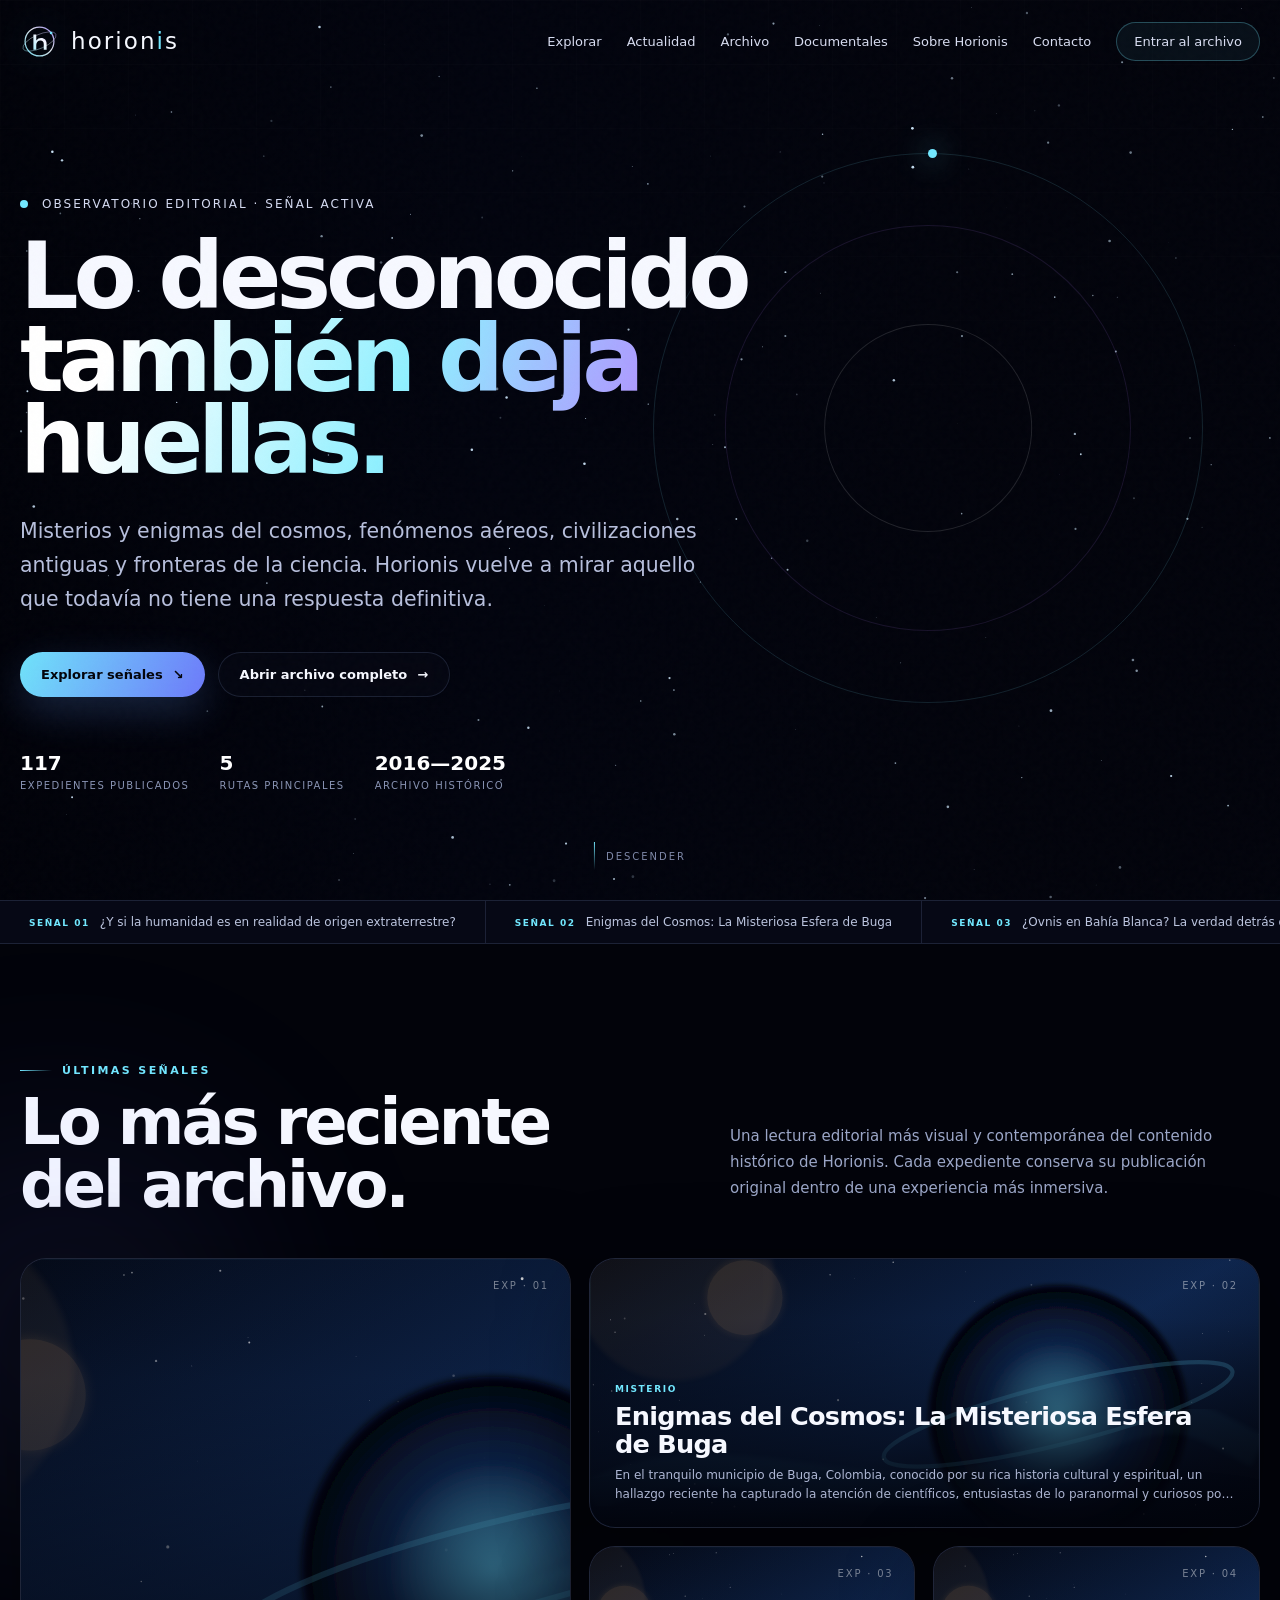
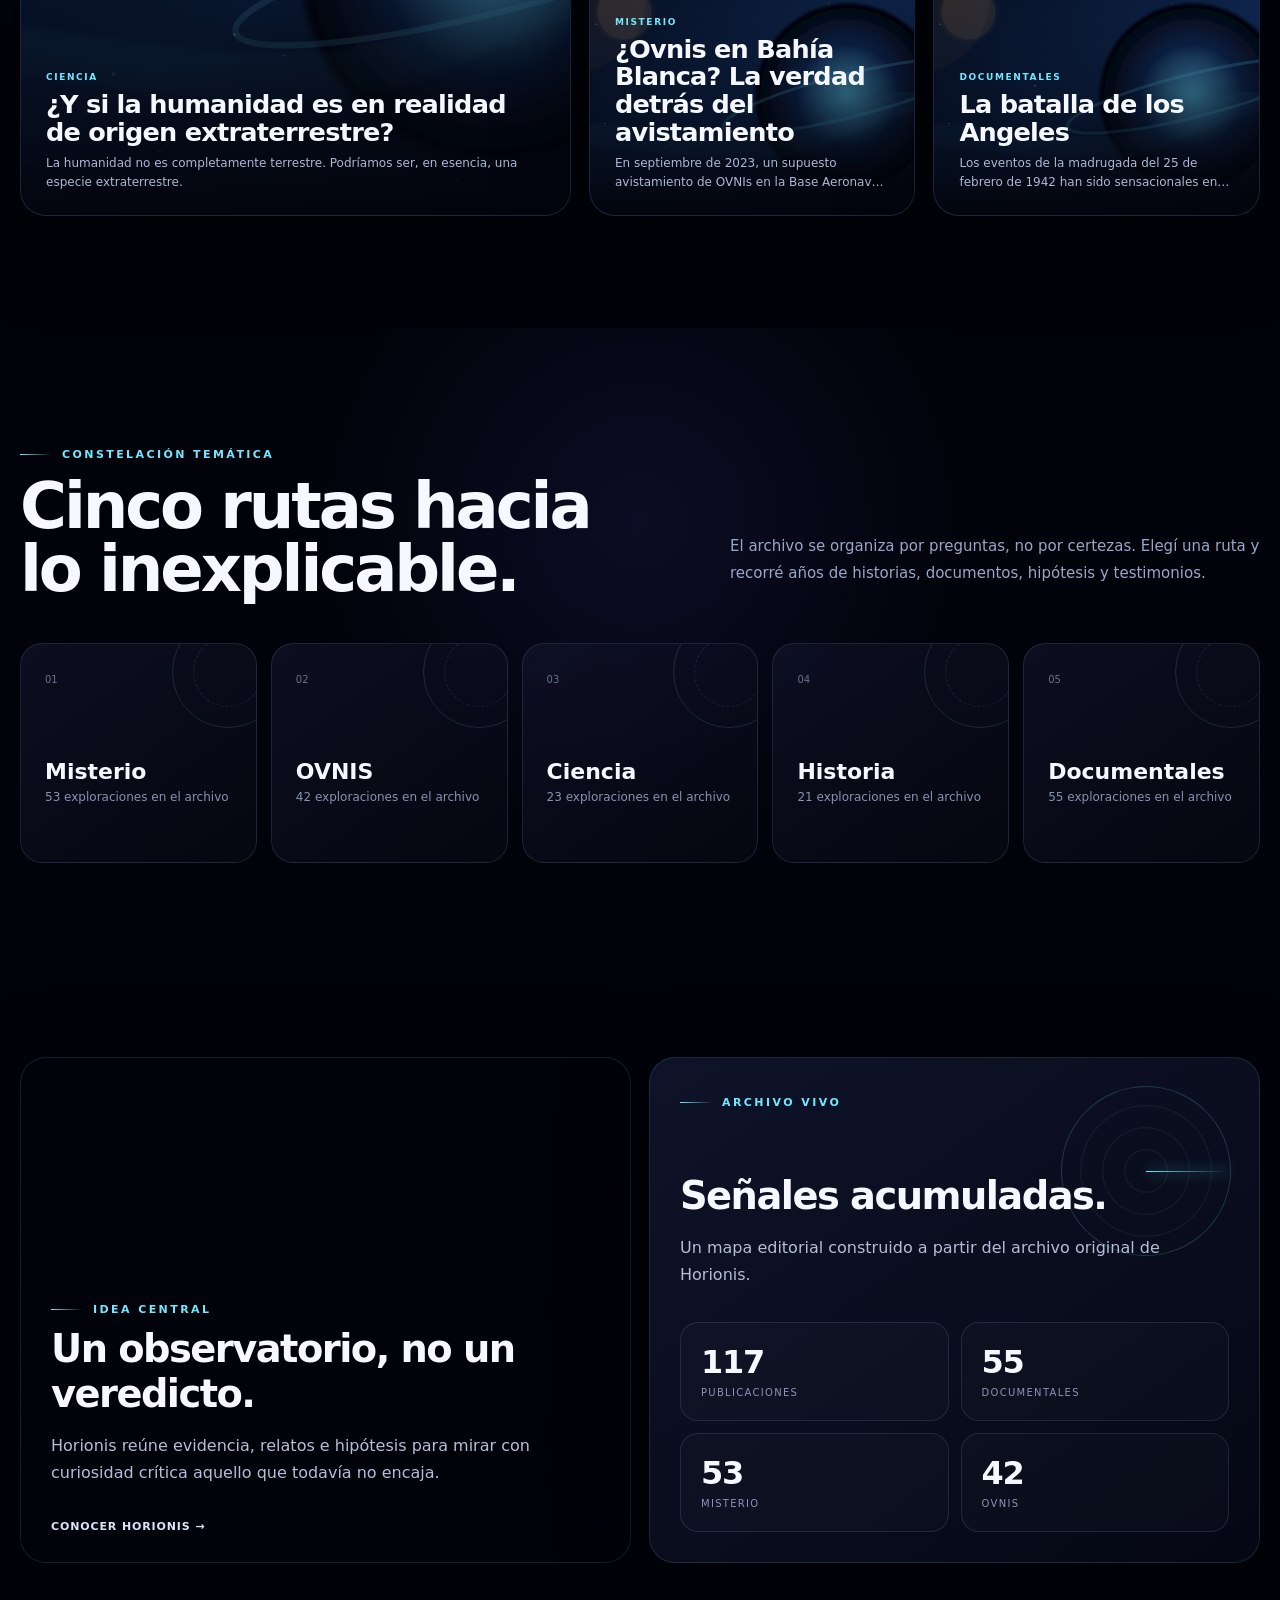
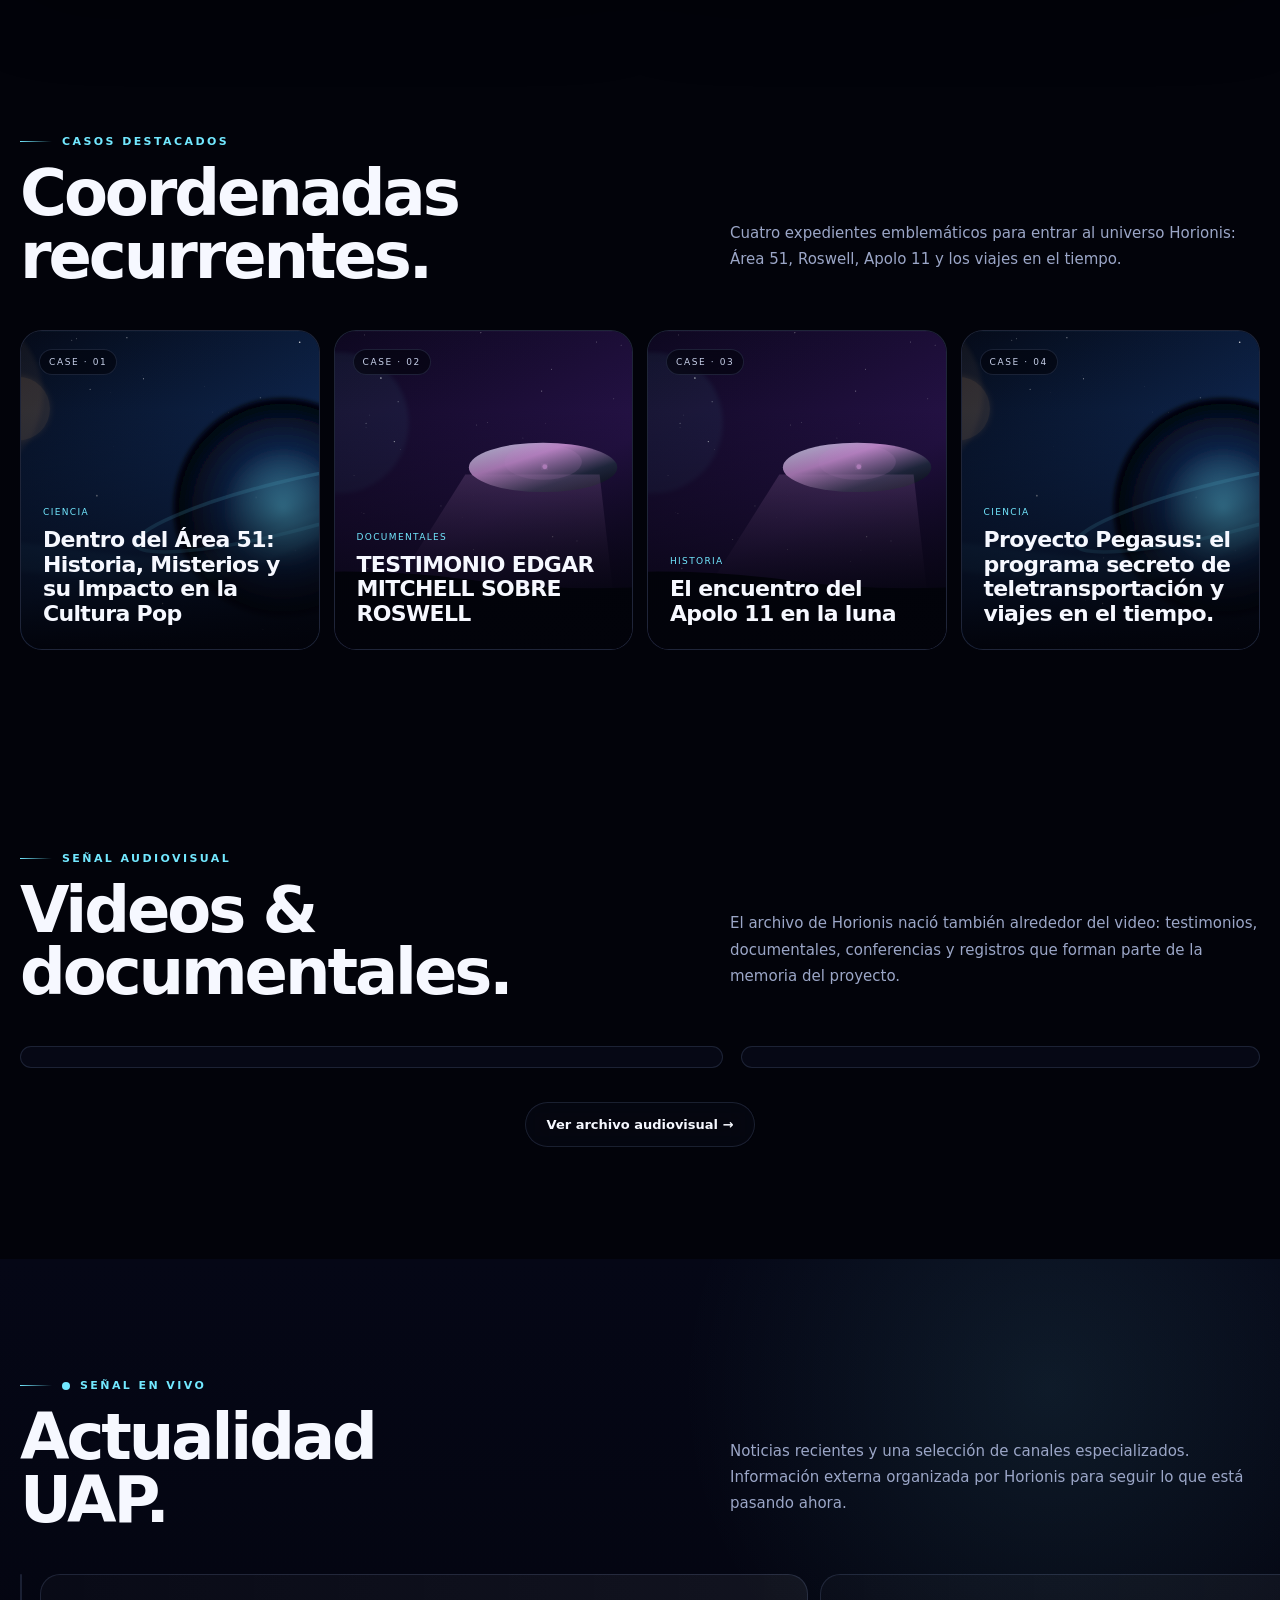
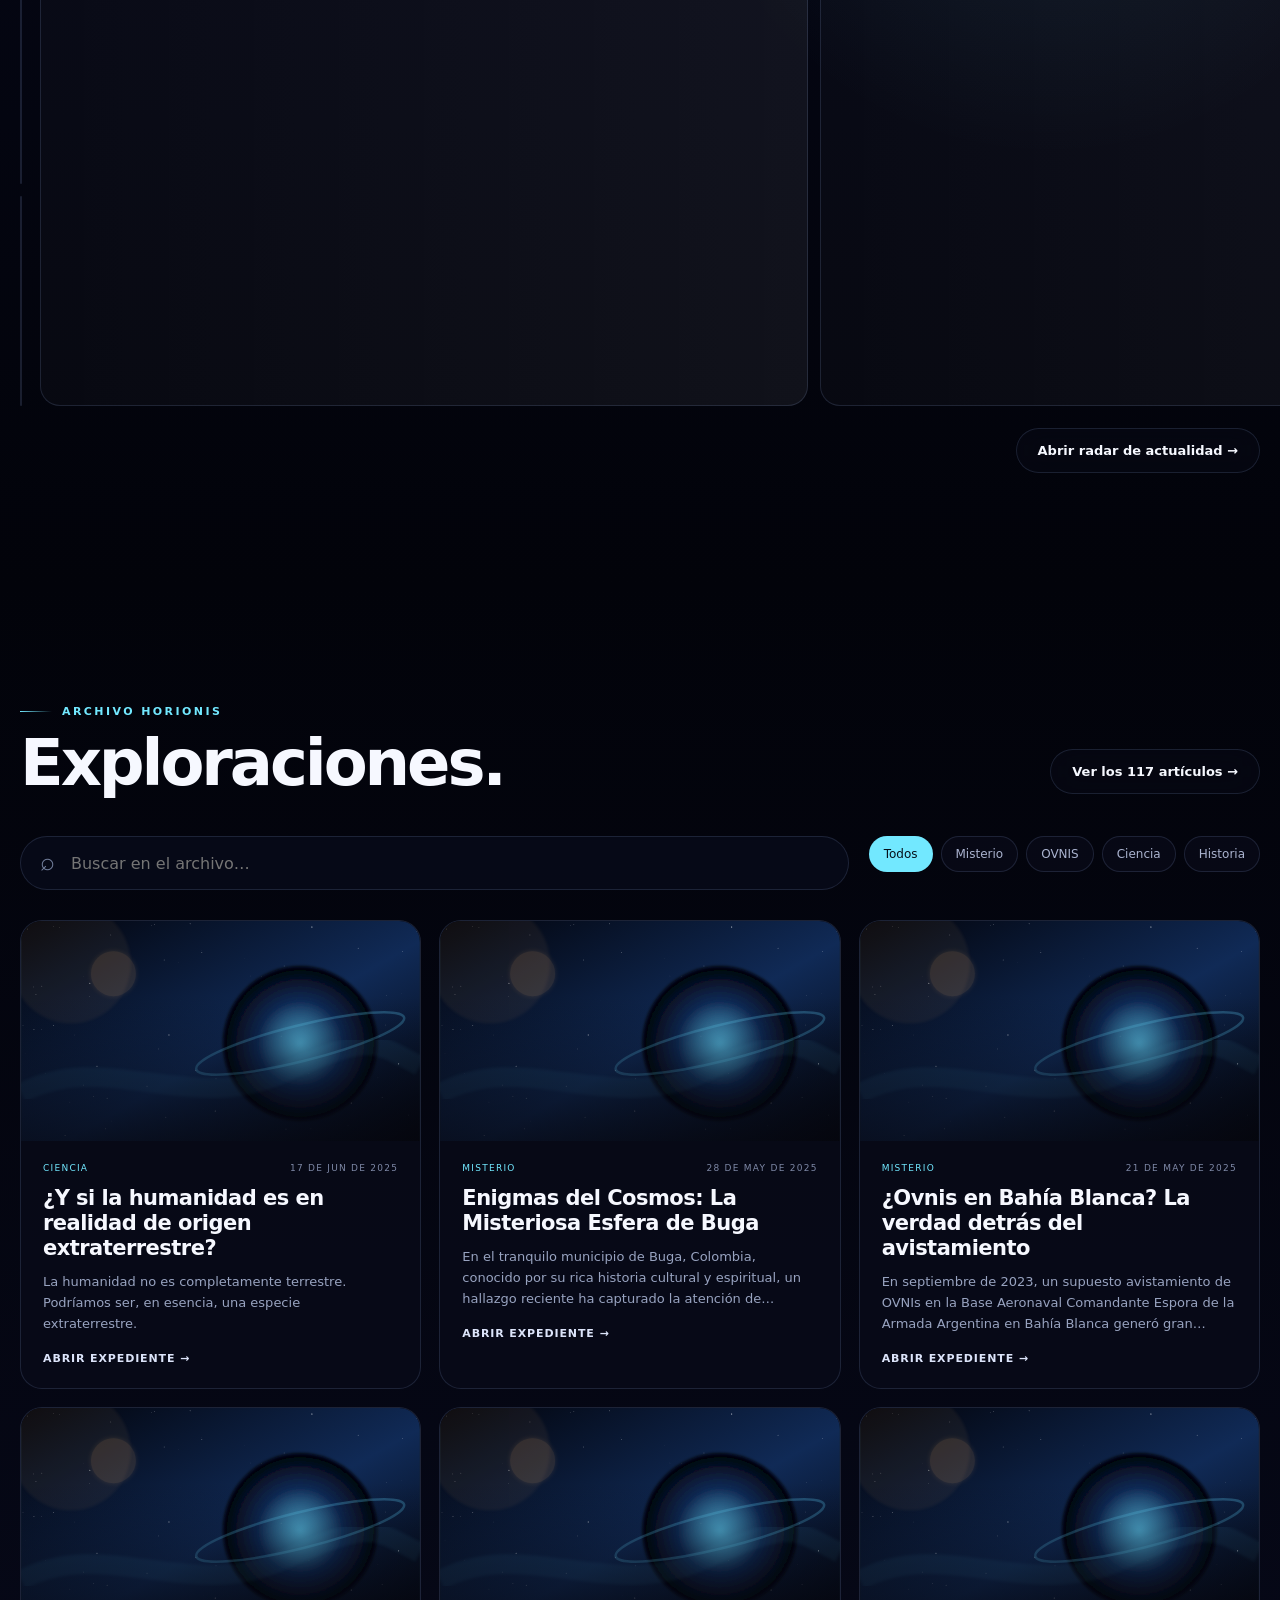
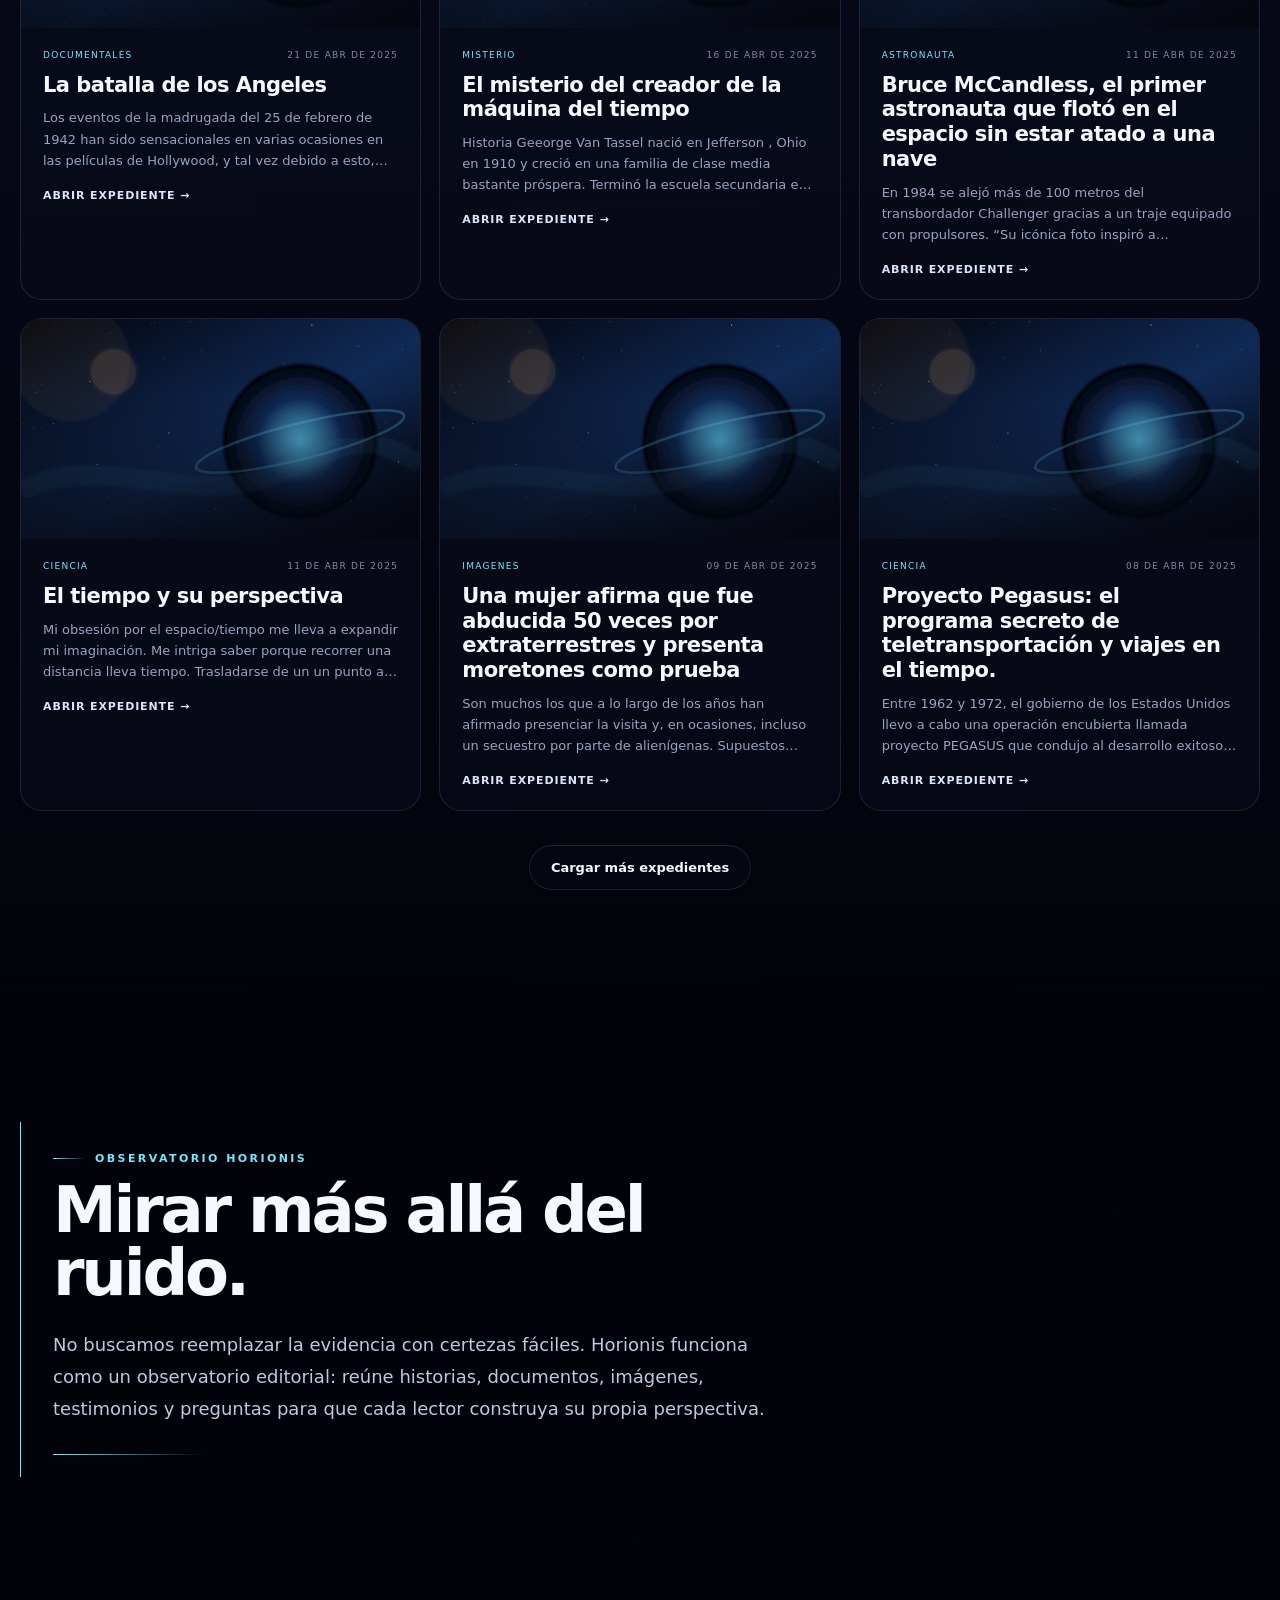
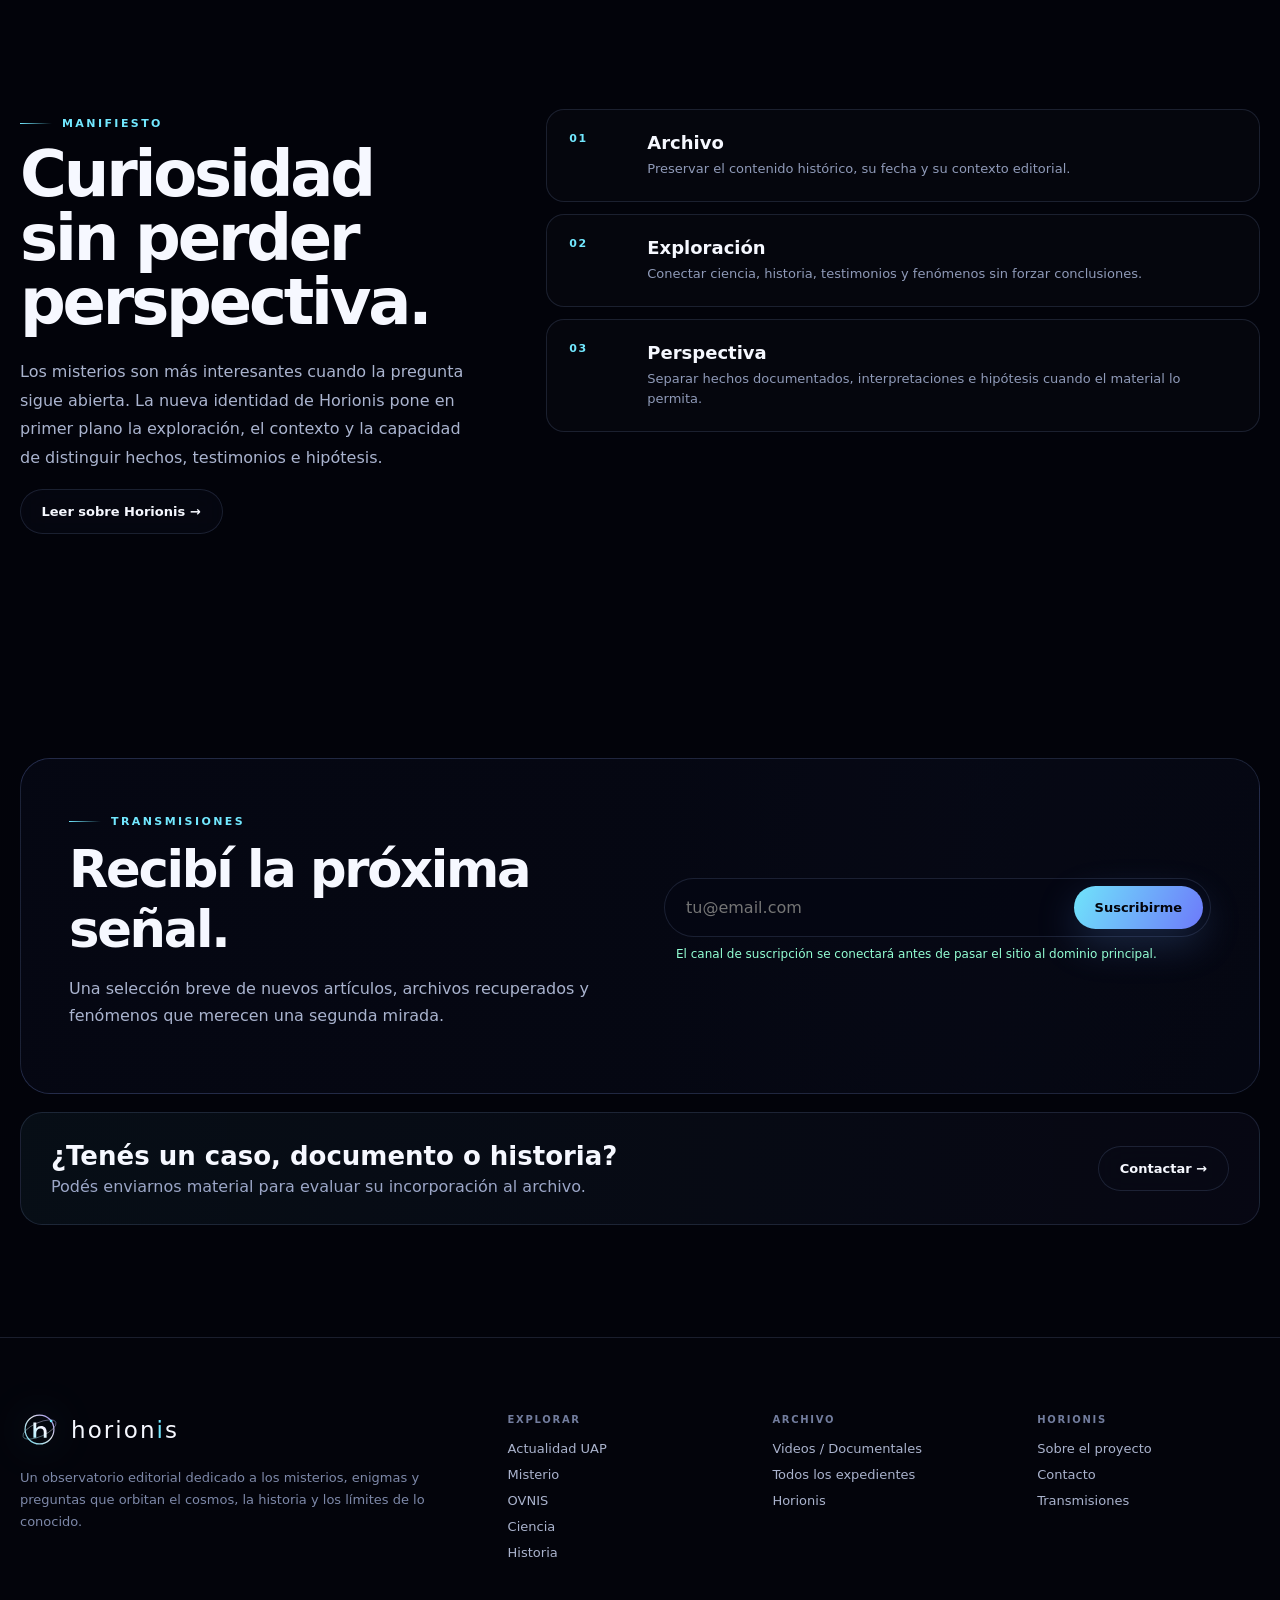
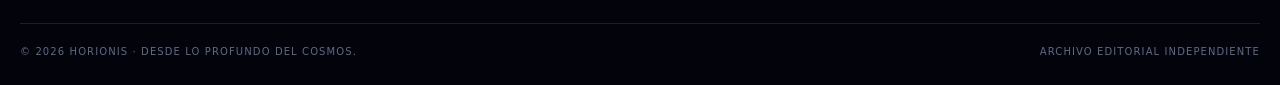
==== index.html @ 1d4c4053 "Refresh media-rich Actualidad assets on index.html" ====
<!doctype html><html lang="es"><head><meta charset="utf-8"><meta name="viewport" content="width=device-width,initial-scale=1"><title>Horionis · Misterios y Enigmas del Cosmos</title><meta name="description" content="Horionis explora misterios, fenómenos aéreos, ciencia, historia y enigmas del cosmos."><meta name="theme-color" content="#02030a"><meta property="og:type" content="website"><meta property="og:site_name" content="Horionis"><meta property="og:title" content="Horionis · Misterios y Enigmas del Cosmos"><meta property="og:description" content="Horionis explora misterios, fenómenos aéreos, ciencia, historia y enigmas del cosmos."><link rel="icon" href="assets/logo-horionis.svg"><link rel="stylesheet" href="css/styles-01.css"><link rel="stylesheet" href="css/styles-02.css"><link rel="stylesheet" href="css/styles-03.css"><link rel="stylesheet" href="css/styles-04.css?v=20261005-2248"><link rel="stylesheet" href="css/styles-05.css"><link rel="stylesheet" href="css/styles-06.css"><link rel="canonical" href="https://horionis.com/"><link rel="manifest" href="/site.webmanifest"></head><body><div class="cursor-glow"></div><header class="nav"><div class="container nav-inner"><a class="brand" href="/"><img class="brand-mark" src="assets/logo-horionis.svg" alt="Horionis"><span class="wordmark">horion<i>i</i>s</span></a><nav class="nav-links" aria-label="Principal"><a href="/#explorar">Explorar</a><a href="/actualidad">Actualidad</a><a href="/archivo">Archivo</a><a href="/documentales">Documentales</a><a href="/sobre-horionis">Sobre Horionis</a><a href="/contacto">Contacto</a><a class="nav-cta" href="/archivo">Entrar al archivo</a></nav><button class="menu-btn" aria-label="Abrir menú">☰</button></div></header>
<main><section class="hero"><div class="hero-bg"></div><canvas id="starfield"></canvas><div class="hero-orbit"><span class="orbit-dot"></span></div><div class="container"><div class="hero-content"><div class="hero-kicker"><span class="pulse"></span> Observatorio editorial · señal activa</div><h1>Lo desconocido <span>también deja huellas.</span></h1><p>Misterios y enigmas del cosmos, fenómenos aéreos, civilizaciones antiguas y fronteras de la ciencia. Horionis vuelve a mirar aquello que todavía no tiene una respuesta definitiva.</p><div class="hero-actions"><a class="btn primary" href="#explorar">Explorar señales <span>↘</span></a><a class="btn secondary" href="/archivo">Abrir archivo completo <span>→</span></a></div><div class="hero-meta"><div><b id="postCount">117</b>expedientes publicados</div><div><b id="topicCount">5</b>rutas principales</div><div><b id="yearRange">2016—2025</b>archivo histórico</div></div></div></div><div class="scroll-cue">Descender</div></section><div class="signal-strip"><div class="marquee" id="marquee"></div></div>
<section class="section" id="explorar"><div class="glow" style="left:-220px;top:100px"></div><div class="container"><div class="section-head reveal"><div><div class="eyebrow">Últimas señales</div><h2 class="section-title">Lo más reciente<br>del archivo.</h2></div><p class="section-copy">Una lectura editorial más visual y contemporánea del contenido histórico de Horionis. Cada expediente conserva su publicación original dentro de una experiencia más inmersiva.</p></div><div class="featured-grid" id="featured"></div></div></section>
<section class="section topics"><div class="container"><div class="section-head reveal"><div><div class="eyebrow">Constelación temática</div><h2 class="section-title">Cinco rutas hacia<br>lo inexplicable.</h2></div><p class="section-copy">El archivo se organiza por preguntas, no por certezas. Elegí una ruta y recorré años de historias, documentos, hipótesis y testimonios.</p></div><div class="topic-grid" id="topics"></div></div></section>
<section class="section compact"><div class="container"><div class="panel-grid"><a class="cosmos-panel media reveal" href="/sobre-horionis"><div class="panel-content"><div class="eyebrow">Idea central</div><h3>Un observatorio, no un veredicto.</h3><p>Horionis reúne evidencia, relatos e hipótesis para mirar con curiosidad crítica aquello que todavía no encaja.</p><span class="readmore">Conocer Horionis →</span></div></a><div class="cosmos-panel data-panel reveal"><div class="radar"></div><div class="eyebrow">Archivo vivo</div><div class="panel-content" style="position:relative;inset:auto;padding-top:54px"><h3>Señales acumuladas.</h3><p>Un mapa editorial construido a partir del archivo original de Horionis.</p><div class="data-grid"><div class="data-cell"><b>117</b><span>Publicaciones</span></div><div class="data-cell"><b>55</b><span>Documentales</span></div><div class="data-cell"><b>53</b><span>Misterio</span></div><div class="data-cell"><b>42</b><span>OVNIS</span></div></div></div></div></div></div></section>
<section class="section compact"><div class="container"><div class="section-head reveal"><div><div class="eyebrow">Casos destacados</div><h2 class="section-title">Coordenadas<br>recurrentes.</h2></div><p class="section-copy">Cuatro expedientes emblemáticos para entrar al universo Horionis: Área 51, Roswell, Apolo 11 y los viajes en el tiempo.</p></div><div class="case-grid" id="caseGrid"></div></div></section>
<section class="section"><div class="container"><div class="section-head reveal"><div><div class="eyebrow">Señal audiovisual</div><h2 class="section-title">Videos &<br>documentales.</h2></div><p class="section-copy">El archivo de Horionis nació también alrededor del video: testimonios, documentales, conferencias y registros que forman parte de la memoria del proyecto.</p></div><div class="video-rail"><div class="video-feature reveal" id="videoFeature"></div><div class="video-list reveal" id="videoList"></div></div><div class="loadmore-wrap"><a class="btn secondary" href="/documentales">Ver archivo audiovisual →</a></div></div></section>
<section class="section live-home-section" id="actualidad"><div class="container"><div class="section-head reveal"><div><div class="eyebrow"><span class="pulse"></span> Señal en vivo</div><h2 class="section-title">Actualidad<br>UAP.</h2></div><p class="section-copy">Noticias recientes y una selección de canales especializados. Información externa organizada por Horionis para seguir lo que está pasando ahora.</p></div><div class="live-home-grid"><div class="live-home-news" id="homeLiveNews"><div class="live-skeleton"></div><div class="live-skeleton"></div></div><div class="live-home-videos" id="homeLiveVideos"><div class="live-skeleton video"></div><div class="live-skeleton video"></div></div></div><div class="live-home-cta"><a class="btn secondary" href="/actualidad">Abrir radar de actualidad →</a></div></div></section>
<section class="section archive" id="archivo"><div class="container"><div class="section-head reveal"><div><div class="eyebrow">Archivo Horionis</div><h2 class="section-title">Exploraciones.</h2></div><a class="btn secondary" href="/archivo">Ver los 117 artículos →</a></div><div class="archive-toolbar reveal"><div class="search"><input id="archiveSearch" type="search" placeholder="Buscar en el archivo…" aria-label="Buscar en el archivo"></div><div class="filters"><button class="filter-btn active" data-cat="Todos">Todos</button><button class="filter-btn" data-cat="Misterio">Misterio</button><button class="filter-btn" data-cat="OVNIS">OVNIS</button><button class="filter-btn" data-cat="Ciencia">Ciencia</button><button class="filter-btn" data-cat="Historia">Historia</button></div></div><div class="blog-grid" id="blogGrid"></div><div class="loadmore-wrap"><button id="loadMore" class="btn secondary">Cargar más expedientes</button></div></div></section>
<section class="observatory" id="observatorio"><div class="container"><div class="observatory-card reveal"><div class="eyebrow">Observatorio Horionis</div><h2>Mirar más allá del ruido.</h2><p>No buscamos reemplazar la evidencia con certezas fáciles. Horionis funciona como un observatorio editorial: reúne historias, documentos, imágenes, testimonios y preguntas para que cada lector construya su propia perspectiva.</p><div class="quote-line"></div></div></div></section>
<section class="section" id="manifiesto"><div class="container"><div class="about-grid"><div class="manifesto-copy reveal"><div class="eyebrow">Manifiesto</div><h2>Curiosidad sin perder perspectiva.</h2><p>Los misterios son más interesantes cuando la pregunta sigue abierta. La nueva identidad de Horionis pone en primer plano la exploración, el contexto y la capacidad de distinguir hechos, testimonios e hipótesis.</p><a class="btn secondary" href="/sobre-horionis">Leer sobre Horionis →</a></div><div class="principles"><div class="principle reveal"><b>01</b><div><h3>Archivo</h3><p>Preservar el contenido histórico, su fecha y su contexto editorial.</p></div></div><div class="principle reveal"><b>02</b><div><h3>Exploración</h3><p>Conectar ciencia, historia, testimonios y fenómenos sin forzar conclusiones.</p></div></div><div class="principle reveal"><b>03</b><div><h3>Perspectiva</h3><p>Separar hechos documentados, interpretaciones e hipótesis cuando el material lo permita.</p></div></div></div></div></div></section>
<section class="section" id="newsletter"><div class="container"><div class="newsletter-box reveal"><div><div class="eyebrow">Transmisiones</div><h2>Recibí la próxima señal.</h2><p>Una selección breve de nuevos artículos, archivos recuperados y fenómenos que merecen una segunda mirada.</p></div><div><form class="newsletter-form" data-demo-form><input type="email" required placeholder="tu@email.com" aria-label="Email"><button class="btn primary" type="submit">Suscribirme</button></form><div class="newsletter-note form-status">El canal de suscripción se conectará antes de pasar el sitio al dominio principal.</div></div></div><div style="height:18px"></div><div class="contact-strip reveal"><div><h3>¿Tenés un caso, documento o historia?</h3><p>Podés enviarnos material para evaluar su incorporación al archivo.</p></div><a class="btn secondary" href="/contacto">Contactar →</a></div></div></section></main><footer class="footer"><div class="container"><div class="footer-grid"><div class="footer-brand"><a class="brand" href="/"><img class="brand-mark" src="assets/logo-horionis.svg" alt="Horionis"><span class="wordmark">horion<i>i</i>s</span></a><p>Un observatorio editorial dedicado a los misterios, enigmas y preguntas que orbitan el cosmos, la historia y los límites de lo conocido.</p></div><div><h4>Explorar</h4><a href="/actualidad">Actualidad UAP</a><a href="/archivo?cat=Misterio">Misterio</a><a href="/archivo?cat=OVNIS">OVNIS</a><a href="/archivo?cat=Ciencia">Ciencia</a><a href="/archivo?cat=Historia">Historia</a></div><div><h4>Archivo</h4><a href="/documentales">Videos / Documentales</a><a href="/archivo">Todos los expedientes</a><a href="/archivo?cat=Horionis">Horionis</a></div><div><h4>Horionis</h4><a href="/sobre-horionis">Sobre el proyecto</a><a href="/contacto">Contacto</a><a href="/#newsletter">Transmisiones</a></div></div><div class="footer-bottom"><span>© <span id="year"></span> Horionis · Desde lo profundo del cosmos.</span><span>Archivo editorial independiente</span></div></div></footer><script src="js/posts-static.js?v=20261004-2140"></script><script src="js/common.js?v=20261004-2140"></script><script src="js/home.js?v=20261004-2140"></script><script src="js/forms.js"></script><script src="js/actualidad.js?v=20261005-2248"></script></body></html>
---- css/styles-01.css ----
@charset "UTF-8";
:root{--bg:#02030a;--bg2:#060817;--bg3:#0a0d1d;--panel:rgba(9,12,27,.72);--panelSolid:#0b0f20;--text:#f6f8ff;--muted:#9ba6c7;--soft:#cbd2e8;--line:rgba(164,190,255,.14);--lineStrong:rgba(114,232,255,.28);--cyan:#72e8ff;--blue:#6f7cff;--violet:#9a86ff;--magenta:#ff7ac6;--success:#93ffd4;--max:1240px;--radius:26px;--shadow:0 24px 90px rgba(0,0,0,.44);--ease:cubic-bezier(.2,.8,.2,1)}
*{box-sizing:border-box}html{scroll-behavior:smooth;background:var(--bg)}body{margin:0;background:var(--bg);color:var(--text);font-family:Inter,ui-sans-serif,system-ui,-apple-system,BlinkMacSystemFont,"Segoe UI",sans-serif;overflow-x:hidden}body::before{content:"";position:fixed;inset:0;pointer-events:none;z-index:99;background-image:linear-gradient(rgba(255,255,255,.014) 1px,transparent 1px),linear-gradient(90deg,rgba(255,255,255,.012) 1px,transparent 1px);background-size:64px 64px;mask-image:linear-gradient(to bottom,#000,transparent 84%)}body::after{content:"";position:fixed;inset:0;pointer-events:none;z-index:100;opacity:.13;background:url("data:image/svg+xml,%3Csvg viewBox='0 0 180 180' xmlns='http://www.w3.org/2000/svg'%3E%3Cfilter id='n'%3E%3CfeTurbulence type='fractalNoise' baseFrequency='.9' numOctaves='4' stitchTiles='stitch'/%3E%3C/filter%3E%3Crect width='100%25' height='100%25' filter='url(%23n)' opacity='.14'/%3E%3C/svg%3E")}::selection{background:rgba(114,232,255,.24);color:#fff}a{color:inherit;text-decoration:none}button,input,textarea{font:inherit}.container{width:min(var(--max),calc(100% - 40px));margin:auto}.section{padding:112px 0;position:relative}.section.compact{padding:82px 0}.eyebrow{display:inline-flex;align-items:center;gap:10px;font-size:11px;letter-spacing:.22em;text-transform:uppercase;color:var(--cyan);font-weight:800}.eyebrow::before{content:"";width:32px;height:1px;background:linear-gradient(90deg,var(--cyan),transparent)}.glow{position:absolute;width:560px;height:560px;border-radius:50%;filter:blur(110px);opacity:.15;pointer-events:none;background:radial-gradient(circle,var(--blue),transparent 70%)}.muted{color:var(--muted)}
.nav{position:fixed;top:0;left:0;right:0;z-index:80;transition:.35s}.nav.scrolled{background:rgba(2,3,10,.74);backdrop-filter:blur(22px);border-bottom:1px solid var(--line)}.nav-inner{height:82px;display:flex;align-items:center;justify-content:space-between;gap:28px}.brand{display:flex;align-items:center;gap:12px;min-width:max-content}.brand-mark{width:39px;height:39px;object-fit:contain;filter:drop-shadow(0 0 22px rgba(114,232,255,.28))}.wordmark{font-size:23px;font-weight:300;letter-spacing:.09em}.wordmark i{font-style:normal;color:var(--cyan)}.brand-sub{display:none;color:#66708f;font-size:9px;text-transform:uppercase;letter-spacing:.18em}.nav-links{display:flex;align-items:center;gap:25px;color:#d8ddf1;font-size:13px}.nav-links li{list-style:none}.nav-links a{position:relative;transition:.25s}.nav-links>a:not(.nav-cta)::after{content:"";position:absolute;height:1px;left:0;right:100%;bottom:-7px;background:var(--cyan);transition:.3s}.nav-links>a:hover::after{right:0}.nav-cta{padding:11px 17px;border:1px solid rgba(114,232,255,.28);border-radius:999px;background:rgba(114,232,255,.055)}.nav-cta:hover{background:rgba(114,232,255,.11)}.menu-btn{display:none;background:none;border:0;color:#fff;font-size:25px;padding:10px;cursor:pointer}
---- css/styles-02.css ----
.hero{min-height:100svh;display:flex;align-items:center;position:relative;isolation:isolate;background:#02030a;overflow:hidden}.hero-bg{position:absolute;inset:0;z-index:-5;background:url('https://images.unsplash.com/photo-1446776811953-b23d57bd21aa?auto=format&fit=crop&w=2200&q=85') 70% center/cover no-repeat;transform:scale(1.045)}.hero-bg::after{content:"";position:absolute;inset:0;background:linear-gradient(90deg,rgba(1,2,9,.99) 0%,rgba(2,4,15,.84) 38%,rgba(4,6,20,.18) 76%),linear-gradient(0deg,#02030a 0%,transparent 28%,rgba(2,3,10,.35) 100%)}#starfield{position:absolute;inset:0;z-index:-3}.hero-orbit{position:absolute;right:6vw;top:17vh;width:min(43vw,640px);aspect-ratio:1;border:1px solid rgba(125,230,255,.13);border-radius:50%;z-index:-1;animation:spin 34s linear infinite}.hero-orbit::before,.hero-orbit::after{content:"";position:absolute;border:1px solid rgba(180,123,255,.12);border-radius:50%;inset:13%;transform:rotate(38deg)}.hero-orbit::after{inset:31%;border-color:rgba(255,255,255,.12)}.orbit-dot{position:absolute;width:9px;height:9px;border-radius:50%;background:var(--cyan);box-shadow:0 0 30px var(--cyan);left:50%;top:-5px}.hero-content{max-width:810px;padding-top:88px}.hero-kicker{display:flex;align-items:center;gap:14px;color:#d5dbf2;font-size:12px;letter-spacing:.17em;text-transform:uppercase;margin-bottom:24px}.pulse{width:8px;height:8px;border-radius:50%;background:var(--cyan);box-shadow:0 0 0 0 rgba(114,232,255,.6);animation:pulse 2s infinite}.hero h1{font-size:clamp(56px,7.2vw,110px);line-height:.9;letter-spacing:-.057em;margin:0;max-width:970px;font-weight:670}.hero h1 span{display:block;background:linear-gradient(110deg,#fff 12%,#90f0ff 47%,#b38bff 79%,#fff 112%);-webkit-background-clip:text;background-clip:text;color:transparent}.hero p{font-size:clamp(18px,1.6vw,22px);line-height:1.66;color:#b7bfdc;max-width:680px;margin:31px 0 36px}.hero-actions{display:flex;gap:13px;flex-wrap:wrap}.btn{border:1px solid var(--line);padding:14px 21px;border-radius:999px;display:inline-flex;align-items:center;justify-content:center;gap:10px;font-weight:700;font-size:13px;transition:.25s var(--ease);cursor:pointer;color:var(--text)}.btn.primary{background:linear-gradient(115deg,rgba(114,232,255,.98),rgba(111,124,255,.98));color:#03040b;border:0;box-shadow:0 14px 40px rgba(104,159,255,.22)}.btn:hover{transform:translateY(-2px)}.btn.secondary{background:rgba(8,10,22,.5);backdrop-filter:blur(16px)}.btn.ghost{background:transparent}.hero-meta{display:flex;gap:30px;margin-top:54px;color:#8994b4;font-size:10px;text-transform:uppercase;letter-spacing:.15em}.hero-meta b{display:block;color:#fff;font-size:20px;letter-spacing:0;text-transform:none;margin-bottom:5px}.scroll-cue{position:absolute;bottom:30px;left:50%;transform:translateX(-50%);font-size:10px;letter-spacing:.2em;color:#7e88a8;text-transform:uppercase;display:flex;align-items:center;gap:11px}.scroll-cue::before{content:"";height:28px;width:1px;background:linear-gradient(var(--cyan),transparent);animation:scroll 1.8s infinite}
.signal-strip{border-block:1px solid var(--line);background:#060815;overflow:hidden}.marquee{display:flex;width:max-content;animation:marquee 48s linear infinite}.signal-strip:hover .marquee{animation-play-state:paused}.signal-item{padding:14px 29px;border-right:1px solid var(--line);color:#bcc5df;font-size:12px;white-space:nowrap}.signal-item b{color:var(--cyan);margin-right:10px;font-size:9px;letter-spacing:.17em}.section-head{display:flex;justify-content:space-between;gap:48px;align-items:end;margin-bottom:42px}.section-title{font-size:clamp(40px,5vw,72px);letter-spacing:-.048em;line-height:.98;margin:14px 0 0}.section-copy{max-width:530px;color:var(--muted);line-height:1.75;font-size:15px}.featured-grid{display:grid;grid-template-columns:1.35fr .8fr .8fr;grid-template-rows:repeat(2,270px);gap:18px}.featured-card{position:relative;overflow:hidden;border-radius:var(--radius);border:1px solid var(--line);background:#0b0d19;min-height:270px;box-shadow:var(--shadow);transform-style:preserve-3d}.featured-card:first-child{grid-row:1/3}.featured-card:nth-child(2){grid-column:2/4}.featured-img{position:absolute;inset:0;width:100%;height:100%;object-fit:cover;transition:transform .75s var(--ease)}.featured-card:hover .featured-img{transform:scale(1.055)}.featured-card::after{content:"";position:absolute;inset:0;background:linear-gradient(0deg,rgba(2,4,12,.97),rgba(3,5,14,.12) 78%)}.featured-body{position:absolute;z-index:2;left:25px;right:25px;bottom:24px}.tag{font-size:9px;text-transform:uppercase;letter-spacing:.18em;color:var(--cyan);font-weight:900}.featured-card h3{font-size:clamp(20px,2vw,32px);line-height:1.08;margin:9px 0 8px;letter-spacing:-.03em}.featured-card p{margin:0;color:#aeb7d4;font-size:12px;line-height:1.55;display:-webkit-box;-webkit-line-clamp:2;-webkit-box-orient:vertical;overflow:hidden}.feature-number{position:absolute;top:21px;right:21px;z-index:3;color:rgba(255,255,255,.45);font-size:10px;letter-spacing:.18em}
---- css/styles-03.css ----
.topics{background:radial-gradient(circle at 50% 30%,rgba(90,83,220,.13),transparent 42%)}.topic-grid{display:grid;grid-template-columns:repeat(5,1fr);gap:14px}.topic-card{position:relative;min-height:220px;border:1px solid var(--line);border-radius:22px;padding:24px;background:linear-gradient(145deg,rgba(16,19,39,.78),rgba(7,9,20,.66));overflow:hidden;transition:.3s}.topic-card:hover{border-color:rgba(114,232,255,.38);transform:translateY(-5px)}.topic-index{font-size:10px;color:#68718e}.topic-card h3{font-size:22px;margin:72px 0 6px}.topic-card p{margin:0;color:#8892b1;font-size:12px}.topic-ring{position:absolute;width:112px;height:112px;border:1px solid rgba(114,232,255,.14);border-radius:50%;right:-28px;top:-28px}.topic-ring::after{content:"";position:absolute;inset:20px;border:1px dashed rgba(180,123,255,.16);border-radius:50%;animation:spin 12s linear infinite}
.panel-grid{display:grid;grid-template-columns:1fr 1fr;gap:18px}.cosmos-panel{min-height:430px;border:1px solid var(--line);border-radius:var(--radius);overflow:hidden;position:relative;background:var(--panelSolid);box-shadow:var(--shadow)}.cosmos-panel.media{background:url('https://images.unsplash.com/photo-1451187580459-43490279c0fa?auto=format&fit=crop&w=1800&q=80') center/cover no-repeat}.cosmos-panel.media::after{content:"";position:absolute;inset:0;background:linear-gradient(0deg,rgba(2,3,10,.95),rgba(2,3,10,.12))}.panel-content{position:absolute;z-index:2;inset:auto 30px 28px}.panel-content h3{font-size:clamp(29px,3vw,46px);letter-spacing:-.04em;margin:10px 0 13px}.panel-content p{color:#b5bdd7;line-height:1.7;max-width:560px}.data-panel{padding:30px;background:linear-gradient(145deg,rgba(15,20,43,.95),rgba(5,8,20,.95))}.data-grid{display:grid;grid-template-columns:1fr 1fr;gap:12px;margin-top:34px}.data-cell{border:1px solid var(--line);border-radius:18px;padding:20px;background:rgba(255,255,255,.018)}.data-cell b{display:block;font-size:32px;letter-spacing:-.04em}.data-cell span{font-size:10px;color:#8995b7;text-transform:uppercase;letter-spacing:.13em}.radar{width:170px;aspect-ratio:1;border:1px solid rgba(114,232,255,.2);border-radius:50%;position:absolute;right:28px;top:28px;background:repeating-radial-gradient(circle,transparent 0 20px,rgba(114,232,255,.06) 21px 22px)}.radar::before{content:"";position:absolute;inset:50% 0 auto 50%;height:1px;width:50%;background:linear-gradient(90deg,var(--cyan),transparent);transform-origin:left;animation:spin 4.5s linear infinite;box-shadow:0 0 14px var(--cyan)}
.archive{background:linear-gradient(180deg,#02030a,#060817 54%,#02030a)}.archive-toolbar{display:grid;grid-template-columns:1fr auto;gap:20px;margin-bottom:30px;align-items:start}.search{position:relative}.search input{width:100%;height:54px;border-radius:999px;border:1px solid var(--line);background:rgba(10,13,28,.68);color:#fff;padding:0 22px 0 50px;outline:none}.search input:focus{border-color:var(--lineStrong);box-shadow:0 0 0 4px rgba(114,232,255,.045)}.search::before{content:"⌕";position:absolute;left:20px;top:11px;font-size:25px;color:#74809e}.filters{display:flex;gap:8px;flex-wrap:wrap}.filter-btn{border:1px solid var(--line);background:rgba(10,13,28,.6);color:#aab3cf;padding:10px 14px;border-radius:999px;cursor:pointer;font-size:12px}.filter-btn.active,.filter-btn:hover{color:#061019;background:var(--cyan);border-color:transparent}.blog-grid{display:grid;grid-template-columns:repeat(3,1fr);gap:18px}.post-card{border:1px solid var(--line);background:rgba(9,12,26,.72);border-radius:22px;overflow:hidden;transition:.32s var(--ease);position:relative}.post-card:hover{transform:translateY(-6px);border-color:rgba(114,232,255,.34);box-shadow:0 20px 50px rgba(0,0,0,.3)}.post-media{height:220px;position:relative;overflow:hidden;background:#0b0d17}.post-media img{width:100%;height:100%;object-fit:cover;transition:.55s}.post-card:hover .post-media img{transform:scale(1.045)}.post-media::after{content:"";position:absolute;inset:0;background:linear-gradient(0deg,rgba(6,7,15,.72),transparent 66%)}.post-body{padding:22px}.post-meta{display:flex;justify-content:space-between;gap:15px;color:#7f89a7;font-size:9px;text-transform:uppercase;letter-spacing:.14em}.post-meta span:first-child{color:var(--cyan)}.post-card h3{font-size:21px;line-height:1.18;letter-spacing:-.025em;margin:13px 0 10px}.post-card p{font-size:13px;color:#98a3c0;line-height:1.62;margin:0;display:-webkit-box;-webkit-line-clamp:3;-webkit-box-orient:vertical;overflow:hidden}.readmore{display:inline-block;margin-top:18px;color:#dce4fa;font-size:11px;font-weight:800;letter-spacing:.08em;text-transform:uppercase}.loadmore-wrap{text-align:center;margin-top:34px}.no-results{grid-column:1/-1;padding:70px 20px;text-align:center;border:1px dashed var(--line);border-radius:22px;color:#7e89a8}
---- css/styles-04.css ----
.case-grid{display:grid;grid-template-columns:repeat(4,1fr);gap:14px}.case-card{min-height:320px;position:relative;border:1px solid var(--line);border-radius:22px;overflow:hidden;background:#090c18}.case-card img{position:absolute;inset:0;width:100%;height:100%;object-fit:cover;transition:.6s var(--ease)}.case-card::after{content:"";position:absolute;inset:0;background:linear-gradient(0deg,rgba(2,3,10,.98),rgba(2,3,10,.08) 75%)}.case-card:hover img{transform:scale(1.05)}.case-body{position:absolute;z-index:2;inset:auto 22px 22px}.case-body small{color:var(--cyan);font-size:9px;text-transform:uppercase;letter-spacing:.15em}.case-body h3{font-size:22px;line-height:1.12;letter-spacing:-.03em;margin:9px 0 0}.case-code{position:absolute;z-index:3;top:18px;left:18px;font-size:9px;letter-spacing:.18em;color:#c7d0e9;background:rgba(3,4,12,.62);border:1px solid var(--line);padding:7px 9px;border-radius:999px;backdrop-filter:blur(10px)}
.video-rail{display:grid;grid-template-columns:1.15fr .85fr;gap:18px}.video-feature,.video-list{border:1px solid var(--line);border-radius:var(--radius);overflow:hidden;background:rgba(9,12,26,.7)}.video-feature-media{aspect-ratio:16/9;position:relative;background:#070914;overflow:hidden}.video-feature-media img{width:100%;height:100%;object-fit:cover}.video-feature-media::after{content:"";position:absolute;inset:0;background:linear-gradient(0deg,rgba(3,4,12,.8),transparent 60%)}.play-orbit{position:absolute;z-index:2;left:50%;top:50%;transform:translate(-50%,-50%);width:84px;height:84px;border-radius:50%;border:1px solid rgba(114,232,255,.42);display:grid;place-items:center;background:rgba(2,4,12,.48);backdrop-filter:blur(10px);font-size:26px}.video-feature-body{padding:26px}.video-feature-body h3{font-size:30px;letter-spacing:-.035em;margin:10px 0}.video-feature-body p{color:var(--muted);line-height:1.6}.video-list{padding:10px 20px}.video-row{display:grid;grid-template-columns:92px 1fr;gap:16px;padding:16px 0;border-bottom:1px solid var(--line);align-items:center}.video-row:last-child{border:0}.video-thumb{width:92px;height:65px;border-radius:12px;object-fit:cover;background:#0c0f20}.video-row h4{margin:4px 0 0;font-size:15px;line-height:1.25}.video-row span{font-size:9px;color:var(--cyan);text-transform:uppercase;letter-spacing:.14em}
.observatory{padding:120px 0;background:url('https://images.unsplash.com/photo-1444703686981-a3abbc4d4fe3?auto=format&fit=crop&w=2200&q=80') center/cover fixed no-repeat;position:relative}.observatory::before{content:"";position:absolute;inset:0;background:linear-gradient(90deg,rgba(2,3,10,.96),rgba(2,3,10,.52)),linear-gradient(0deg,#02030a 0%,transparent 26%,#02030a 100%)}.observatory-card{position:relative;max-width:780px;border-left:1px solid var(--cyan);padding:22px 0 22px 32px}.observatory-card h2{font-size:clamp(44px,5vw,76px);line-height:.98;letter-spacing:-.05em;margin:14px 0 24px}.observatory-card p{font-size:18px;line-height:1.8;color:#c0c8de}.quote-line{height:1px;width:150px;background:linear-gradient(90deg,var(--cyan),transparent);margin-top:28px}.about-grid{display:grid;grid-template-columns:.78fr 1.22fr;gap:70px;align-items:start}.manifesto-copy h2{font-size:clamp(42px,5vw,70px);letter-spacing:-.05em;line-height:1;margin:12px 0 24px}.manifesto-copy p{color:#aab4cf;line-height:1.8;font-size:16px}.principles{display:grid;gap:12px}.principle{display:grid;grid-template-columns:60px 1fr;gap:18px;padding:22px;border:1px solid var(--line);border-radius:18px;background:rgba(255,255,255,.015)}.principle b{font-size:11px;color:var(--cyan);letter-spacing:.14em}.principle h3{margin:0 0 6px;font-size:18px}.principle p{margin:0;color:#8f9ab8;line-height:1.55;font-size:13px}
.newsletter-box{border:1px solid var(--line);border-radius:30px;padding:48px;display:grid;grid-template-columns:1fr 1fr;gap:48px;align-items:center;background:linear-gradient(120deg,rgba(21,27,57,.74),rgba(7,10,24,.74)),url('https://images.unsplash.com/photo-1454789548928-9efd52dc4031?auto=format&fit=crop&w=1600&q=75') right center/auto 100% no-repeat;position:relative;overflow:hidden}.newsletter-box::after{content:"";position:absolute;inset:0;background:linear-gradient(90deg,rgba(5,7,18,.98) 0 52%,rgba(5,7,18,.65) 78%,rgba(5,7,18,.72))}.newsletter-box>*{position:relative;z-index:2}.newsletter-box h2{font-size:clamp(36px,4vw,58px);margin:11px 0;letter-spacing:-.045em}.newsletter-box p{color:#a9b3ce;line-height:1.7}.newsletter-form{display:flex;gap:9px;padding:7px;border:1px solid var(--line);border-radius:999px;background:rgba(5,7,18,.78)}.newsletter-form input{flex:1;min-width:0;background:transparent;border:0;outline:none;color:#fff;padding:0 14px}.newsletter-note{color:#6f7896;font-size:10px;margin:10px 12px}.contact-strip{display:grid;grid-template-columns:1fr auto;gap:30px;align-items:center;padding:28px 30px;border:1px solid var(--line);border-radius:22px;background:linear-gradient(90deg,rgba(114,232,255,.05),rgba(154,134,255,.04))}.contact-strip h3{font-size:26px;margin:0 0 6px}.contact-strip p{margin:0;color:var(--muted)}

/* Actualidad UAP */
.live-hero{position:relative;overflow:hidden;background:radial-gradient(circle at 78% 24%,rgba(114,232,255,.13),transparent 26%),radial-gradient(circle at 65% 18%,rgba(154,134,255,.15),transparent 34%),linear-gradient(180deg,#050818,#02030a)}
.live-hero::after{content:"";position:absolute;right:8%;top:18%;width:360px;aspect-ratio:1;border:1px solid rgba(114,232,255,.1);border-radius:50%;box-shadow:0 0 0 60px rgba(114,232,255,.025),0 0 0 120px rgba(154,134,255,.018);pointer-events:none}
.live-hero .eyebrow{display:flex;align-items:center;gap:10px}.live-stamp{margin-top:30px;color:#73809f;font-size:10px;letter-spacing:.14em;text-transform:uppercase}
.live-section{background:linear-gradient(180deg,#02030a,#050716)}.live-videos-section{background:radial-gradient(circle at 20% 30%,rgba(96,165,250,.07),transparent 30%),#02030a}
.live-news-grid{display:grid;grid-template-columns:repeat(3,1fr);gap:14px}.live-news-card{min-height:210px;padding:22px;border:1px solid var(--line);border-radius:20px;background:linear-gradient(145deg,rgba(15,19,39,.82),rgba(6,8,18,.78));display:flex;flex-direction:column;transition:.28s var(--ease)}.live-news-card:hover{transform:translateY(-5px);border-color:rgba(114,232,255,.32);box-shadow:0 18px 46px rgba(0,0,0,.25)}.live-card-top{display:flex;align-items:center;gap:8px;color:#7e89a8;font-size:9px;text-transform:uppercase;letter-spacing:.11em}.live-card-top time{margin-left:auto;white-space:nowrap}.live-dot{width:6px;height:6px;border-radius:50%;background:var(--cyan);box-shadow:0 0 12px rgba(114,232,255,.8)}.live-news-card h3{font-size:19px;line-height:1.25;letter-spacing:-.025em;margin:20px 0 24px}.live-arrow{margin-top:auto;color:var(--cyan);font-size:10px;text-transform:uppercase;letter-spacing:.1em}
.live-video-grid{display:grid;grid-template-columns:repeat(3,1fr);gap:14px}.live-video-card{border:1px solid var(--line);border-radius:22px;overflow:hidden;background:rgba(8,11,24,.82);min-width:0;transition:.28s var(--ease)}.live-video-card:hover{transform:translateY(-4px);border-color:rgba(154,134,255,.33)}.live-video-hit{all:unset;display:block;width:100%;cursor:pointer;color:inherit}.live-video-media{position:relative;aspect-ratio:16/9;background:#080b18;overflow:hidden}.live-video-media img{width:100%;height:100%;object-fit:cover;display:block;transition:.5s}.live-video-card:hover .live-video-media img{transform:scale(1.04)}.live-video-media::after{content:"";position:absolute;inset:0;background:linear-gradient(0deg,rgba(2,3,10,.6),transparent 62%)}.live-play{position:absolute;z-index:2;left:50%;top:50%;transform:translate(-50%,-50%);width:58px;height:58px;border-radius:50%;display:grid;place-items:center;background:rgba(4,7,18,.72);border:1px solid rgba(114,232,255,.38);backdrop-filter:blur(10px);font-size:18px;padding-left:3px}.live-lang{position:absolute;z-index:2;right:12px;top:12px;padding:6px 8px;border-radius:999px;border:1px solid rgba(255,255,255,.12);background:rgba(3,5,14,.62);font-size:8px;letter-spacing:.15em}.live-video-copy{padding:18px}.live-video-copy h3{font-size:17px;line-height:1.28;letter-spacing:-.02em;margin:12px 0 0}.live-embed{aspect-ratio:16/9;background:#000}.live-embed iframe{width:100%;height:100%;border:0;display:block}.editorial-disclaimer{margin-top:28px;padding:18px 22px;border:1px solid var(--line);border-left-color:rgba(114,232,255,.45);border-radius:14px;background:rgba(114,232,255,.025);color:#8490ae;font-size:11px;line-height:1.65}.editorial-disclaimer b{color:#b9c6e2}
.live-skeleton{height:210px;border-radius:20px;border:1px solid var(--line);background:linear-gradient(90deg,rgba(255,255,255,.025),rgba(255,255,255,.06),rgba(255,255,255,.025));background-size:200% 100%;animation:liveShimmer 1.5s linear infinite}.live-skeleton.video{height:auto;aspect-ratio:16/9}.live-empty{grid-column:1/-1;padding:40px;border:1px dashed var(--line);border-radius:18px;color:#7f8aa7;text-align:center}.live-offline{display:none}@keyframes liveShimmer{to{background-position:-200% 0}}
.live-home-section{background:radial-gradient(circle at 82% 14%,rgba(114,232,255,.09),transparent 28%),linear-gradient(180deg,#050716,#02030a)}.live-home-grid{display:grid;grid-template-columns:.9fr 1.1fr;gap:18px}.live-home-news,.live-home-videos{display:grid;gap:12px}.live-home-news .live-news-card.compact{min-height:0;padding:18px}.live-home-news .live-news-card.compact h3{font-size:16px;margin:12px 0 14px}.live-home-videos{grid-template-columns:1fr 1fr}.live-video-card.compact .live-video-copy{padding:14px}.live-video-card.compact .live-video-copy h3{font-size:14px}.live-video-card.compact .live-play{width:48px;height:48px}.live-home-cta{display:flex;justify-content:flex-end;margin-top:22px}
@media(max-width:980px){.live-news-grid,.live-video-grid{grid-template-columns:repeat(2,1fr)}.live-home-grid{grid-template-columns:1fr}.live-home-videos{grid-template-columns:repeat(2,1fr)}}
@media(max-width:620px){.live-news-grid,.live-video-grid,.live-home-videos{grid-template-columns:1fr}.live-news-card{min-height:0}.live-hero::after{width:250px;right:-70px;top:26%}.live-home-cta{justify-content:flex-start}}
.live-channel-live{position:absolute;z-index:2;left:12px;bottom:12px;padding:7px 9px;border-radius:999px;background:rgba(3,5,14,.72);border:1px solid rgba(114,232,255,.22);font-size:8px;font-weight:800;letter-spacing:.12em;color:#d9f8ff}.live-channel-card .live-video-media::before{content:"";position:absolute;inset:0;z-index:1;background:radial-gradient(circle at 50% 50%,transparent 0 24%,rgba(2,3,10,.08) 62%,rgba(2,3,10,.55) 100%)}

.live-news-card{padding:0;overflow:hidden}.live-news-media{aspect-ratio:16/9;background:#080b18;overflow:hidden;border-bottom:1px solid var(--line)}.live-news-media img{width:100%;height:100%;object-fit:cover;display:block;transition:.5s var(--ease)}.live-news-card:hover .live-news-media img{transform:scale(1.035)}.live-news-copy{padding:18px 20px 20px;display:flex;flex-direction:column;flex:1}.live-news-card.compact .live-news-media{aspect-ratio:16/8.5}.live-news-card.compact .live-news-copy{padding:14px 16px 16px}.live-news-card.compact{padding:0}.live-news-card.compact h3{margin:10px 0 12px}.live-channel-card .live-video-copy h3{min-height:2.55em}.live-home-videos .live-channel-card .live-video-copy h3{min-height:0}
---- css/styles-05.css ----
.page-hero{padding:176px 0 78px;background:radial-gradient(circle at 80% 10%,rgba(111,124,255,.2),transparent 33%),linear-gradient(#050717,#02030a);border-bottom:1px solid var(--line)}.page-hero h1{font-size:clamp(58px,8vw,110px);line-height:.85;letter-spacing:-.06em;margin:18px 0 30px}.page-hero p{max-width:670px;color:#9fa9c6;line-height:1.75;font-size:17px}.archive-stats{display:grid;grid-template-columns:repeat(4,1fr);gap:10px;margin-top:48px;max-width:820px}.archive-stats>div{padding:18px 20px;border:1px solid var(--line);border-radius:18px;background:rgba(255,255,255,.015)}.archive-stats b{display:block;font-size:26px}.archive-stats span{font-size:9px;color:#76819e;text-transform:uppercase;letter-spacing:.14em}
.article-hero{padding:175px 0 50px;background:radial-gradient(circle at 70% 20%,rgba(111,124,255,.17),transparent 34%)}.article-shell{width:min(860px,calc(100% - 40px));margin:auto}.article-cats{display:flex;gap:8px;flex-wrap:wrap}.article-cats span{border:1px solid rgba(114,232,255,.28);color:var(--cyan);padding:7px 11px;border-radius:999px;font-size:9px;text-transform:uppercase;letter-spacing:.13em}.article-title{font-size:clamp(46px,6vw,78px);line-height:.98;letter-spacing:-.052em;margin:20px 0 24px}.article-submeta{display:flex;gap:10px;flex-wrap:wrap;color:#7f89a9;font-size:11px;text-transform:uppercase;letter-spacing:.1em}.article-cover{width:min(1160px,calc(100% - 40px));height:min(64vw,650px);margin:10px auto 60px;border-radius:30px;overflow:hidden;border:1px solid var(--line);box-shadow:var(--shadow);background:#090c18}.article-cover img{width:100%;height:100%;object-fit:cover}.article-note{padding:17px 20px;border:1px solid var(--line);border-left-color:var(--cyan);border-radius:14px;color:#8995b5;background:rgba(114,232,255,.025);font-size:12px;line-height:1.55;margin-bottom:36px}.article-content{font-size:18px;line-height:1.85;color:#d5daea;padding-bottom:50px}.article-content p{margin:0 0 1.3em}.article-content h2,.article-content h3{color:#fff;letter-spacing:-.03em;margin-top:2em}.article-content img{max-width:100%;height:auto;border-radius:16px;margin:24px auto;display:block}.article-content iframe{width:100%;aspect-ratio:16/9;height:auto;border:0;border-radius:18px;margin:28px 0;background:#000}.article-content a{color:var(--cyan);text-decoration:underline;text-decoration-color:rgba(114,232,255,.3);text-underline-offset:3px}.article-content blockquote{margin:30px 0;padding:18px 24px;border-left:2px solid var(--violet);background:rgba(154,134,255,.05);border-radius:0 16px 16px 0}.article-back{display:flex;gap:10px;flex-wrap:wrap;padding:30px 0 95px;border-top:1px solid var(--line)}.related{padding-bottom:100px}.related-grid{display:grid;grid-template-columns:repeat(3,1fr);gap:14px}
.subpage-hero{min-height:66vh;display:flex;align-items:end;padding:150px 0 78px;background:linear-gradient(0deg,#02030a,rgba(2,3,10,.28)),url('https://images.unsplash.com/photo-1462331940025-496dfbfc7564?auto=format&fit=crop&w=1600&q=80') center/cover no-repeat}.subpage-hero h1{font-size:clamp(58px,8vw,108px);line-height:.88;letter-spacing:-.06em;margin:16px 0 20px}.subpage-hero p{font-size:18px;line-height:1.7;color:#b4bdd7;max-width:680px}.contact-grid{display:grid;grid-template-columns:.85fr 1.15fr;gap:18px}.contact-card,.form-card{border:1px solid var(--line);border-radius:var(--radius);padding:30px;background:var(--panel)}.contact-card h2,.form-card h2{font-size:35px;letter-spacing:-.04em;margin:12px 0}.contact-card p{color:var(--muted);line-height:1.7}.form-grid{display:grid;grid-template-columns:1fr 1fr;gap:12px}.field{display:grid;gap:7px}.field.full{grid-column:1/-1}.field label{font-size:10px;text-transform:uppercase;letter-spacing:.13em;color:#8792b1}.field input,.field textarea{width:100%;border:1px solid var(--line);border-radius:14px;background:#080b18;color:#fff;padding:14px;outline:none}.field textarea{min-height:160px;resize:vertical}.field input:focus,.field textarea:focus{border-color:var(--lineStrong)}.form-status{font-size:12px;color:var(--success);min-height:18px;margin-top:10px}.legacy-card{margin-top:18px;border:1px solid var(--line);border-radius:22px;overflow:hidden;background:#070914}.legacy-card img{display:block;width:100%;height:auto}.legacy-card div{padding:20px;color:#8d98b6;font-size:12px;line-height:1.6}

.article-content figure.wp-caption{max-width:100%!important;margin:30px auto!important;float:none!important}
.article-content figure.wp-caption img{margin:0 auto 10px}
.article-content .wp-caption-text{font-size:12px;line-height:1.5;color:#8e9ab9;text-align:center}
.article-content img.legacy-media-placeholder{width:min(100%,520px);min-height:180px;object-fit:cover;border:1px solid rgba(114,232,255,.16);background:#080b18}
.article-content p>img.legacy-media-placeholder{margin:28px auto}
---- css/styles-06.css ----
.footer{padding:72px 0 28px;border-top:1px solid var(--line);background:#03040b}.footer-grid{display:grid;grid-template-columns:2fr 1fr 1fr 1fr;gap:42px}.footer-brand p{max-width:520px;color:#7d88a8;line-height:1.7;font-size:13px;margin-top:18px}.footer h4{font-size:10px;text-transform:uppercase;letter-spacing:.17em;color:#727d9e;margin:4px 0 16px}.footer a:not(.brand){display:block;color:#aab3cd;font-size:13px;margin:11px 0}.footer a:hover{color:#fff}.footer-bottom{margin-top:52px;padding-top:22px;border-top:1px solid var(--line);display:flex;justify-content:space-between;color:#5f6987;font-size:10px;text-transform:uppercase;letter-spacing:.11em}.cursor-glow{position:fixed;width:400px;height:400px;border-radius:50%;background:radial-gradient(circle,rgba(114,232,255,.055),transparent 68%);transform:translate(-50%,-50%);pointer-events:none;z-index:0}.reveal{opacity:0;transform:translateY(22px);transition:.75s var(--ease)}.reveal.in{opacity:1;transform:none}
@keyframes spin{to{transform:rotate(360deg)}}@keyframes pulse{70%{box-shadow:0 0 0 9px rgba(114,232,255,0)}}@keyframes scroll{0%,100%{opacity:.3;transform:scaleY(.6);transform-origin:top}50%{opacity:1;transform:scaleY(1)}}@keyframes marquee{to{transform:translateX(-50%)}}
@media(max-width:1050px){.case-grid{grid-template-columns:repeat(2,1fr)}.nav-links{gap:16px}.featured-grid{grid-template-columns:1.15fr 1fr;grid-template-rows:330px 260px}.featured-card:first-child{grid-row:auto}.featured-card:nth-child(2){grid-column:auto}.featured-card:nth-child(3),.featured-card:nth-child(4){grid-column:auto}.topic-grid{grid-template-columns:repeat(3,1fr)}.blog-grid{grid-template-columns:repeat(2,1fr)}.footer-grid{grid-template-columns:1.6fr 1fr 1fr}.footer-grid>div:last-child{display:none}.video-rail{grid-template-columns:1fr}.about-grid{grid-template-columns:1fr;gap:32px}}
@media(max-width:760px){.case-grid{grid-template-columns:1fr}.container{width:min(var(--max),calc(100% - 28px))}.section{padding:82px 0}.nav-inner{height:72px}.menu-btn{display:block}.nav-links{position:absolute;top:72px;left:14px;right:14px;display:none;flex-direction:column;align-items:stretch;gap:0;padding:12px;border:1px solid var(--line);border-radius:18px;background:rgba(4,6,15,.96);backdrop-filter:blur(22px)}.nav-links.mobile-open{display:flex}.nav-links a{padding:14px}.nav-cta{text-align:center;margin-top:5px}.hero{min-height:880px}.hero-bg{background-position:64% center}.hero-bg::after{background:linear-gradient(0deg,#02030a 0%,rgba(2,3,10,.54) 60%,rgba(2,3,10,.78) 100%),linear-gradient(90deg,rgba(2,3,10,.86),rgba(2,3,10,.16))}.hero-content{padding-top:70px}.hero h1{font-size:clamp(53px,17vw,78px)}.hero p{font-size:17px}.hero-meta{gap:15px;display:grid;grid-template-columns:repeat(3,1fr)}.hero-meta b{font-size:18px}.hero-orbit{width:74vw;right:-15vw;top:15vh;opacity:.55}.scroll-cue{display:none}.section-head{align-items:start;flex-direction:column;gap:20px}.featured-grid{display:grid;grid-template-columns:1fr;grid-template-rows:none}.featured-card,.featured-card:first-child,.featured-card:nth-child(2){grid-column:auto;grid-row:auto;min-height:340px}.topic-grid{grid-template-columns:1fr 1fr}.topic-card{min-height:190px}.panel-grid{grid-template-columns:1fr}.cosmos-panel{min-height:390px}.archive-toolbar{grid-template-columns:1fr}.blog-grid{grid-template-columns:1fr}.post-media{height:240px}.newsletter-box{grid-template-columns:1fr;padding:28px;background:linear-gradient(120deg,rgba(9,12,28,.94),rgba(7,10,24,.9)),url('https://images.unsplash.com/photo-1454789548928-9efd52dc4031?auto=format&fit=crop&w=1600&q=75') center/cover}.newsletter-form{flex-direction:column;border-radius:18px}.newsletter-form input{min-height:48px}.archive-stats{grid-template-columns:1fr 1fr}.article-cover{height:56vw;min-height:280px;margin-bottom:40px}.article-content{font-size:17px}.related-grid{grid-template-columns:1fr}.footer-grid{grid-template-columns:1fr 1fr}.footer-brand{grid-column:1/-1}.footer-bottom{flex-direction:column;gap:9px}.contact-strip{grid-template-columns:1fr}.contact-grid{grid-template-columns:1fr}.form-grid{grid-template-columns:1fr}.field.full{grid-column:auto}.subpage-hero{min-height:75vh;background-position:48% center}.radar{opacity:.5;transform:scale(.75);transform-origin:top right}}
@media(max-width:470px){.topic-grid{grid-template-columns:1fr}.hero-meta{grid-template-columns:1fr 1fr}.hero-meta>div:last-child{grid-column:1/-1}.archive-stats{grid-template-columns:1fr 1fr}.footer-grid{grid-template-columns:1fr}.newsletter-box{border-radius:22px}.page-hero h1,.subpage-hero h1{font-size:56px}.article-title{font-size:43px}}
@media(prefers-reduced-motion:reduce){*{scroll-behavior:auto!important;animation:none!important;transition:none!important}.cursor-glow{display:none}.reveal{opacity:1;transform:none}.observatory{background-attachment:scroll}}
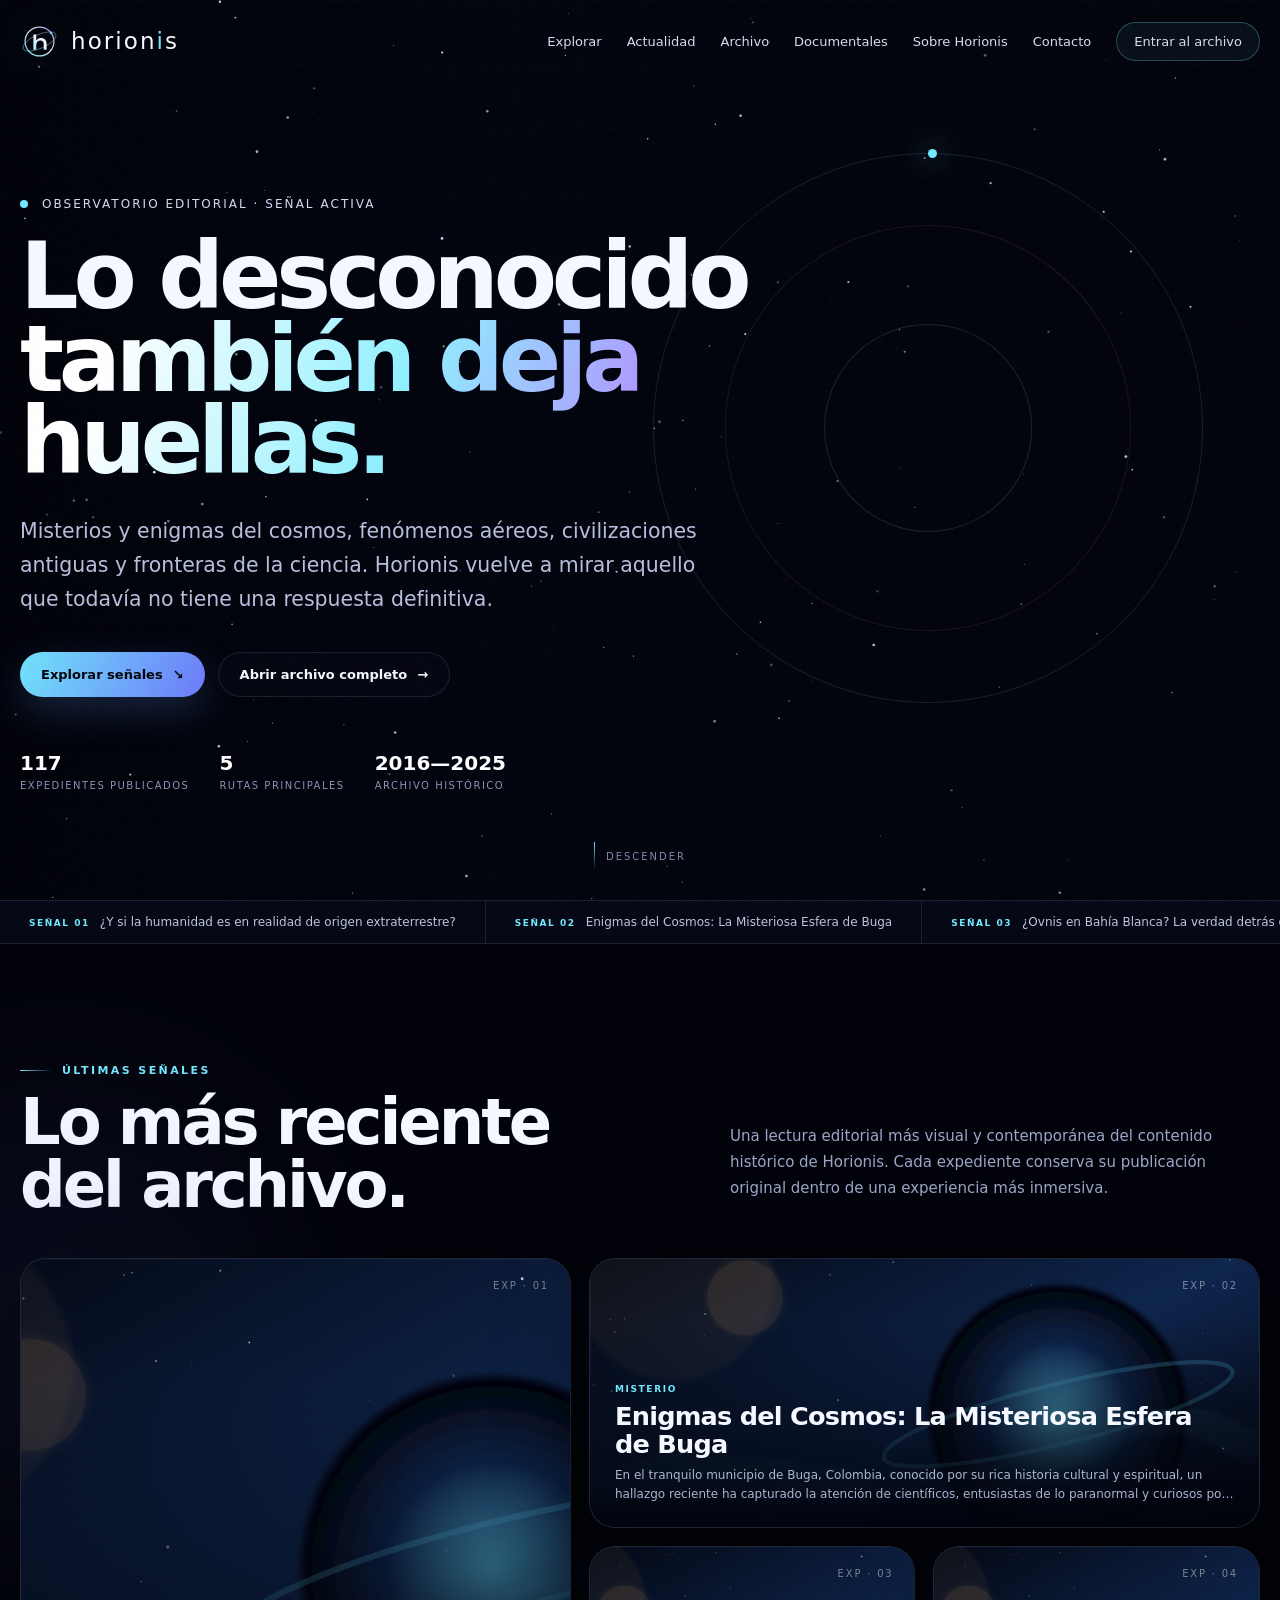
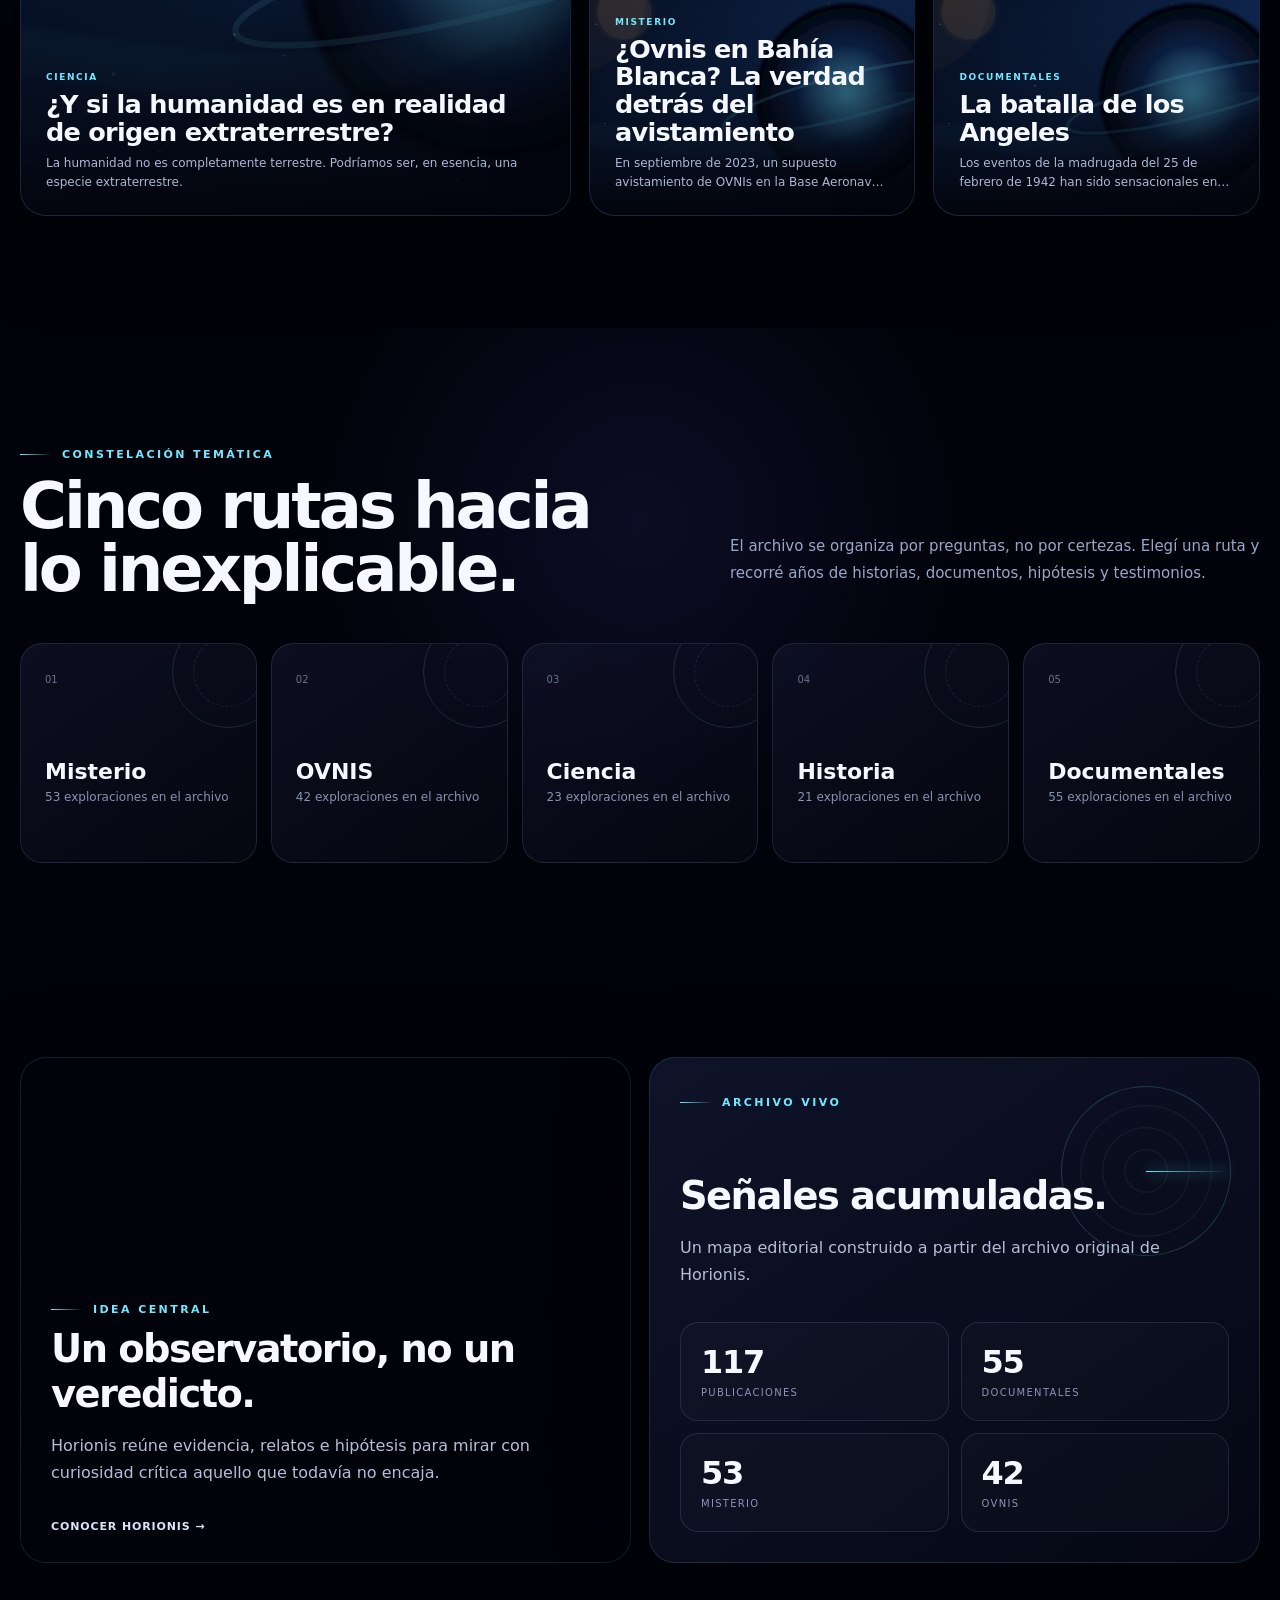
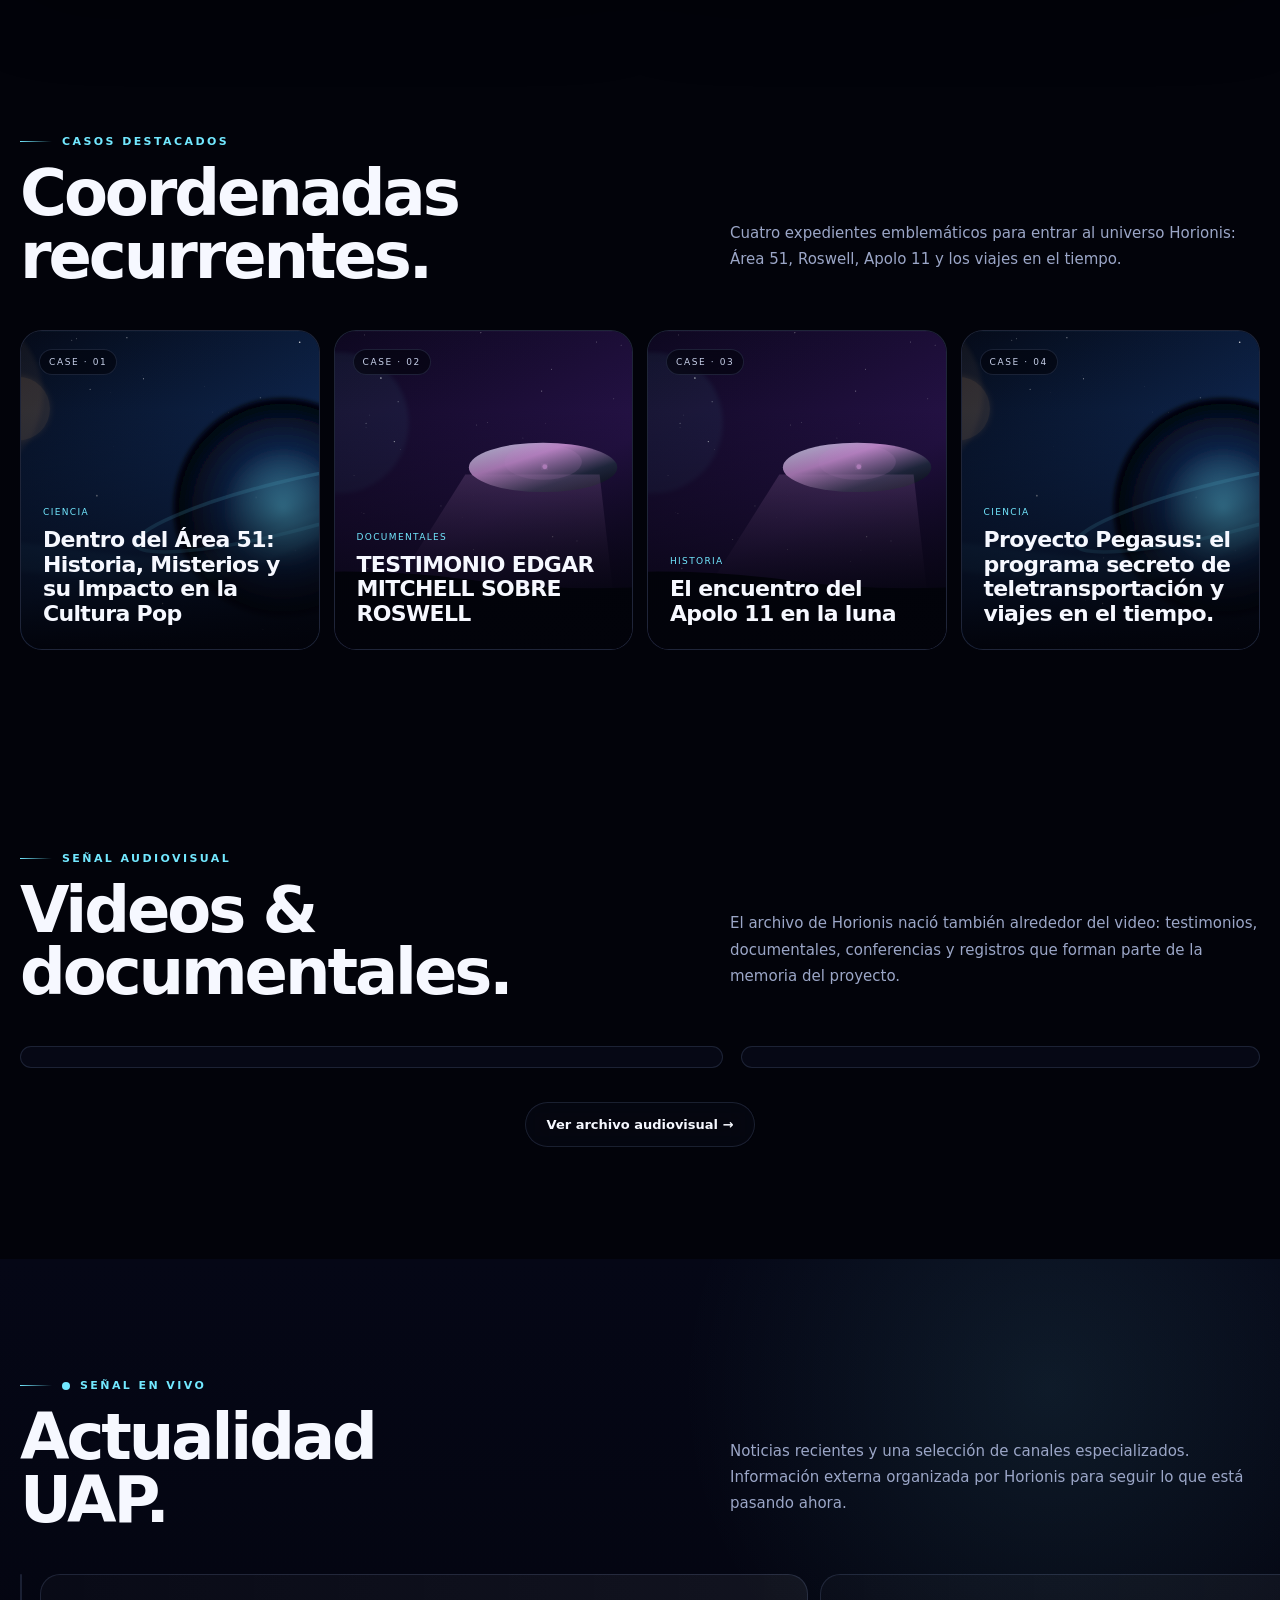
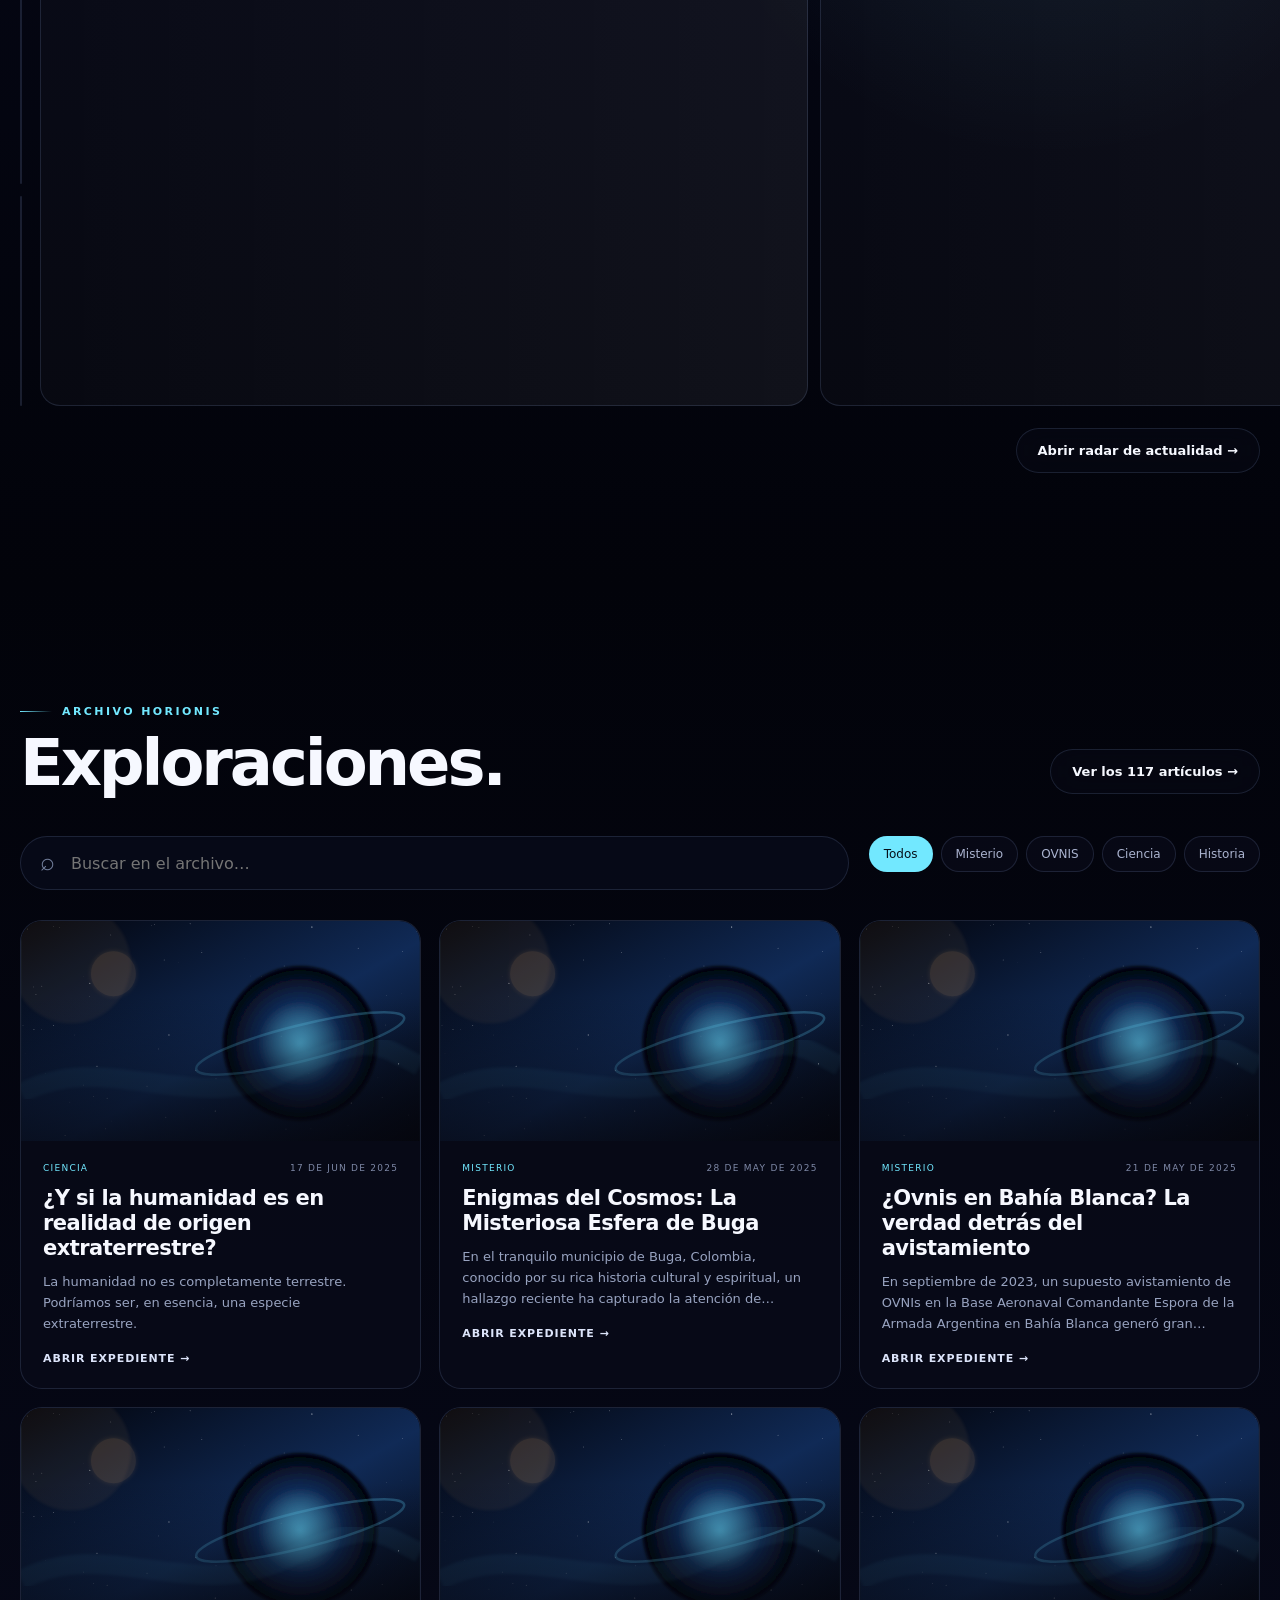
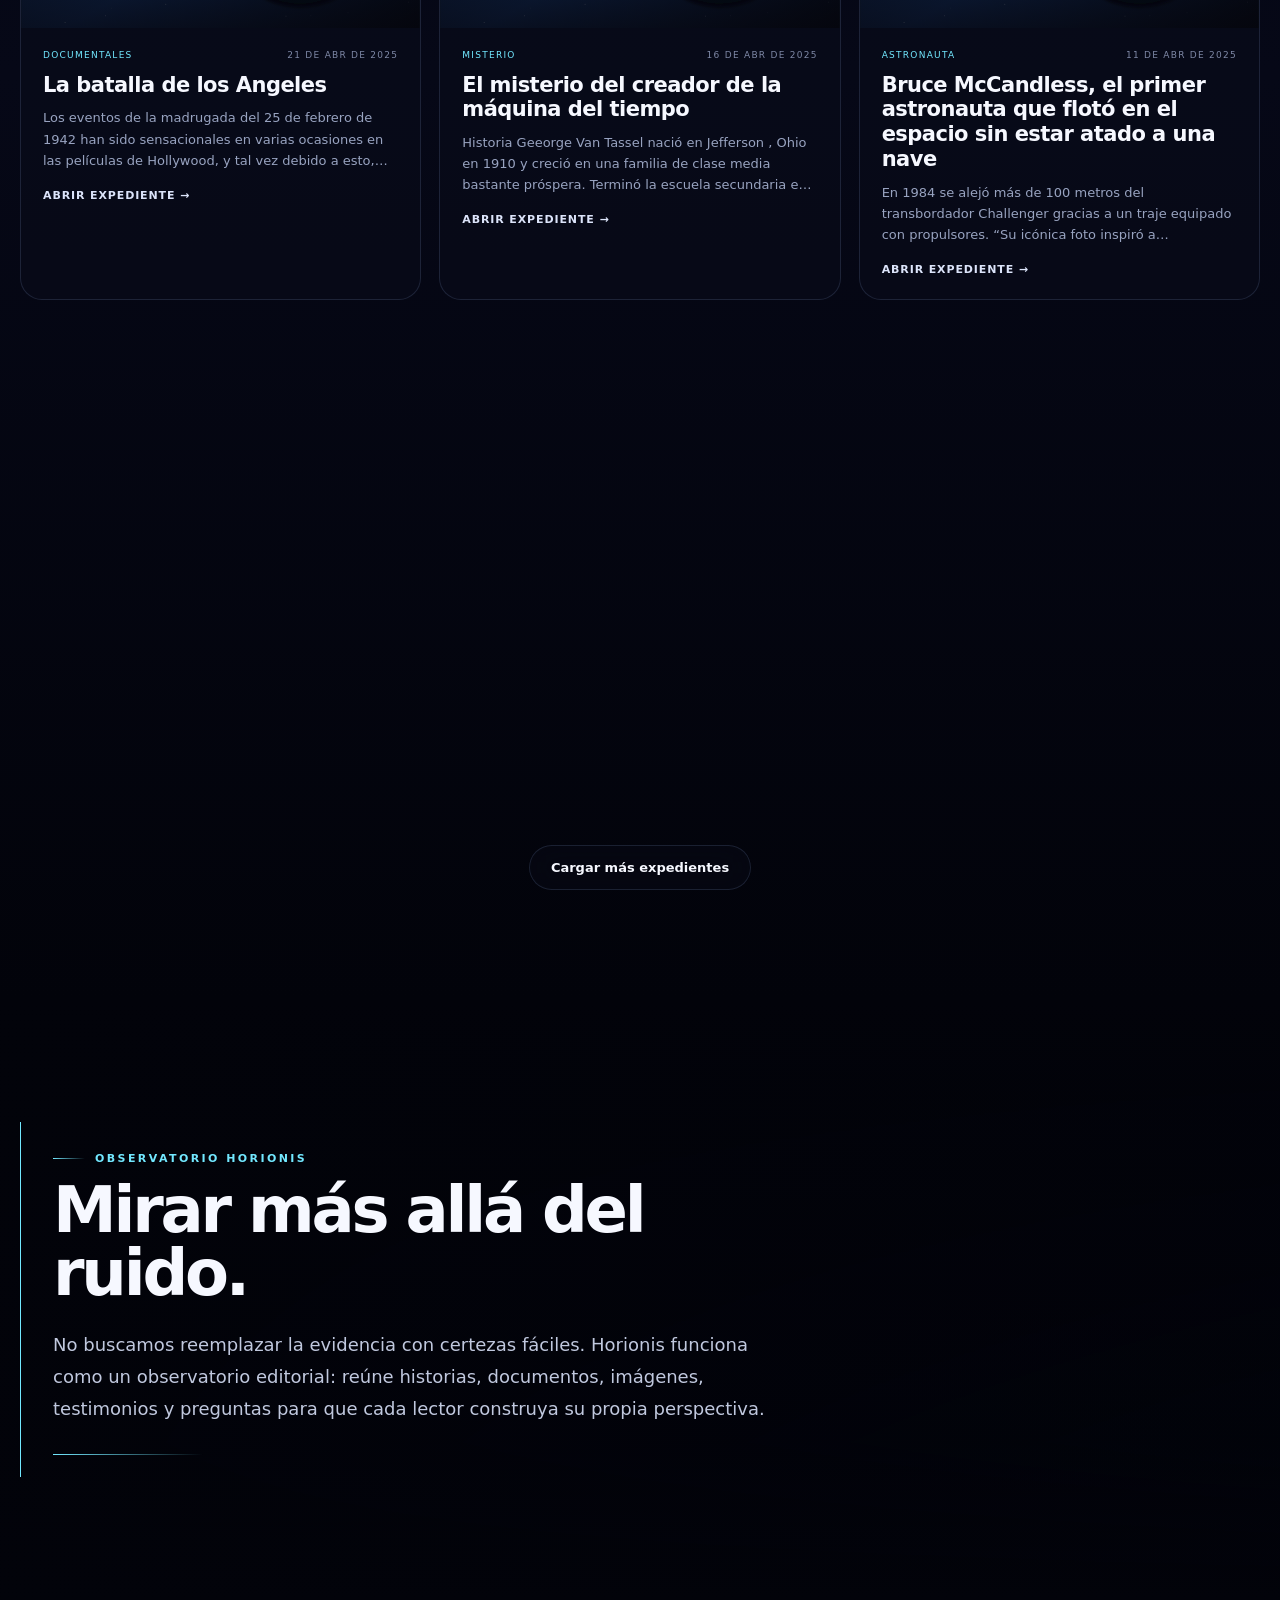
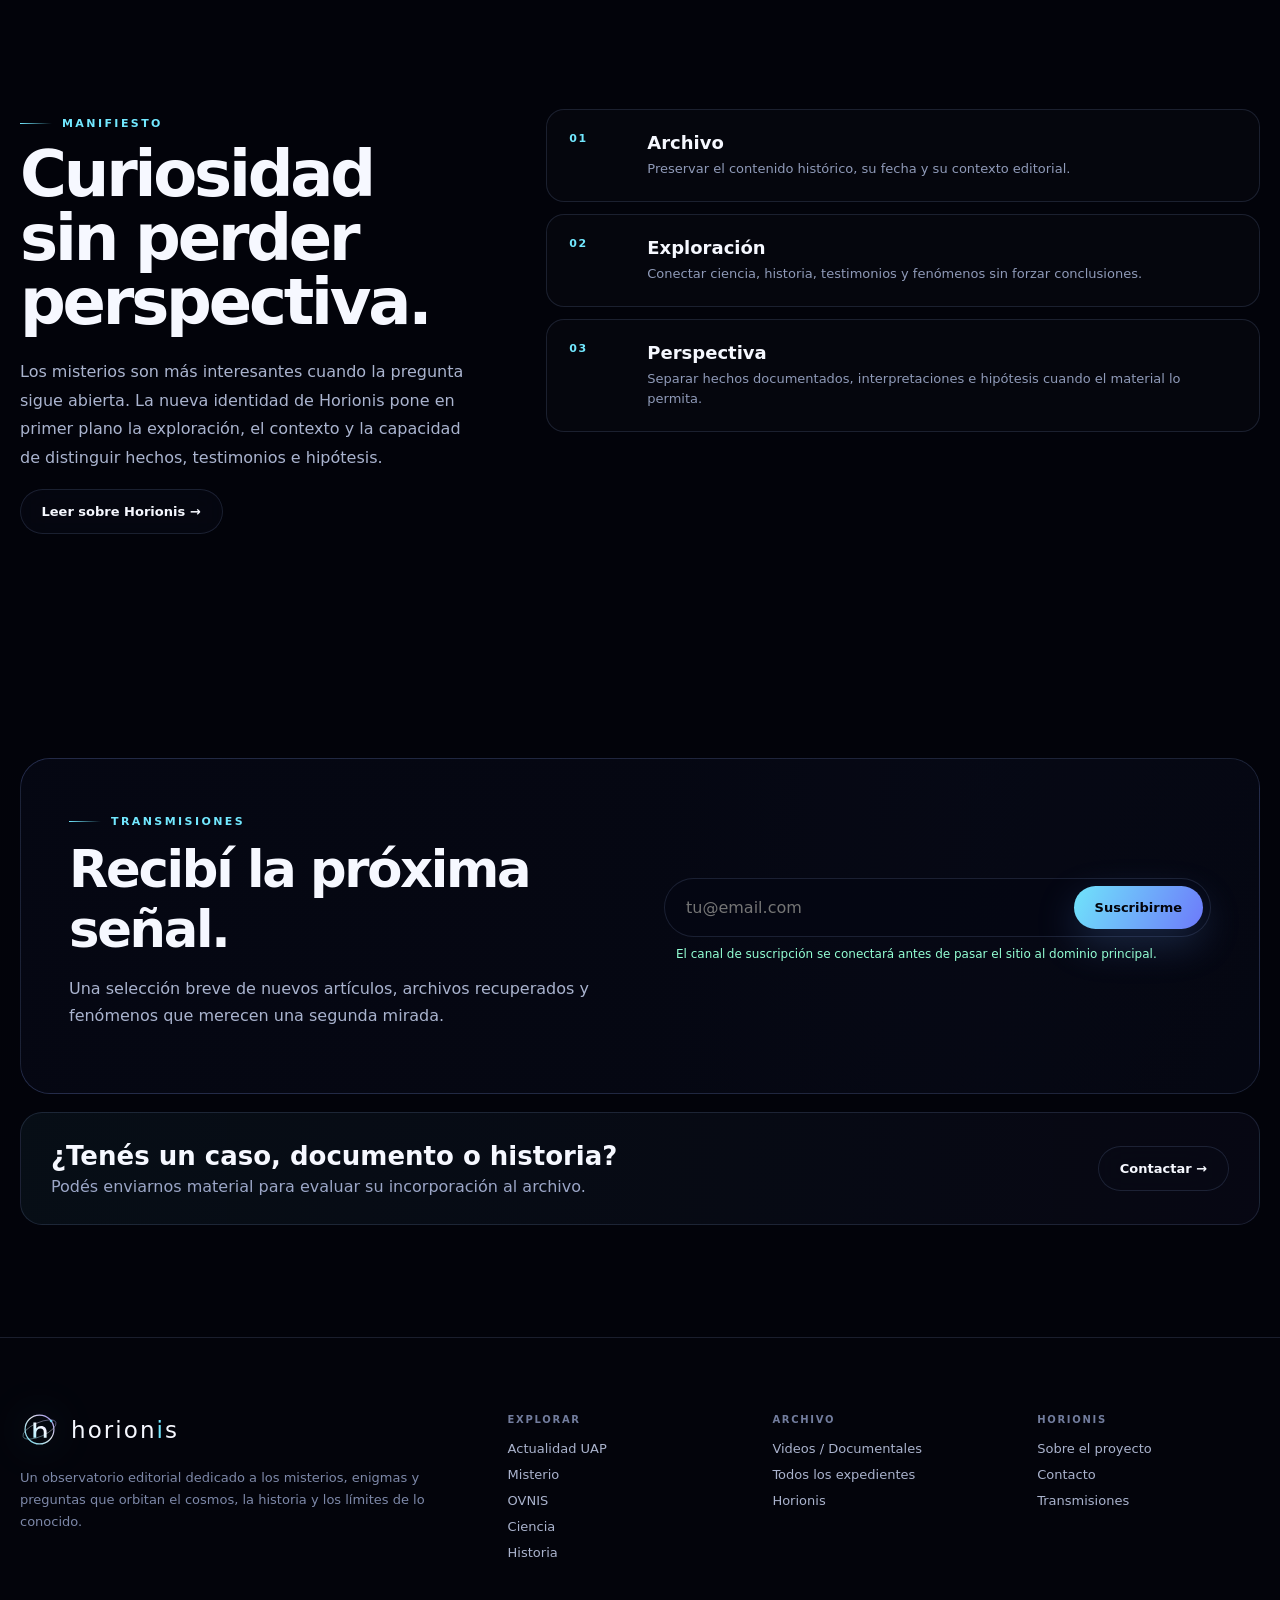
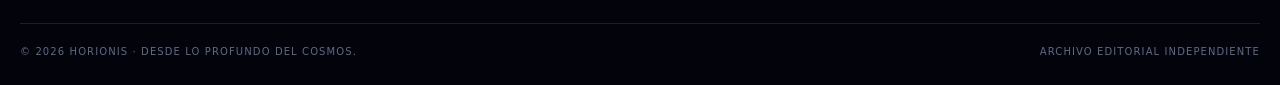
==== commit 216983c6: "Bust Actualidad script cache on home" ====
--- a/index.html
+++ b/index.html
@@ -9,4 +9,4 @@
 <section class="section archive" id="archivo"><div class="container"><div class="section-head reveal"><div><div class="eyebrow">Archivo Horionis</div><h2 class="section-title">Exploraciones.</h2></div><a class="btn secondary" href="/archivo">Ver los 117 artículos →</a></div><div class="archive-toolbar reveal"><div class="search"><input id="archiveSearch" type="search" placeholder="Buscar en el archivo…" aria-label="Buscar en el archivo"></div><div class="filters"><button class="filter-btn active" data-cat="Todos">Todos</button><button class="filter-btn" data-cat="Misterio">Misterio</button><button class="filter-btn" data-cat="OVNIS">OVNIS</button><button class="filter-btn" data-cat="Ciencia">Ciencia</button><button class="filter-btn" data-cat="Historia">Historia</button></div></div><div class="blog-grid" id="blogGrid"></div><div class="loadmore-wrap"><button id="loadMore" class="btn secondary">Cargar más expedientes</button></div></div></section>
 <section class="observatory" id="observatorio"><div class="container"><div class="observatory-card reveal"><div class="eyebrow">Observatorio Horionis</div><h2>Mirar más allá del ruido.</h2><p>No buscamos reemplazar la evidencia con certezas fáciles. Horionis funciona como un observatorio editorial: reúne historias, documentos, imágenes, testimonios y preguntas para que cada lector construya su propia perspectiva.</p><div class="quote-line"></div></div></div></section>
 <section class="section" id="manifiesto"><div class="container"><div class="about-grid"><div class="manifesto-copy reveal"><div class="eyebrow">Manifiesto</div><h2>Curiosidad sin perder perspectiva.</h2><p>Los misterios son más interesantes cuando la pregunta sigue abierta. La nueva identidad de Horionis pone en primer plano la exploración, el contexto y la capacidad de distinguir hechos, testimonios e hipótesis.</p><a class="btn secondary" href="/sobre-horionis">Leer sobre Horionis →</a></div><div class="principles"><div class="principle reveal"><b>01</b><div><h3>Archivo</h3><p>Preservar el contenido histórico, su fecha y su contexto editorial.</p></div></div><div class="principle reveal"><b>02</b><div><h3>Exploración</h3><p>Conectar ciencia, historia, testimonios y fenómenos sin forzar conclusiones.</p></div></div><div class="principle reveal"><b>03</b><div><h3>Perspectiva</h3><p>Separar hechos documentados, interpretaciones e hipótesis cuando el material lo permita.</p></div></div></div></div></div></section>
-<section class="section" id="newsletter"><div class="container"><div class="newsletter-box reveal"><div><div class="eyebrow">Transmisiones</div><h2>Recibí la próxima señal.</h2><p>Una selección breve de nuevos artículos, archivos recuperados y fenómenos que merecen una segunda mirada.</p></div><div><form class="newsletter-form" data-demo-form><input type="email" required placeholder="tu@email.com" aria-label="Email"><button class="btn primary" type="submit">Suscribirme</button></form><div class="newsletter-note form-status">El canal de suscripción se conectará antes de pasar el sitio al dominio principal.</div></div></div><div style="height:18px"></div><div class="contact-strip reveal"><div><h3>¿Tenés un caso, documento o historia?</h3><p>Podés enviarnos material para evaluar su incorporación al archivo.</p></div><a class="btn secondary" href="/contacto">Contactar →</a></div></div></section></main><footer class="footer"><div class="container"><div class="footer-grid"><div class="footer-brand"><a class="brand" href="/"><img class="brand-mark" src="assets/logo-horionis.svg" alt="Horionis"><span class="wordmark">horion<i>i</i>s</span></a><p>Un observatorio editorial dedicado a los misterios, enigmas y preguntas que orbitan el cosmos, la historia y los límites de lo conocido.</p></div><div><h4>Explorar</h4><a href="/actualidad">Actualidad UAP</a><a href="/archivo?cat=Misterio">Misterio</a><a href="/archivo?cat=OVNIS">OVNIS</a><a href="/archivo?cat=Ciencia">Ciencia</a><a href="/archivo?cat=Historia">Historia</a></div><div><h4>Archivo</h4><a href="/documentales">Videos / Documentales</a><a href="/archivo">Todos los expedientes</a><a href="/archivo?cat=Horionis">Horionis</a></div><div><h4>Horionis</h4><a href="/sobre-horionis">Sobre el proyecto</a><a href="/contacto">Contacto</a><a href="/#newsletter">Transmisiones</a></div></div><div class="footer-bottom"><span>© <span id="year"></span> Horionis · Desde lo profundo del cosmos.</span><span>Archivo editorial independiente</span></div></div></footer><script src="js/posts-static.js?v=20261004-2140"></script><script src="js/common.js?v=20261004-2140"></script><script src="js/home.js?v=20261004-2140"></script><script src="js/forms.js"></script><script src="js/actualidad.js?v=20261005-2248"></script></body></html>+<section class="section" id="newsletter"><div class="container"><div class="newsletter-box reveal"><div><div class="eyebrow">Transmisiones</div><h2>Recibí la próxima señal.</h2><p>Una selección breve de nuevos artículos, archivos recuperados y fenómenos que merecen una segunda mirada.</p></div><div><form class="newsletter-form" data-demo-form><input type="email" required placeholder="tu@email.com" aria-label="Email"><button class="btn primary" type="submit">Suscribirme</button></form><div class="newsletter-note form-status">El canal de suscripción se conectará antes de pasar el sitio al dominio principal.</div></div></div><div style="height:18px"></div><div class="contact-strip reveal"><div><h3>¿Tenés un caso, documento o historia?</h3><p>Podés enviarnos material para evaluar su incorporación al archivo.</p></div><a class="btn secondary" href="/contacto">Contactar →</a></div></div></section></main><footer class="footer"><div class="container"><div class="footer-grid"><div class="footer-brand"><a class="brand" href="/"><img class="brand-mark" src="assets/logo-horionis.svg" alt="Horionis"><span class="wordmark">horion<i>i</i>s</span></a><p>Un observatorio editorial dedicado a los misterios, enigmas y preguntas que orbitan el cosmos, la historia y los límites de lo conocido.</p></div><div><h4>Explorar</h4><a href="/actualidad">Actualidad UAP</a><a href="/archivo?cat=Misterio">Misterio</a><a href="/archivo?cat=OVNIS">OVNIS</a><a href="/archivo?cat=Ciencia">Ciencia</a><a href="/archivo?cat=Historia">Historia</a></div><div><h4>Archivo</h4><a href="/documentales">Videos / Documentales</a><a href="/archivo">Todos los expedientes</a><a href="/archivo?cat=Horionis">Horionis</a></div><div><h4>Horionis</h4><a href="/sobre-horionis">Sobre el proyecto</a><a href="/contacto">Contacto</a><a href="/#newsletter">Transmisiones</a></div></div><div class="footer-bottom"><span>© <span id="year"></span> Horionis · Desde lo profundo del cosmos.</span><span>Archivo editorial independiente</span></div></div></footer><script src="js/posts-static.js?v=20261004-2140"></script><script src="js/common.js?v=20261004-2140"></script><script src="js/home.js?v=20261004-2140"></script><script src="js/forms.js"></script><script src="js/actualidad.js?v=20261005-2300"></script></body></html>
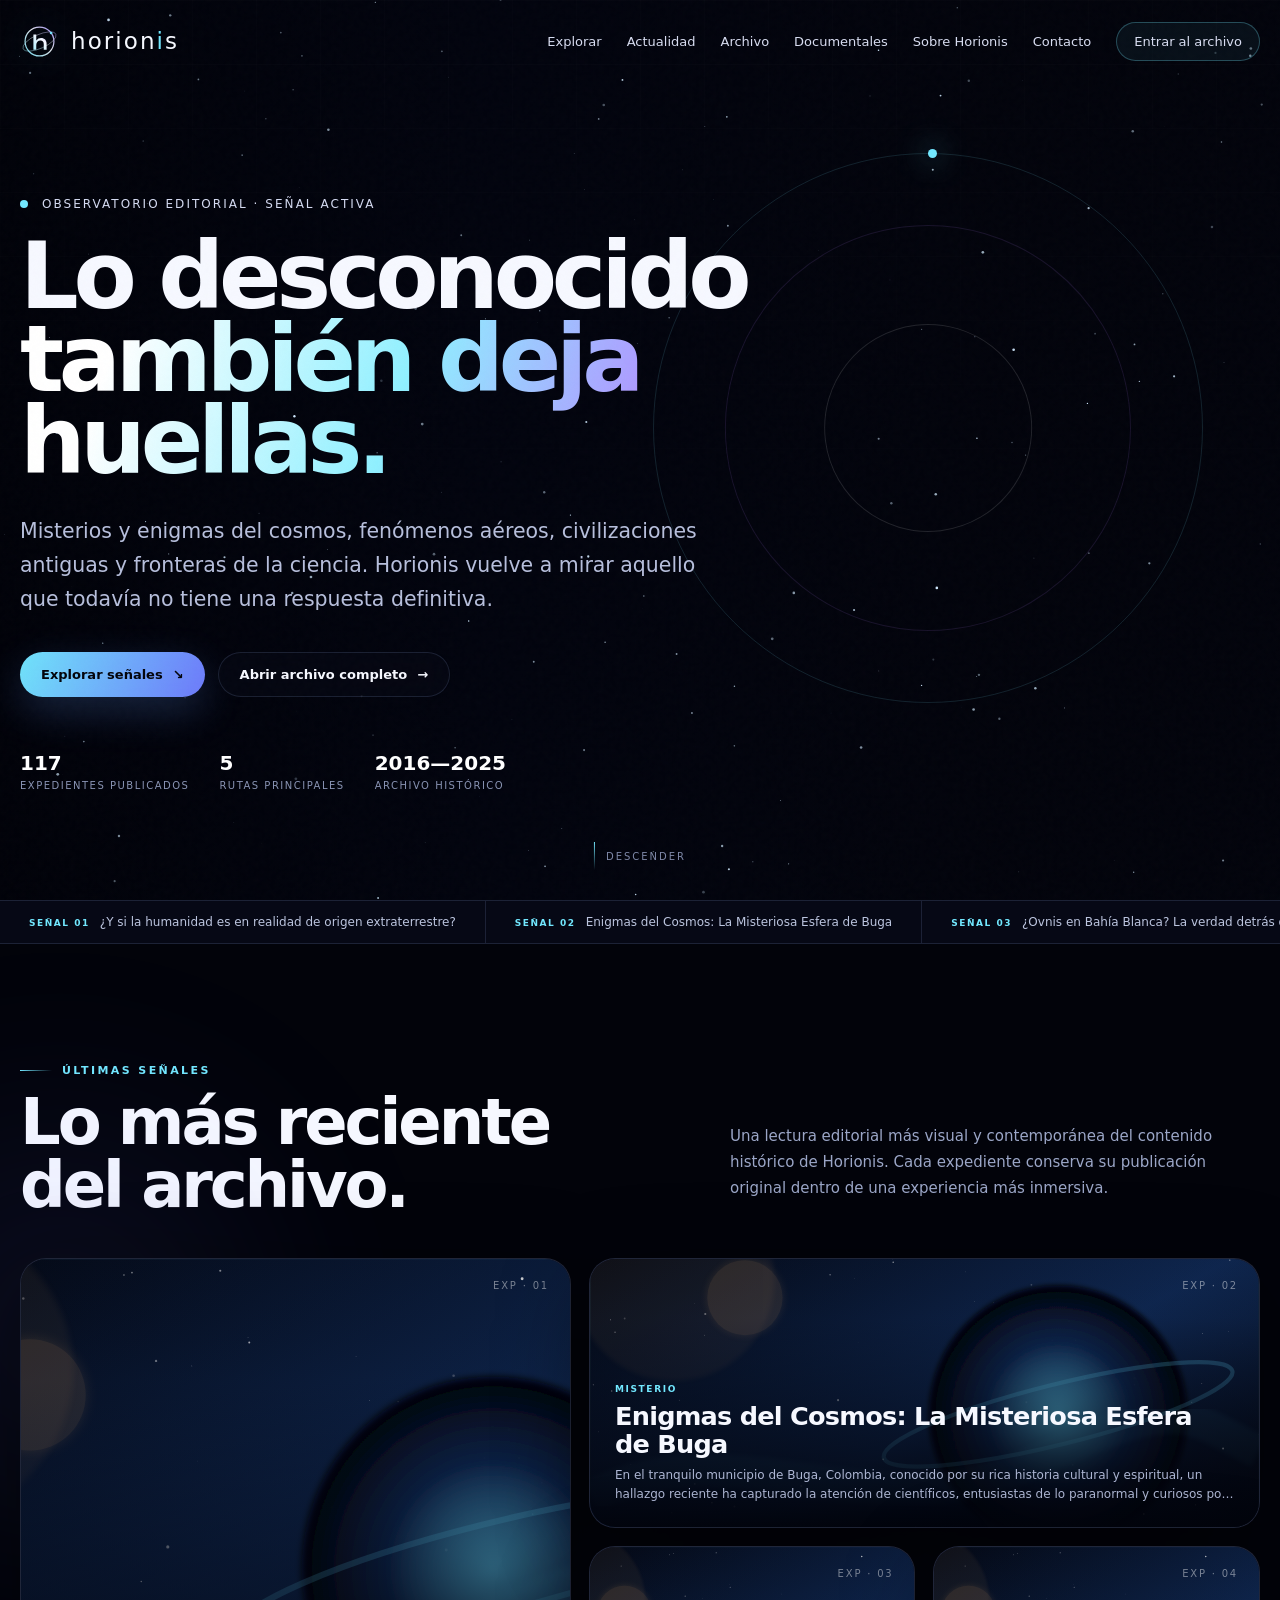
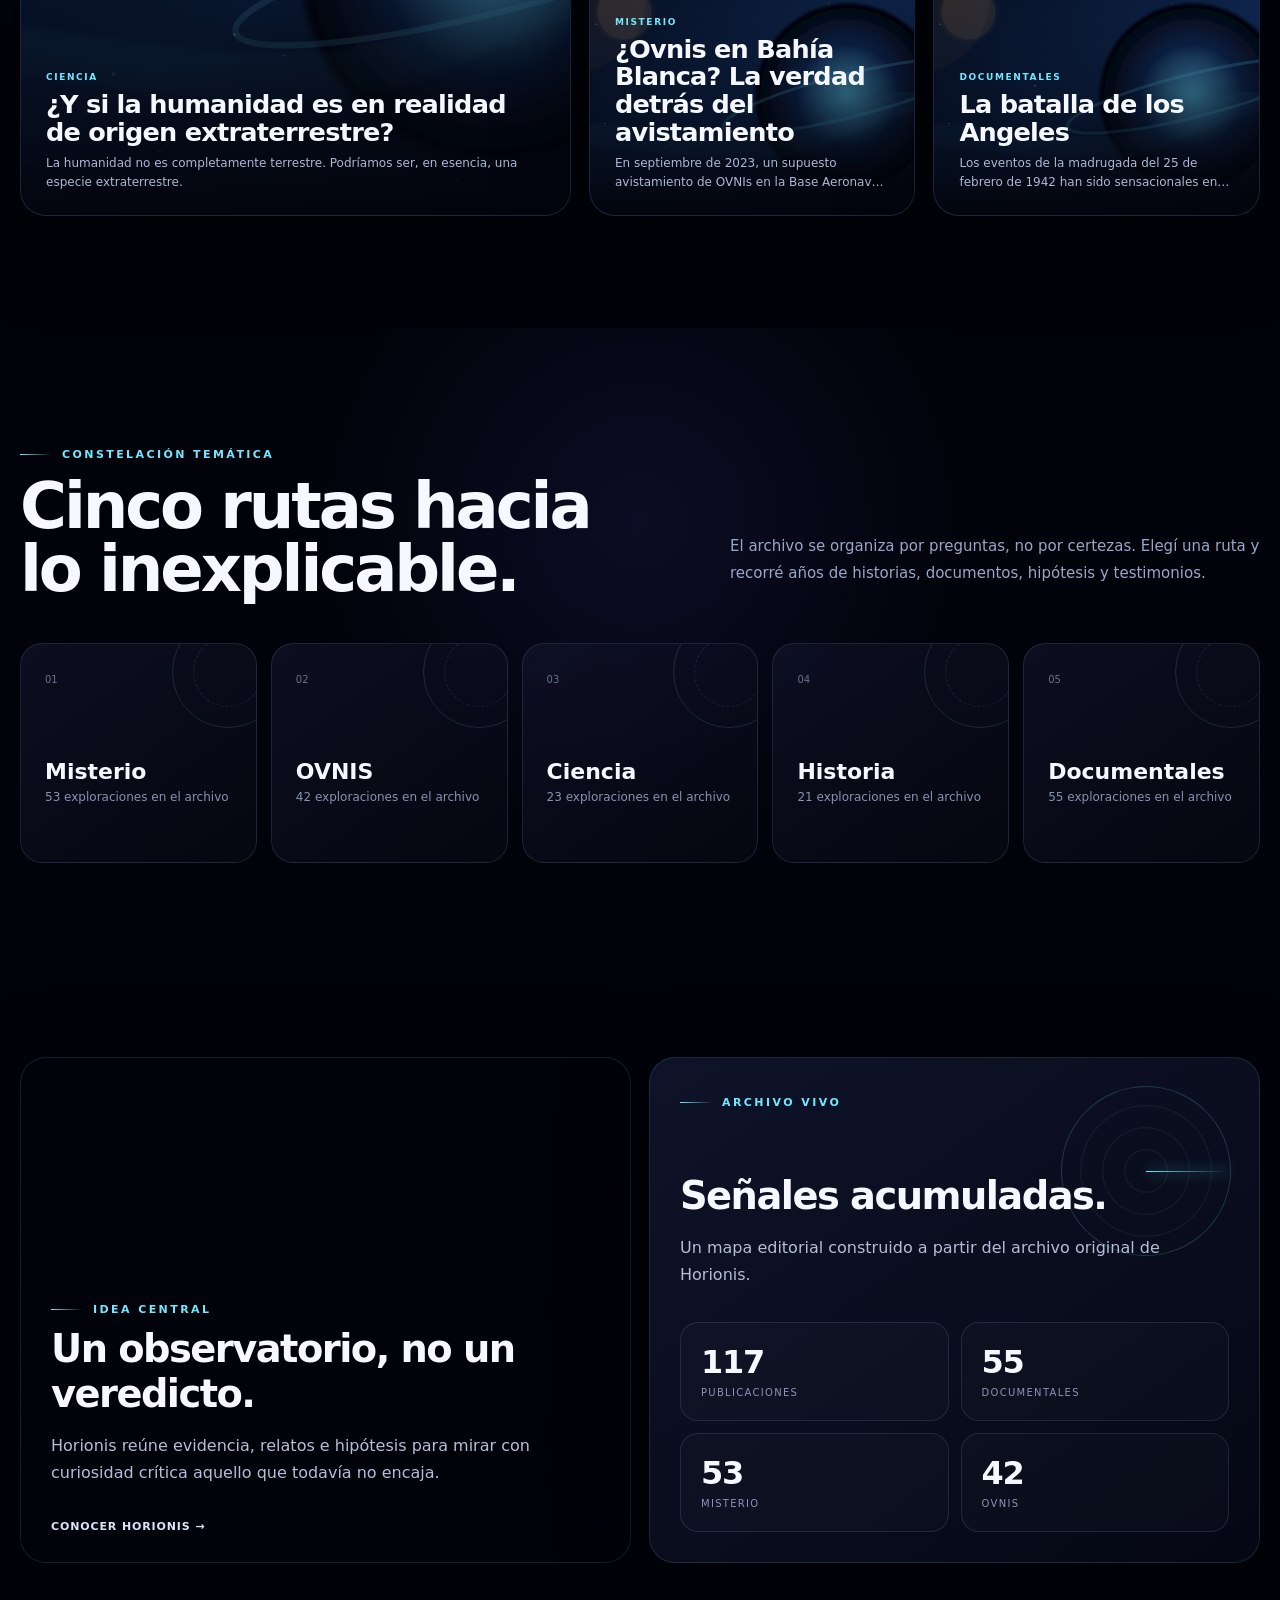
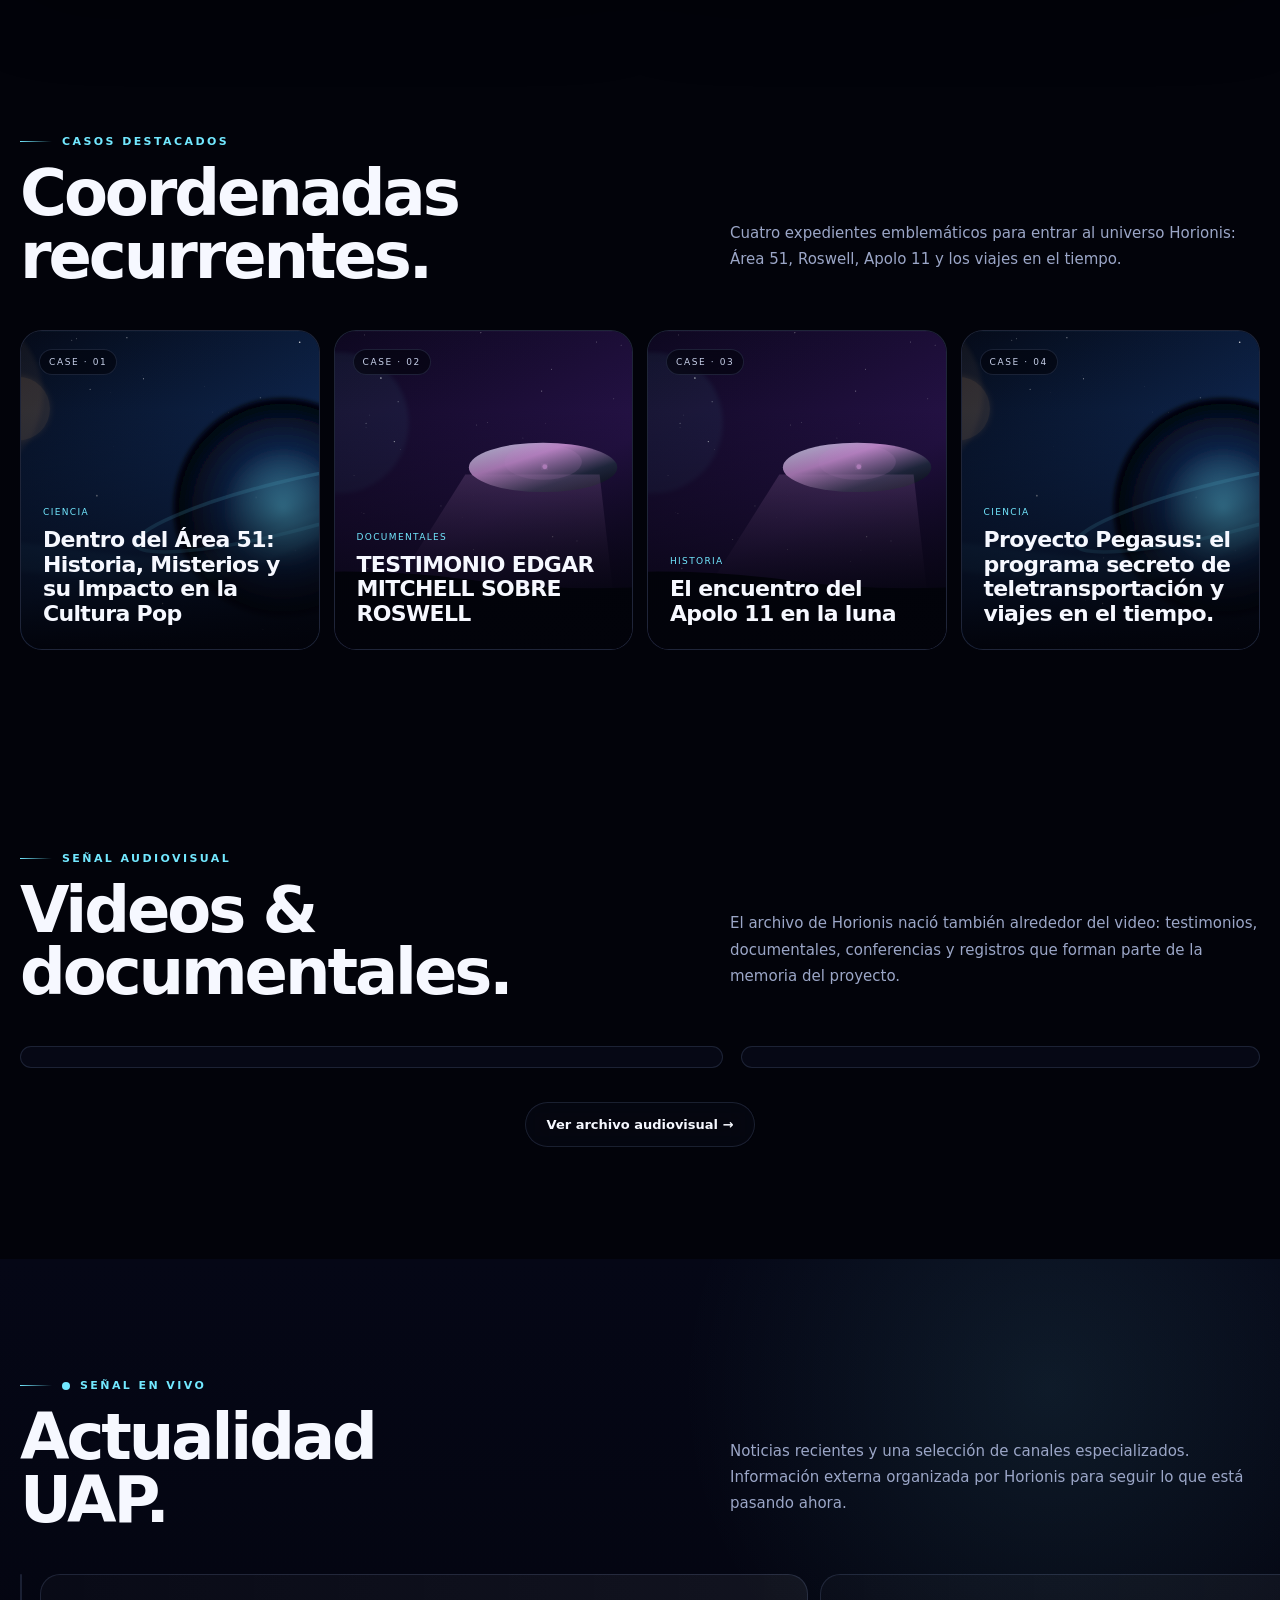
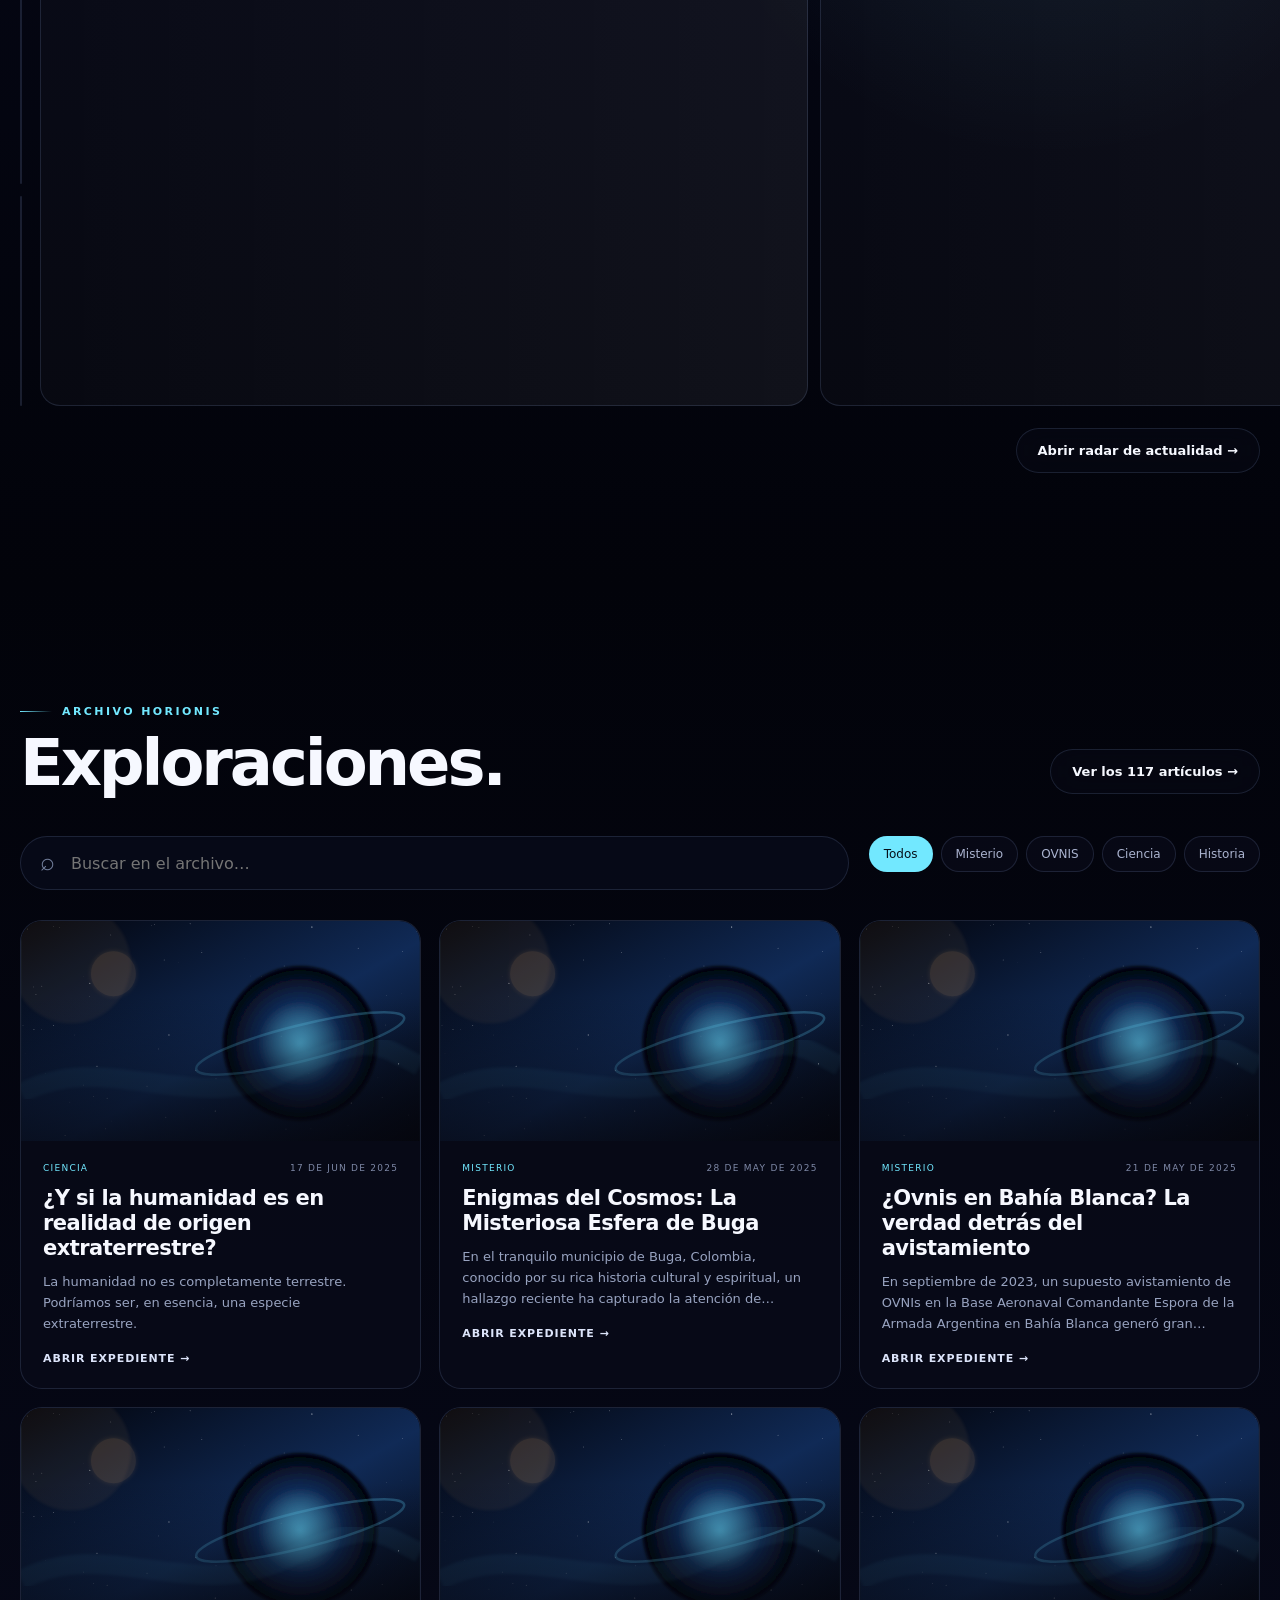
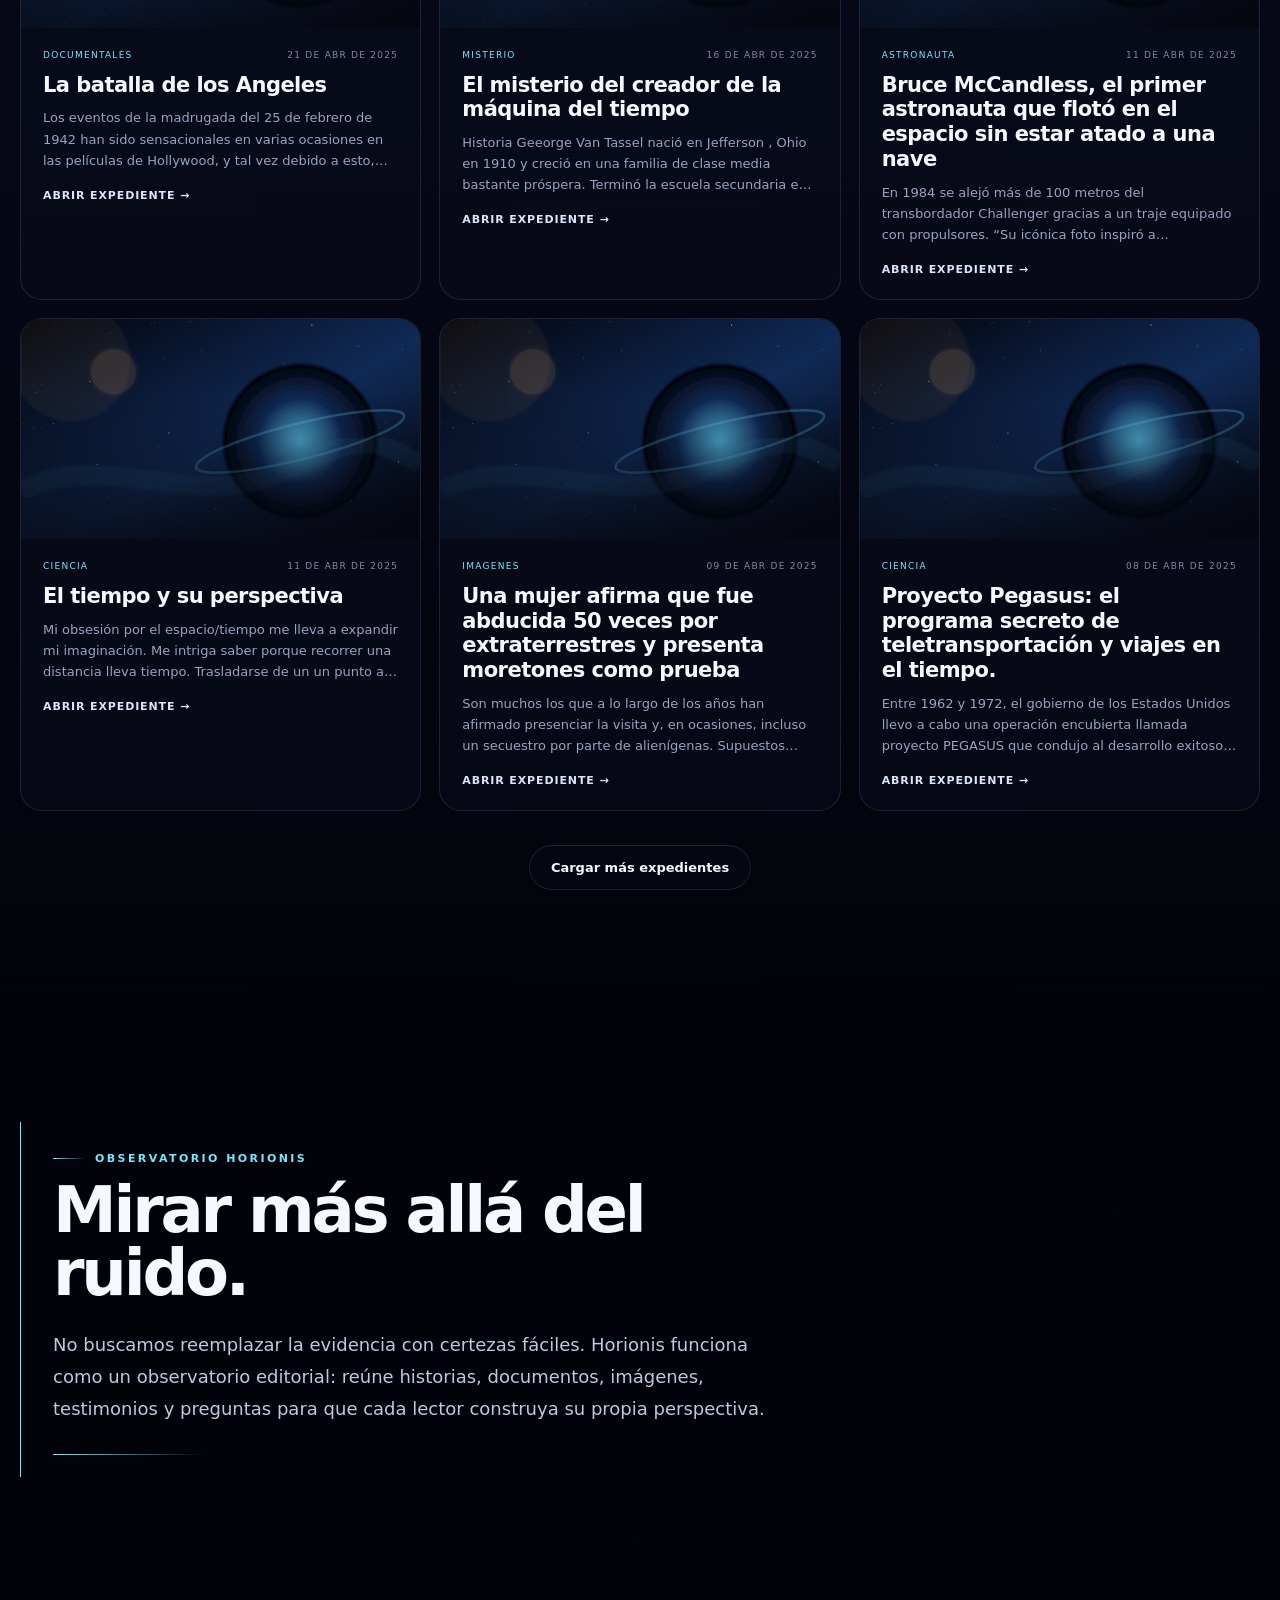
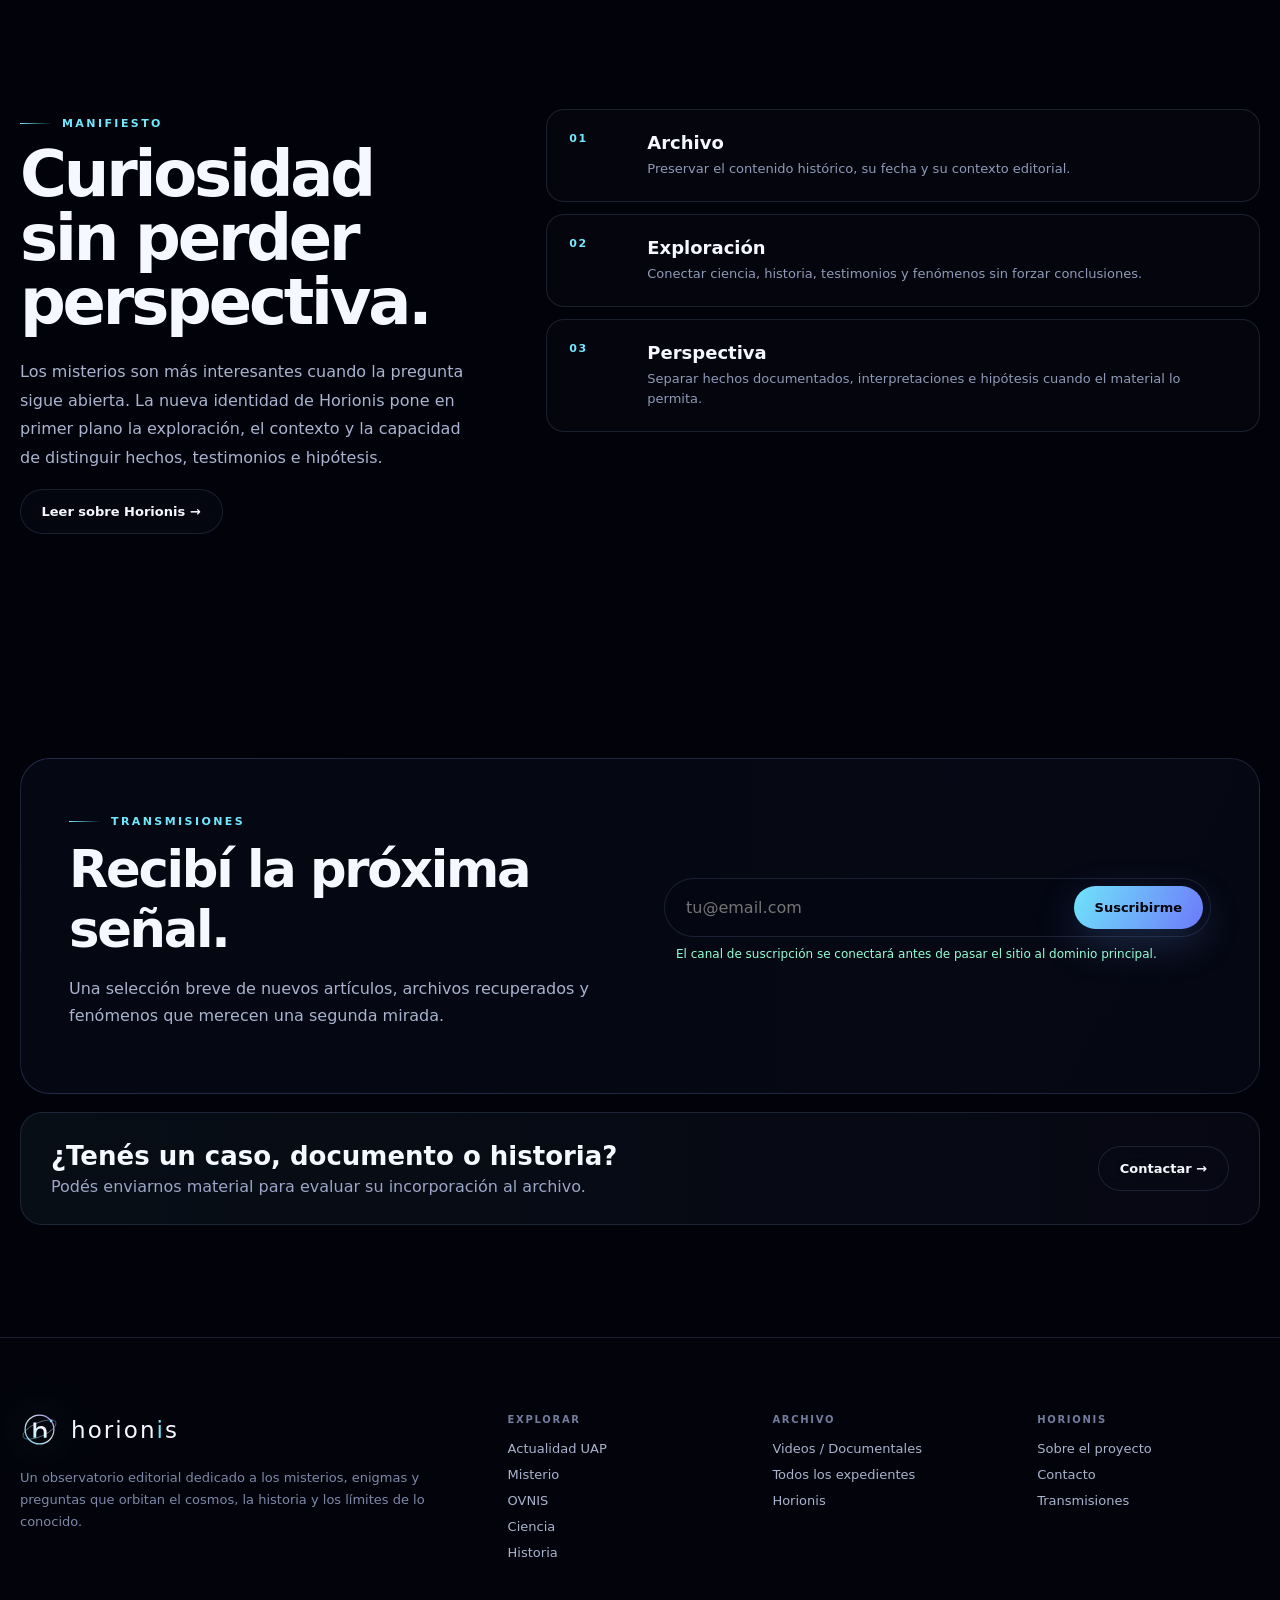
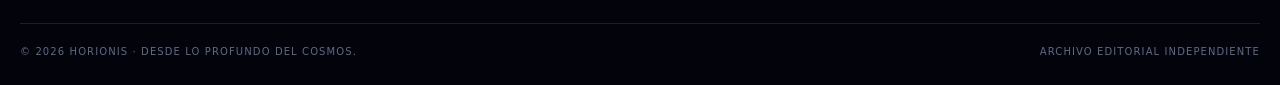
==== commit b240f92e: "Refresh Actualidad news cards on home" ====
--- a/index.html
+++ b/index.html
@@ -9,4 +9,4 @@
 <section class="section archive" id="archivo"><div class="container"><div class="section-head reveal"><div><div class="eyebrow">Archivo Horionis</div><h2 class="section-title">Exploraciones.</h2></div><a class="btn secondary" href="/archivo">Ver los 117 artículos →</a></div><div class="archive-toolbar reveal"><div class="search"><input id="archiveSearch" type="search" placeholder="Buscar en el archivo…" aria-label="Buscar en el archivo"></div><div class="filters"><button class="filter-btn active" data-cat="Todos">Todos</button><button class="filter-btn" data-cat="Misterio">Misterio</button><button class="filter-btn" data-cat="OVNIS">OVNIS</button><button class="filter-btn" data-cat="Ciencia">Ciencia</button><button class="filter-btn" data-cat="Historia">Historia</button></div></div><div class="blog-grid" id="blogGrid"></div><div class="loadmore-wrap"><button id="loadMore" class="btn secondary">Cargar más expedientes</button></div></div></section>
 <section class="observatory" id="observatorio"><div class="container"><div class="observatory-card reveal"><div class="eyebrow">Observatorio Horionis</div><h2>Mirar más allá del ruido.</h2><p>No buscamos reemplazar la evidencia con certezas fáciles. Horionis funciona como un observatorio editorial: reúne historias, documentos, imágenes, testimonios y preguntas para que cada lector construya su propia perspectiva.</p><div class="quote-line"></div></div></div></section>
 <section class="section" id="manifiesto"><div class="container"><div class="about-grid"><div class="manifesto-copy reveal"><div class="eyebrow">Manifiesto</div><h2>Curiosidad sin perder perspectiva.</h2><p>Los misterios son más interesantes cuando la pregunta sigue abierta. La nueva identidad de Horionis pone en primer plano la exploración, el contexto y la capacidad de distinguir hechos, testimonios e hipótesis.</p><a class="btn secondary" href="/sobre-horionis">Leer sobre Horionis →</a></div><div class="principles"><div class="principle reveal"><b>01</b><div><h3>Archivo</h3><p>Preservar el contenido histórico, su fecha y su contexto editorial.</p></div></div><div class="principle reveal"><b>02</b><div><h3>Exploración</h3><p>Conectar ciencia, historia, testimonios y fenómenos sin forzar conclusiones.</p></div></div><div class="principle reveal"><b>03</b><div><h3>Perspectiva</h3><p>Separar hechos documentados, interpretaciones e hipótesis cuando el material lo permita.</p></div></div></div></div></div></section>
-<section class="section" id="newsletter"><div class="container"><div class="newsletter-box reveal"><div><div class="eyebrow">Transmisiones</div><h2>Recibí la próxima señal.</h2><p>Una selección breve de nuevos artículos, archivos recuperados y fenómenos que merecen una segunda mirada.</p></div><div><form class="newsletter-form" data-demo-form><input type="email" required placeholder="tu@email.com" aria-label="Email"><button class="btn primary" type="submit">Suscribirme</button></form><div class="newsletter-note form-status">El canal de suscripción se conectará antes de pasar el sitio al dominio principal.</div></div></div><div style="height:18px"></div><div class="contact-strip reveal"><div><h3>¿Tenés un caso, documento o historia?</h3><p>Podés enviarnos material para evaluar su incorporación al archivo.</p></div><a class="btn secondary" href="/contacto">Contactar →</a></div></div></section></main><footer class="footer"><div class="container"><div class="footer-grid"><div class="footer-brand"><a class="brand" href="/"><img class="brand-mark" src="assets/logo-horionis.svg" alt="Horionis"><span class="wordmark">horion<i>i</i>s</span></a><p>Un observatorio editorial dedicado a los misterios, enigmas y preguntas que orbitan el cosmos, la historia y los límites de lo conocido.</p></div><div><h4>Explorar</h4><a href="/actualidad">Actualidad UAP</a><a href="/archivo?cat=Misterio">Misterio</a><a href="/archivo?cat=OVNIS">OVNIS</a><a href="/archivo?cat=Ciencia">Ciencia</a><a href="/archivo?cat=Historia">Historia</a></div><div><h4>Archivo</h4><a href="/documentales">Videos / Documentales</a><a href="/archivo">Todos los expedientes</a><a href="/archivo?cat=Horionis">Horionis</a></div><div><h4>Horionis</h4><a href="/sobre-horionis">Sobre el proyecto</a><a href="/contacto">Contacto</a><a href="/#newsletter">Transmisiones</a></div></div><div class="footer-bottom"><span>© <span id="year"></span> Horionis · Desde lo profundo del cosmos.</span><span>Archivo editorial independiente</span></div></div></footer><script src="js/posts-static.js?v=20261004-2140"></script><script src="js/common.js?v=20261004-2140"></script><script src="js/home.js?v=20261004-2140"></script><script src="js/forms.js"></script><script src="js/actualidad.js?v=20261005-2300"></script></body></html>+<section class="section" id="newsletter"><div class="container"><div class="newsletter-box reveal"><div><div class="eyebrow">Transmisiones</div><h2>Recibí la próxima señal.</h2><p>Una selección breve de nuevos artículos, archivos recuperados y fenómenos que merecen una segunda mirada.</p></div><div><form class="newsletter-form" data-demo-form><input type="email" required placeholder="tu@email.com" aria-label="Email"><button class="btn primary" type="submit">Suscribirme</button></form><div class="newsletter-note form-status">El canal de suscripción se conectará antes de pasar el sitio al dominio principal.</div></div></div><div style="height:18px"></div><div class="contact-strip reveal"><div><h3>¿Tenés un caso, documento o historia?</h3><p>Podés enviarnos material para evaluar su incorporación al archivo.</p></div><a class="btn secondary" href="/contacto">Contactar →</a></div></div></section></main><footer class="footer"><div class="container"><div class="footer-grid"><div class="footer-brand"><a class="brand" href="/"><img class="brand-mark" src="assets/logo-horionis.svg" alt="Horionis"><span class="wordmark">horion<i>i</i>s</span></a><p>Un observatorio editorial dedicado a los misterios, enigmas y preguntas que orbitan el cosmos, la historia y los límites de lo conocido.</p></div><div><h4>Explorar</h4><a href="/actualidad">Actualidad UAP</a><a href="/archivo?cat=Misterio">Misterio</a><a href="/archivo?cat=OVNIS">OVNIS</a><a href="/archivo?cat=Ciencia">Ciencia</a><a href="/archivo?cat=Historia">Historia</a></div><div><h4>Archivo</h4><a href="/documentales">Videos / Documentales</a><a href="/archivo">Todos los expedientes</a><a href="/archivo?cat=Horionis">Horionis</a></div><div><h4>Horionis</h4><a href="/sobre-horionis">Sobre el proyecto</a><a href="/contacto">Contacto</a><a href="/#newsletter">Transmisiones</a></div></div><div class="footer-bottom"><span>© <span id="year"></span> Horionis · Desde lo profundo del cosmos.</span><span>Archivo editorial independiente</span></div></div></footer><script src="js/posts-static.js?v=20261004-2140"></script><script src="js/common.js?v=20261004-2140"></script><script src="js/home.js?v=20261004-2140"></script><script src="js/forms.js"></script><script src="js/actualidad.js?v=20261005-2304"></script></body></html>
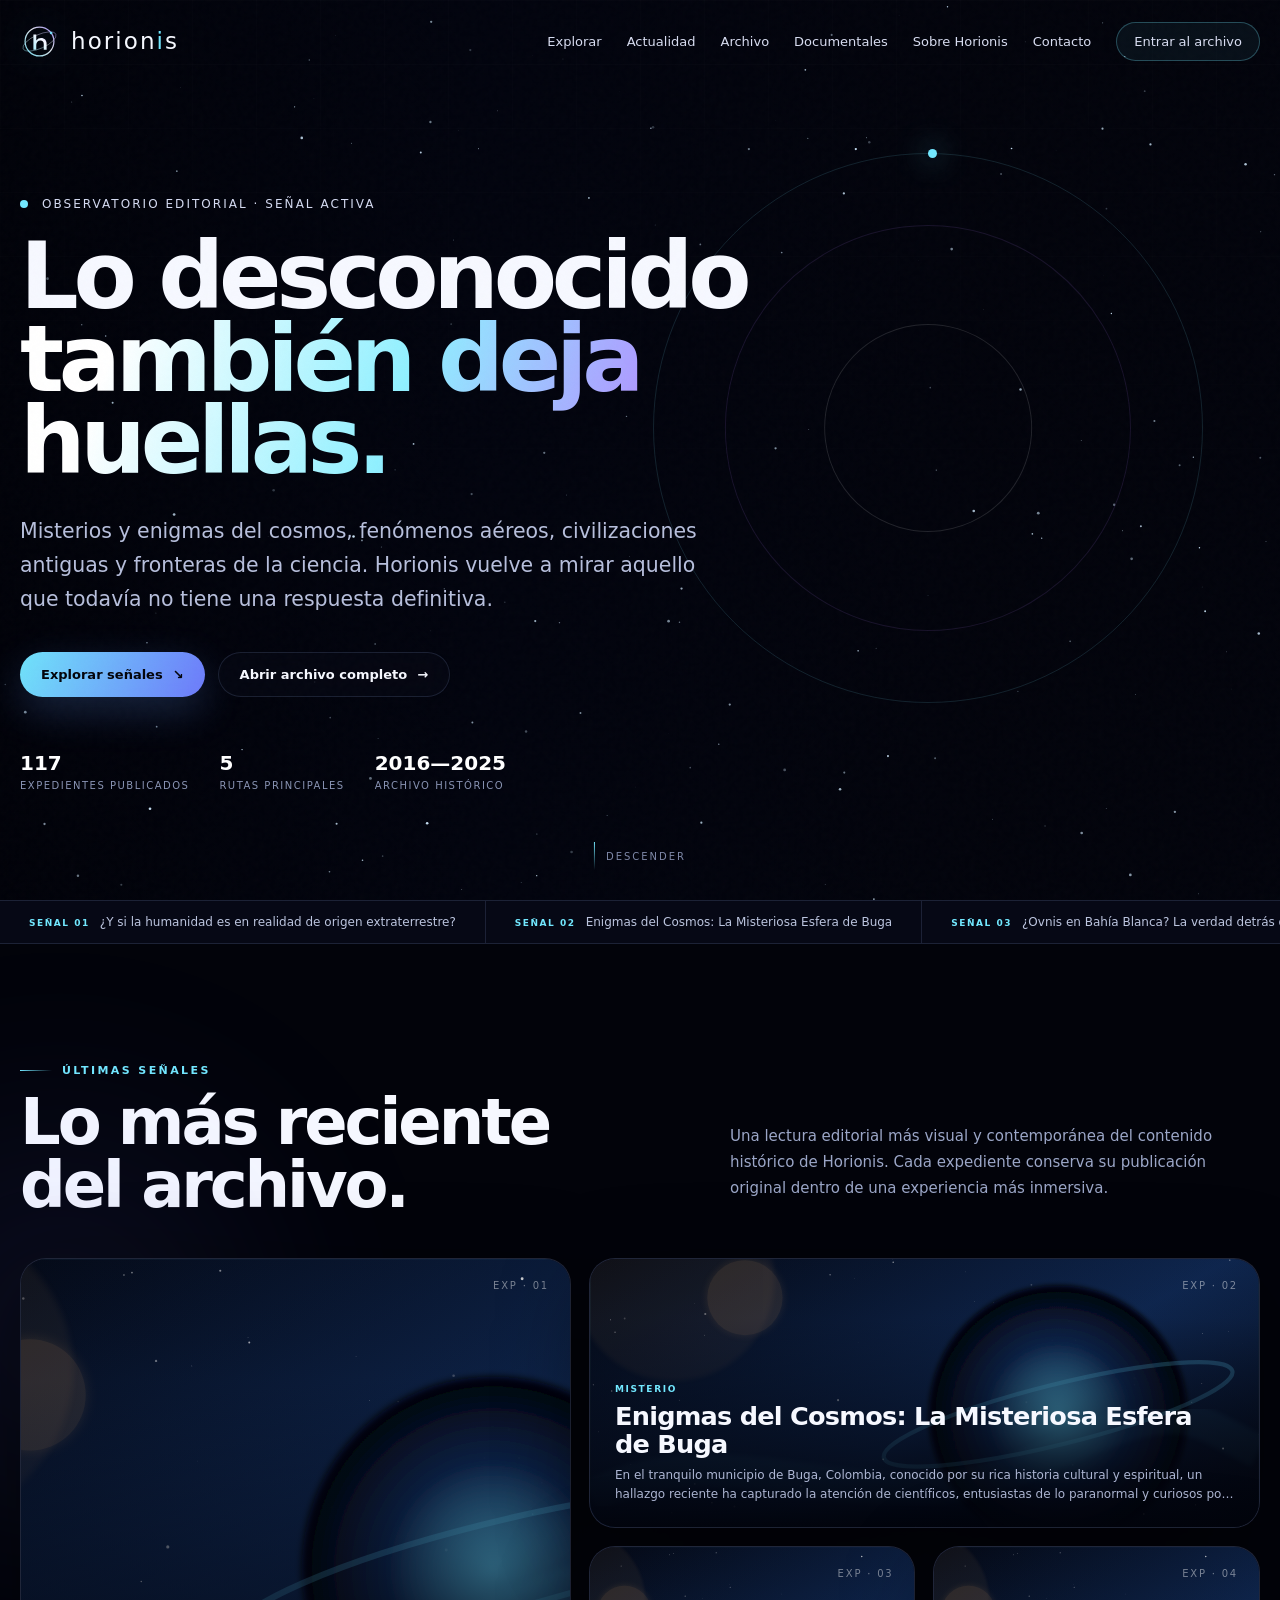
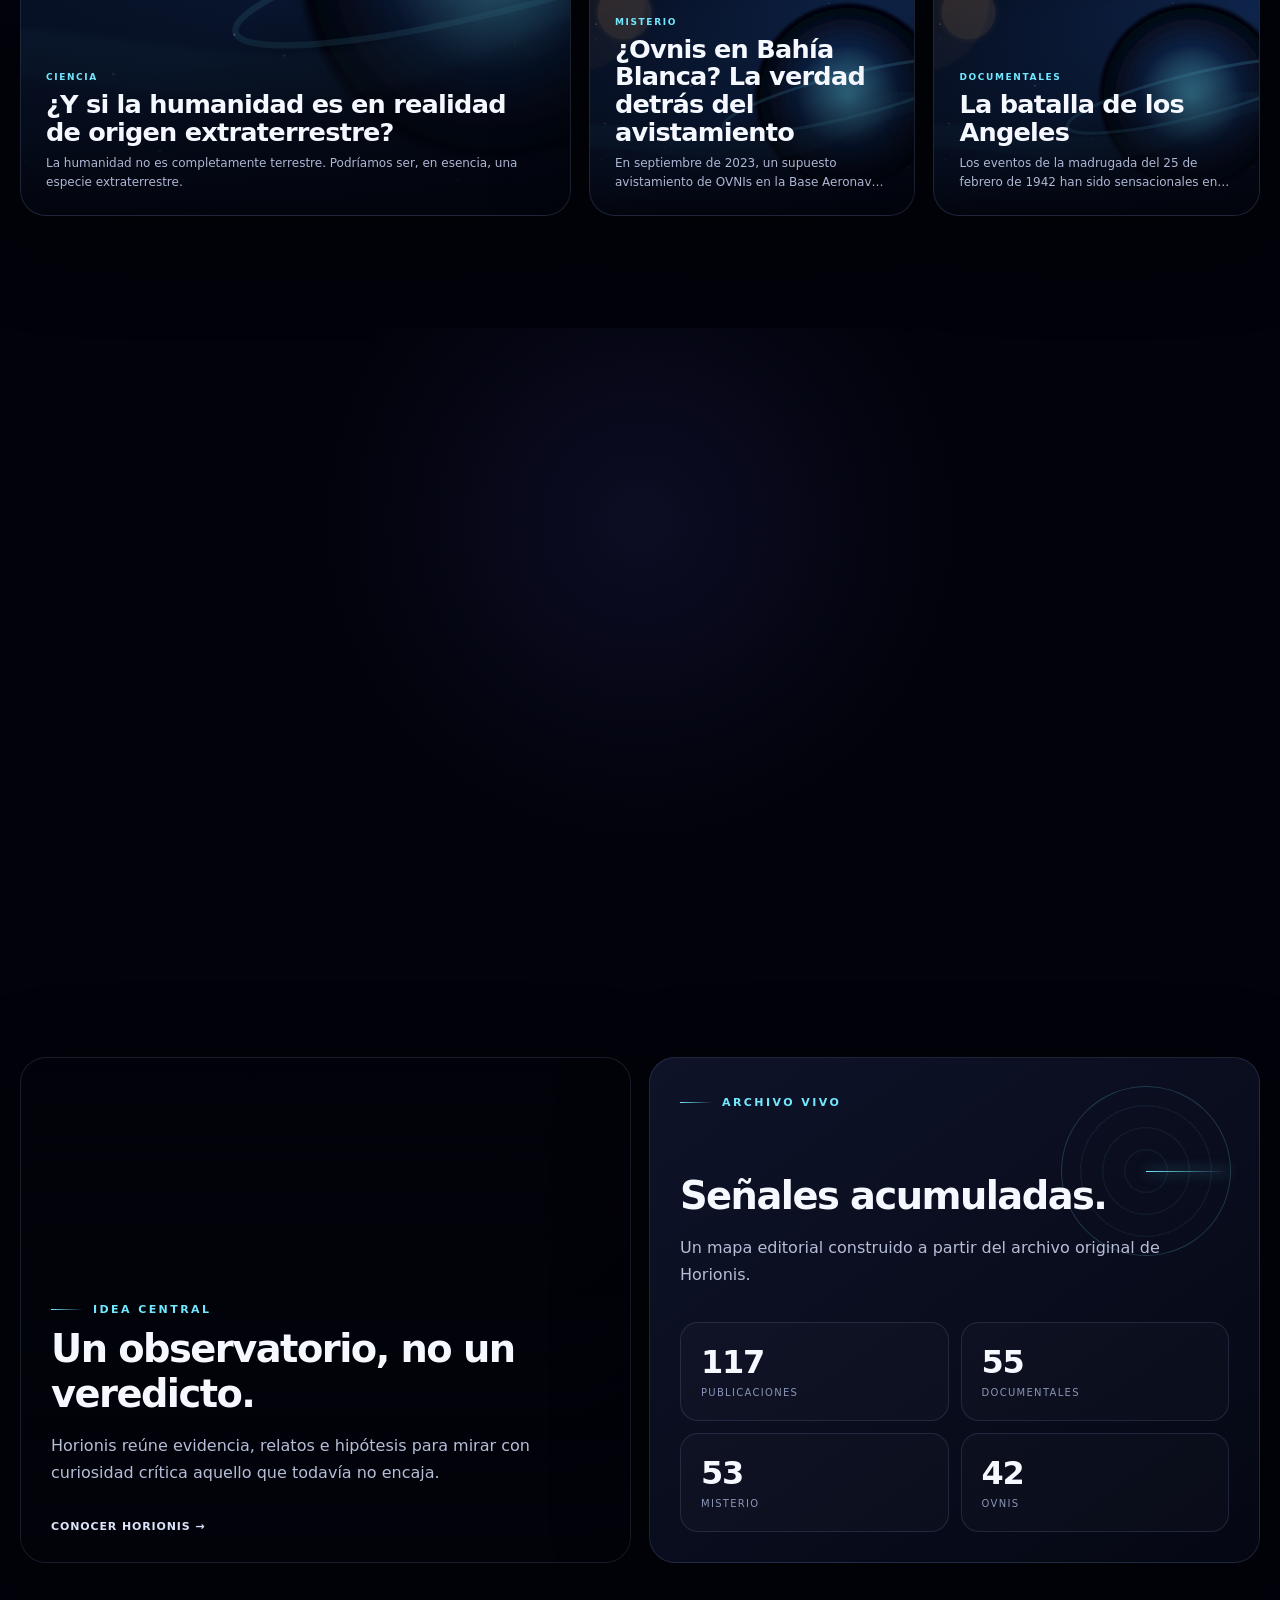
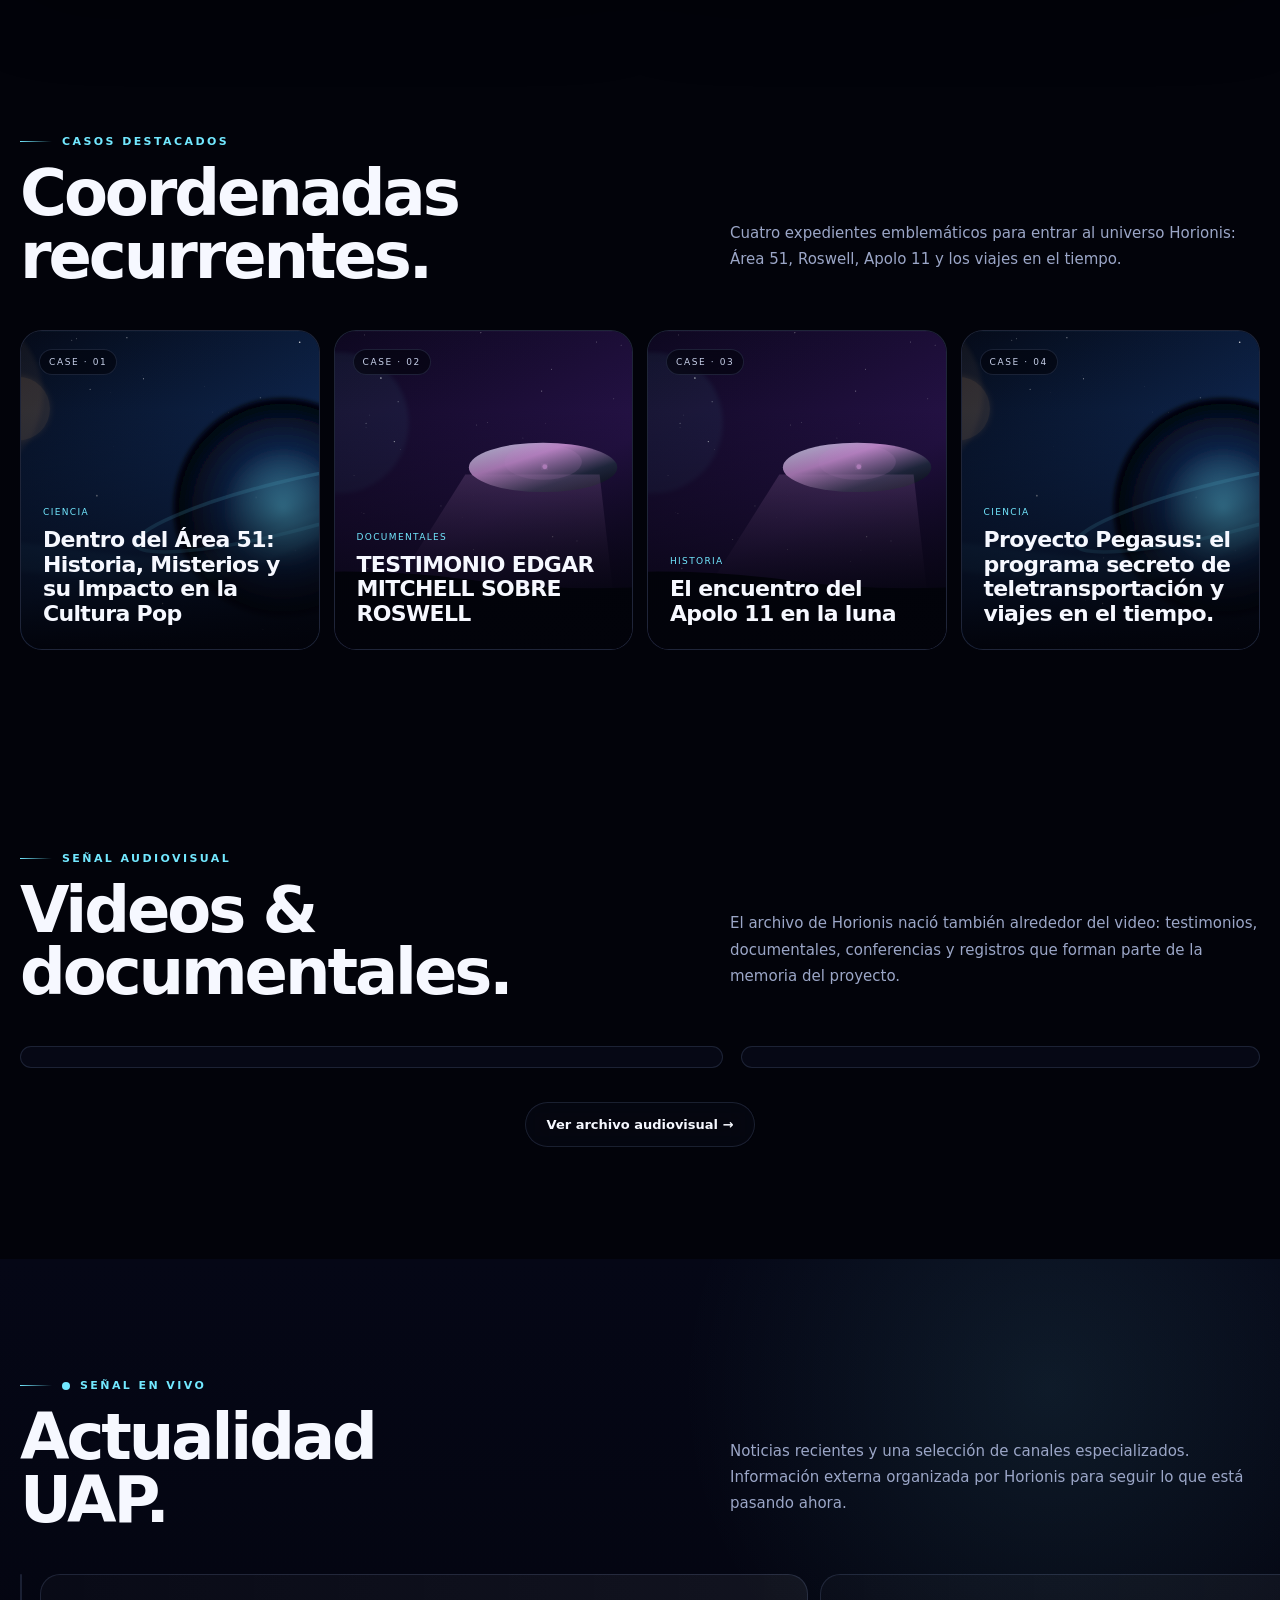
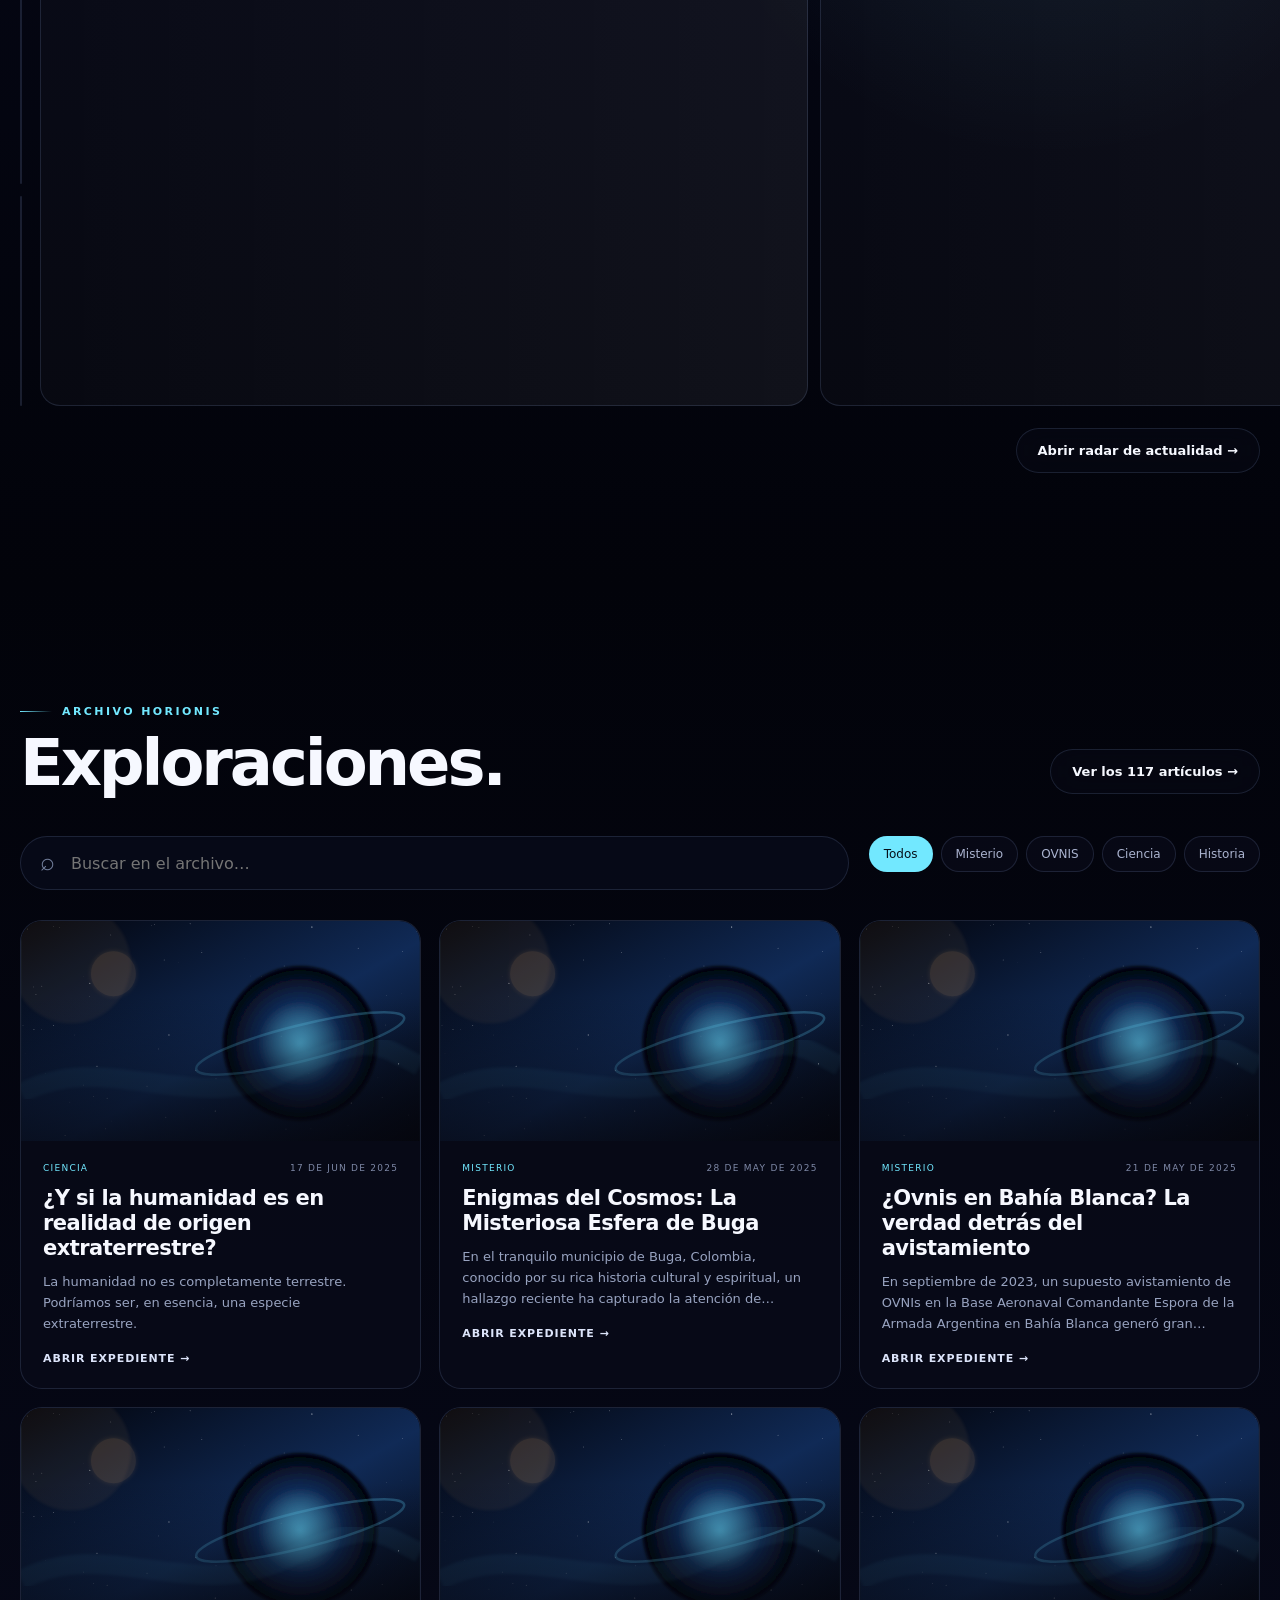
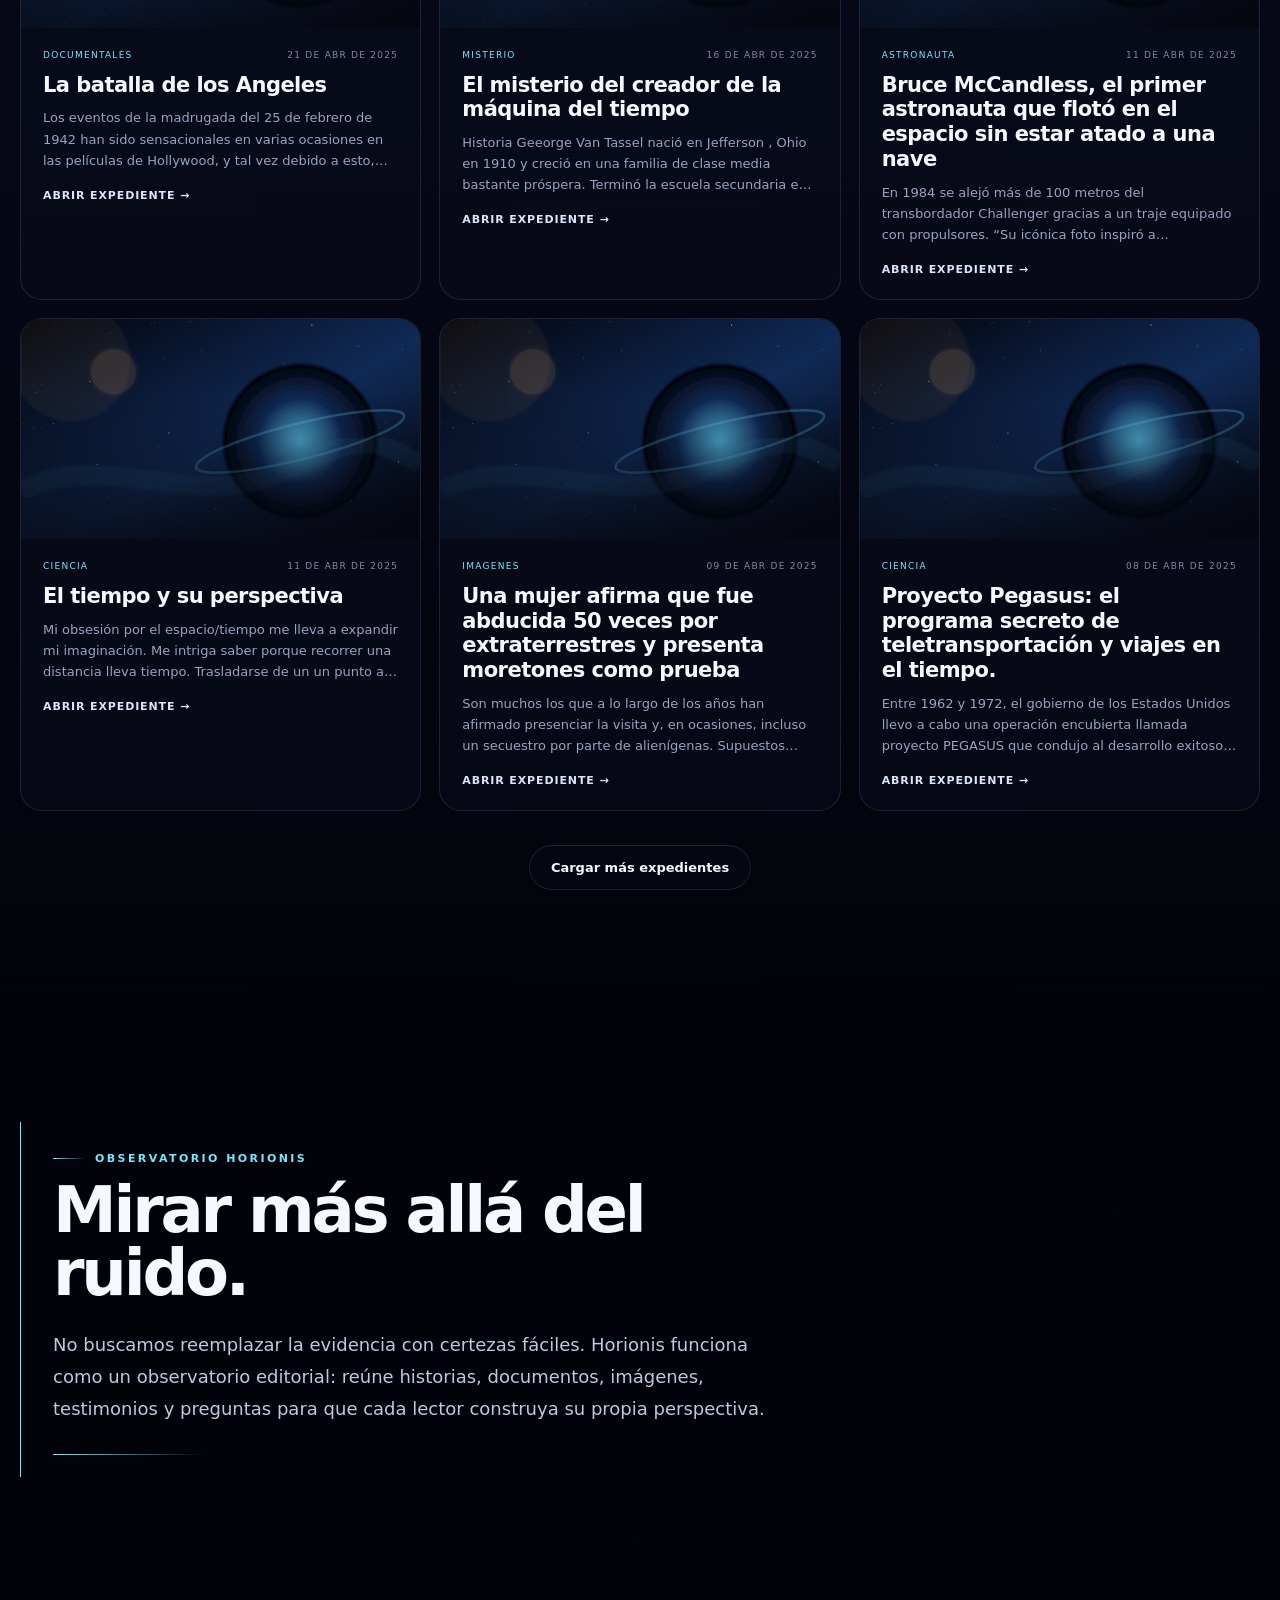
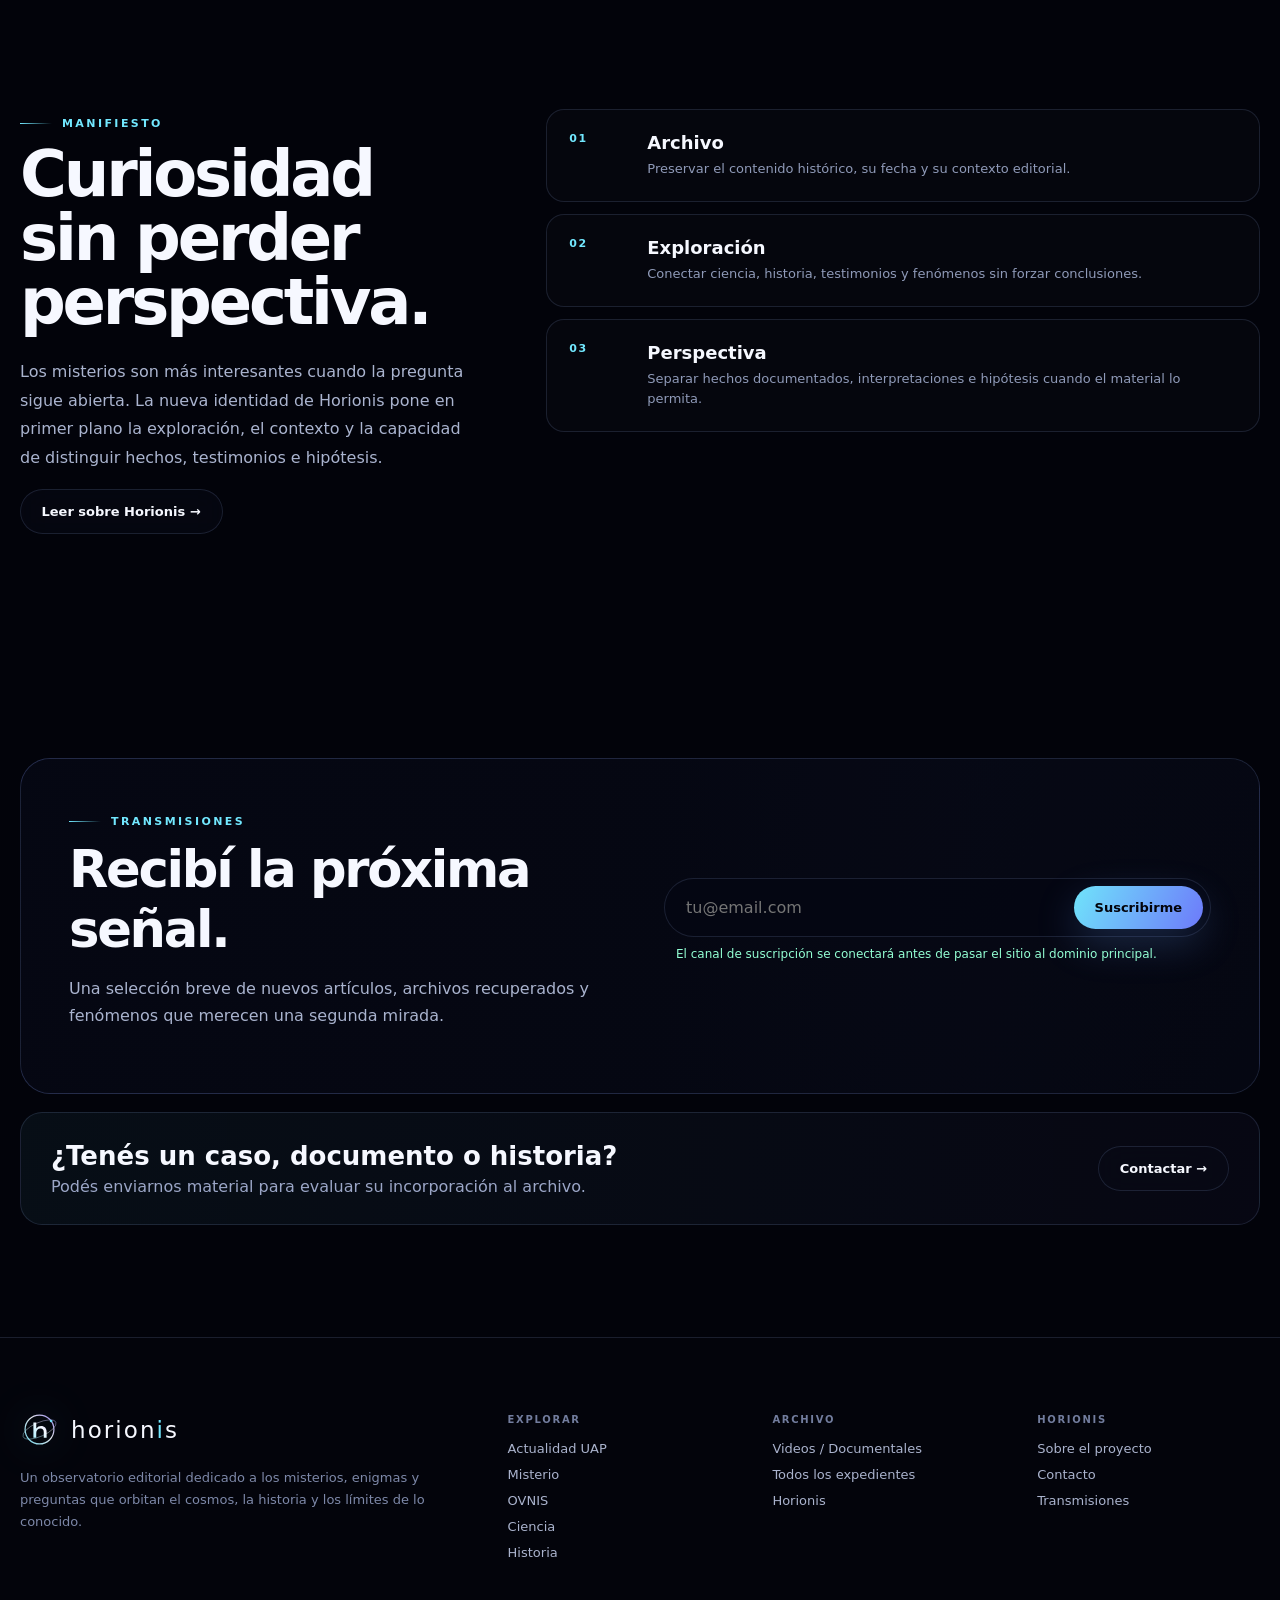
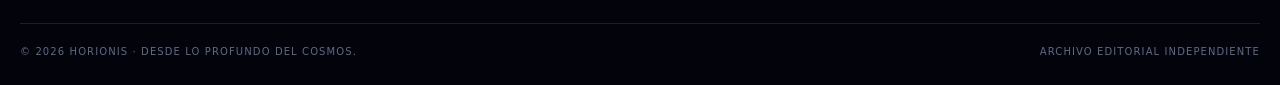
==== commit 39985888: "Refresh video card rendering on home" ====
--- a/index.html
+++ b/index.html
@@ -9,4 +9,4 @@
 <section class="section archive" id="archivo"><div class="container"><div class="section-head reveal"><div><div class="eyebrow">Archivo Horionis</div><h2 class="section-title">Exploraciones.</h2></div><a class="btn secondary" href="/archivo">Ver los 117 artículos →</a></div><div class="archive-toolbar reveal"><div class="search"><input id="archiveSearch" type="search" placeholder="Buscar en el archivo…" aria-label="Buscar en el archivo"></div><div class="filters"><button class="filter-btn active" data-cat="Todos">Todos</button><button class="filter-btn" data-cat="Misterio">Misterio</button><button class="filter-btn" data-cat="OVNIS">OVNIS</button><button class="filter-btn" data-cat="Ciencia">Ciencia</button><button class="filter-btn" data-cat="Historia">Historia</button></div></div><div class="blog-grid" id="blogGrid"></div><div class="loadmore-wrap"><button id="loadMore" class="btn secondary">Cargar más expedientes</button></div></div></section>
 <section class="observatory" id="observatorio"><div class="container"><div class="observatory-card reveal"><div class="eyebrow">Observatorio Horionis</div><h2>Mirar más allá del ruido.</h2><p>No buscamos reemplazar la evidencia con certezas fáciles. Horionis funciona como un observatorio editorial: reúne historias, documentos, imágenes, testimonios y preguntas para que cada lector construya su propia perspectiva.</p><div class="quote-line"></div></div></div></section>
 <section class="section" id="manifiesto"><div class="container"><div class="about-grid"><div class="manifesto-copy reveal"><div class="eyebrow">Manifiesto</div><h2>Curiosidad sin perder perspectiva.</h2><p>Los misterios son más interesantes cuando la pregunta sigue abierta. La nueva identidad de Horionis pone en primer plano la exploración, el contexto y la capacidad de distinguir hechos, testimonios e hipótesis.</p><a class="btn secondary" href="/sobre-horionis">Leer sobre Horionis →</a></div><div class="principles"><div class="principle reveal"><b>01</b><div><h3>Archivo</h3><p>Preservar el contenido histórico, su fecha y su contexto editorial.</p></div></div><div class="principle reveal"><b>02</b><div><h3>Exploración</h3><p>Conectar ciencia, historia, testimonios y fenómenos sin forzar conclusiones.</p></div></div><div class="principle reveal"><b>03</b><div><h3>Perspectiva</h3><p>Separar hechos documentados, interpretaciones e hipótesis cuando el material lo permita.</p></div></div></div></div></div></section>
-<section class="section" id="newsletter"><div class="container"><div class="newsletter-box reveal"><div><div class="eyebrow">Transmisiones</div><h2>Recibí la próxima señal.</h2><p>Una selección breve de nuevos artículos, archivos recuperados y fenómenos que merecen una segunda mirada.</p></div><div><form class="newsletter-form" data-demo-form><input type="email" required placeholder="tu@email.com" aria-label="Email"><button class="btn primary" type="submit">Suscribirme</button></form><div class="newsletter-note form-status">El canal de suscripción se conectará antes de pasar el sitio al dominio principal.</div></div></div><div style="height:18px"></div><div class="contact-strip reveal"><div><h3>¿Tenés un caso, documento o historia?</h3><p>Podés enviarnos material para evaluar su incorporación al archivo.</p></div><a class="btn secondary" href="/contacto">Contactar →</a></div></div></section></main><footer class="footer"><div class="container"><div class="footer-grid"><div class="footer-brand"><a class="brand" href="/"><img class="brand-mark" src="assets/logo-horionis.svg" alt="Horionis"><span class="wordmark">horion<i>i</i>s</span></a><p>Un observatorio editorial dedicado a los misterios, enigmas y preguntas que orbitan el cosmos, la historia y los límites de lo conocido.</p></div><div><h4>Explorar</h4><a href="/actualidad">Actualidad UAP</a><a href="/archivo?cat=Misterio">Misterio</a><a href="/archivo?cat=OVNIS">OVNIS</a><a href="/archivo?cat=Ciencia">Ciencia</a><a href="/archivo?cat=Historia">Historia</a></div><div><h4>Archivo</h4><a href="/documentales">Videos / Documentales</a><a href="/archivo">Todos los expedientes</a><a href="/archivo?cat=Horionis">Horionis</a></div><div><h4>Horionis</h4><a href="/sobre-horionis">Sobre el proyecto</a><a href="/contacto">Contacto</a><a href="/#newsletter">Transmisiones</a></div></div><div class="footer-bottom"><span>© <span id="year"></span> Horionis · Desde lo profundo del cosmos.</span><span>Archivo editorial independiente</span></div></div></footer><script src="js/posts-static.js?v=20261004-2140"></script><script src="js/common.js?v=20261004-2140"></script><script src="js/home.js?v=20261004-2140"></script><script src="js/forms.js"></script><script src="js/actualidad.js?v=20261005-2304"></script></body></html>+<section class="section" id="newsletter"><div class="container"><div class="newsletter-box reveal"><div><div class="eyebrow">Transmisiones</div><h2>Recibí la próxima señal.</h2><p>Una selección breve de nuevos artículos, archivos recuperados y fenómenos que merecen una segunda mirada.</p></div><div><form class="newsletter-form" data-demo-form><input type="email" required placeholder="tu@email.com" aria-label="Email"><button class="btn primary" type="submit">Suscribirme</button></form><div class="newsletter-note form-status">El canal de suscripción se conectará antes de pasar el sitio al dominio principal.</div></div></div><div style="height:18px"></div><div class="contact-strip reveal"><div><h3>¿Tenés un caso, documento o historia?</h3><p>Podés enviarnos material para evaluar su incorporación al archivo.</p></div><a class="btn secondary" href="/contacto">Contactar →</a></div></div></section></main><footer class="footer"><div class="container"><div class="footer-grid"><div class="footer-brand"><a class="brand" href="/"><img class="brand-mark" src="assets/logo-horionis.svg" alt="Horionis"><span class="wordmark">horion<i>i</i>s</span></a><p>Un observatorio editorial dedicado a los misterios, enigmas y preguntas que orbitan el cosmos, la historia y los límites de lo conocido.</p></div><div><h4>Explorar</h4><a href="/actualidad">Actualidad UAP</a><a href="/archivo?cat=Misterio">Misterio</a><a href="/archivo?cat=OVNIS">OVNIS</a><a href="/archivo?cat=Ciencia">Ciencia</a><a href="/archivo?cat=Historia">Historia</a></div><div><h4>Archivo</h4><a href="/documentales">Videos / Documentales</a><a href="/archivo">Todos los expedientes</a><a href="/archivo?cat=Horionis">Horionis</a></div><div><h4>Horionis</h4><a href="/sobre-horionis">Sobre el proyecto</a><a href="/contacto">Contacto</a><a href="/#newsletter">Transmisiones</a></div></div><div class="footer-bottom"><span>© <span id="year"></span> Horionis · Desde lo profundo del cosmos.</span><span>Archivo editorial independiente</span></div></div></footer><script src="js/posts-static.js?v=20261004-2140"></script><script src="js/common.js?v=20261004-2140"></script><script src="js/home.js?v=20261004-2140"></script><script src="js/forms.js"></script><script src="js/actualidad.js?v=20261005-2307"></script></body></html>
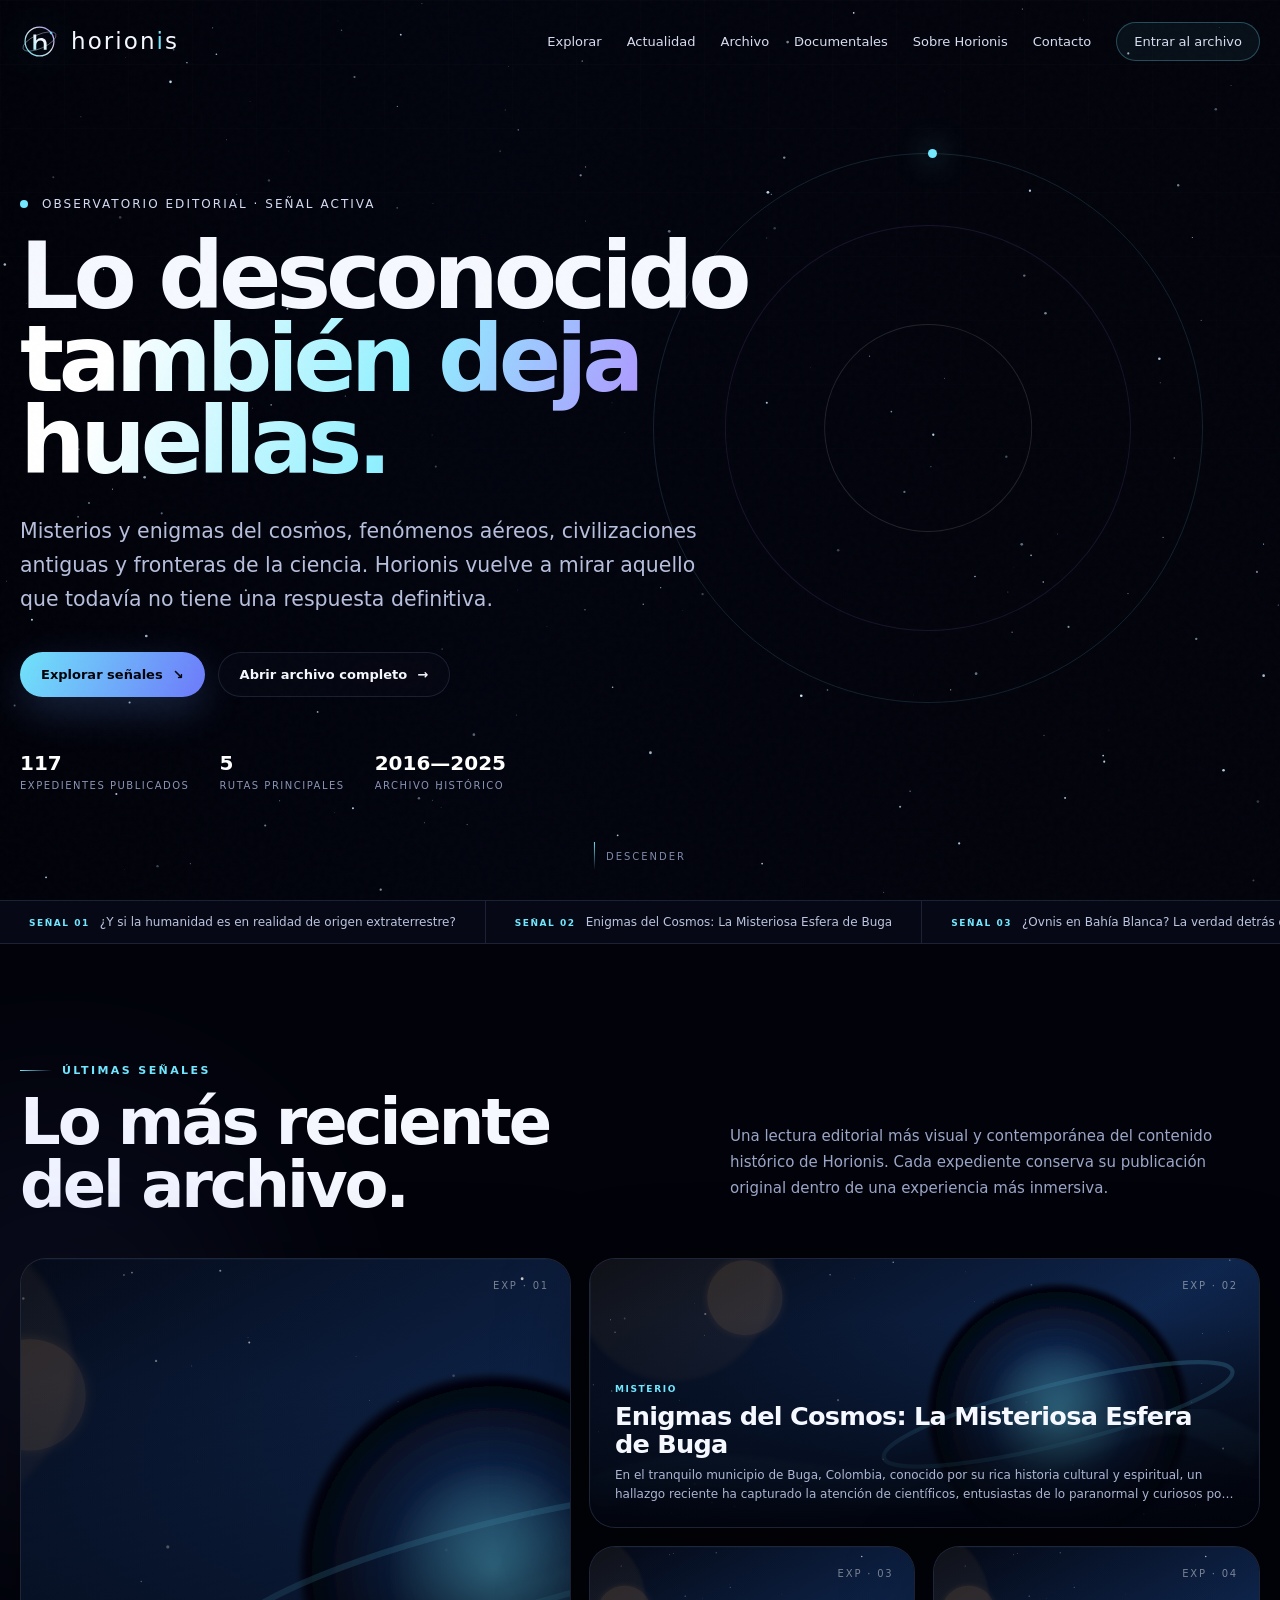
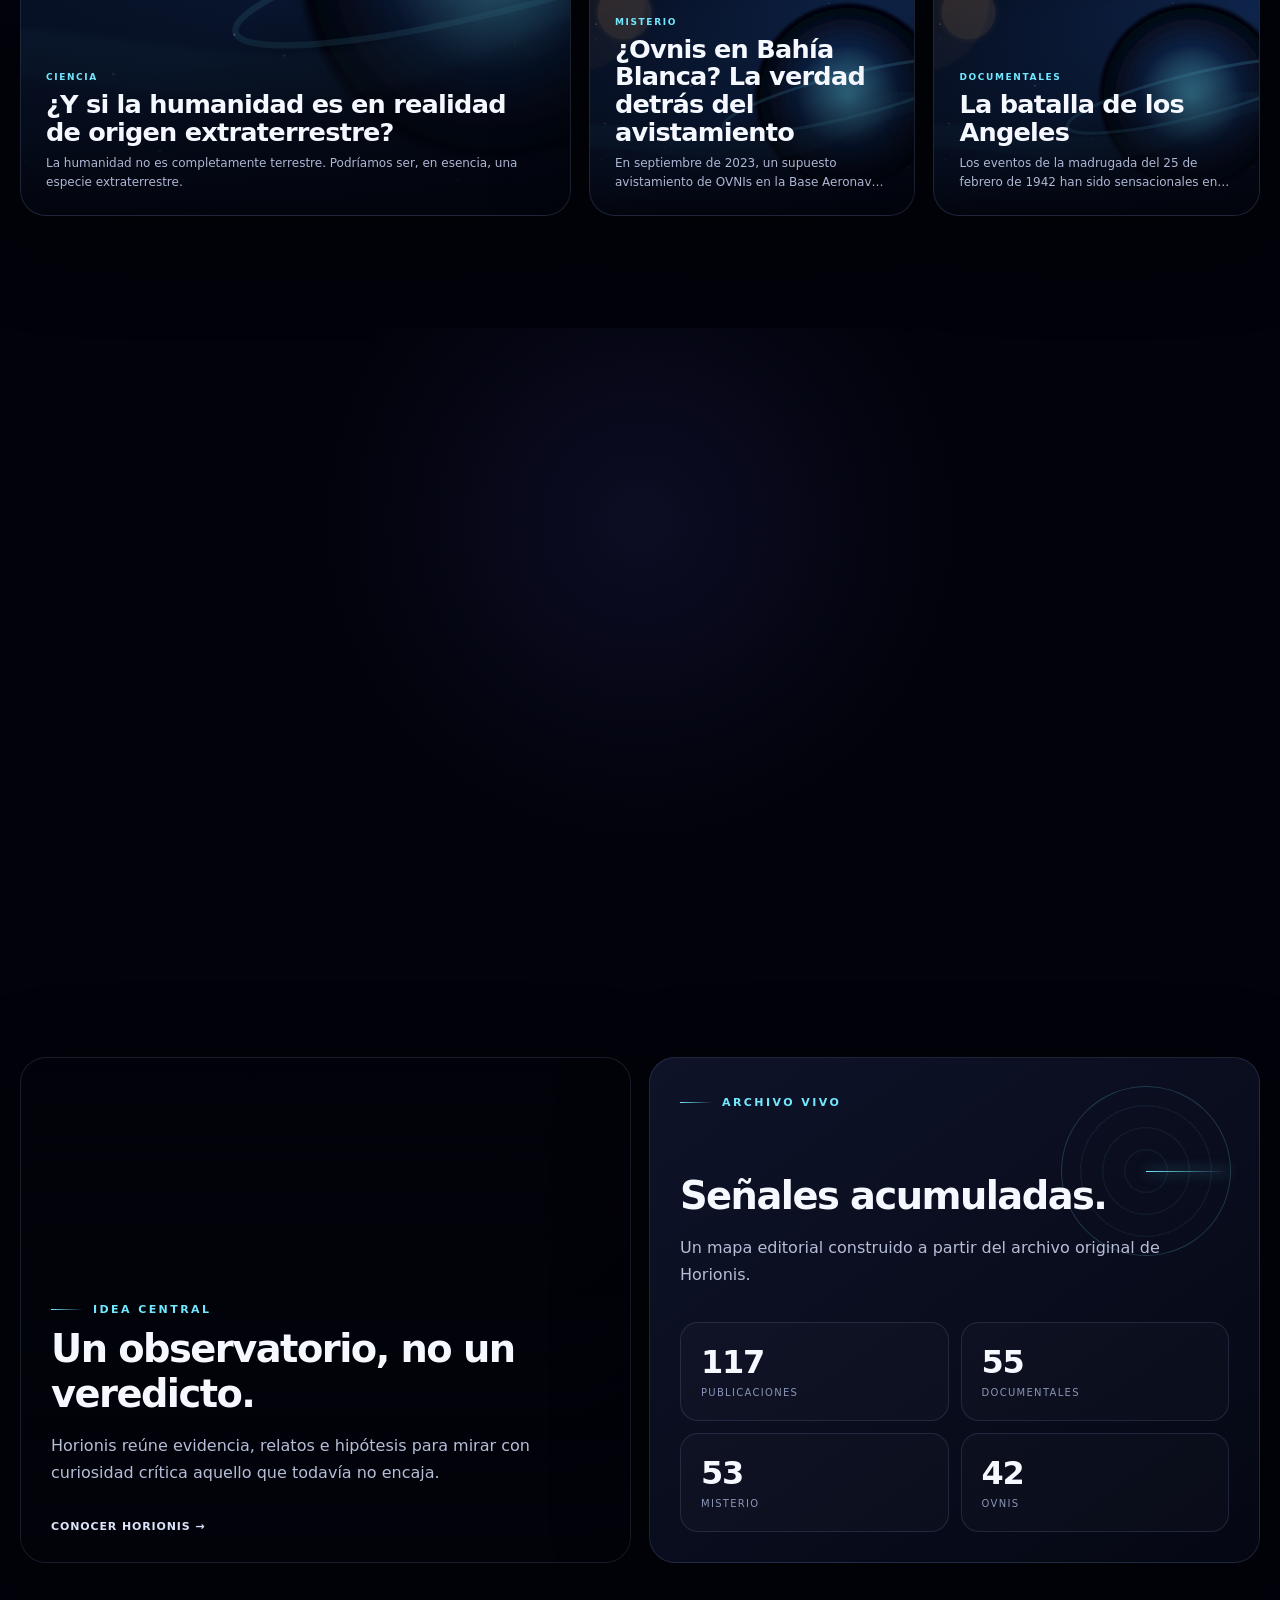
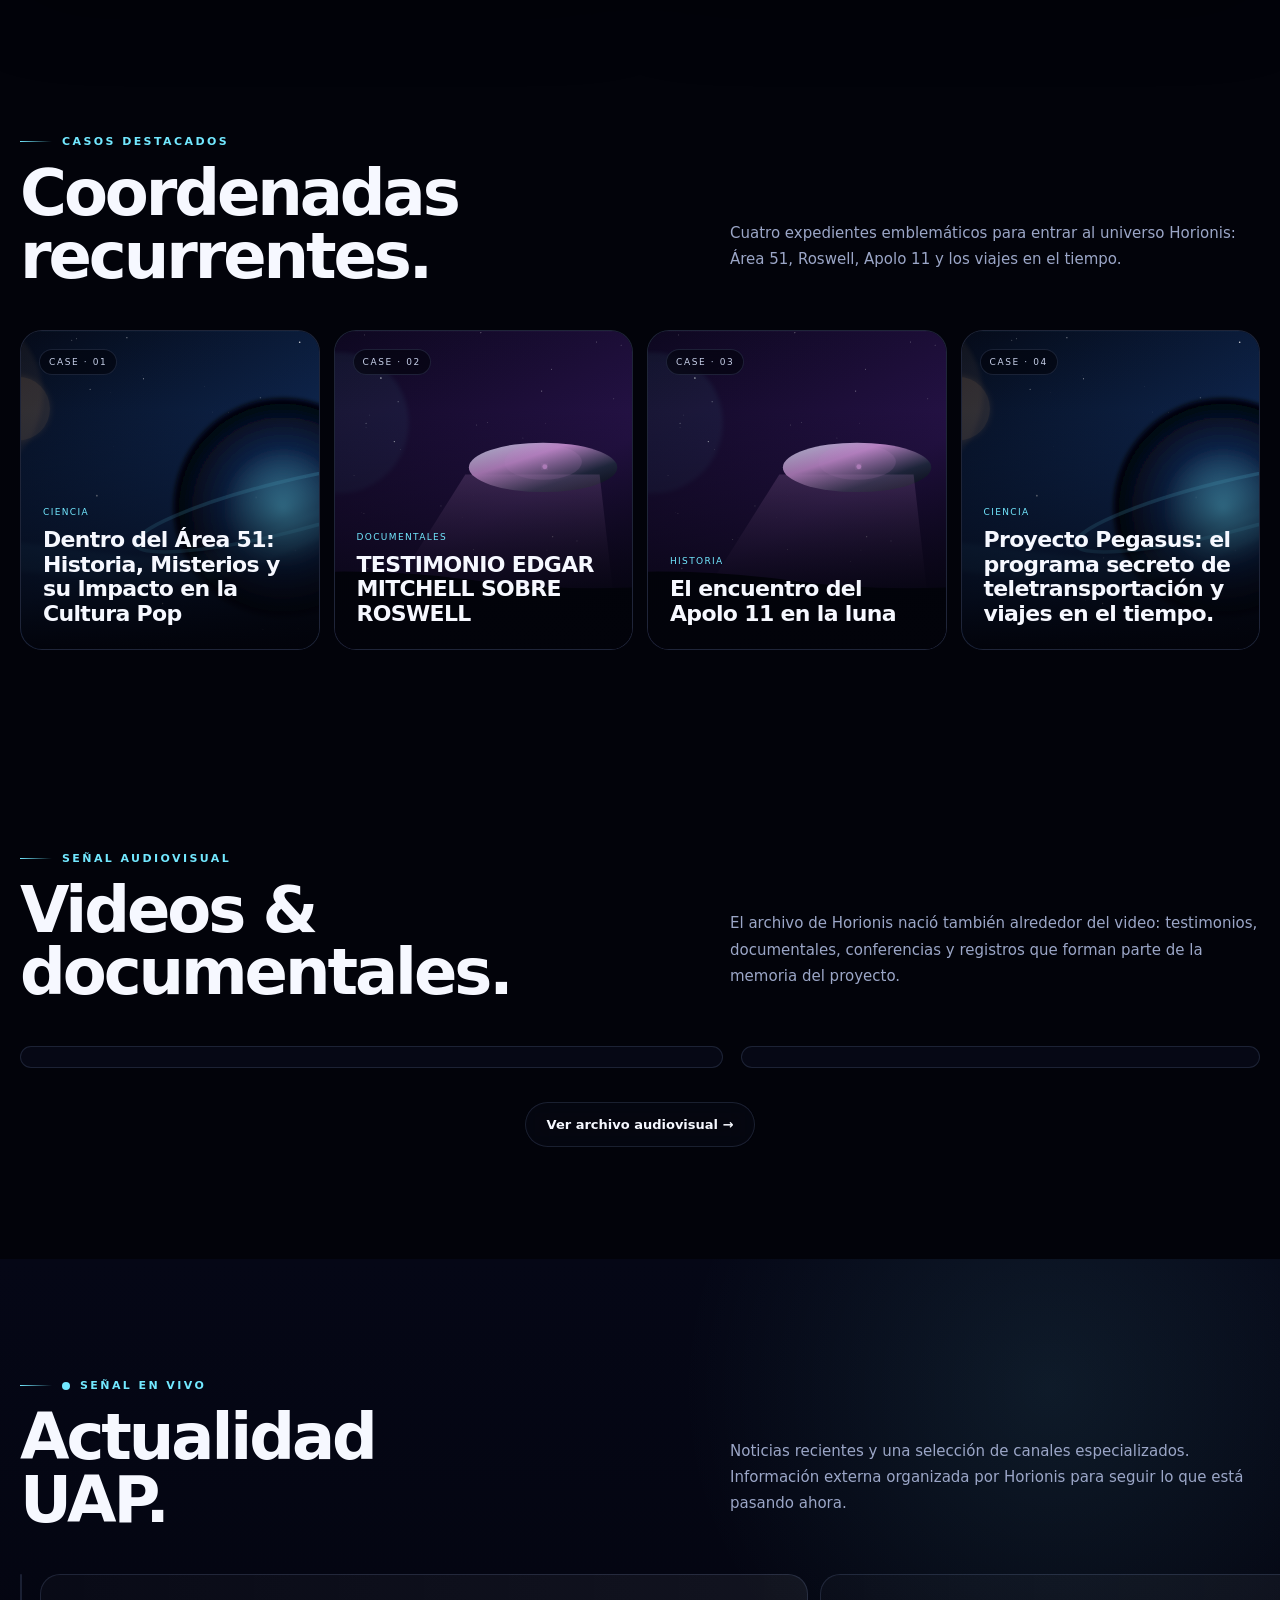
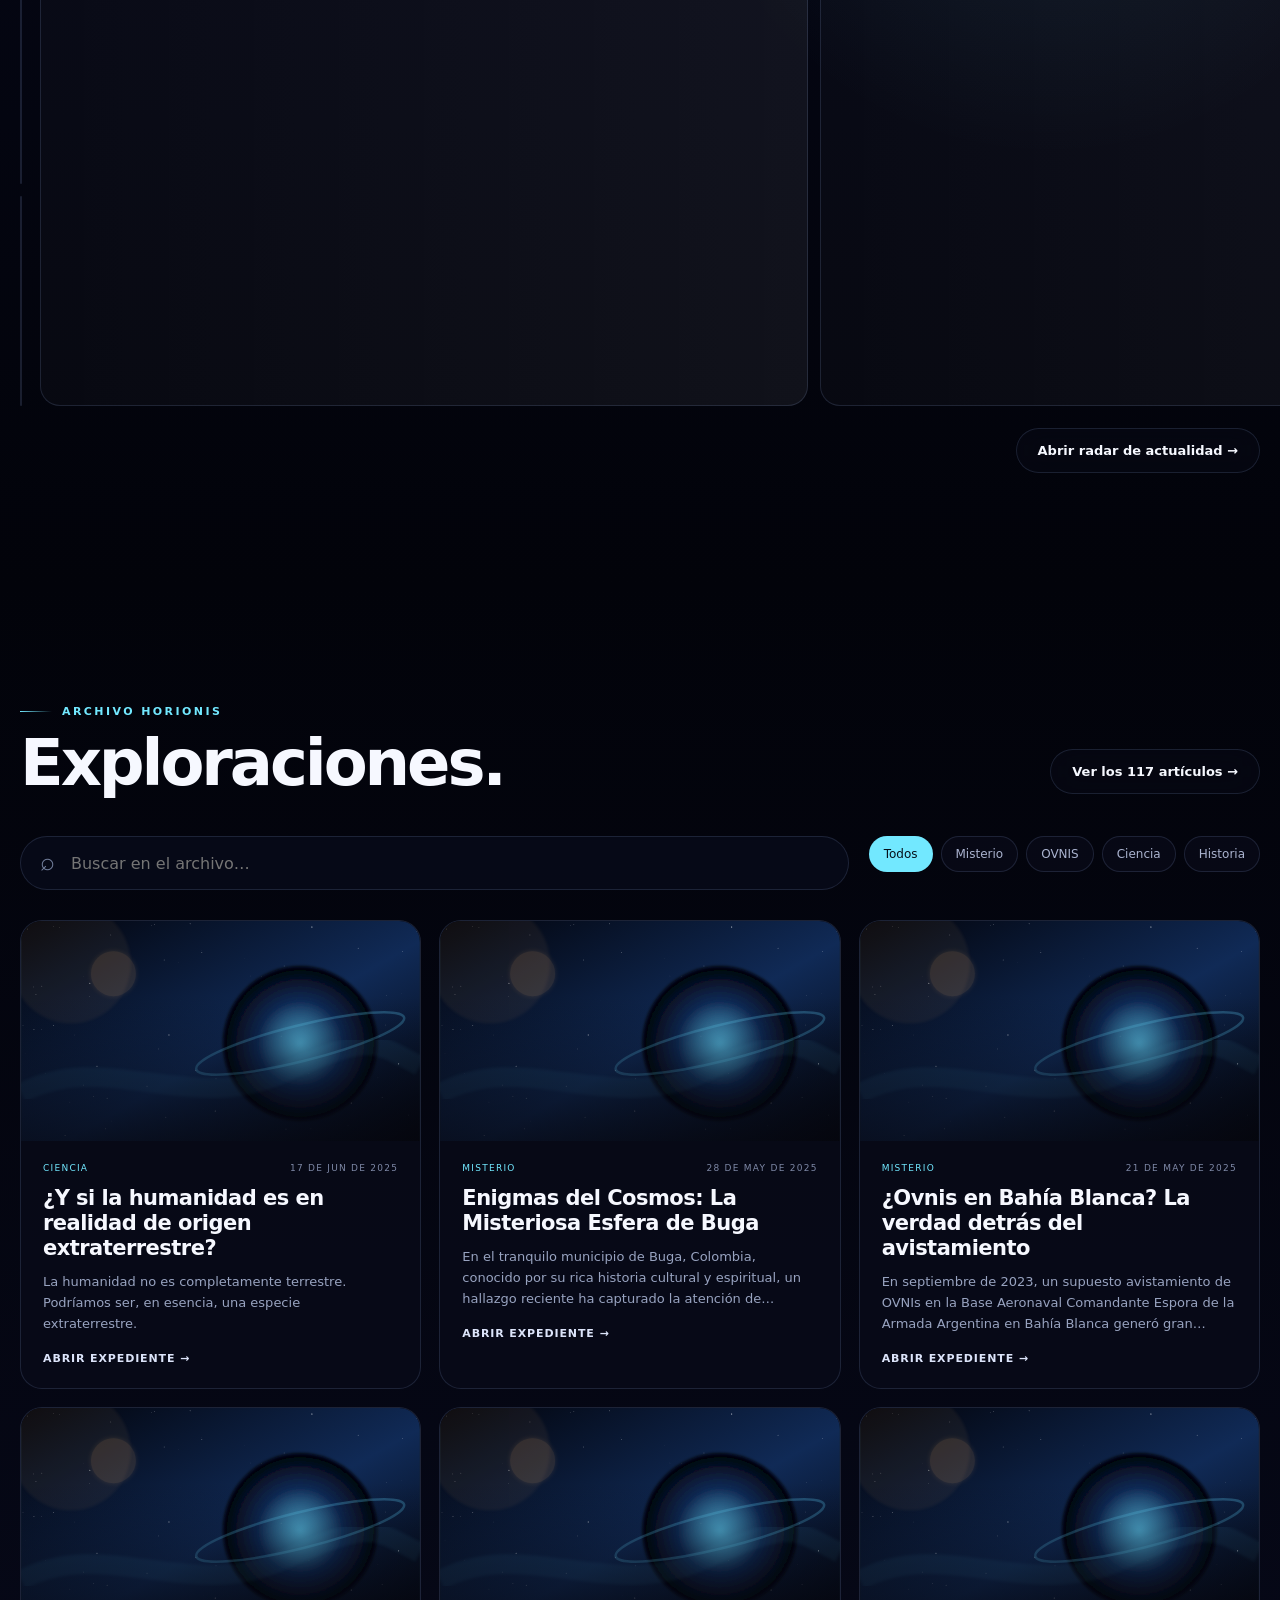
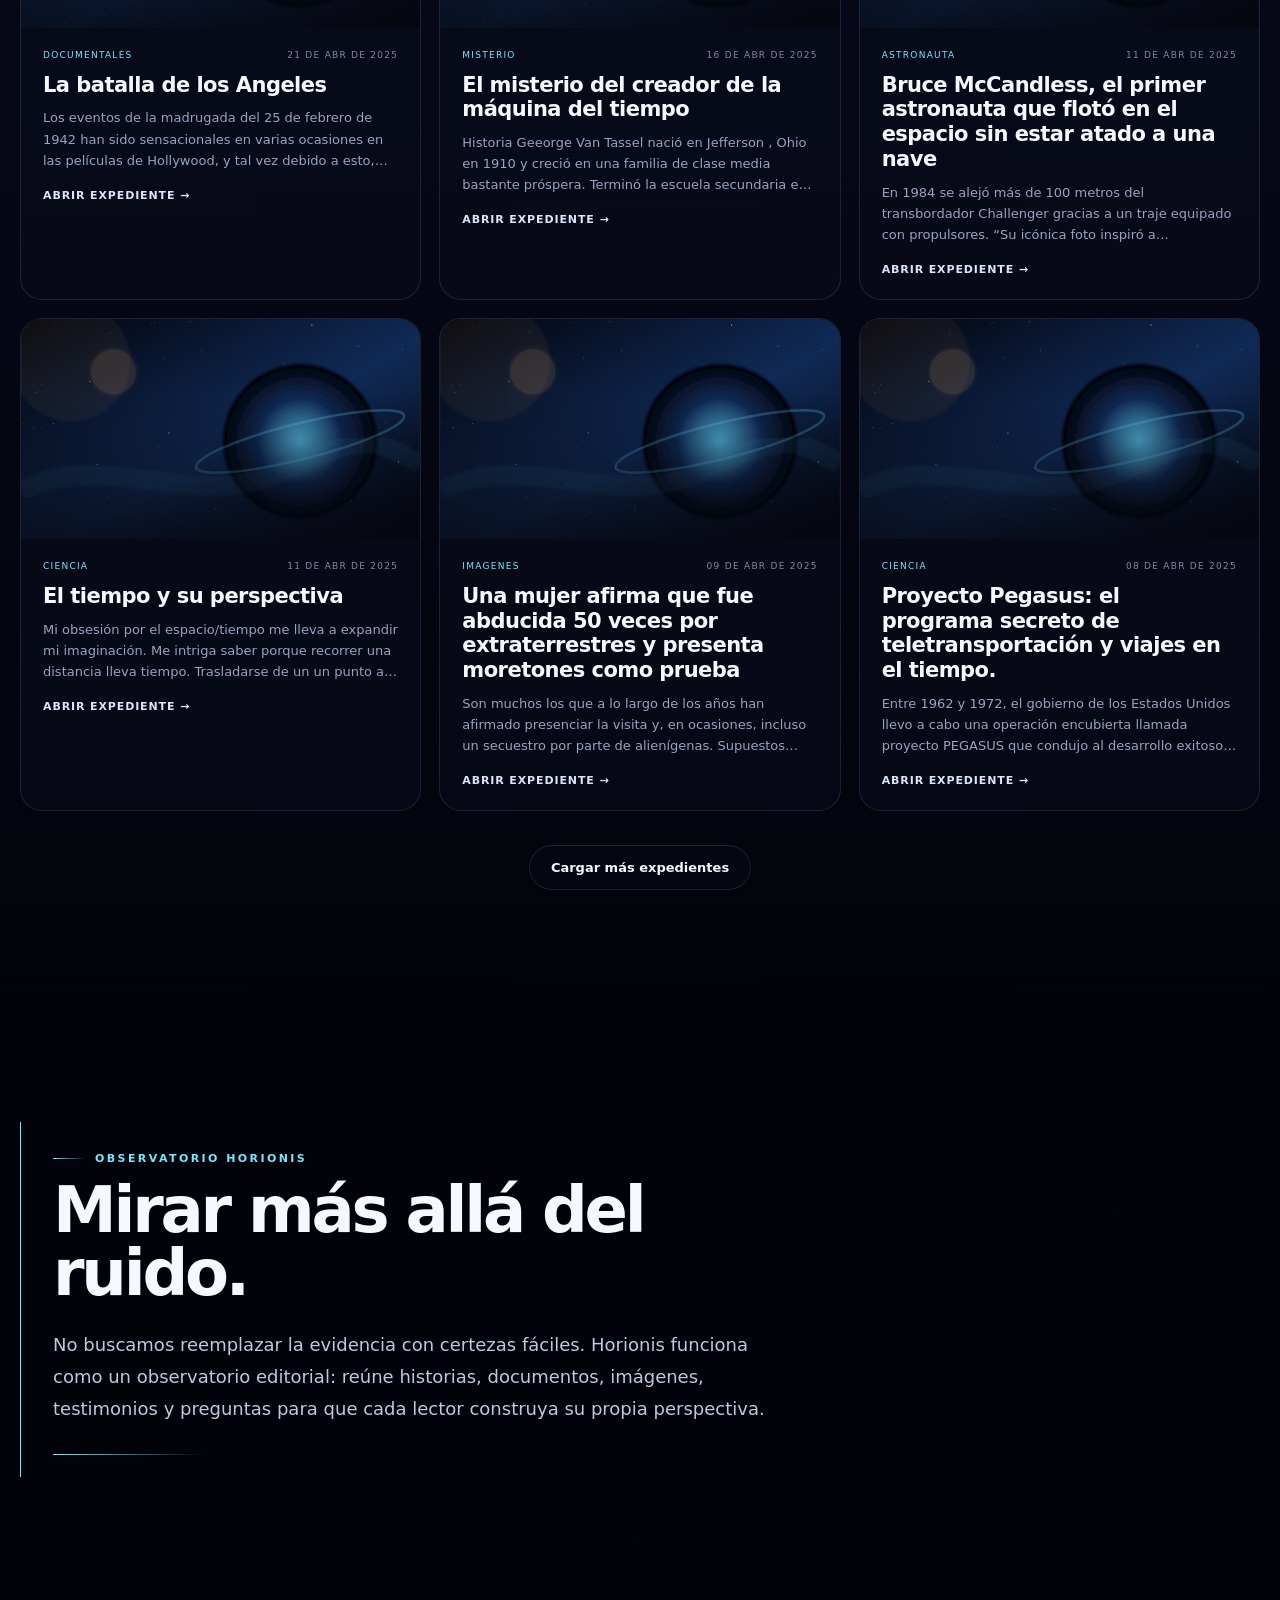
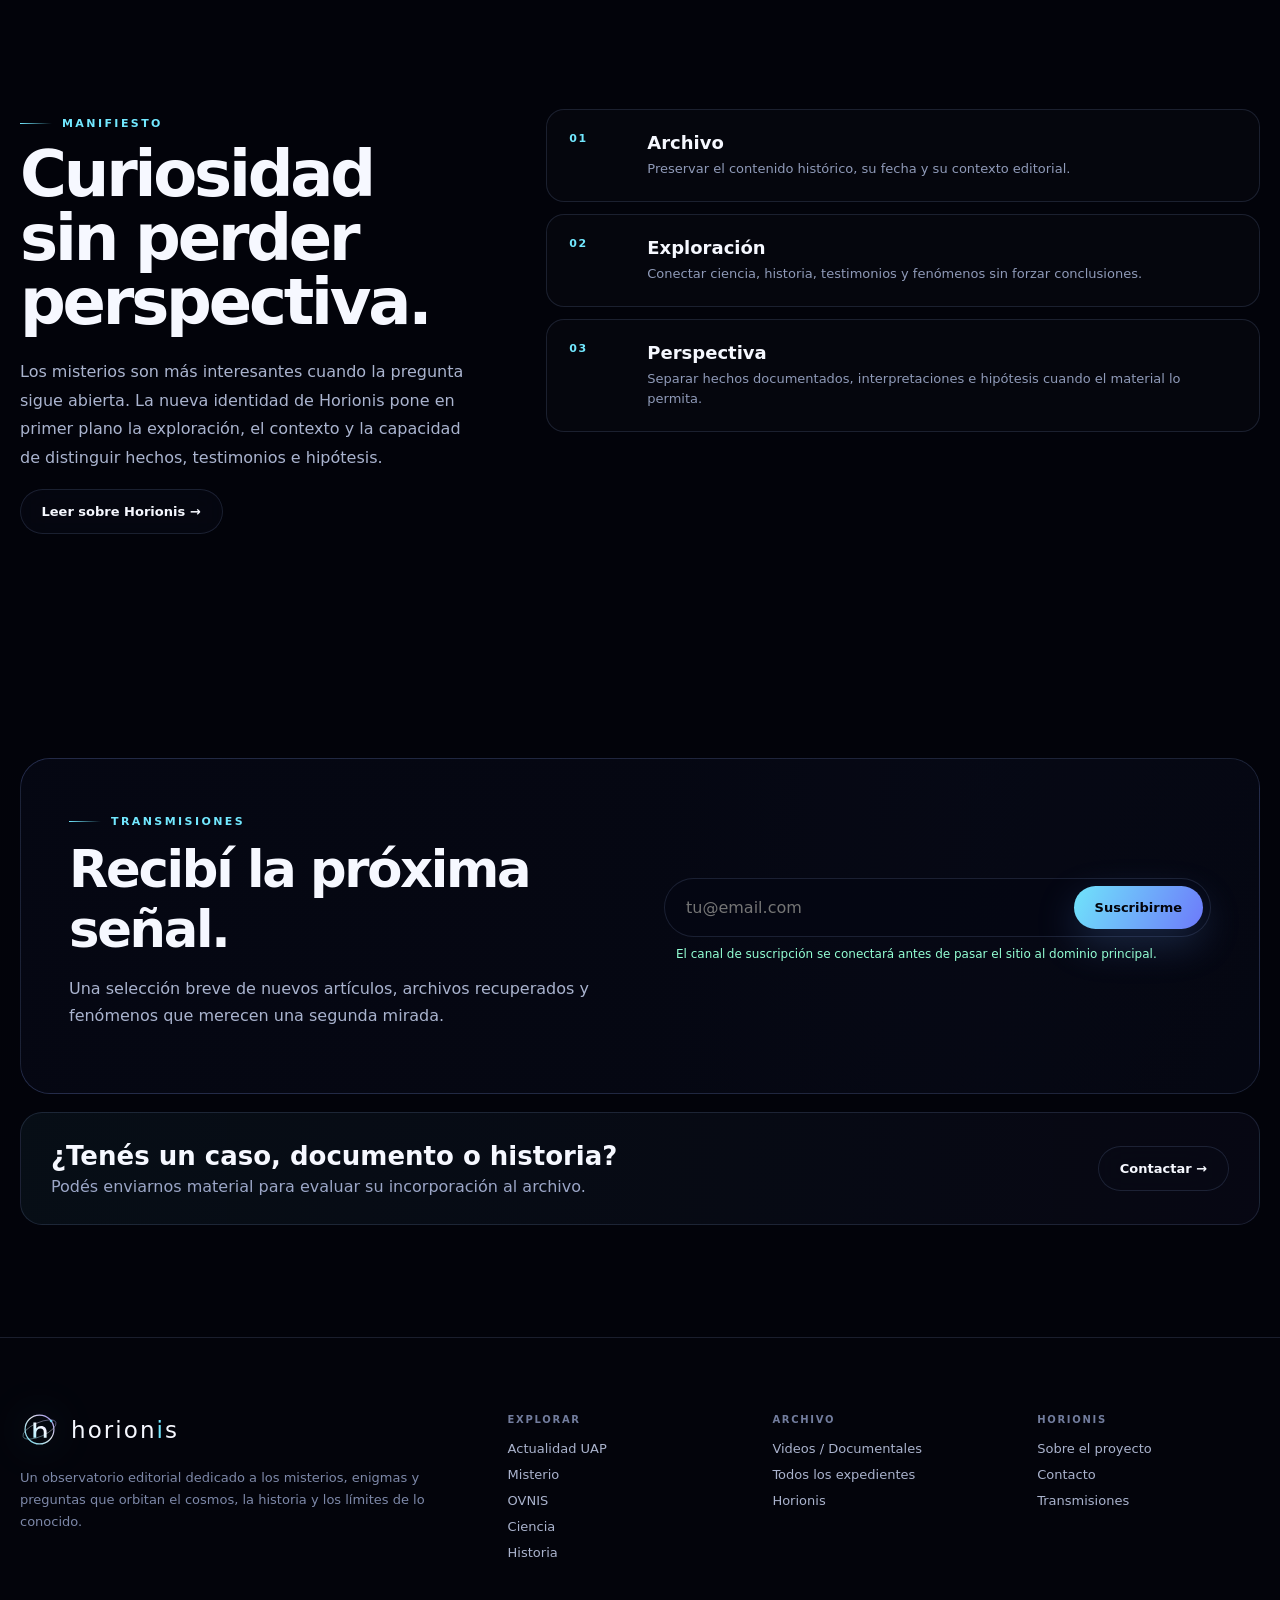
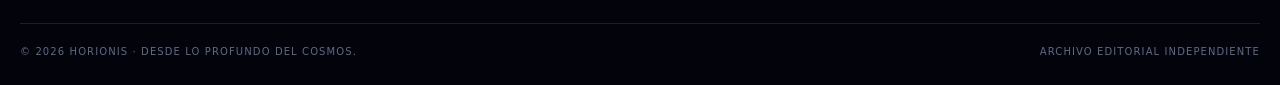
==== commit bbecd6ad: "Add Google Analytics 4 tracking" ====
--- a/index.html
+++ b/index.html
@@ -1,4 +1,4 @@
-<!doctype html><html lang="es"><head><meta charset="utf-8"><meta name="viewport" content="width=device-width,initial-scale=1"><title>Horionis · Misterios y Enigmas del Cosmos</title><meta name="description" content="Horionis explora misterios, fenómenos aéreos, ciencia, historia y enigmas del cosmos."><meta name="theme-color" content="#02030a"><meta property="og:type" content="website"><meta property="og:site_name" content="Horionis"><meta property="og:title" content="Horionis · Misterios y Enigmas del Cosmos"><meta property="og:description" content="Horionis explora misterios, fenómenos aéreos, ciencia, historia y enigmas del cosmos."><link rel="icon" href="assets/logo-horionis.svg"><link rel="stylesheet" href="css/styles-01.css"><link rel="stylesheet" href="css/styles-02.css"><link rel="stylesheet" href="css/styles-03.css"><link rel="stylesheet" href="css/styles-04.css?v=20261005-2248"><link rel="stylesheet" href="css/styles-05.css"><link rel="stylesheet" href="css/styles-06.css"><link rel="canonical" href="https://horionis.com/"><link rel="manifest" href="/site.webmanifest"></head><body><div class="cursor-glow"></div><header class="nav"><div class="container nav-inner"><a class="brand" href="/"><img class="brand-mark" src="assets/logo-horionis.svg" alt="Horionis"><span class="wordmark">horion<i>i</i>s</span></a><nav class="nav-links" aria-label="Principal"><a href="/#explorar">Explorar</a><a href="/actualidad">Actualidad</a><a href="/archivo">Archivo</a><a href="/documentales">Documentales</a><a href="/sobre-horionis">Sobre Horionis</a><a href="/contacto">Contacto</a><a class="nav-cta" href="/archivo">Entrar al archivo</a></nav><button class="menu-btn" aria-label="Abrir menú">☰</button></div></header>
+<!doctype html><html lang="es"><head><!-- Google tag (gtag.js) --><script async src="https://www.googletagmanager.com/gtag/js?id=G-SL8PKXR4TY"></script><script>window.dataLayer=window.dataLayer||[];function gtag(){dataLayer.push(arguments)}gtag('js',new Date());gtag('config','G-SL8PKXR4TY');</script><meta charset="utf-8"><meta name="viewport" content="width=device-width,initial-scale=1"><title>Horionis · Misterios y Enigmas del Cosmos</title><meta name="description" content="Horionis explora misterios, fenómenos aéreos, ciencia, historia y enigmas del cosmos."><meta name="theme-color" content="#02030a"><meta property="og:type" content="website"><meta property="og:site_name" content="Horionis"><meta property="og:title" content="Horionis · Misterios y Enigmas del Cosmos"><meta property="og:description" content="Horionis explora misterios, fenómenos aéreos, ciencia, historia y enigmas del cosmos."><link rel="icon" href="assets/logo-horionis.svg"><link rel="stylesheet" href="css/styles-01.css"><link rel="stylesheet" href="css/styles-02.css"><link rel="stylesheet" href="css/styles-03.css"><link rel="stylesheet" href="css/styles-04.css?v=20261005-2248"><link rel="stylesheet" href="css/styles-05.css"><link rel="stylesheet" href="css/styles-06.css"><link rel="canonical" href="https://horionis.com/"><link rel="manifest" href="/site.webmanifest"></head><body><div class="cursor-glow"></div><header class="nav"><div class="container nav-inner"><a class="brand" href="/"><img class="brand-mark" src="assets/logo-horionis.svg" alt="Horionis"><span class="wordmark">horion<i>i</i>s</span></a><nav class="nav-links" aria-label="Principal"><a href="/#explorar">Explorar</a><a href="/actualidad">Actualidad</a><a href="/archivo">Archivo</a><a href="/documentales">Documentales</a><a href="/sobre-horionis">Sobre Horionis</a><a href="/contacto">Contacto</a><a class="nav-cta" href="/archivo">Entrar al archivo</a></nav><button class="menu-btn" aria-label="Abrir menú">☰</button></div></header>
 <main><section class="hero"><div class="hero-bg"></div><canvas id="starfield"></canvas><div class="hero-orbit"><span class="orbit-dot"></span></div><div class="container"><div class="hero-content"><div class="hero-kicker"><span class="pulse"></span> Observatorio editorial · señal activa</div><h1>Lo desconocido <span>también deja huellas.</span></h1><p>Misterios y enigmas del cosmos, fenómenos aéreos, civilizaciones antiguas y fronteras de la ciencia. Horionis vuelve a mirar aquello que todavía no tiene una respuesta definitiva.</p><div class="hero-actions"><a class="btn primary" href="#explorar">Explorar señales <span>↘</span></a><a class="btn secondary" href="/archivo">Abrir archivo completo <span>→</span></a></div><div class="hero-meta"><div><b id="postCount">117</b>expedientes publicados</div><div><b id="topicCount">5</b>rutas principales</div><div><b id="yearRange">2016—2025</b>archivo histórico</div></div></div></div><div class="scroll-cue">Descender</div></section><div class="signal-strip"><div class="marquee" id="marquee"></div></div>
 <section class="section" id="explorar"><div class="glow" style="left:-220px;top:100px"></div><div class="container"><div class="section-head reveal"><div><div class="eyebrow">Últimas señales</div><h2 class="section-title">Lo más reciente<br>del archivo.</h2></div><p class="section-copy">Una lectura editorial más visual y contemporánea del contenido histórico de Horionis. Cada expediente conserva su publicación original dentro de una experiencia más inmersiva.</p></div><div class="featured-grid" id="featured"></div></div></section>
 <section class="section topics"><div class="container"><div class="section-head reveal"><div><div class="eyebrow">Constelación temática</div><h2 class="section-title">Cinco rutas hacia<br>lo inexplicable.</h2></div><p class="section-copy">El archivo se organiza por preguntas, no por certezas. Elegí una ruta y recorré años de historias, documentos, hipótesis y testimonios.</p></div><div class="topic-grid" id="topics"></div></div></section>
--- a/css/styles-04.css
+++ b/css/styles-04.css
@@ -4,8 +4,9 @@
 .newsletter-box{border:1px solid var(--line);border-radius:30px;padding:48px;display:grid;grid-template-columns:1fr 1fr;gap:48px;align-items:center;background:linear-gradient(120deg,rgba(21,27,57,.74),rgba(7,10,24,.74)),url('https://images.unsplash.com/photo-1454789548928-9efd52dc4031?auto=format&fit=crop&w=1600&q=75') right center/auto 100% no-repeat;position:relative;overflow:hidden}.newsletter-box::after{content:"";position:absolute;inset:0;background:linear-gradient(90deg,rgba(5,7,18,.98) 0 52%,rgba(5,7,18,.65) 78%,rgba(5,7,18,.72))}.newsletter-box>*{position:relative;z-index:2}.newsletter-box h2{font-size:clamp(36px,4vw,58px);margin:11px 0;letter-spacing:-.045em}.newsletter-box p{color:#a9b3ce;line-height:1.7}.newsletter-form{display:flex;gap:9px;padding:7px;border:1px solid var(--line);border-radius:999px;background:rgba(5,7,18,.78)}.newsletter-form input{flex:1;min-width:0;background:transparent;border:0;outline:none;color:#fff;padding:0 14px}.newsletter-note{color:#6f7896;font-size:10px;margin:10px 12px}.contact-strip{display:grid;grid-template-columns:1fr auto;gap:30px;align-items:center;padding:28px 30px;border:1px solid var(--line);border-radius:22px;background:linear-gradient(90deg,rgba(114,232,255,.05),rgba(154,134,255,.04))}.contact-strip h3{font-size:26px;margin:0 0 6px}.contact-strip p{margin:0;color:var(--muted)}
 
 /* Actualidad UAP */
-.live-hero{position:relative;overflow:hidden;background:radial-gradient(circle at 78% 24%,rgba(114,232,255,.13),transparent 26%),radial-gradient(circle at 65% 18%,rgba(154,134,255,.15),transparent 34%),linear-gradient(180deg,#050818,#02030a)}
-.live-hero::after{content:"";position:absolute;right:8%;top:18%;width:360px;aspect-ratio:1;border:1px solid rgba(114,232,255,.1);border-radius:50%;box-shadow:0 0 0 60px rgba(114,232,255,.025),0 0 0 120px rgba(154,134,255,.018);pointer-events:none}
+.page-hero.live-hero{position:relative;overflow:hidden;background:linear-gradient(90deg,rgba(2,3,10,.48) 0%,rgba(2,3,10,.32) 36%,rgba(2,3,10,.10) 62%,rgba(2,3,10,.14) 100%),url('/assets/actualidad-orion-bg.svg?v=20261005-2340') center right/cover no-repeat}
+.live-hero::after{display:none}
+.live-hero .container{position:relative;z-index:1}
 .live-hero .eyebrow{display:flex;align-items:center;gap:10px}.live-stamp{margin-top:30px;color:#73809f;font-size:10px;letter-spacing:.14em;text-transform:uppercase}
 .live-section{background:linear-gradient(180deg,#02030a,#050716)}.live-videos-section{background:radial-gradient(circle at 20% 30%,rgba(96,165,250,.07),transparent 30%),#02030a}
 .live-news-grid{display:grid;grid-template-columns:repeat(3,1fr);gap:14px}.live-news-card{min-height:210px;padding:22px;border:1px solid var(--line);border-radius:20px;background:linear-gradient(145deg,rgba(15,19,39,.82),rgba(6,8,18,.78));display:flex;flex-direction:column;transition:.28s var(--ease)}.live-news-card:hover{transform:translateY(-5px);border-color:rgba(114,232,255,.32);box-shadow:0 18px 46px rgba(0,0,0,.25)}.live-card-top{display:flex;align-items:center;gap:8px;color:#7e89a8;font-size:9px;text-transform:uppercase;letter-spacing:.11em}.live-card-top time{margin-left:auto;white-space:nowrap}.live-dot{width:6px;height:6px;border-radius:50%;background:var(--cyan);box-shadow:0 0 12px rgba(114,232,255,.8)}.live-news-card h3{font-size:19px;line-height:1.25;letter-spacing:-.025em;margin:20px 0 24px}.live-arrow{margin-top:auto;color:var(--cyan);font-size:10px;text-transform:uppercase;letter-spacing:.1em}
@@ -13,7 +14,7 @@
 .live-skeleton{height:210px;border-radius:20px;border:1px solid var(--line);background:linear-gradient(90deg,rgba(255,255,255,.025),rgba(255,255,255,.06),rgba(255,255,255,.025));background-size:200% 100%;animation:liveShimmer 1.5s linear infinite}.live-skeleton.video{height:auto;aspect-ratio:16/9}.live-empty{grid-column:1/-1;padding:40px;border:1px dashed var(--line);border-radius:18px;color:#7f8aa7;text-align:center}.live-offline{display:none}@keyframes liveShimmer{to{background-position:-200% 0}}
 .live-home-section{background:radial-gradient(circle at 82% 14%,rgba(114,232,255,.09),transparent 28%),linear-gradient(180deg,#050716,#02030a)}.live-home-grid{display:grid;grid-template-columns:.9fr 1.1fr;gap:18px}.live-home-news,.live-home-videos{display:grid;gap:12px}.live-home-news .live-news-card.compact{min-height:0;padding:18px}.live-home-news .live-news-card.compact h3{font-size:16px;margin:12px 0 14px}.live-home-videos{grid-template-columns:1fr 1fr}.live-video-card.compact .live-video-copy{padding:14px}.live-video-card.compact .live-video-copy h3{font-size:14px}.live-video-card.compact .live-play{width:48px;height:48px}.live-home-cta{display:flex;justify-content:flex-end;margin-top:22px}
 @media(max-width:980px){.live-news-grid,.live-video-grid{grid-template-columns:repeat(2,1fr)}.live-home-grid{grid-template-columns:1fr}.live-home-videos{grid-template-columns:repeat(2,1fr)}}
-@media(max-width:620px){.live-news-grid,.live-video-grid,.live-home-videos{grid-template-columns:1fr}.live-news-card{min-height:0}.live-hero::after{width:250px;right:-70px;top:26%}.live-home-cta{justify-content:flex-start}}
+@media(max-width:620px){.live-news-grid,.live-video-grid,.live-home-videos{grid-template-columns:1fr}.live-news-card{min-height:0}.page-hero.live-hero{background-position:70% center}.live-home-cta{justify-content:flex-start}}
 .live-channel-live{position:absolute;z-index:2;left:12px;bottom:12px;padding:7px 9px;border-radius:999px;background:rgba(3,5,14,.72);border:1px solid rgba(114,232,255,.22);font-size:8px;font-weight:800;letter-spacing:.12em;color:#d9f8ff}.live-channel-card .live-video-media::before{content:"";position:absolute;inset:0;z-index:1;background:radial-gradient(circle at 50% 50%,transparent 0 24%,rgba(2,3,10,.08) 62%,rgba(2,3,10,.55) 100%)}
 
 .live-news-card{padding:0;overflow:hidden}.live-news-media{aspect-ratio:16/9;background:#080b18;overflow:hidden;border-bottom:1px solid var(--line)}.live-news-media img{width:100%;height:100%;object-fit:cover;display:block;transition:.5s var(--ease)}.live-news-card:hover .live-news-media img{transform:scale(1.035)}.live-news-copy{padding:18px 20px 20px;display:flex;flex-direction:column;flex:1}.live-news-card.compact .live-news-media{aspect-ratio:16/8.5}.live-news-card.compact .live-news-copy{padding:14px 16px 16px}.live-news-card.compact{padding:0}.live-news-card.compact h3{margin:10px 0 12px}.live-channel-card .live-video-copy h3{min-height:2.55em}.live-home-videos .live-channel-card .live-video-copy h3{min-height:0}
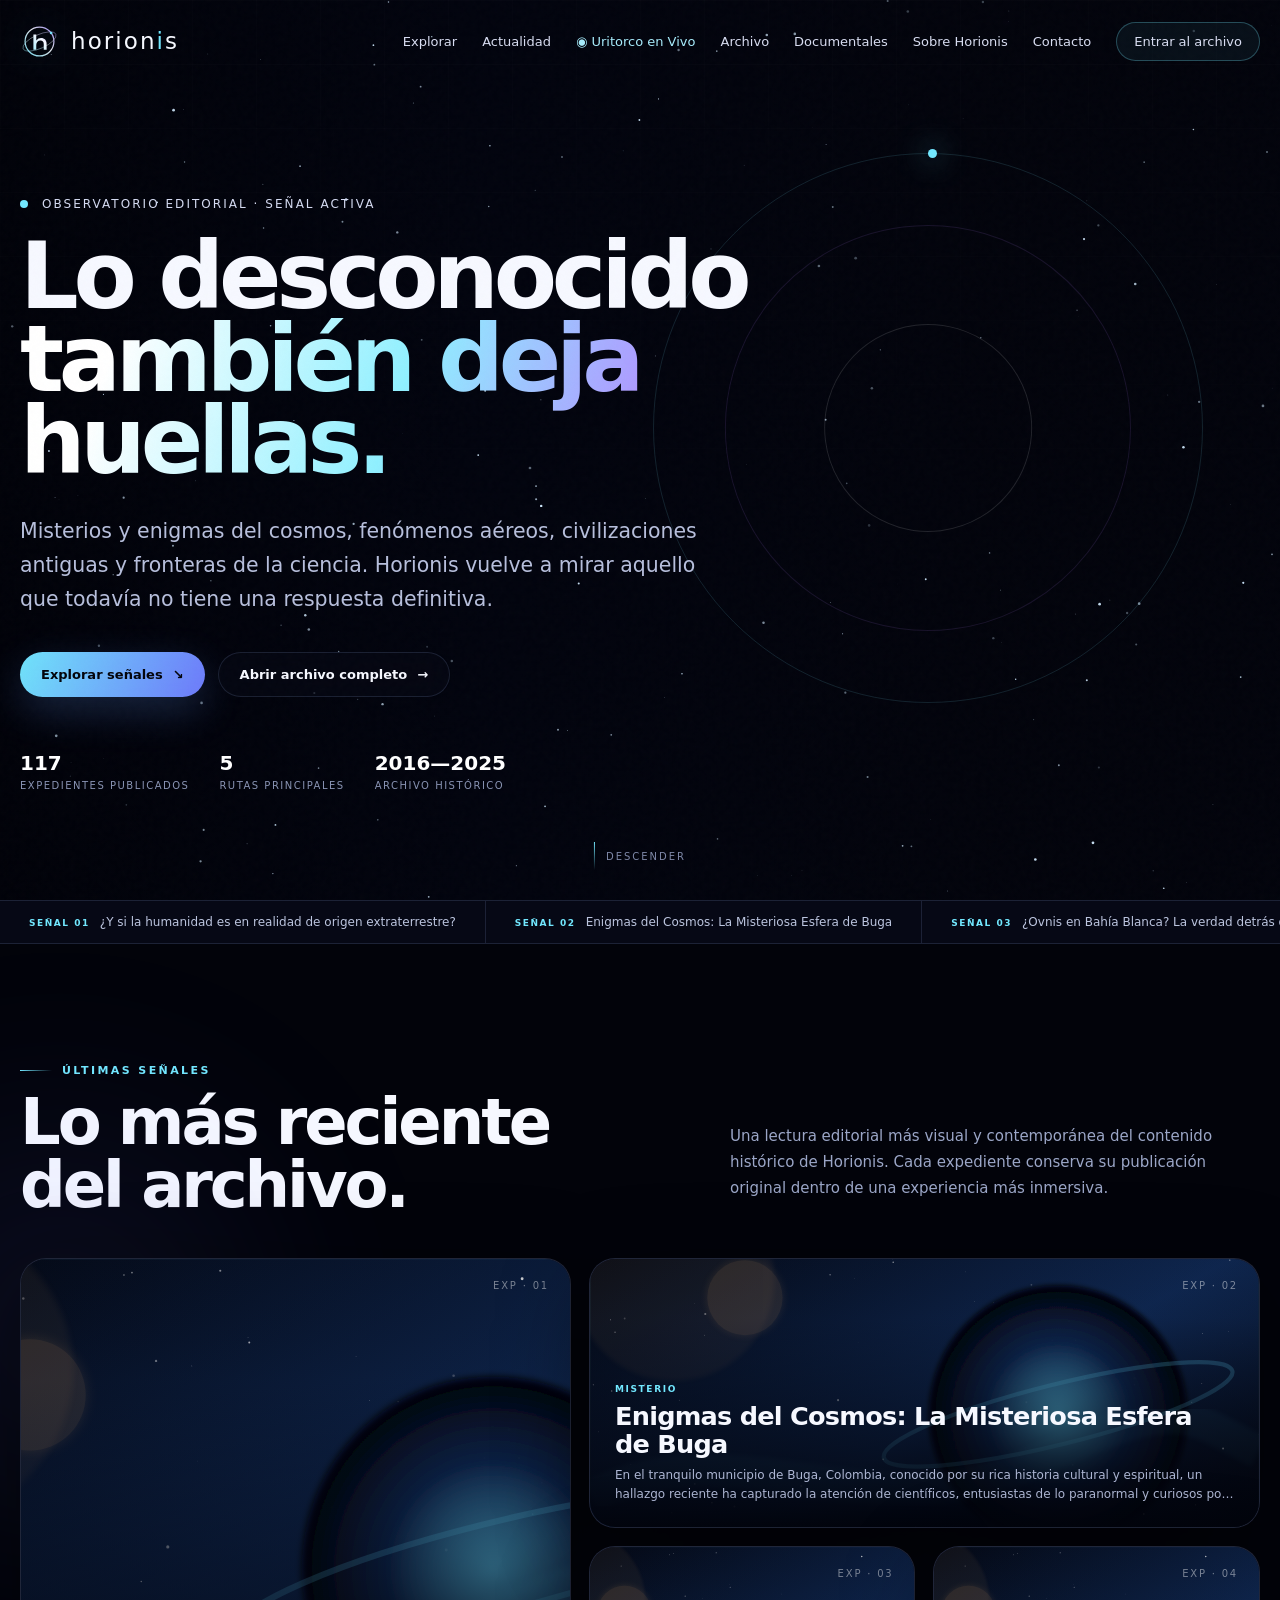
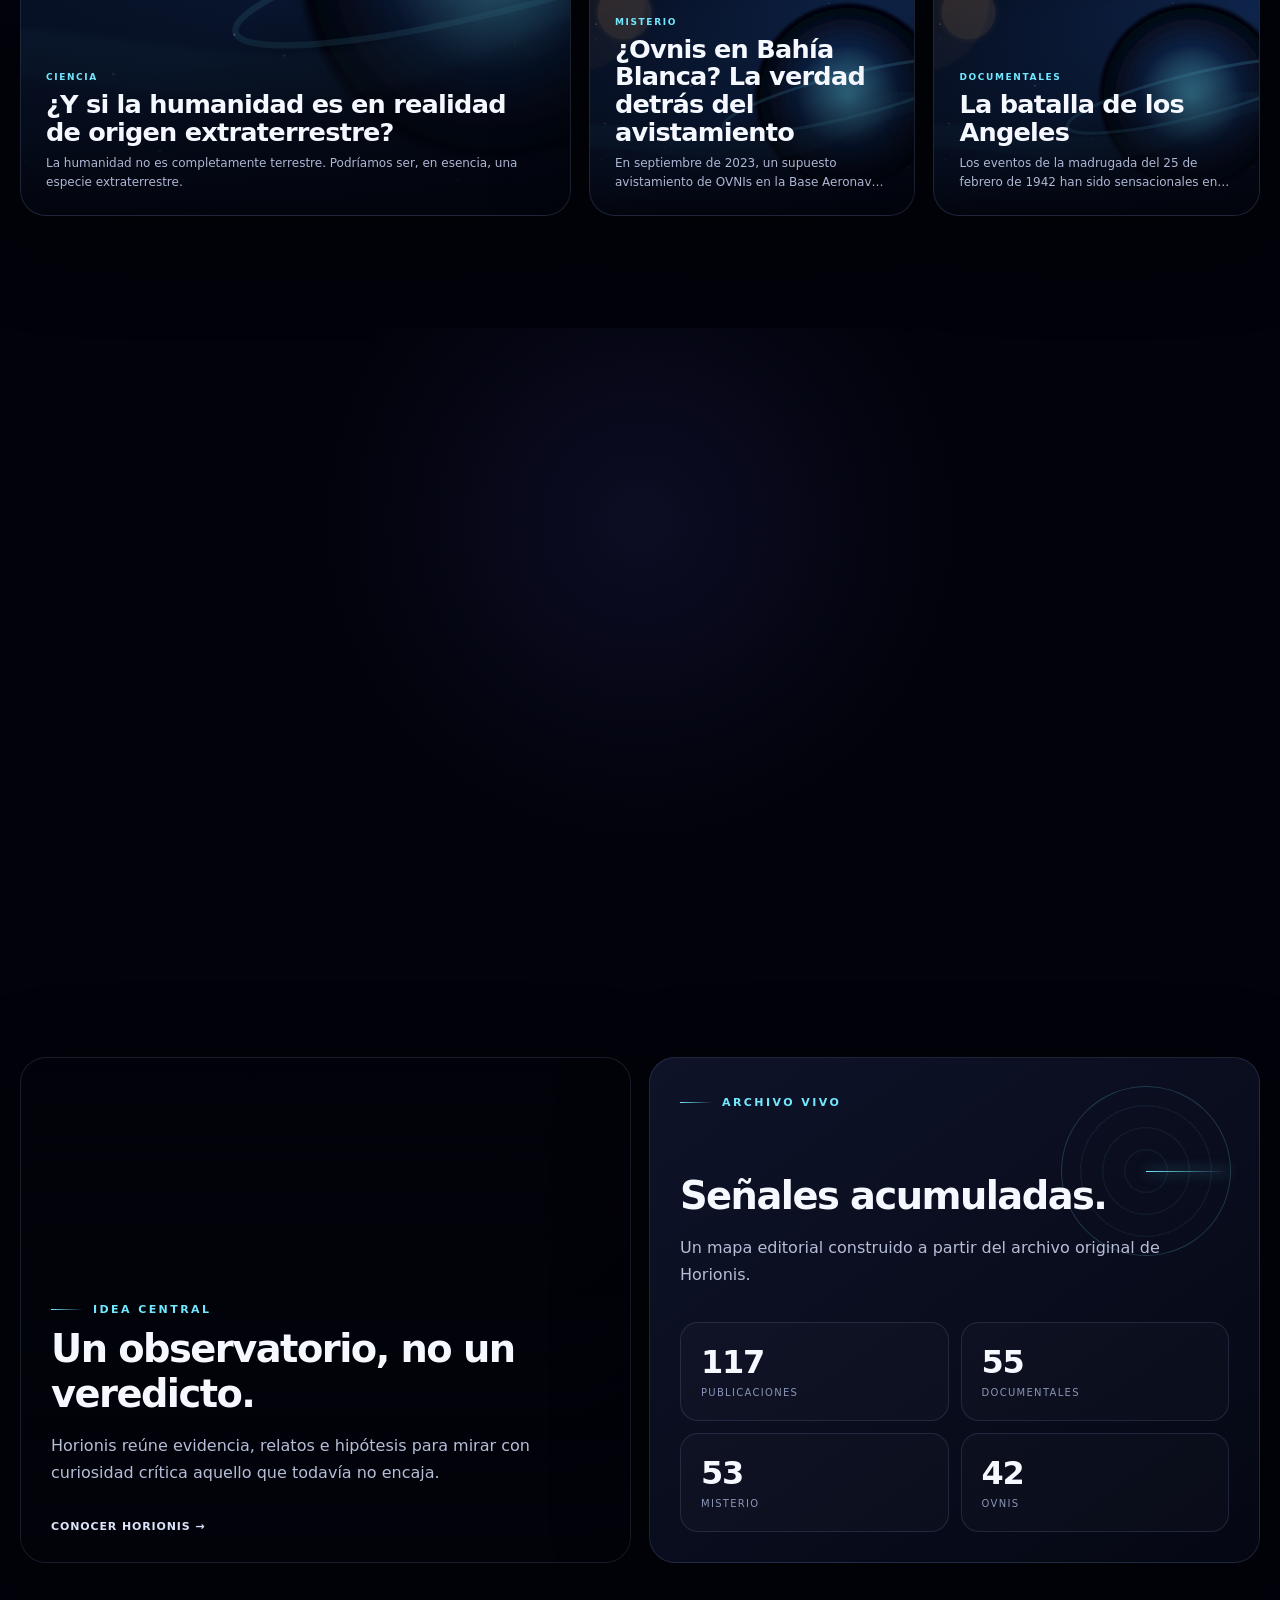
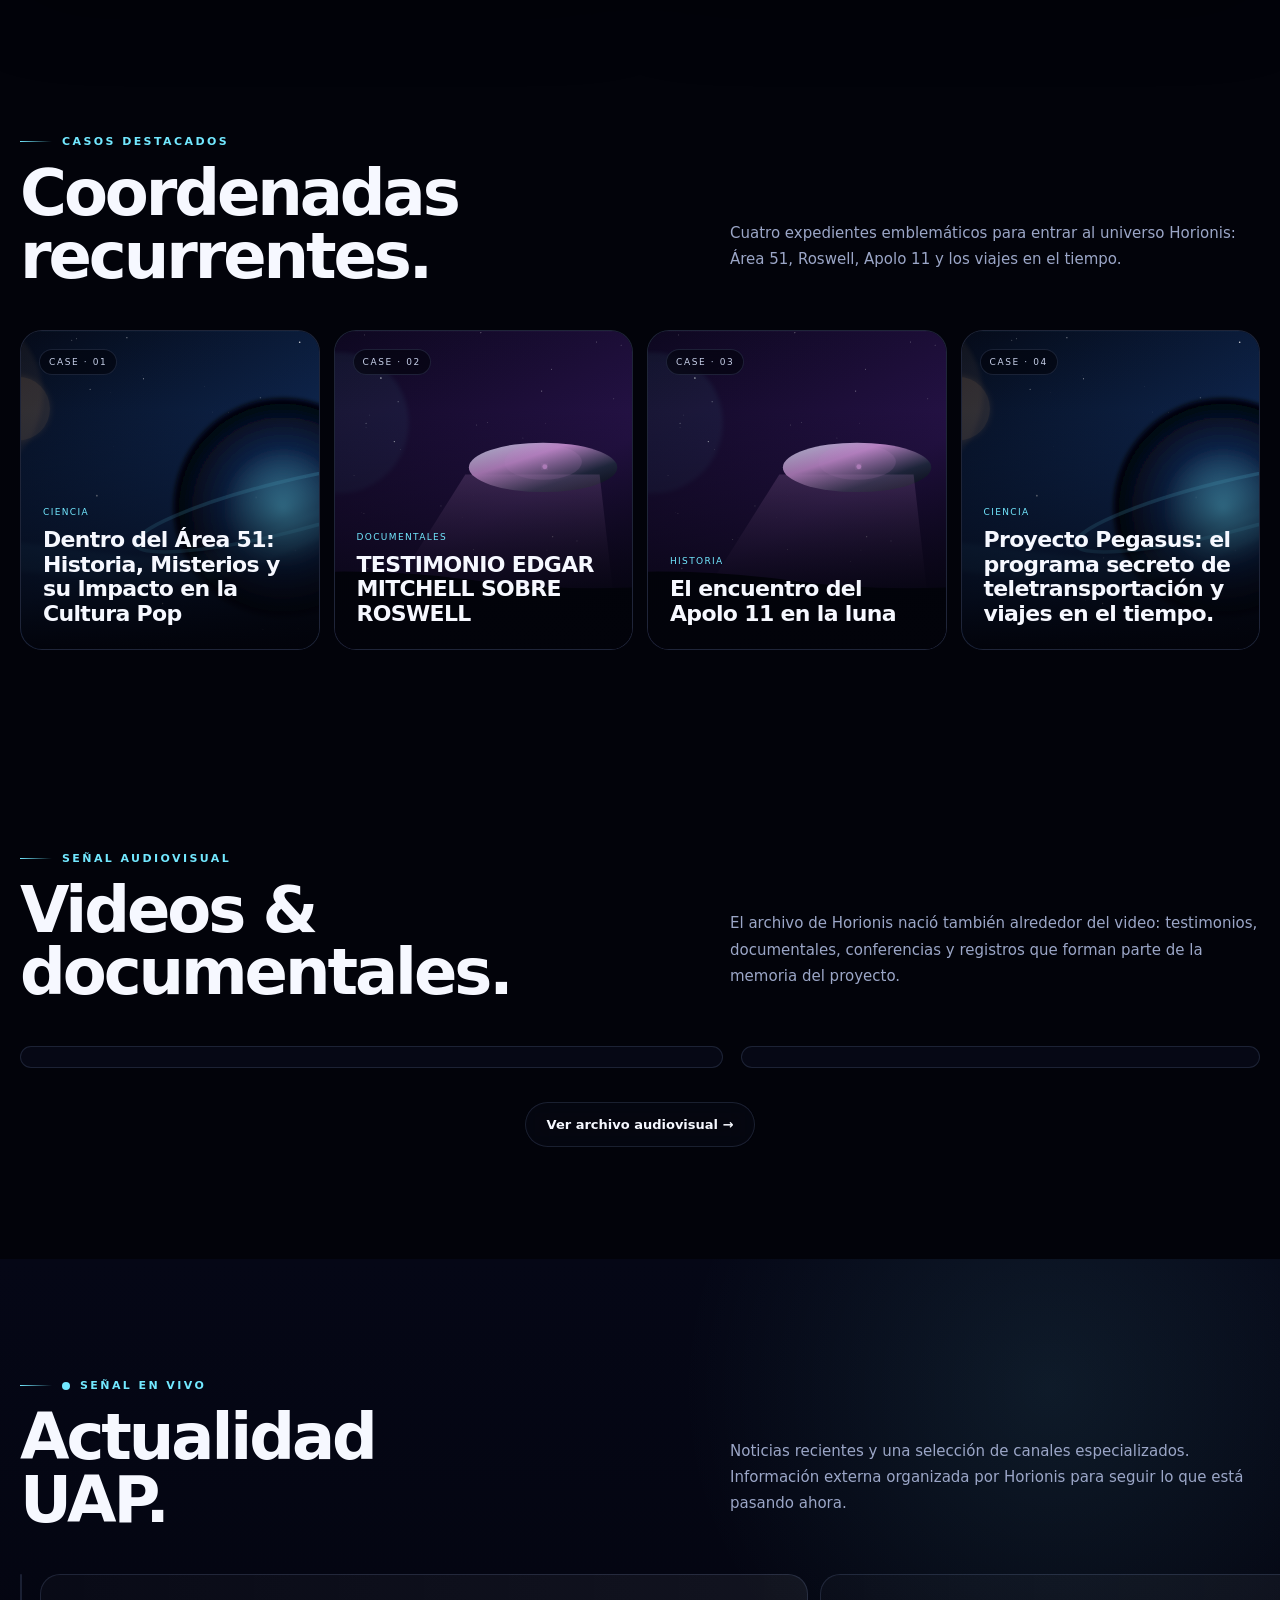
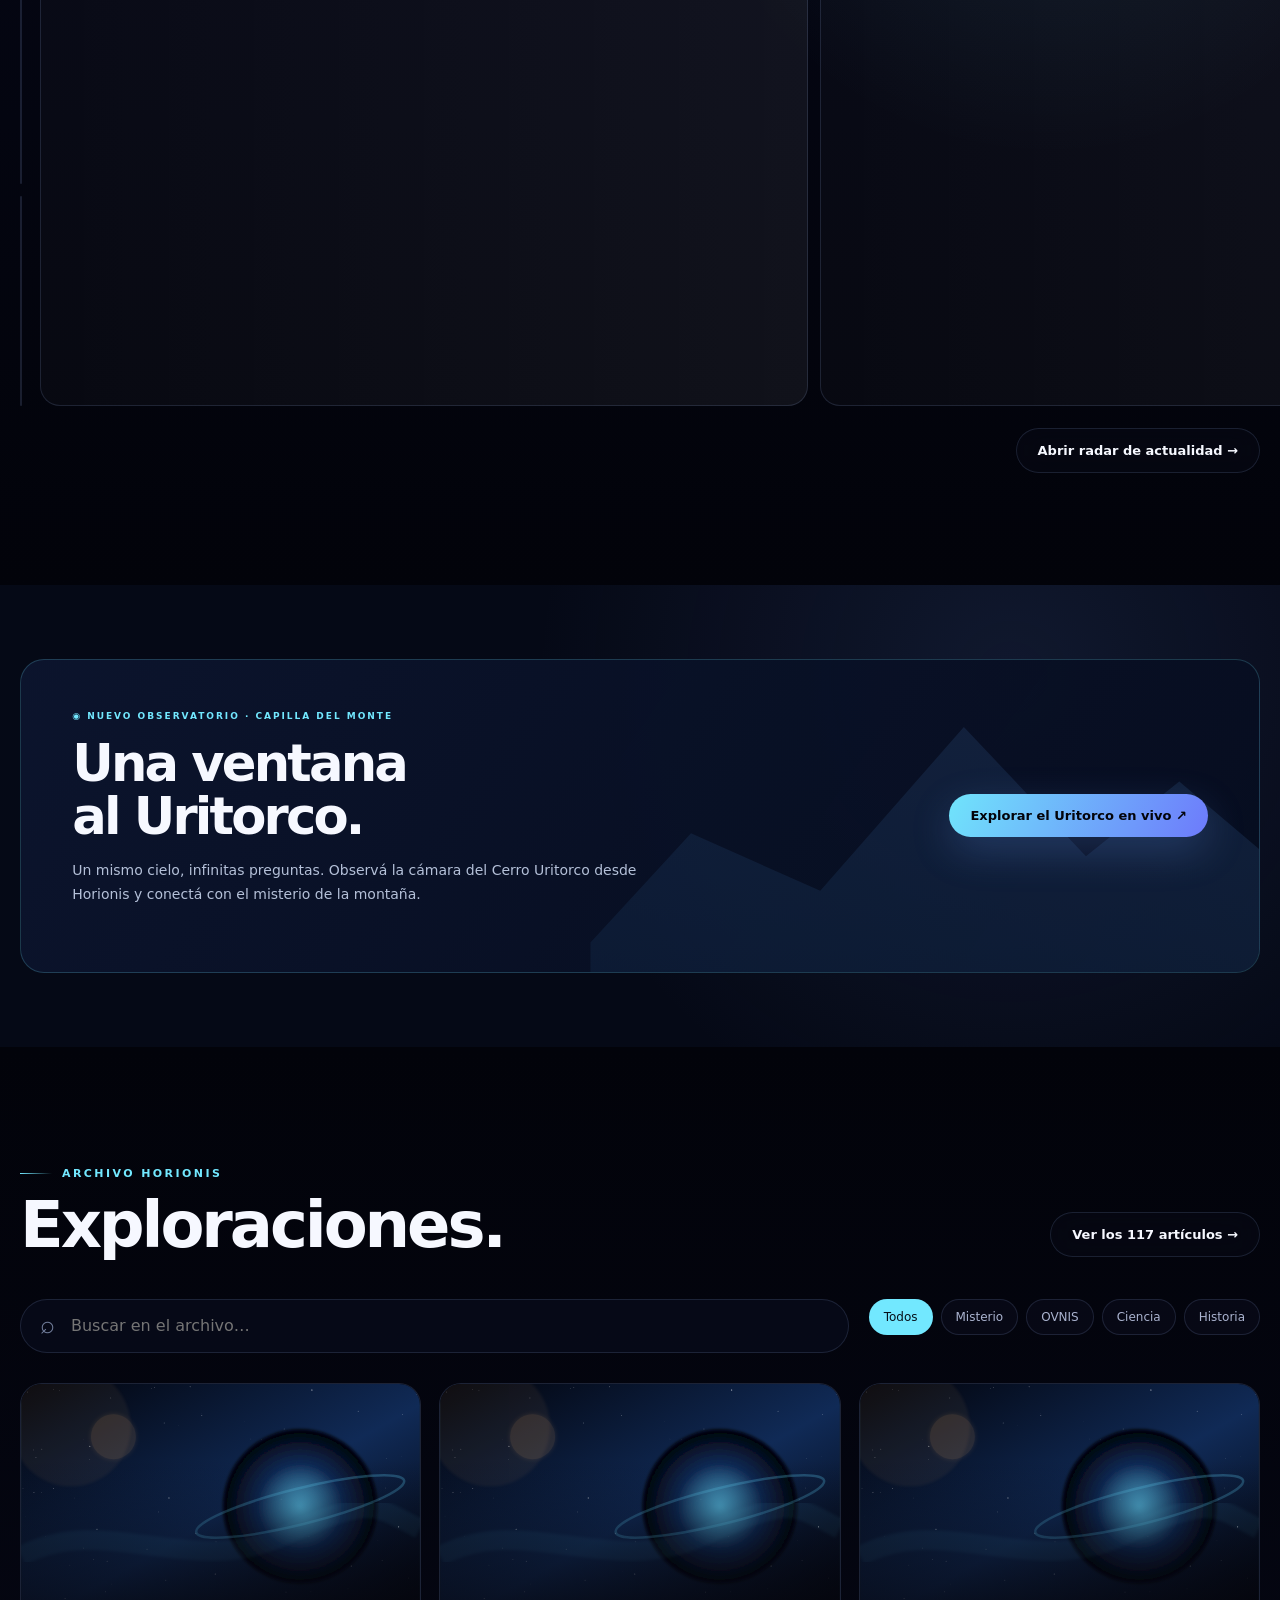
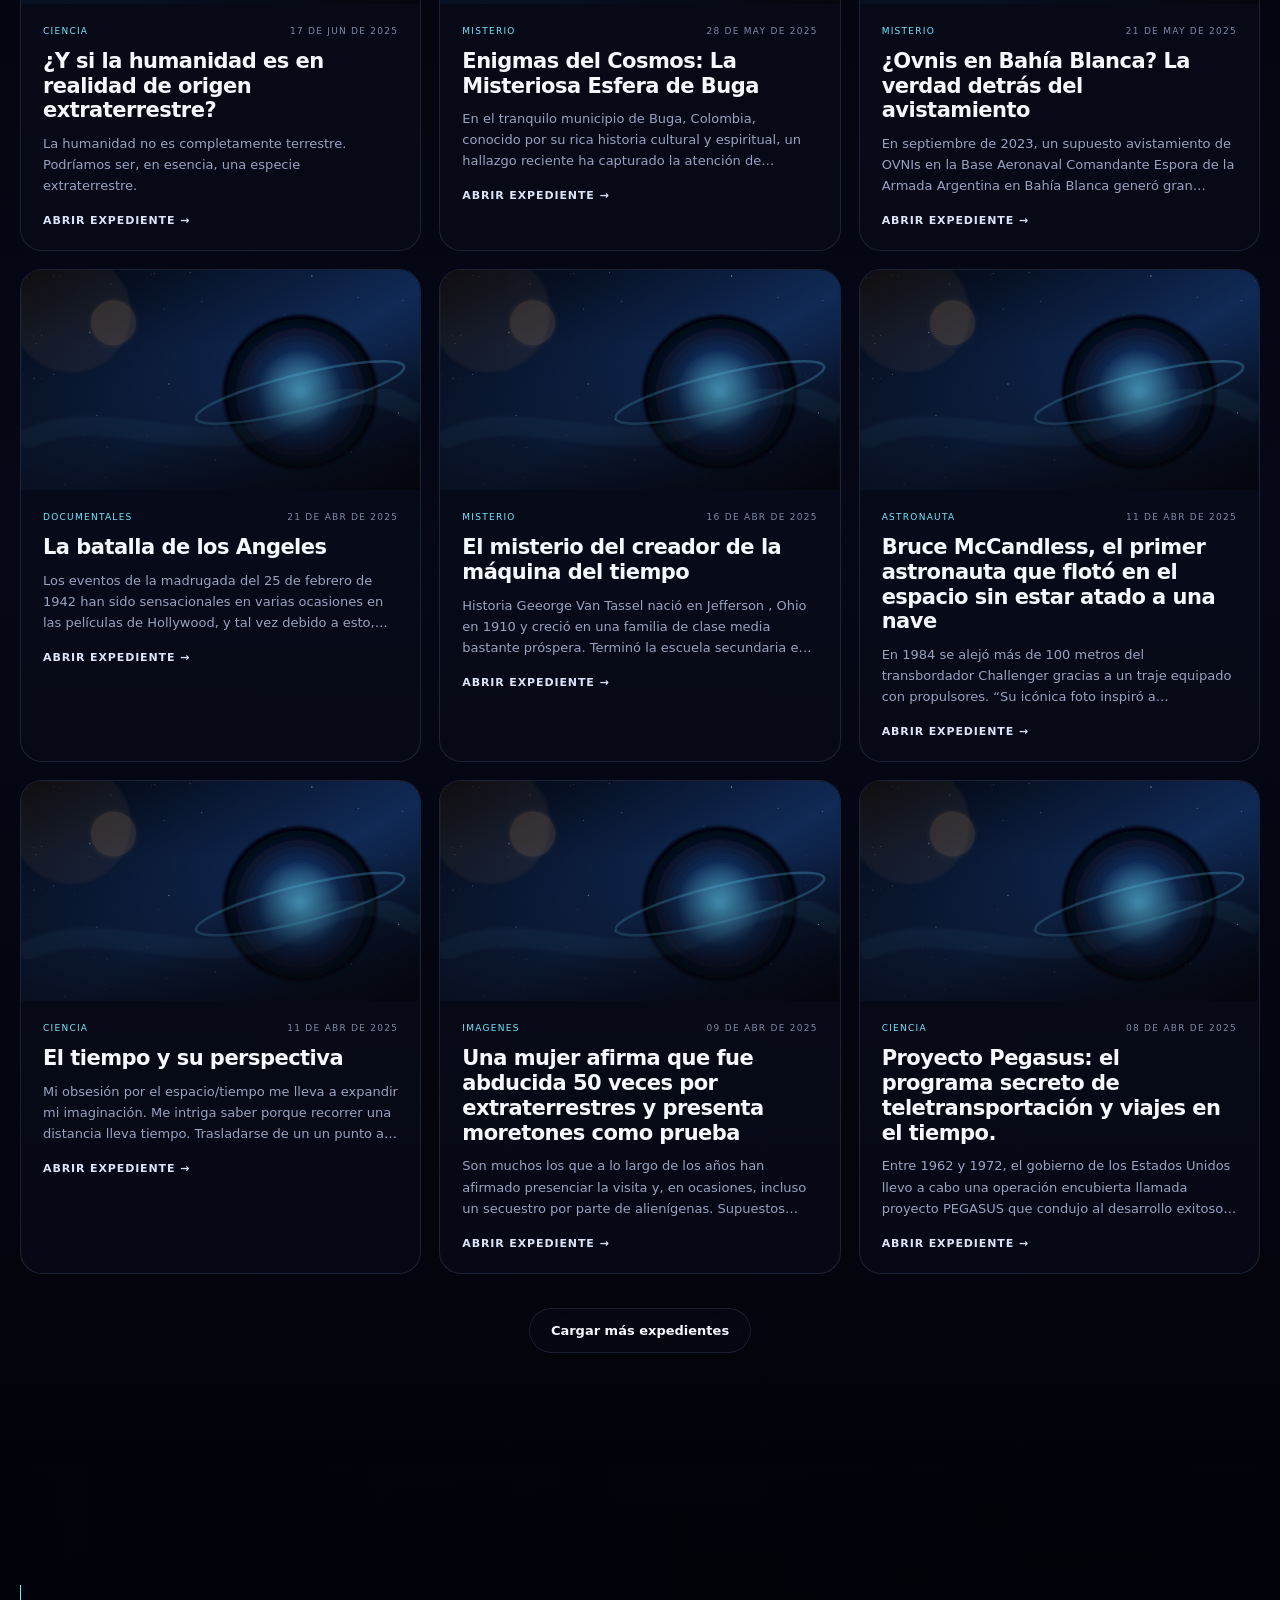
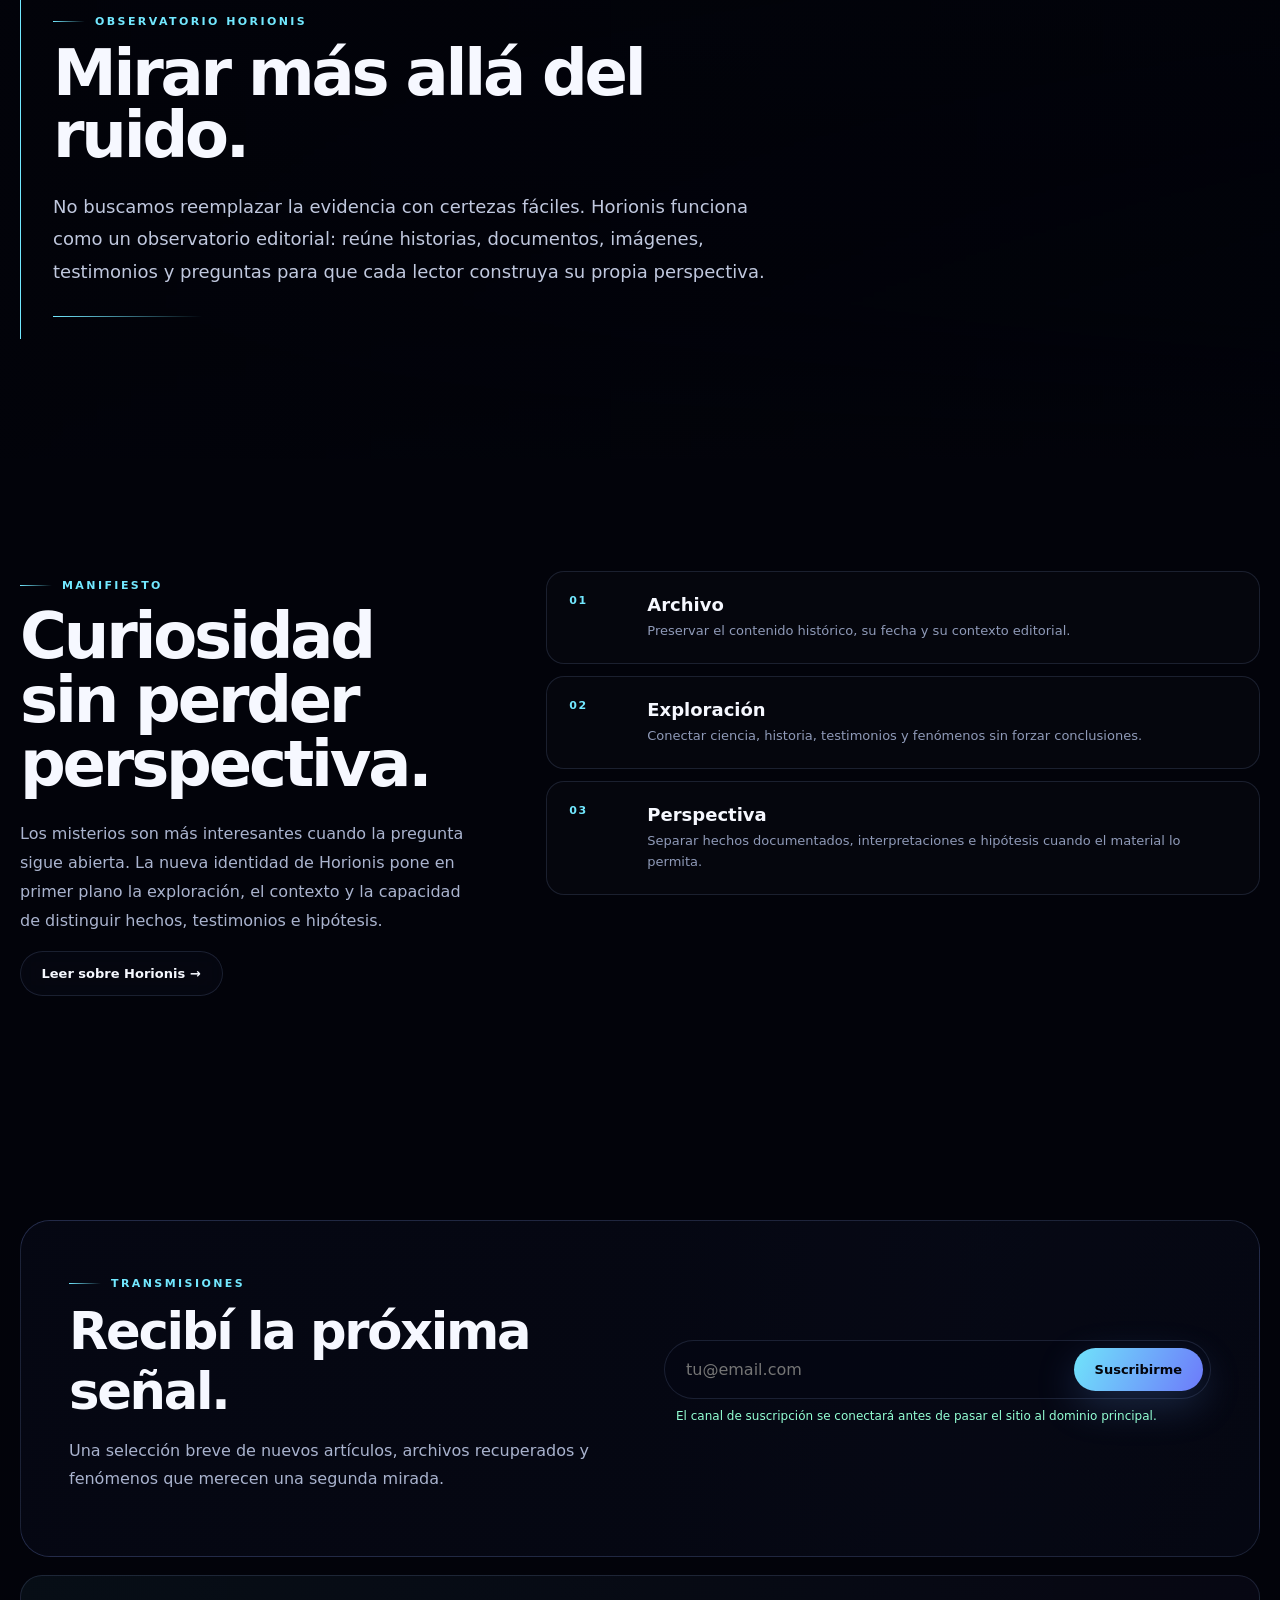
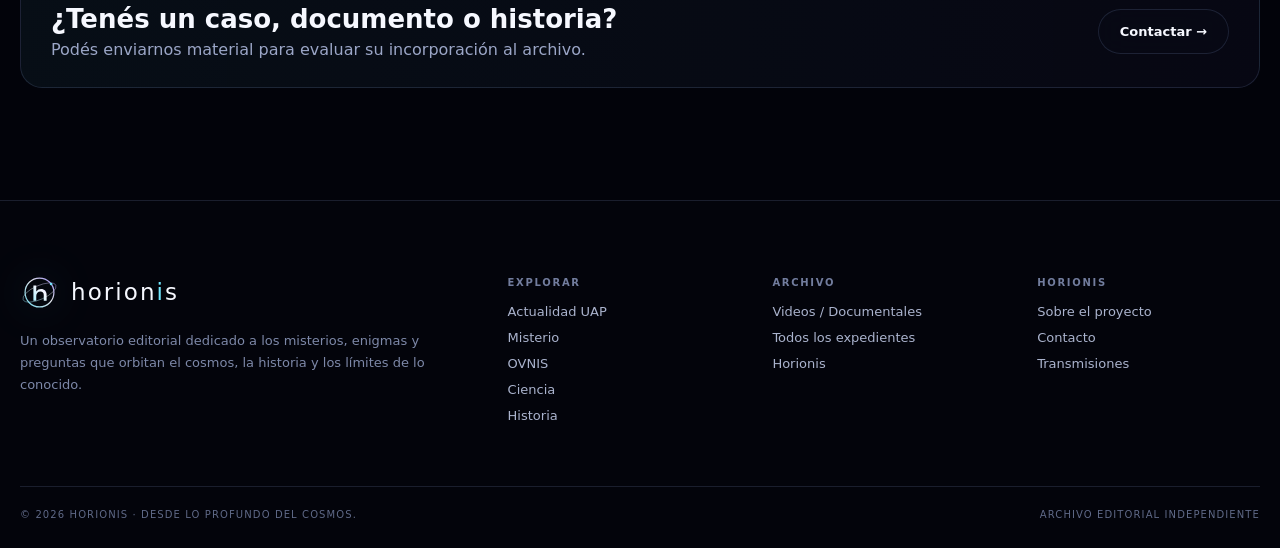
==== commit e45d2022: "Add Ventana al Uritorco camera section and live status resolver" ====
--- a/index.html
+++ b/index.html
@@ -1,4 +1,4 @@
-<!doctype html><html lang="es"><head><!-- Google tag (gtag.js) --><script async src="https://www.googletagmanager.com/gtag/js?id=G-SL8PKXR4TY"></script><script>window.dataLayer=window.dataLayer||[];function gtag(){dataLayer.push(arguments)}gtag('js',new Date());gtag('config','G-SL8PKXR4TY');</script><meta charset="utf-8"><meta name="viewport" content="width=device-width,initial-scale=1"><title>Horionis · Misterios y Enigmas del Cosmos</title><meta name="description" content="Horionis explora misterios, fenómenos aéreos, ciencia, historia y enigmas del cosmos."><meta name="theme-color" content="#02030a"><meta property="og:type" content="website"><meta property="og:site_name" content="Horionis"><meta property="og:title" content="Horionis · Misterios y Enigmas del Cosmos"><meta property="og:description" content="Horionis explora misterios, fenómenos aéreos, ciencia, historia y enigmas del cosmos."><link rel="icon" href="assets/logo-horionis.svg"><link rel="stylesheet" href="css/styles-01.css"><link rel="stylesheet" href="css/styles-02.css"><link rel="stylesheet" href="css/styles-03.css"><link rel="stylesheet" href="css/styles-04.css?v=20261005-2248"><link rel="stylesheet" href="css/styles-05.css"><link rel="stylesheet" href="css/styles-06.css"><link rel="canonical" href="https://horionis.com/"><link rel="manifest" href="/site.webmanifest"></head><body><div class="cursor-glow"></div><header class="nav"><div class="container nav-inner"><a class="brand" href="/"><img class="brand-mark" src="assets/logo-horionis.svg" alt="Horionis"><span class="wordmark">horion<i>i</i>s</span></a><nav class="nav-links" aria-label="Principal"><a href="/#explorar">Explorar</a><a href="/actualidad">Actualidad</a><a href="/archivo">Archivo</a><a href="/documentales">Documentales</a><a href="/sobre-horionis">Sobre Horionis</a><a href="/contacto">Contacto</a><a class="nav-cta" href="/archivo">Entrar al archivo</a></nav><button class="menu-btn" aria-label="Abrir menú">☰</button></div></header>
+<!doctype html><html lang="es"><head><!-- Google tag (gtag.js) --><script async src="https://www.googletagmanager.com/gtag/js?id=G-SL8PKXR4TY"></script><script>window.dataLayer=window.dataLayer||[];function gtag(){dataLayer.push(arguments)}gtag('js',new Date());gtag('config','G-SL8PKXR4TY');</script><meta charset="utf-8"><meta name="viewport" content="width=device-width,initial-scale=1"><title>Horionis · Misterios y Enigmas del Cosmos</title><meta name="description" content="Horionis explora misterios, fenómenos aéreos, ciencia, historia y enigmas del cosmos."><meta name="theme-color" content="#02030a"><meta property="og:type" content="website"><meta property="og:site_name" content="Horionis"><meta property="og:title" content="Horionis · Misterios y Enigmas del Cosmos"><meta property="og:description" content="Horionis explora misterios, fenómenos aéreos, ciencia, historia y enigmas del cosmos."><link rel="icon" href="assets/logo-horionis.svg"><link rel="stylesheet" href="css/styles-01.css"><link rel="stylesheet" href="css/styles-02.css"><link rel="stylesheet" href="css/styles-03.css"><link rel="stylesheet" href="css/styles-04.css?v=20261005-2248"><link rel="stylesheet" href="css/styles-05.css"><link rel="stylesheet" href="css/styles-06.css"><link rel="stylesheet" href="/css/uritorco.css?v=20261009-1"><link rel="canonical" href="https://horionis.com/"><link rel="manifest" href="/site.webmanifest"></head><body><div class="cursor-glow"></div><header class="nav"><div class="container nav-inner"><a class="brand" href="/"><img class="brand-mark" src="assets/logo-horionis.svg" alt="Horionis"><span class="wordmark">horion<i>i</i>s</span></a><nav class="nav-links" aria-label="Principal"><a href="/#explorar">Explorar</a><a href="/actualidad">Actualidad</a><a href="/archivo">Archivo</a><a href="/documentales">Documentales</a><a href="/sobre-horionis">Sobre Horionis</a><a href="/contacto">Contacto</a><a class="nav-cta" href="/archivo">Entrar al archivo</a></nav><button class="menu-btn" aria-label="Abrir menú">☰</button></div></header>
 <main><section class="hero"><div class="hero-bg"></div><canvas id="starfield"></canvas><div class="hero-orbit"><span class="orbit-dot"></span></div><div class="container"><div class="hero-content"><div class="hero-kicker"><span class="pulse"></span> Observatorio editorial · señal activa</div><h1>Lo desconocido <span>también deja huellas.</span></h1><p>Misterios y enigmas del cosmos, fenómenos aéreos, civilizaciones antiguas y fronteras de la ciencia. Horionis vuelve a mirar aquello que todavía no tiene una respuesta definitiva.</p><div class="hero-actions"><a class="btn primary" href="#explorar">Explorar señales <span>↘</span></a><a class="btn secondary" href="/archivo">Abrir archivo completo <span>→</span></a></div><div class="hero-meta"><div><b id="postCount">117</b>expedientes publicados</div><div><b id="topicCount">5</b>rutas principales</div><div><b id="yearRange">2016—2025</b>archivo histórico</div></div></div></div><div class="scroll-cue">Descender</div></section><div class="signal-strip"><div class="marquee" id="marquee"></div></div>
 <section class="section" id="explorar"><div class="glow" style="left:-220px;top:100px"></div><div class="container"><div class="section-head reveal"><div><div class="eyebrow">Últimas señales</div><h2 class="section-title">Lo más reciente<br>del archivo.</h2></div><p class="section-copy">Una lectura editorial más visual y contemporánea del contenido histórico de Horionis. Cada expediente conserva su publicación original dentro de una experiencia más inmersiva.</p></div><div class="featured-grid" id="featured"></div></div></section>
 <section class="section topics"><div class="container"><div class="section-head reveal"><div><div class="eyebrow">Constelación temática</div><h2 class="section-title">Cinco rutas hacia<br>lo inexplicable.</h2></div><p class="section-copy">El archivo se organiza por preguntas, no por certezas. Elegí una ruta y recorré años de historias, documentos, hipótesis y testimonios.</p></div><div class="topic-grid" id="topics"></div></div></section>
@@ -6,7 +6,7 @@
 <section class="section compact"><div class="container"><div class="section-head reveal"><div><div class="eyebrow">Casos destacados</div><h2 class="section-title">Coordenadas<br>recurrentes.</h2></div><p class="section-copy">Cuatro expedientes emblemáticos para entrar al universo Horionis: Área 51, Roswell, Apolo 11 y los viajes en el tiempo.</p></div><div class="case-grid" id="caseGrid"></div></div></section>
 <section class="section"><div class="container"><div class="section-head reveal"><div><div class="eyebrow">Señal audiovisual</div><h2 class="section-title">Videos &<br>documentales.</h2></div><p class="section-copy">El archivo de Horionis nació también alrededor del video: testimonios, documentales, conferencias y registros que forman parte de la memoria del proyecto.</p></div><div class="video-rail"><div class="video-feature reveal" id="videoFeature"></div><div class="video-list reveal" id="videoList"></div></div><div class="loadmore-wrap"><a class="btn secondary" href="/documentales">Ver archivo audiovisual →</a></div></div></section>
 <section class="section live-home-section" id="actualidad"><div class="container"><div class="section-head reveal"><div><div class="eyebrow"><span class="pulse"></span> Señal en vivo</div><h2 class="section-title">Actualidad<br>UAP.</h2></div><p class="section-copy">Noticias recientes y una selección de canales especializados. Información externa organizada por Horionis para seguir lo que está pasando ahora.</p></div><div class="live-home-grid"><div class="live-home-news" id="homeLiveNews"><div class="live-skeleton"></div><div class="live-skeleton"></div></div><div class="live-home-videos" id="homeLiveVideos"><div class="live-skeleton video"></div><div class="live-skeleton video"></div></div></div><div class="live-home-cta"><a class="btn secondary" href="/actualidad">Abrir radar de actualidad →</a></div></div></section>
-<section class="section archive" id="archivo"><div class="container"><div class="section-head reveal"><div><div class="eyebrow">Archivo Horionis</div><h2 class="section-title">Exploraciones.</h2></div><a class="btn secondary" href="/archivo">Ver los 117 artículos →</a></div><div class="archive-toolbar reveal"><div class="search"><input id="archiveSearch" type="search" placeholder="Buscar en el archivo…" aria-label="Buscar en el archivo"></div><div class="filters"><button class="filter-btn active" data-cat="Todos">Todos</button><button class="filter-btn" data-cat="Misterio">Misterio</button><button class="filter-btn" data-cat="OVNIS">OVNIS</button><button class="filter-btn" data-cat="Ciencia">Ciencia</button><button class="filter-btn" data-cat="Historia">Historia</button></div></div><div class="blog-grid" id="blogGrid"></div><div class="loadmore-wrap"><button id="loadMore" class="btn secondary">Cargar más expedientes</button></div></div></section>
+<section class="section uri-home-section" id="uritorco"><div class="container"><div class="uri-home-card reveal"><div class="uri-home-content"><div class="uri-eyebrow">◉ NUEVO OBSERVATORIO · CAPILLA DEL MONTE</div><h2>Una ventana<br>al Uritorco.</h2><p>Un mismo cielo, infinitas preguntas. Observá la cámara del Cerro Uritorco desde Horionis y conectá con el misterio de la montaña.</p></div><div class="uri-home-action"><a class="btn primary" href="/uritorco-en-vivo">Explorar el Uritorco en vivo ↗</a></div></div></div></section><section class="section archive" id="archivo"><div class="container"><div class="section-head reveal"><div><div class="eyebrow">Archivo Horionis</div><h2 class="section-title">Exploraciones.</h2></div><a class="btn secondary" href="/archivo">Ver los 117 artículos →</a></div><div class="archive-toolbar reveal"><div class="search"><input id="archiveSearch" type="search" placeholder="Buscar en el archivo…" aria-label="Buscar en el archivo"></div><div class="filters"><button class="filter-btn active" data-cat="Todos">Todos</button><button class="filter-btn" data-cat="Misterio">Misterio</button><button class="filter-btn" data-cat="OVNIS">OVNIS</button><button class="filter-btn" data-cat="Ciencia">Ciencia</button><button class="filter-btn" data-cat="Historia">Historia</button></div></div><div class="blog-grid" id="blogGrid"></div><div class="loadmore-wrap"><button id="loadMore" class="btn secondary">Cargar más expedientes</button></div></div></section>
 <section class="observatory" id="observatorio"><div class="container"><div class="observatory-card reveal"><div class="eyebrow">Observatorio Horionis</div><h2>Mirar más allá del ruido.</h2><p>No buscamos reemplazar la evidencia con certezas fáciles. Horionis funciona como un observatorio editorial: reúne historias, documentos, imágenes, testimonios y preguntas para que cada lector construya su propia perspectiva.</p><div class="quote-line"></div></div></div></section>
 <section class="section" id="manifiesto"><div class="container"><div class="about-grid"><div class="manifesto-copy reveal"><div class="eyebrow">Manifiesto</div><h2>Curiosidad sin perder perspectiva.</h2><p>Los misterios son más interesantes cuando la pregunta sigue abierta. La nueva identidad de Horionis pone en primer plano la exploración, el contexto y la capacidad de distinguir hechos, testimonios e hipótesis.</p><a class="btn secondary" href="/sobre-horionis">Leer sobre Horionis →</a></div><div class="principles"><div class="principle reveal"><b>01</b><div><h3>Archivo</h3><p>Preservar el contenido histórico, su fecha y su contexto editorial.</p></div></div><div class="principle reveal"><b>02</b><div><h3>Exploración</h3><p>Conectar ciencia, historia, testimonios y fenómenos sin forzar conclusiones.</p></div></div><div class="principle reveal"><b>03</b><div><h3>Perspectiva</h3><p>Separar hechos documentados, interpretaciones e hipótesis cuando el material lo permita.</p></div></div></div></div></div></section>
 <section class="section" id="newsletter"><div class="container"><div class="newsletter-box reveal"><div><div class="eyebrow">Transmisiones</div><h2>Recibí la próxima señal.</h2><p>Una selección breve de nuevos artículos, archivos recuperados y fenómenos que merecen una segunda mirada.</p></div><div><form class="newsletter-form" data-demo-form><input type="email" required placeholder="tu@email.com" aria-label="Email"><button class="btn primary" type="submit">Suscribirme</button></form><div class="newsletter-note form-status">El canal de suscripción se conectará antes de pasar el sitio al dominio principal.</div></div></div><div style="height:18px"></div><div class="contact-strip reveal"><div><h3>¿Tenés un caso, documento o historia?</h3><p>Podés enviarnos material para evaluar su incorporación al archivo.</p></div><a class="btn secondary" href="/contacto">Contactar →</a></div></div></section></main><footer class="footer"><div class="container"><div class="footer-grid"><div class="footer-brand"><a class="brand" href="/"><img class="brand-mark" src="assets/logo-horionis.svg" alt="Horionis"><span class="wordmark">horion<i>i</i>s</span></a><p>Un observatorio editorial dedicado a los misterios, enigmas y preguntas que orbitan el cosmos, la historia y los límites de lo conocido.</p></div><div><h4>Explorar</h4><a href="/actualidad">Actualidad UAP</a><a href="/archivo?cat=Misterio">Misterio</a><a href="/archivo?cat=OVNIS">OVNIS</a><a href="/archivo?cat=Ciencia">Ciencia</a><a href="/archivo?cat=Historia">Historia</a></div><div><h4>Archivo</h4><a href="/documentales">Videos / Documentales</a><a href="/archivo">Todos los expedientes</a><a href="/archivo?cat=Horionis">Horionis</a></div><div><h4>Horionis</h4><a href="/sobre-horionis">Sobre el proyecto</a><a href="/contacto">Contacto</a><a href="/#newsletter">Transmisiones</a></div></div><div class="footer-bottom"><span>© <span id="year"></span> Horionis · Desde lo profundo del cosmos.</span><span>Archivo editorial independiente</span></div></div></footer><script src="js/posts-static.js?v=20261004-2140"></script><script src="js/common.js?v=20261004-2140"></script><script src="js/home.js?v=20261004-2140"></script><script src="js/forms.js"></script><script src="js/actualidad.js?v=20261005-2307"></script></body></html>
--- a/css/uritorco.css
+++ b/css/uritorco.css
@@ -0,0 +1,20 @@
+/* Horionis — Ventana al Uritorco */
+@media(min-width:761px) and (max-width:1260px){.nav-links{gap:12px;font-size:11px}.nav-cta{padding:10px 12px}}
+.nav-uritorco{color:#a7ecfc!important;white-space:nowrap}
+.uri-hero{position:relative;isolation:isolate;padding:173px 0 28px;min-height:735px;overflow:hidden;background:radial-gradient(ellipse at 75% 12%,rgba(65,100,157,.25),transparent 35%),radial-gradient(ellipse at 20% 70%,rgba(83,56,153,.15),transparent 55%),#030714;border-bottom:1px solid rgba(113,184,241,.16)}
+.uri-hero::before{content:"";position:absolute;inset:0;z-index:-3;opacity:.75;background-image:radial-gradient(1px 1px at 16% 22%,#c5d9f7 99%,transparent),radial-gradient(1.5px 1.5px at 47% 14%,#d6d9fc 99%,transparent),radial-gradient(1px 1px at 79% 30%,#ddf5ff 99%,transparent),radial-gradient(1px 1px at 23% 67%,#ddf5ff 99%,transparent);background-size:310px 280px,450px 330px,350px 400px,620px 470px}
+.uri-orbit{position:absolute;z-index:-2;pointer-events:none;border:1px solid rgba(114,232,255,.09);border-radius:50%}.uri-orbit-one{width:780px;height:780px;right:-240px;top:-120px}.uri-orbit-two{width:540px;height:540px;right:-115px;top:0;border-style:dashed;opacity:.7}
+.uri-hero-mountain{position:absolute;bottom:0;left:-2%;right:-2%;z-index:-1}.uri-hero-mountain.back{height:36%;clip-path:polygon(0 74%,12% 53%,24% 70%,38% 23%,49% 57%,61% 44%,75% 17%,86% 48%,100% 55%,100% 100%,0 100%);background:linear-gradient(#263f60,#0a1930);opacity:.32}.uri-hero-mountain.front{height:21%;clip-path:polygon(0 56%,13% 38%,26% 66%,42% 28%,54% 62%,70% 40%,85% 22%,100% 63%,100% 100%,0 100%);background:linear-gradient(#0b1427,#030713)}
+.uri-hero-grid{display:grid;grid-template-columns:minmax(0,1.6fr) minmax(265px,.7fr);gap:70px;align-items:center}.uri-hero-content{position:relative;z-index:2}.uri-eyebrow{display:flex;align-items:center;gap:12px;font-size:10px;font-weight:800;letter-spacing:.22em;color:var(--cyan)}.uri-line{width:32px;height:1px;background:var(--cyan)}.uri-hero h1{font-size:clamp(65px,8.5vw,125px);font-weight:680;letter-spacing:-.075em;line-height:.94;margin:35px 0 31px}.uri-hero h1 em,.uri-observe-heading h2 em,.uri-description h3 em,.uri-about-grid h2 em,.uri-closing h2 em{font-style:normal;color:transparent;background:linear-gradient(100deg,#f8ffff 5%,#75e3ff 50%,#b3a0ff 97%);background-clip:text;-webkit-background-clip:text}.uri-hero-content>p{max-width:620px;color:#b9c4df;line-height:1.75;font-size:clamp(17px,1.6vw,21px);margin:0 0 30px}.uri-hero-actions{display:flex;gap:12px;flex-wrap:wrap}.uri-hero-footer{display:flex;justify-content:space-between;margin-top:94px;color:#7185a5;font-size:9px;letter-spacing:.16em;font-weight:700}
+.uri-location-card{min-height:370px;padding:26px;border:1px solid rgba(127,191,238,.24);border-radius:24px;background:linear-gradient(140deg,rgba(17,33,62,.74),rgba(2,6,15,.83));backdrop-filter:blur(17px);box-shadow:0 30px 100px rgba(0,0,0,.2)}.uri-card-top,.uri-card-bottom{display:flex;justify-content:space-between;gap:8px;font-size:9px;letter-spacing:.13em;color:#8a9cb7}.uri-card-top{color:var(--cyan)}.uri-radar{position:relative;height:185px;display:grid;place-items:center}.uri-radar i{position:absolute;display:block;width:160px;height:160px;border:1px solid rgba(114,232,255,.16);border-radius:50%}.uri-radar i:nth-child(2){width:110px;height:110px;border-style:dashed}.uri-radar i:nth-child(3){width:60px;height:60px}.uri-radar b{position:relative;width:9px;height:9px;border-radius:50%;background:var(--cyan);box-shadow:0 0 0 12px rgba(114,232,255,.07),0 0 45px var(--cyan)}.uri-card-place{font-size:32px;letter-spacing:-.04em;line-height:1;font-weight:750;margin:0 0 24px}
+.uri-observe-section{padding:115px 0 90px;background:radial-gradient(ellipse at 60% 17%,rgba(34,70,140,.14),transparent 55%),#040713}.uri-observe-heading{display:flex;align-items:end;justify-content:space-between;gap:18px;margin-bottom:34px}.uri-signal-indicator{display:flex;align-items:center;gap:10px;font-size:10px;color:#a4b5d1;letter-spacing:.17em;font-weight:700}.uri-led{width:8px;height:8px;border-radius:50%;background:#cba874;box-shadow:0 0 17px rgba(203,168,116,.4)}.uri-led.active{background:#ff6575;box-shadow:0 0 20px rgba(255,90,110,.7);animation:pulse 2s infinite}.uri-observe-heading h2{font-size:clamp(46px,5vw,72px);letter-spacing:-.06em;font-weight:670;margin:15px 0 0;line-height:1}.uri-clock{text-align:right}.uri-clock small{display:block;font-size:9px;letter-spacing:.15em;color:#7186a1}.uri-clock strong{display:block;font-size:24px;font-weight:550;letter-spacing:.1em;margin-top:9px}
+.uri-main-grid{display:grid;grid-template-columns:minmax(0,1.82fr) minmax(260px,.74fr);gap:18px}.uri-player-wrap{border-radius:22px;overflow:hidden;background:#070d1c;border:1px solid rgba(130,176,235,.21);box-shadow:0 30px 90px rgba(0,0,0,.3)}.uri-player-head,.uri-player-foot{display:flex;justify-content:space-between;gap:14px;align-items:center;padding:17px 20px;background:#0c1222;color:#8092ac;font-size:9px;letter-spacing:.12em;font-weight:700}.uri-player-head span:first-child{color:#a9c8dd}.uri-player-foot{flex-wrap:wrap;min-height:60px}.uri-player-foot>div{display:flex;gap:20px;align-items:center}.uri-player-foot a,.uri-player-foot button{font-size:11px;letter-spacing:0;color:#a8ddea}.uri-player-foot button{border:0;background:none;cursor:pointer;padding:0}.uri-player-foot a:hover,.uri-player-foot button:hover{color:#fff}
+.uri-video{width:100%;aspect-ratio:16/9;position:relative;isolation:isolate;display:flex;align-items:center;justify-content:center;background:#0b1428;overflow:hidden}.uri-scenery{position:absolute;z-index:-1;inset:0;background:radial-gradient(circle at 65% 25%,rgba(187,197,248,.13),transparent 20%),linear-gradient(#152445,#10172c 55%,#060c1b)}.uri-scenery::before{content:"";position:absolute;inset:0;opacity:.45;background-image:radial-gradient(1px 1px at 17% 18%,white 99%,transparent),radial-gradient(1px 1px at 61% 39%,white 99%,transparent);background-size:170px 180px,320px 210px}.uri-moon{position:absolute;width:78px;height:78px;border-radius:50%;right:17%;top:15%;background:radial-gradient(circle at 32% 30%,#e9f1ff,#b0bed8 70%,#687da0);box-shadow:0 0 90px rgba(180,207,255,.21)}.uri-scenery-mountain{position:absolute;left:0;right:0;bottom:0}.uri-scenery-mountain.back{height:49%;clip-path:polygon(0 85%,18% 54%,30% 69%,47% 12%,57% 47%,65% 26%,81% 67%,100% 49%,100% 100%,0 100%);background:linear-gradient(#2b466d,#0d1b34)}.uri-scenery-mountain.front{height:30%;clip-path:polygon(0 61%,16% 44%,34% 74%,52% 28%,73% 70%,90% 41%,100% 64%,100% 100%,0 100%);background:#060d1c}
+.uri-intro{text-align:center;position:relative;z-index:1;padding:20px;max-width:610px}.uri-target{width:86px;height:86px;border:1px solid rgba(114,232,255,.4);border-radius:50%;display:grid;place-items:center;margin:0 auto 21px;box-shadow:0 0 0 16px rgba(114,232,255,.035),0 0 0 33px rgba(114,232,255,.02)}.uri-target:before,.uri-target:after{content:"";position:absolute;background:rgba(114,232,255,.4)}.uri-target:before{width:110px;height:1px}.uri-target:after{height:110px;width:1px}.uri-target i{display:block;width:10px;height:10px;background:var(--cyan);border-radius:50%;box-shadow:0 0 15px var(--cyan)}.uri-overline{color:var(--cyan);font-size:9px;letter-spacing:.2em;font-weight:800}.uri-intro h3{font-size:clamp(26px,3vw,42px);letter-spacing:-.05em;line-height:1.03;margin:14px 0}.uri-intro p{color:#b2c0d8;font-size:12px;line-height:1.6;max-width:420px;margin:0 auto 20px}.uri-play{padding:13px 19px;border:1px solid rgba(114,232,255,.42);border-radius:999px;background:rgba(114,232,255,.15);color:#efffff;font-weight:700;display:inline-flex;align-items:center;gap:18px;cursor:pointer;transition:.25s}.uri-play:hover{background:rgba(114,232,255,.26);transform:translateY(-2px)}.uri-play span{color:var(--cyan)}.uri-frame{position:absolute;inset:0;z-index:2;background:#000}.uri-frame iframe{width:100%;height:100%;border:0;display:block}
+.uri-description{padding:27px;border:1px solid rgba(131,177,236,.16);border-radius:22px;background:linear-gradient(160deg,rgba(17,24,48,.94),rgba(6,9,21,.95));display:flex;flex-direction:column}.uri-aside-top{display:flex;justify-content:space-between;color:#778aaa;font-weight:700;letter-spacing:.14em;font-size:9px}.uri-aside-top b{font-size:25px;color:var(--cyan)}.uri-description h3{font-size:clamp(27px,2.4vw,37px);letter-spacing:-.05em;line-height:1.08;margin:53px 0 15px}.uri-description p{font-size:13px;color:#9cacca;line-height:1.8;margin:0 0 25px}.uri-info{border-top:1px solid var(--line)}.uri-info>div{display:flex;justify-content:space-between;gap:12px;padding:17px 0;border-bottom:1px solid var(--line)}.uri-info span{color:#7e8ea8;font-size:9px;letter-spacing:.1em}.uri-info strong{font-size:11px;font-weight:600;color:#dbe5fb;text-align:right}.uri-source-link{margin-top:auto;padding-top:28px;font-size:11px;font-weight:800;letter-spacing:.1em;color:var(--cyan)}.uri-disclaimer{display:flex;gap:15px;align-items:start;padding:20px 23px;margin-top:24px;border:1px solid rgba(114,232,255,.11);border-radius:15px;background:rgba(114,232,255,.026)}.uri-disclaimer>b{color:var(--cyan)}.uri-disclaimer p{color:#93a4bf;line-height:1.75;font-size:12px;margin:0}.uri-disclaimer strong{color:#c0cce1}
+.uri-about-section{padding:112px 0;background:radial-gradient(circle at 6% 60%,rgba(70,46,138,.2),transparent 44%),#060814;border-top:1px solid var(--line)}.uri-about-grid{display:grid;grid-template-columns:1fr 1fr;gap:65px}.uri-about-grid h2{font-size:clamp(45px,5vw,75px);letter-spacing:-.06em;line-height:.95;margin:30px 0 0}.uri-about-copy p{color:#b3bfd8;font-size:16px;line-height:1.85;margin:0 0 25px}.uri-about-copy>div{display:flex;gap:9px;flex-wrap:wrap}.uri-about-copy span{font-size:9px;letter-spacing:.12em;padding:8px 12px;border-radius:999px;border:1px solid rgba(114,232,255,.25);color:#a8e3f3}.uri-closing-section{padding:90px 0 115px}.uri-closing{padding:clamp(28px,5vw,65px);border:1px solid rgba(114,232,255,.18);border-radius:25px;display:flex;align-items:end;justify-content:space-between;gap:25px;background:radial-gradient(circle at 84% 8%,rgba(88,124,204,.22),transparent 50%),#0a0e24}.uri-closing h2{font-size:clamp(32px,3.8vw,54px);line-height:1.08;letter-spacing:-.05em;margin:21px 0}.uri-closing p{font-size:14px;line-height:1.7;color:#a9b9d4}.uri-closing-actions{min-width:194px;display:flex;flex-direction:column;gap:12px}
+.uri-home-section{padding:74px 0!important;background:radial-gradient(circle at 79% 20%,rgba(69,92,156,.18),transparent 44%),#050916}.uri-home-card{position:relative;isolation:isolate;border:1px solid rgba(114,232,255,.2);border-radius:24px;min-height:260px;padding:clamp(26px,4vw,52px);display:flex;align-items:center;justify-content:space-between;gap:30px;overflow:hidden;background:linear-gradient(125deg,rgba(12,21,46,.95),rgba(6,13,31,.9))}.uri-home-card::before{content:"";z-index:-1;position:absolute;width:58%;height:92%;right:-4%;bottom:-5px;background:linear-gradient(15deg,#122a4a,#253f67);clip-path:polygon(0 88%,14% 50%,32% 70%,52% 13%,69% 58%,82% 32%,100% 70%,100% 100%,0 100%);opacity:.4}.uri-home-content{max-width:590px}.uri-home-content .uri-eyebrow{font-size:9px}.uri-home-content h2{font-size:clamp(33px,4vw,56px);line-height:1.04;letter-spacing:-.055em;margin:16px 0}.uri-home-content p{color:#b4c0d8;font-size:14px;line-height:1.7}.uri-home-action{position:relative;z-index:1;white-space:nowrap}
+@media(max-width:1050px){.uri-hero-grid{gap:25px}.uri-main-grid{grid-template-columns:1fr}.uri-description{display:grid;grid-template-columns:1fr 1fr;column-gap:24px}.uri-aside-top,.uri-description h3,.uri-description p,.uri-source-link{grid-column:1}.uri-info{grid-column:2;grid-row:1/span 4}.uri-description h3{margin:18px 0}.uri-source-link{padding-top:8px}}
+@media(max-width:760px){.uri-hero{padding:122px 0 24px;min-height:0}.uri-hero-grid{grid-template-columns:1fr;gap:32px}.uri-hero h1{font-size:clamp(58px,13vw,91px)}.uri-location-card{min-height:265px}.uri-radar{height:95px}.uri-card-place{font-size:24px;margin-bottom:18px}.uri-hero-footer{margin-top:43px;font-size:8px}.uri-observe-section{padding:78px 0 60px}.uri-observe-heading{flex-direction:column;align-items:start;gap:20px}.uri-clock{text-align:left}.uri-observe-heading h2{font-size:49px}.uri-player-head{padding:11px}.uri-player-head span:last-child{display:none}.uri-video{aspect-ratio:auto;min-height:280px}.uri-intro h3{font-size:30px}.uri-target{height:53px;width:53px;margin-bottom:13px}.uri-target::before{width:73px}.uri-target::after{height:73px}.uri-intro p{font-size:11px}.uri-play{padding:12px 14px}.uri-player-foot{padding:14px}.uri-description{display:flex;padding:24px}.uri-description h3{margin:27px 0 15px}.uri-info{display:block}.uri-about-section{padding:74px 0}.uri-about-grid{grid-template-columns:1fr;gap:20px}.uri-closing-section{padding:68px 0}.uri-closing{display:block}.uri-closing-actions{margin-top:26px}.uri-home-section{padding:45px 0!important}.uri-home-card{flex-direction:column;align-items:start}.uri-home-action{white-space:normal}}
+@media(max-width:400px){.uri-hero h1{font-size:58px}.uri-eyebrow{font-size:8px;letter-spacing:.12em}.uri-video{min-height:278px}.uri-intro h3{font-size:26px}}
+@media(prefers-reduced-motion:reduce){.uri-led.active{animation:none}}
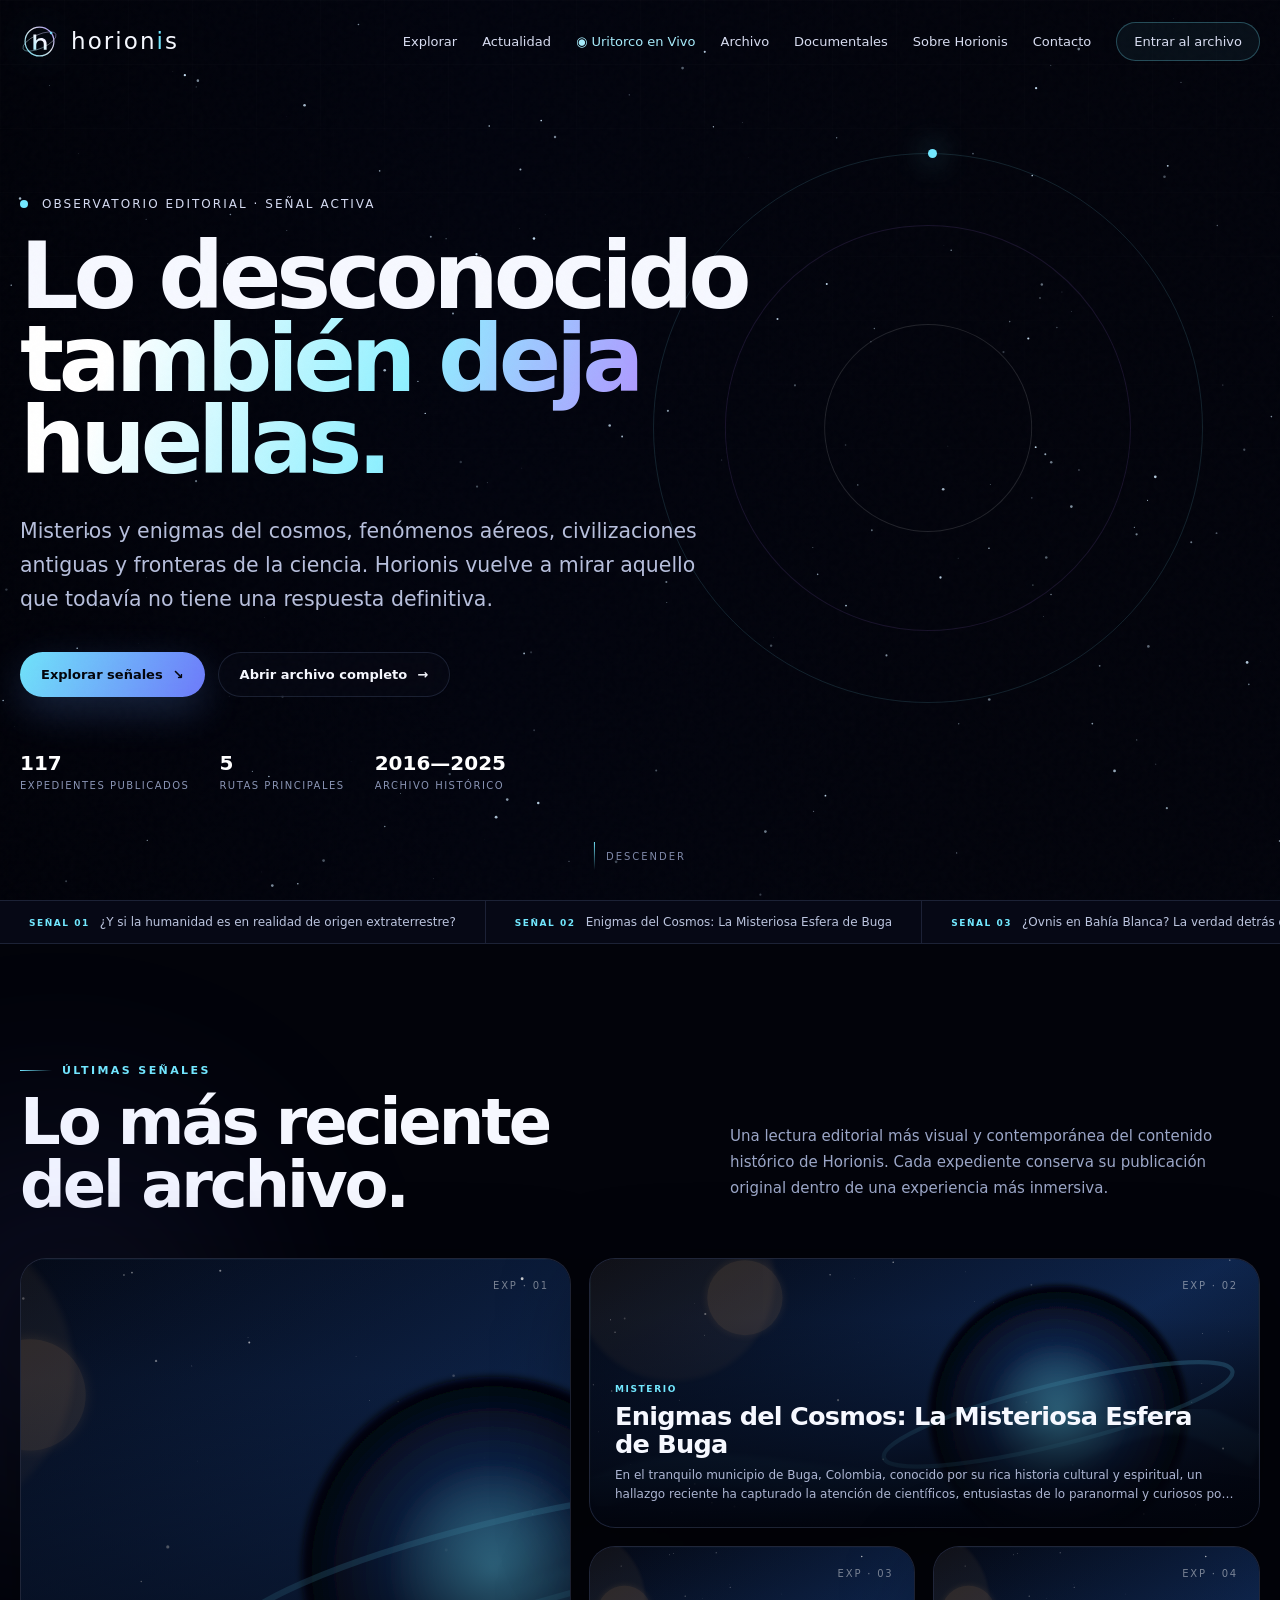
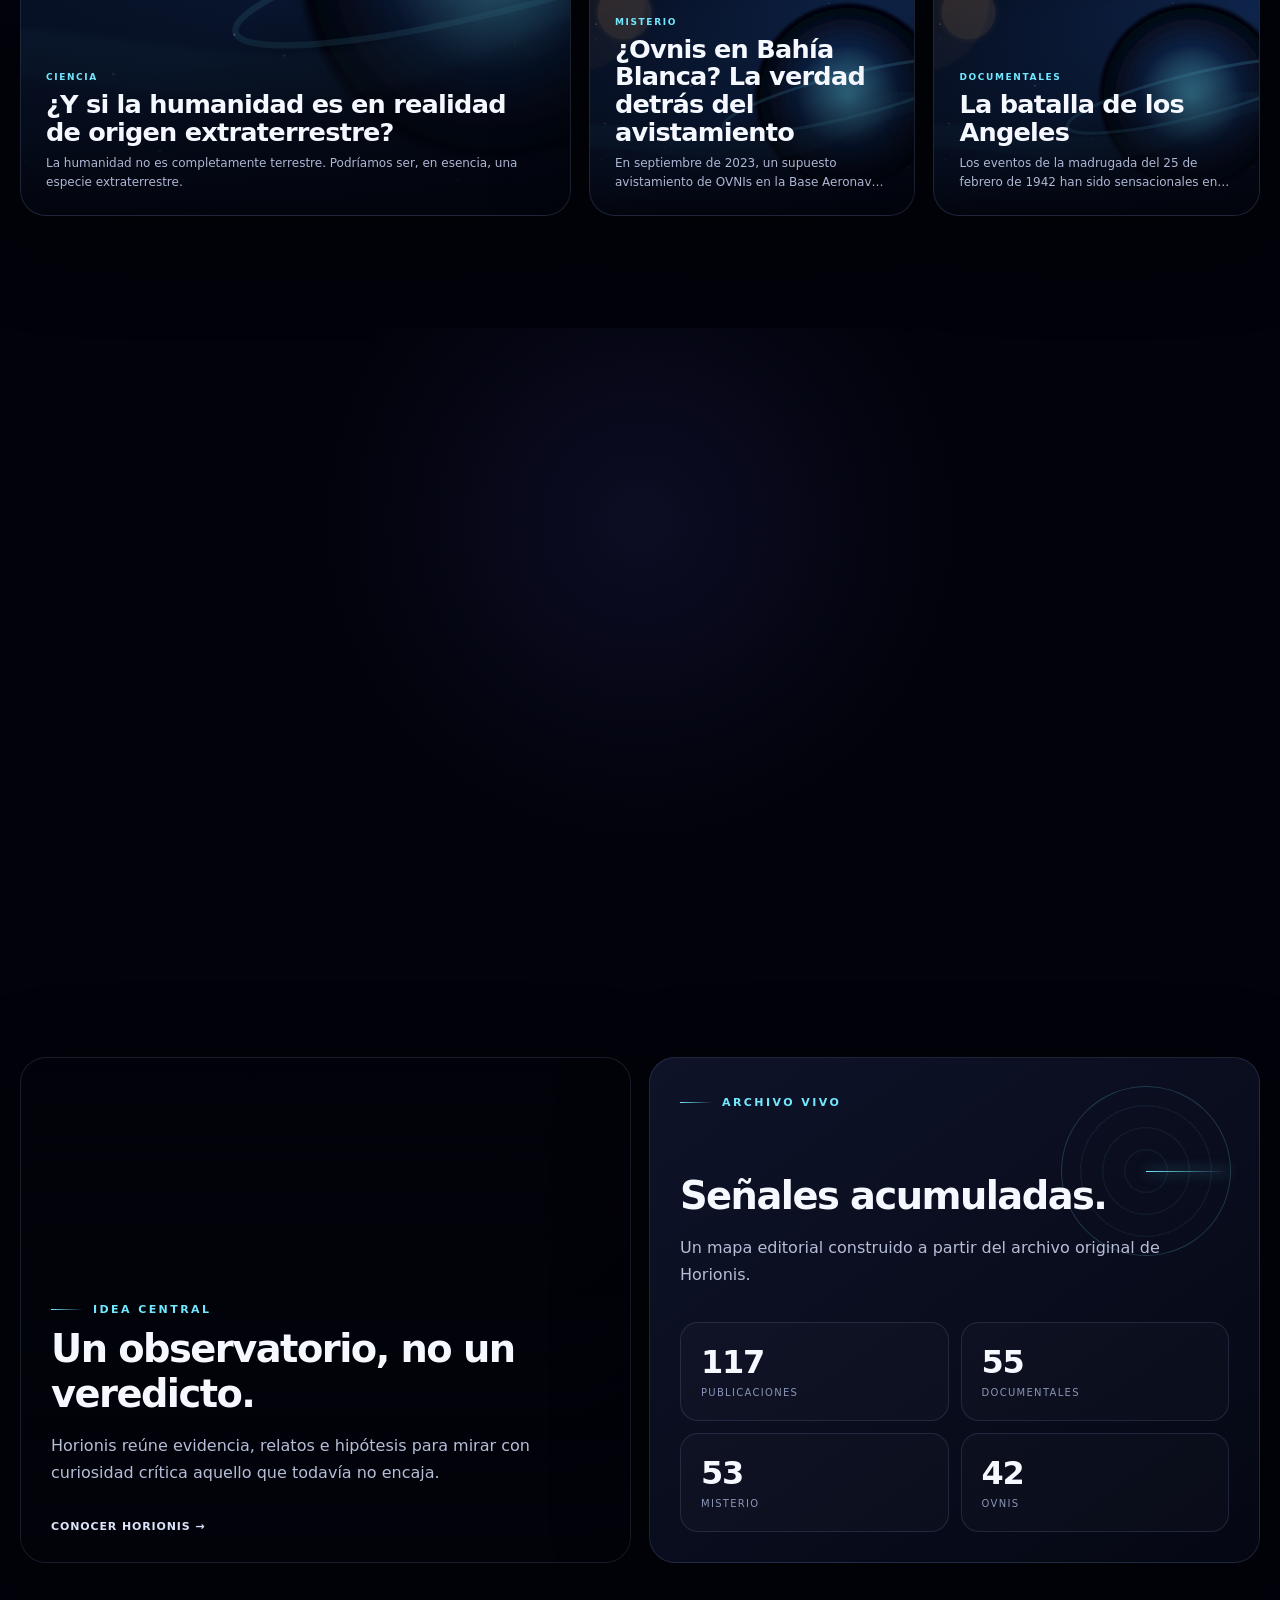
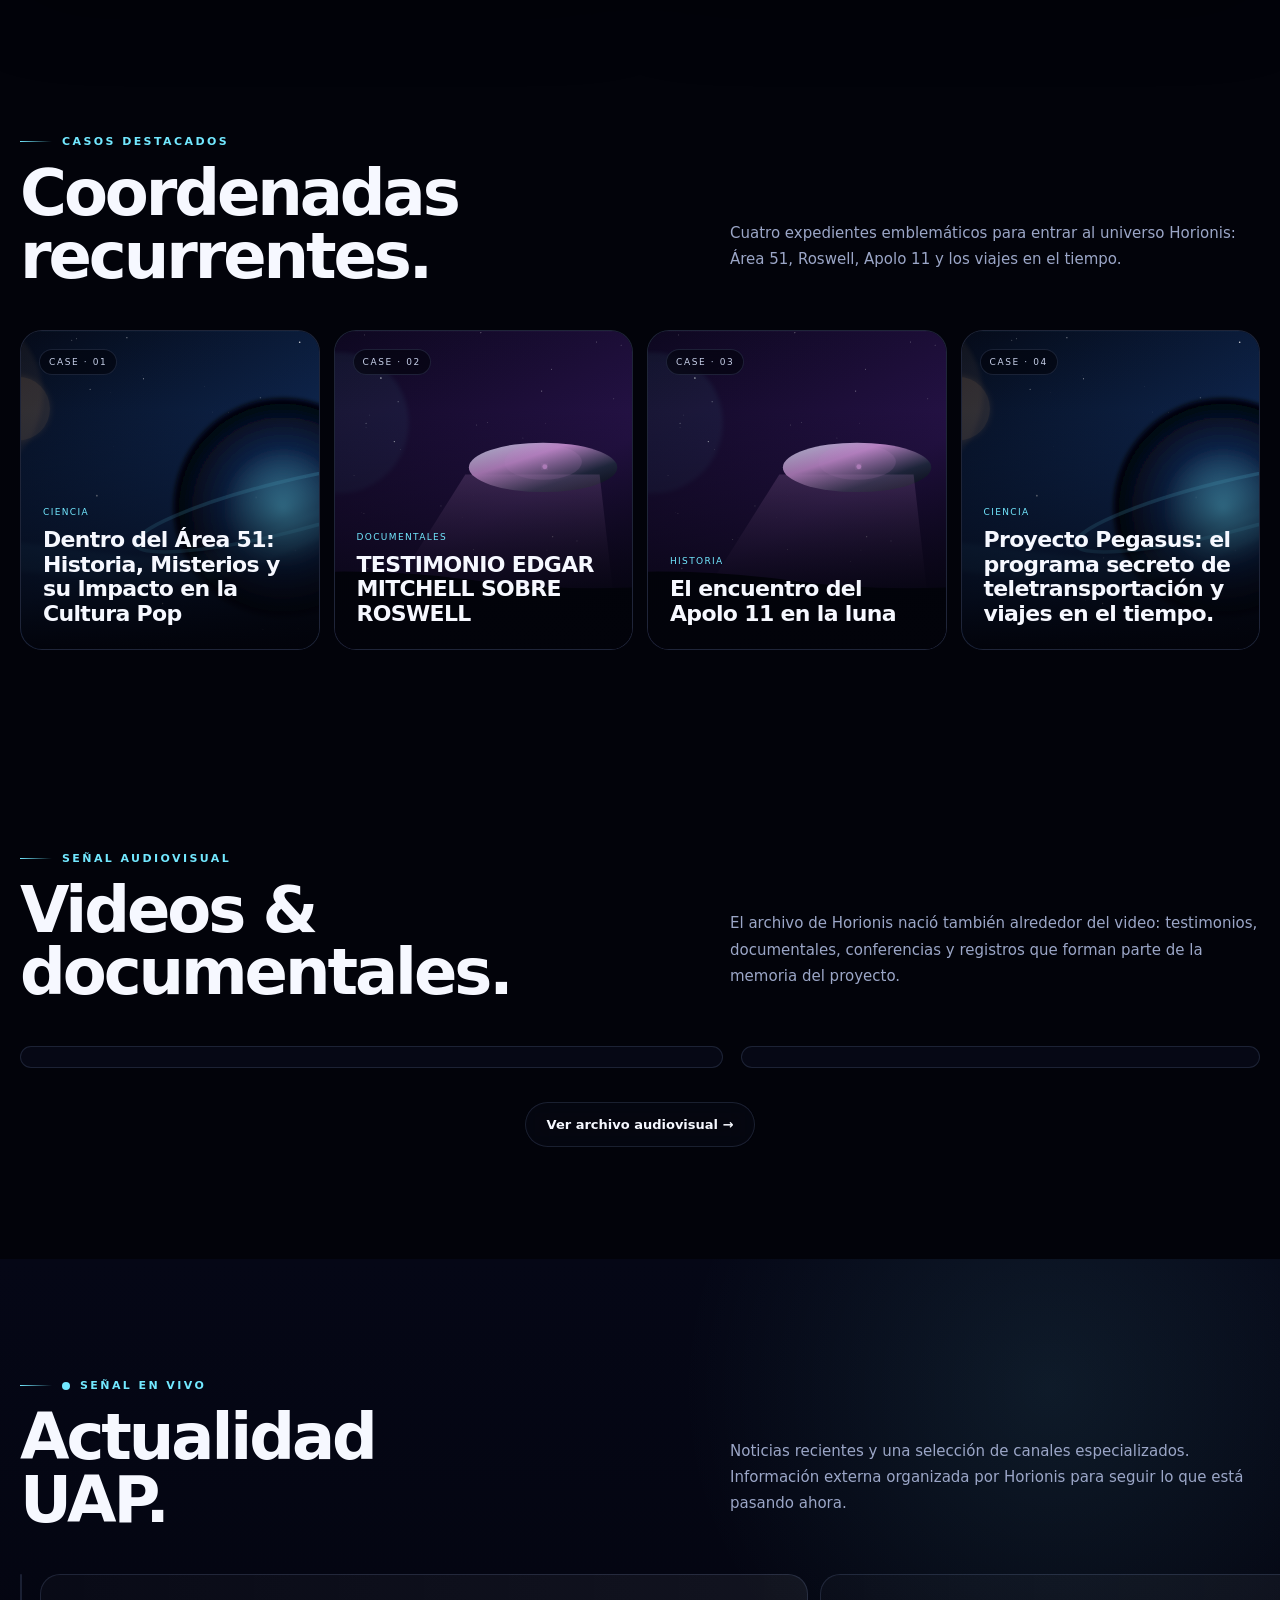
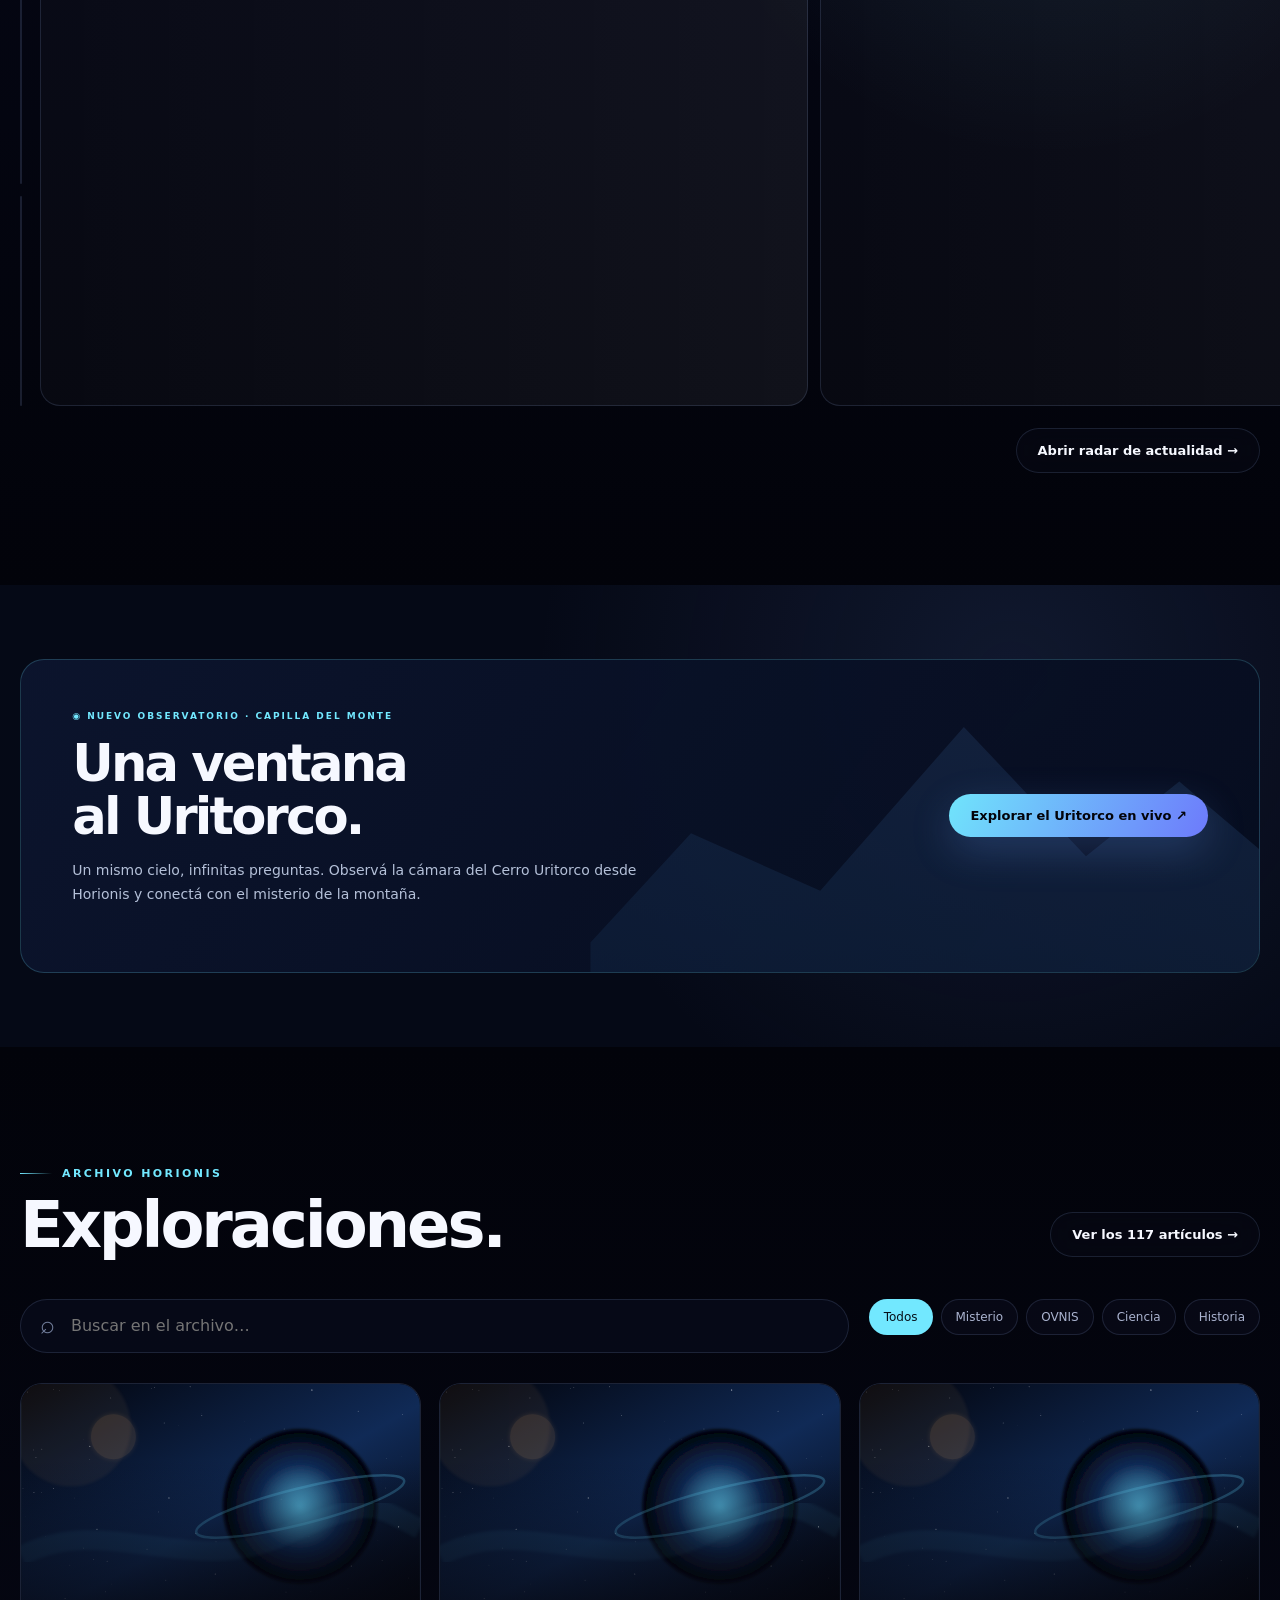
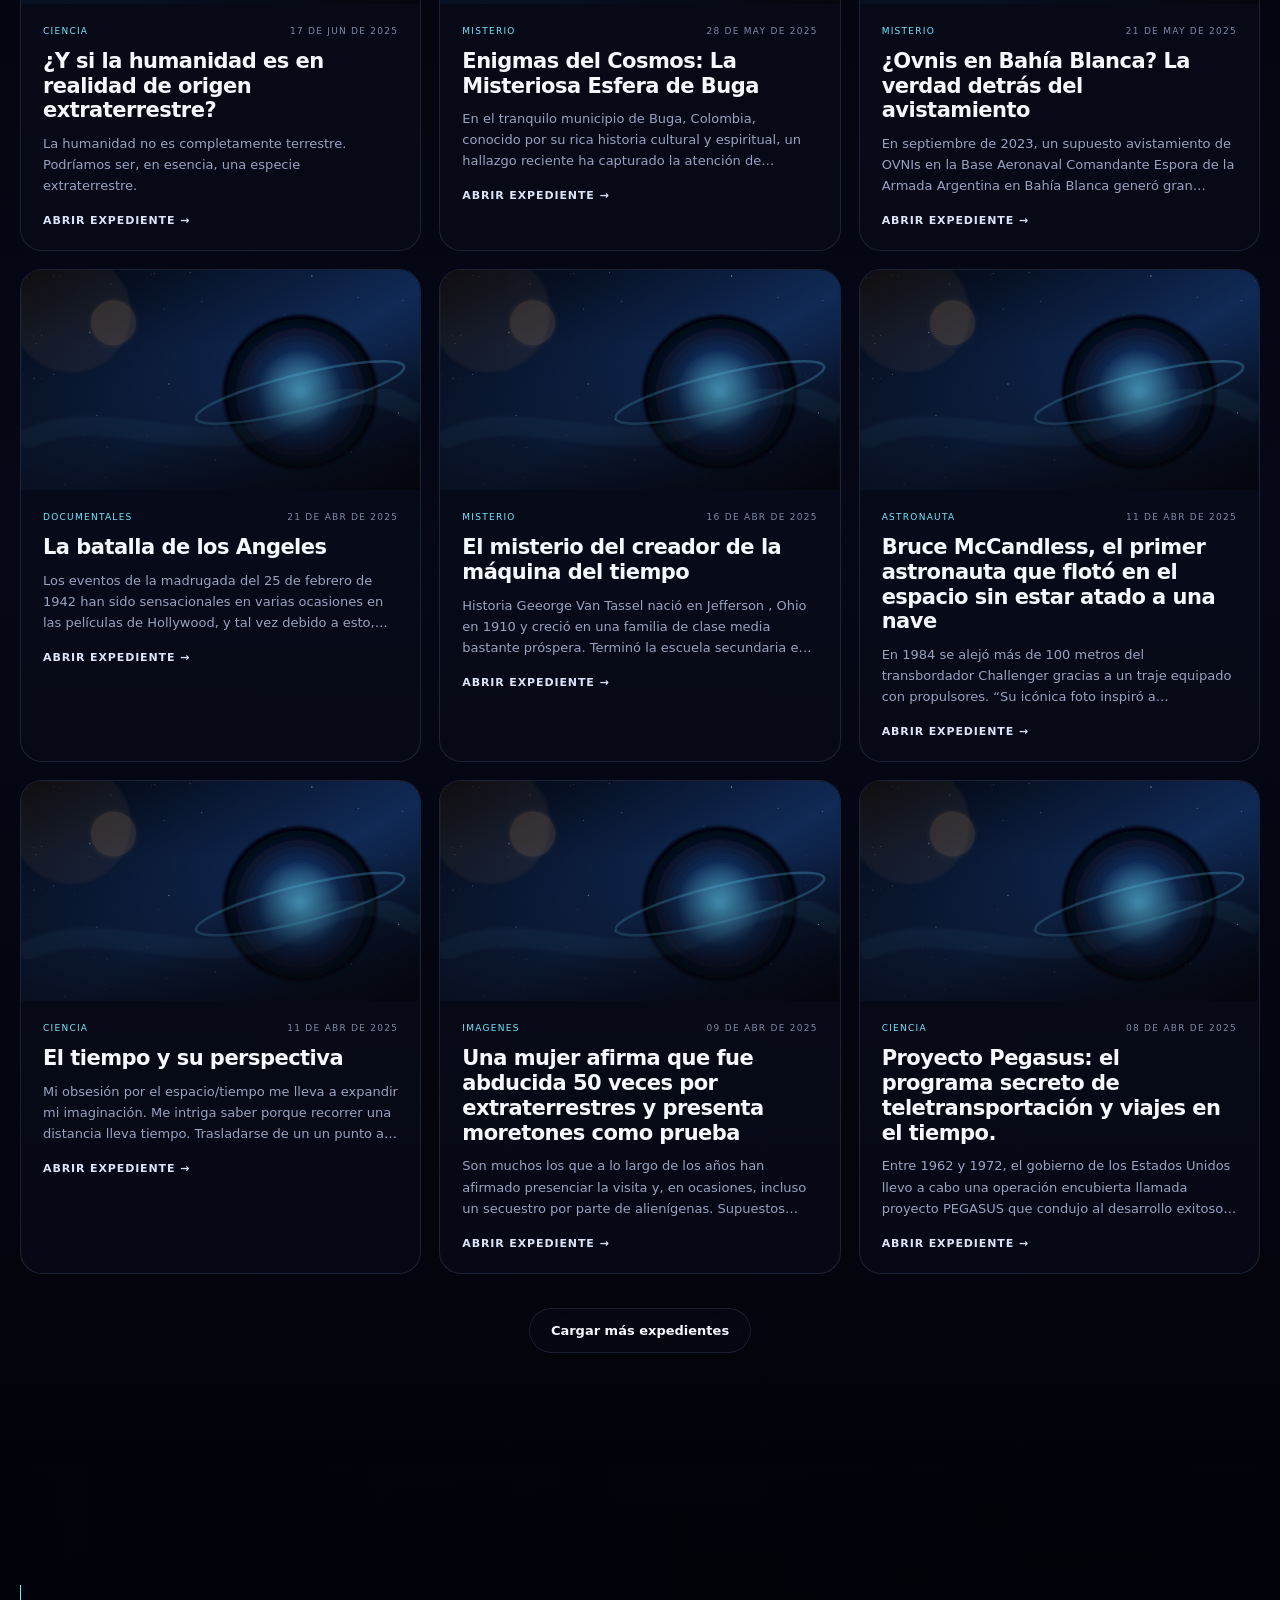
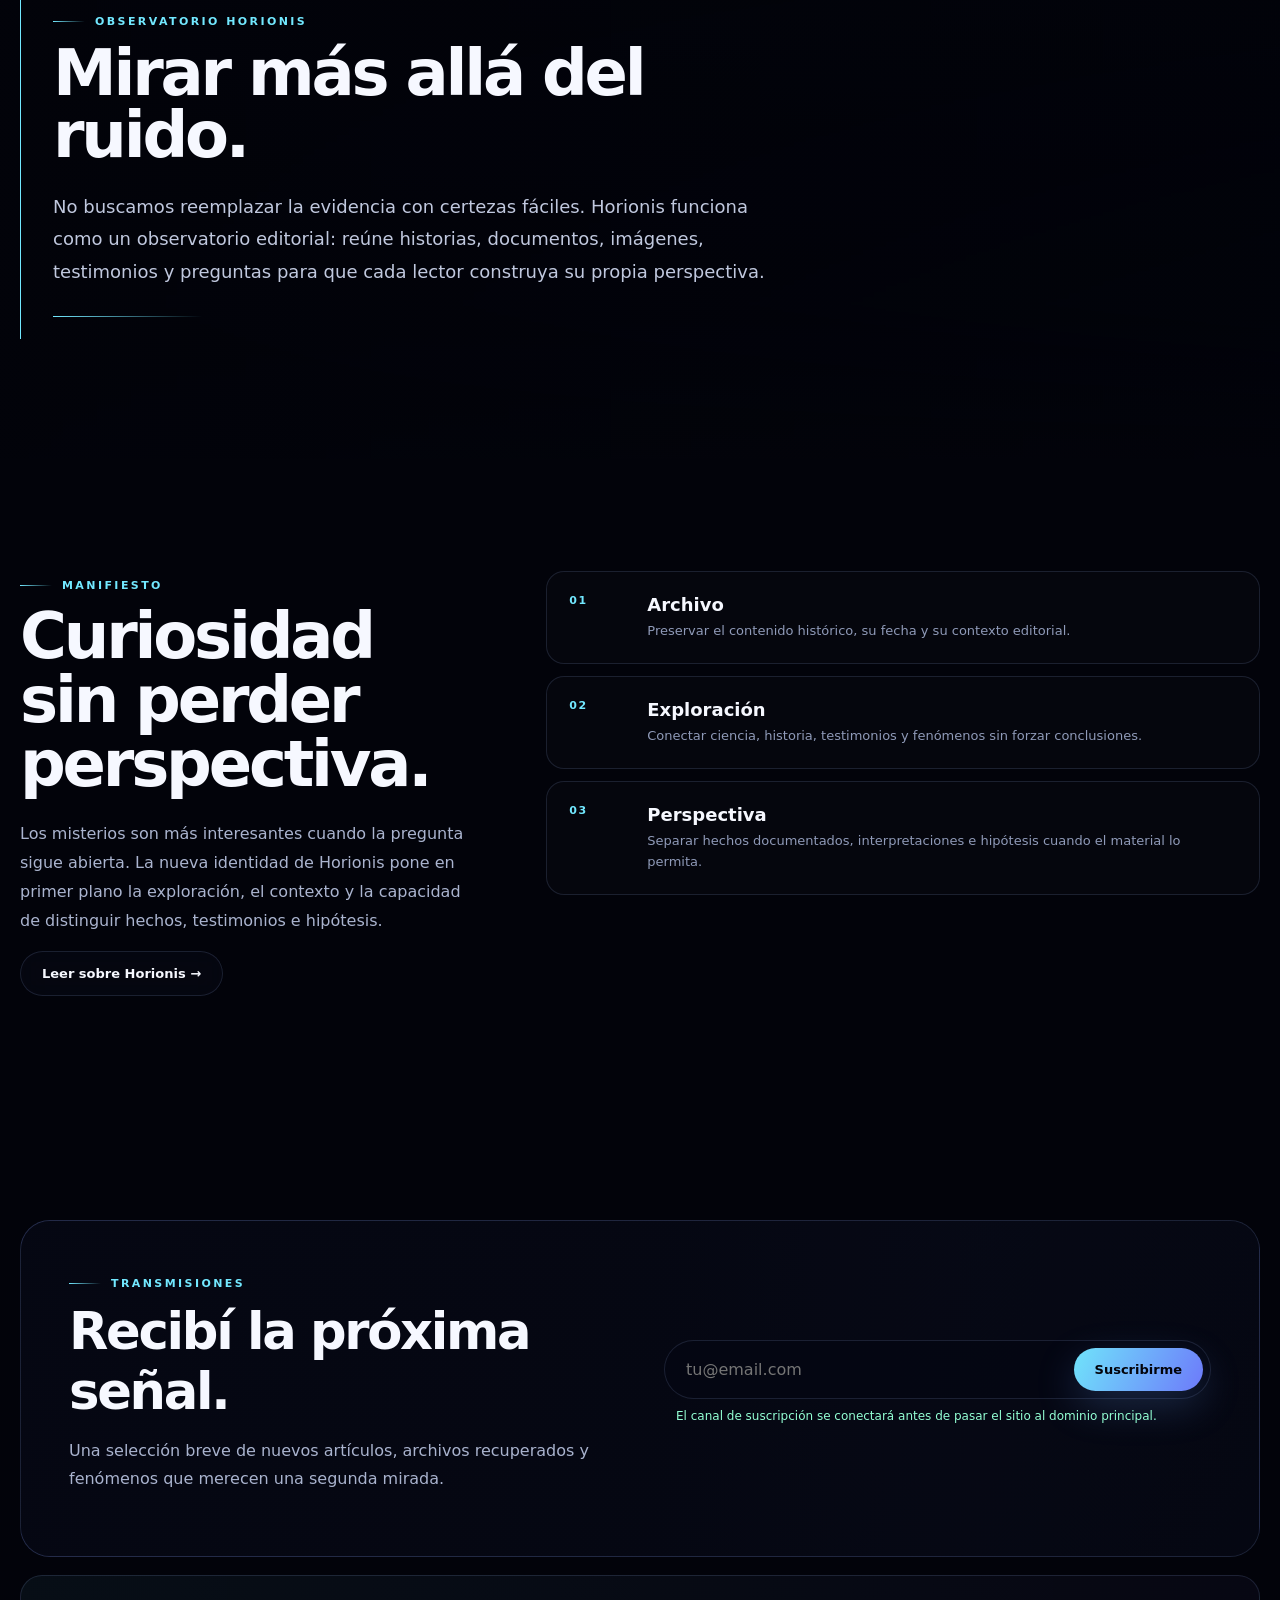
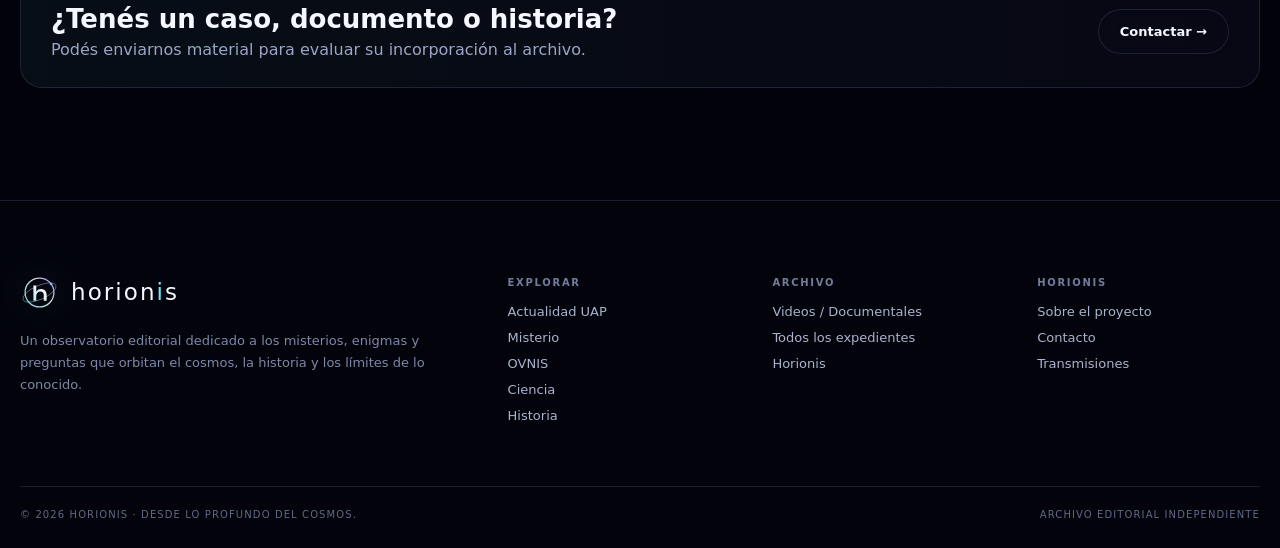
==== commit 283bd1cf: "Expose Uritorco observatory in primary navigation (first pages)" ====
--- a/index.html
+++ b/index.html
@@ -1,4 +1,4 @@
-<!doctype html><html lang="es"><head><!-- Google tag (gtag.js) --><script async src="https://www.googletagmanager.com/gtag/js?id=G-SL8PKXR4TY"></script><script>window.dataLayer=window.dataLayer||[];function gtag(){dataLayer.push(arguments)}gtag('js',new Date());gtag('config','G-SL8PKXR4TY');</script><meta charset="utf-8"><meta name="viewport" content="width=device-width,initial-scale=1"><title>Horionis · Misterios y Enigmas del Cosmos</title><meta name="description" content="Horionis explora misterios, fenómenos aéreos, ciencia, historia y enigmas del cosmos."><meta name="theme-color" content="#02030a"><meta property="og:type" content="website"><meta property="og:site_name" content="Horionis"><meta property="og:title" content="Horionis · Misterios y Enigmas del Cosmos"><meta property="og:description" content="Horionis explora misterios, fenómenos aéreos, ciencia, historia y enigmas del cosmos."><link rel="icon" href="assets/logo-horionis.svg"><link rel="stylesheet" href="css/styles-01.css"><link rel="stylesheet" href="css/styles-02.css"><link rel="stylesheet" href="css/styles-03.css"><link rel="stylesheet" href="css/styles-04.css?v=20261005-2248"><link rel="stylesheet" href="css/styles-05.css"><link rel="stylesheet" href="css/styles-06.css"><link rel="stylesheet" href="/css/uritorco.css?v=20261009-1"><link rel="canonical" href="https://horionis.com/"><link rel="manifest" href="/site.webmanifest"></head><body><div class="cursor-glow"></div><header class="nav"><div class="container nav-inner"><a class="brand" href="/"><img class="brand-mark" src="assets/logo-horionis.svg" alt="Horionis"><span class="wordmark">horion<i>i</i>s</span></a><nav class="nav-links" aria-label="Principal"><a href="/#explorar">Explorar</a><a href="/actualidad">Actualidad</a><a href="/archivo">Archivo</a><a href="/documentales">Documentales</a><a href="/sobre-horionis">Sobre Horionis</a><a href="/contacto">Contacto</a><a class="nav-cta" href="/archivo">Entrar al archivo</a></nav><button class="menu-btn" aria-label="Abrir menú">☰</button></div></header>
+<!doctype html><html lang="es"><head><!-- Google tag (gtag.js) --><script async src="https://www.googletagmanager.com/gtag/js?id=G-SL8PKXR4TY"></script><script>window.dataLayer=window.dataLayer||[];function gtag(){dataLayer.push(arguments)}gtag('js',new Date());gtag('config','G-SL8PKXR4TY');</script><meta charset="utf-8"><meta name="viewport" content="width=device-width,initial-scale=1"><title>Horionis · Misterios y Enigmas del Cosmos</title><meta name="description" content="Horionis explora misterios, fenómenos aéreos, ciencia, historia y enigmas del cosmos."><meta name="theme-color" content="#02030a"><meta property="og:type" content="website"><meta property="og:site_name" content="Horionis"><meta property="og:title" content="Horionis · Misterios y Enigmas del Cosmos"><meta property="og:description" content="Horionis explora misterios, fenómenos aéreos, ciencia, historia y enigmas del cosmos."><link rel="icon" href="assets/logo-horionis.svg"><link rel="stylesheet" href="css/styles-01.css"><link rel="stylesheet" href="css/styles-02.css"><link rel="stylesheet" href="css/styles-03.css"><link rel="stylesheet" href="css/styles-04.css?v=20261005-2248"><link rel="stylesheet" href="css/styles-05.css"><link rel="stylesheet" href="css/styles-06.css"><link rel="stylesheet" href="/css/uritorco.css?v=20261009-1"><link rel="canonical" href="https://horionis.com/"><link rel="manifest" href="/site.webmanifest"></head><body><div class="cursor-glow"></div><header class="nav"><div class="container nav-inner"><a class="brand" href="/"><img class="brand-mark" src="assets/logo-horionis.svg" alt="Horionis"><span class="wordmark">horion<i>i</i>s</span></a><nav class="nav-links" aria-label="Principal"><a href="/#explorar">Explorar</a><a href="/actualidad">Actualidad</a><a href="/uritorco-en-vivo" style="color:#a7ecfc;white-space:nowrap">◉ Uritorco en Vivo</a><a href="/archivo">Archivo</a><a href="/documentales">Documentales</a><a href="/sobre-horionis">Sobre Horionis</a><a href="/contacto">Contacto</a><a class="nav-cta" href="/archivo">Entrar al archivo</a></nav><button class="menu-btn" aria-label="Abrir menú">☰</button></div></header>
 <main><section class="hero"><div class="hero-bg"></div><canvas id="starfield"></canvas><div class="hero-orbit"><span class="orbit-dot"></span></div><div class="container"><div class="hero-content"><div class="hero-kicker"><span class="pulse"></span> Observatorio editorial · señal activa</div><h1>Lo desconocido <span>también deja huellas.</span></h1><p>Misterios y enigmas del cosmos, fenómenos aéreos, civilizaciones antiguas y fronteras de la ciencia. Horionis vuelve a mirar aquello que todavía no tiene una respuesta definitiva.</p><div class="hero-actions"><a class="btn primary" href="#explorar">Explorar señales <span>↘</span></a><a class="btn secondary" href="/archivo">Abrir archivo completo <span>→</span></a></div><div class="hero-meta"><div><b id="postCount">117</b>expedientes publicados</div><div><b id="topicCount">5</b>rutas principales</div><div><b id="yearRange">2016—2025</b>archivo histórico</div></div></div></div><div class="scroll-cue">Descender</div></section><div class="signal-strip"><div class="marquee" id="marquee"></div></div>
 <section class="section" id="explorar"><div class="glow" style="left:-220px;top:100px"></div><div class="container"><div class="section-head reveal"><div><div class="eyebrow">Últimas señales</div><h2 class="section-title">Lo más reciente<br>del archivo.</h2></div><p class="section-copy">Una lectura editorial más visual y contemporánea del contenido histórico de Horionis. Cada expediente conserva su publicación original dentro de una experiencia más inmersiva.</p></div><div class="featured-grid" id="featured"></div></div></section>
 <section class="section topics"><div class="container"><div class="section-head reveal"><div><div class="eyebrow">Constelación temática</div><h2 class="section-title">Cinco rutas hacia<br>lo inexplicable.</h2></div><p class="section-copy">El archivo se organiza por preguntas, no por certezas. Elegí una ruta y recorré años de historias, documentos, hipótesis y testimonios.</p></div><div class="topic-grid" id="topics"></div></div></section>
@@ -9,4 +9,4 @@
 <section class="section uri-home-section" id="uritorco"><div class="container"><div class="uri-home-card reveal"><div class="uri-home-content"><div class="uri-eyebrow">◉ NUEVO OBSERVATORIO · CAPILLA DEL MONTE</div><h2>Una ventana<br>al Uritorco.</h2><p>Un mismo cielo, infinitas preguntas. Observá la cámara del Cerro Uritorco desde Horionis y conectá con el misterio de la montaña.</p></div><div class="uri-home-action"><a class="btn primary" href="/uritorco-en-vivo">Explorar el Uritorco en vivo ↗</a></div></div></div></section><section class="section archive" id="archivo"><div class="container"><div class="section-head reveal"><div><div class="eyebrow">Archivo Horionis</div><h2 class="section-title">Exploraciones.</h2></div><a class="btn secondary" href="/archivo">Ver los 117 artículos →</a></div><div class="archive-toolbar reveal"><div class="search"><input id="archiveSearch" type="search" placeholder="Buscar en el archivo…" aria-label="Buscar en el archivo"></div><div class="filters"><button class="filter-btn active" data-cat="Todos">Todos</button><button class="filter-btn" data-cat="Misterio">Misterio</button><button class="filter-btn" data-cat="OVNIS">OVNIS</button><button class="filter-btn" data-cat="Ciencia">Ciencia</button><button class="filter-btn" data-cat="Historia">Historia</button></div></div><div class="blog-grid" id="blogGrid"></div><div class="loadmore-wrap"><button id="loadMore" class="btn secondary">Cargar más expedientes</button></div></div></section>
 <section class="observatory" id="observatorio"><div class="container"><div class="observatory-card reveal"><div class="eyebrow">Observatorio Horionis</div><h2>Mirar más allá del ruido.</h2><p>No buscamos reemplazar la evidencia con certezas fáciles. Horionis funciona como un observatorio editorial: reúne historias, documentos, imágenes, testimonios y preguntas para que cada lector construya su propia perspectiva.</p><div class="quote-line"></div></div></div></section>
 <section class="section" id="manifiesto"><div class="container"><div class="about-grid"><div class="manifesto-copy reveal"><div class="eyebrow">Manifiesto</div><h2>Curiosidad sin perder perspectiva.</h2><p>Los misterios son más interesantes cuando la pregunta sigue abierta. La nueva identidad de Horionis pone en primer plano la exploración, el contexto y la capacidad de distinguir hechos, testimonios e hipótesis.</p><a class="btn secondary" href="/sobre-horionis">Leer sobre Horionis →</a></div><div class="principles"><div class="principle reveal"><b>01</b><div><h3>Archivo</h3><p>Preservar el contenido histórico, su fecha y su contexto editorial.</p></div></div><div class="principle reveal"><b>02</b><div><h3>Exploración</h3><p>Conectar ciencia, historia, testimonios y fenómenos sin forzar conclusiones.</p></div></div><div class="principle reveal"><b>03</b><div><h3>Perspectiva</h3><p>Separar hechos documentados, interpretaciones e hipótesis cuando el material lo permita.</p></div></div></div></div></div></section>
-<section class="section" id="newsletter"><div class="container"><div class="newsletter-box reveal"><div><div class="eyebrow">Transmisiones</div><h2>Recibí la próxima señal.</h2><p>Una selección breve de nuevos artículos, archivos recuperados y fenómenos que merecen una segunda mirada.</p></div><div><form class="newsletter-form" data-demo-form><input type="email" required placeholder="tu@email.com" aria-label="Email"><button class="btn primary" type="submit">Suscribirme</button></form><div class="newsletter-note form-status">El canal de suscripción se conectará antes de pasar el sitio al dominio principal.</div></div></div><div style="height:18px"></div><div class="contact-strip reveal"><div><h3>¿Tenés un caso, documento o historia?</h3><p>Podés enviarnos material para evaluar su incorporación al archivo.</p></div><a class="btn secondary" href="/contacto">Contactar →</a></div></div></section></main><footer class="footer"><div class="container"><div class="footer-grid"><div class="footer-brand"><a class="brand" href="/"><img class="brand-mark" src="assets/logo-horionis.svg" alt="Horionis"><span class="wordmark">horion<i>i</i>s</span></a><p>Un observatorio editorial dedicado a los misterios, enigmas y preguntas que orbitan el cosmos, la historia y los límites de lo conocido.</p></div><div><h4>Explorar</h4><a href="/actualidad">Actualidad UAP</a><a href="/archivo?cat=Misterio">Misterio</a><a href="/archivo?cat=OVNIS">OVNIS</a><a href="/archivo?cat=Ciencia">Ciencia</a><a href="/archivo?cat=Historia">Historia</a></div><div><h4>Archivo</h4><a href="/documentales">Videos / Documentales</a><a href="/archivo">Todos los expedientes</a><a href="/archivo?cat=Horionis">Horionis</a></div><div><h4>Horionis</h4><a href="/sobre-horionis">Sobre el proyecto</a><a href="/contacto">Contacto</a><a href="/#newsletter">Transmisiones</a></div></div><div class="footer-bottom"><span>© <span id="year"></span> Horionis · Desde lo profundo del cosmos.</span><span>Archivo editorial independiente</span></div></div></footer><script src="js/posts-static.js?v=20261004-2140"></script><script src="js/common.js?v=20261004-2140"></script><script src="js/home.js?v=20261004-2140"></script><script src="js/forms.js"></script><script src="js/actualidad.js?v=20261005-2307"></script></body></html>+<section class="section" id="newsletter"><div class="container"><div class="newsletter-box reveal"><div><div class="eyebrow">Transmisiones</div><h2>Recibí la próxima señal.</h2><p>Una selección breve de nuevos artículos, archivos recuperados y fenómenos que merecen una segunda mirada.</p></div><div><form class="newsletter-form" data-demo-form><input type="email" required placeholder="tu@email.com" aria-label="Email"><button class="btn primary" type="submit">Suscribirme</button></form><div class="newsletter-note form-status">El canal de suscripción se conectará antes de pasar el sitio al dominio principal.</div></div></div><div style="height:18px"></div><div class="contact-strip reveal"><div><h3>¿Tenés un caso, documento o historia?</h3><p>Podés enviarnos material para evaluar su incorporación al archivo.</p></div><a class="btn secondary" href="/contacto">Contactar →</a></div></div></section></main><footer class="footer"><div class="container"><div class="footer-grid"><div class="footer-brand"><a class="brand" href="/"><img class="brand-mark" src="assets/logo-horionis.svg" alt="Horionis"><span class="wordmark">horion<i>i</i>s</span></a><p>Un observatorio editorial dedicado a los misterios, enigmas y preguntas que orbitan el cosmos, la historia y los límites de lo conocido.</p></div><div><h4>Explorar</h4><a href="/actualidad">Actualidad UAP</a><a href="/archivo?cat=Misterio">Misterio</a><a href="/archivo?cat=OVNIS">OVNIS</a><a href="/archivo?cat=Ciencia">Ciencia</a><a href="/archivo?cat=Historia">Historia</a></div><div><h4>Archivo</h4><a href="/documentales">Videos / Documentales</a><a href="/archivo">Todos los expedientes</a><a href="/archivo?cat=Horionis">Horionis</a></div><div><h4>Horionis</h4><a href="/sobre-horionis">Sobre el proyecto</a><a href="/contacto">Contacto</a><a href="/#newsletter">Transmisiones</a></div></div><div class="footer-bottom"><span>© <span id="year"></span> Horionis · Desde lo profundo del cosmos.</span><span>Archivo editorial independiente</span></div></div></footer><script src="js/posts-static.js?v=20261004-2140"></script><script src="js/common.js?v=20261009-2"></script><script src="js/home.js?v=20261004-2140"></script><script src="js/forms.js"></script><script src="js/actualidad.js?v=20261005-2307"></script></body></html>
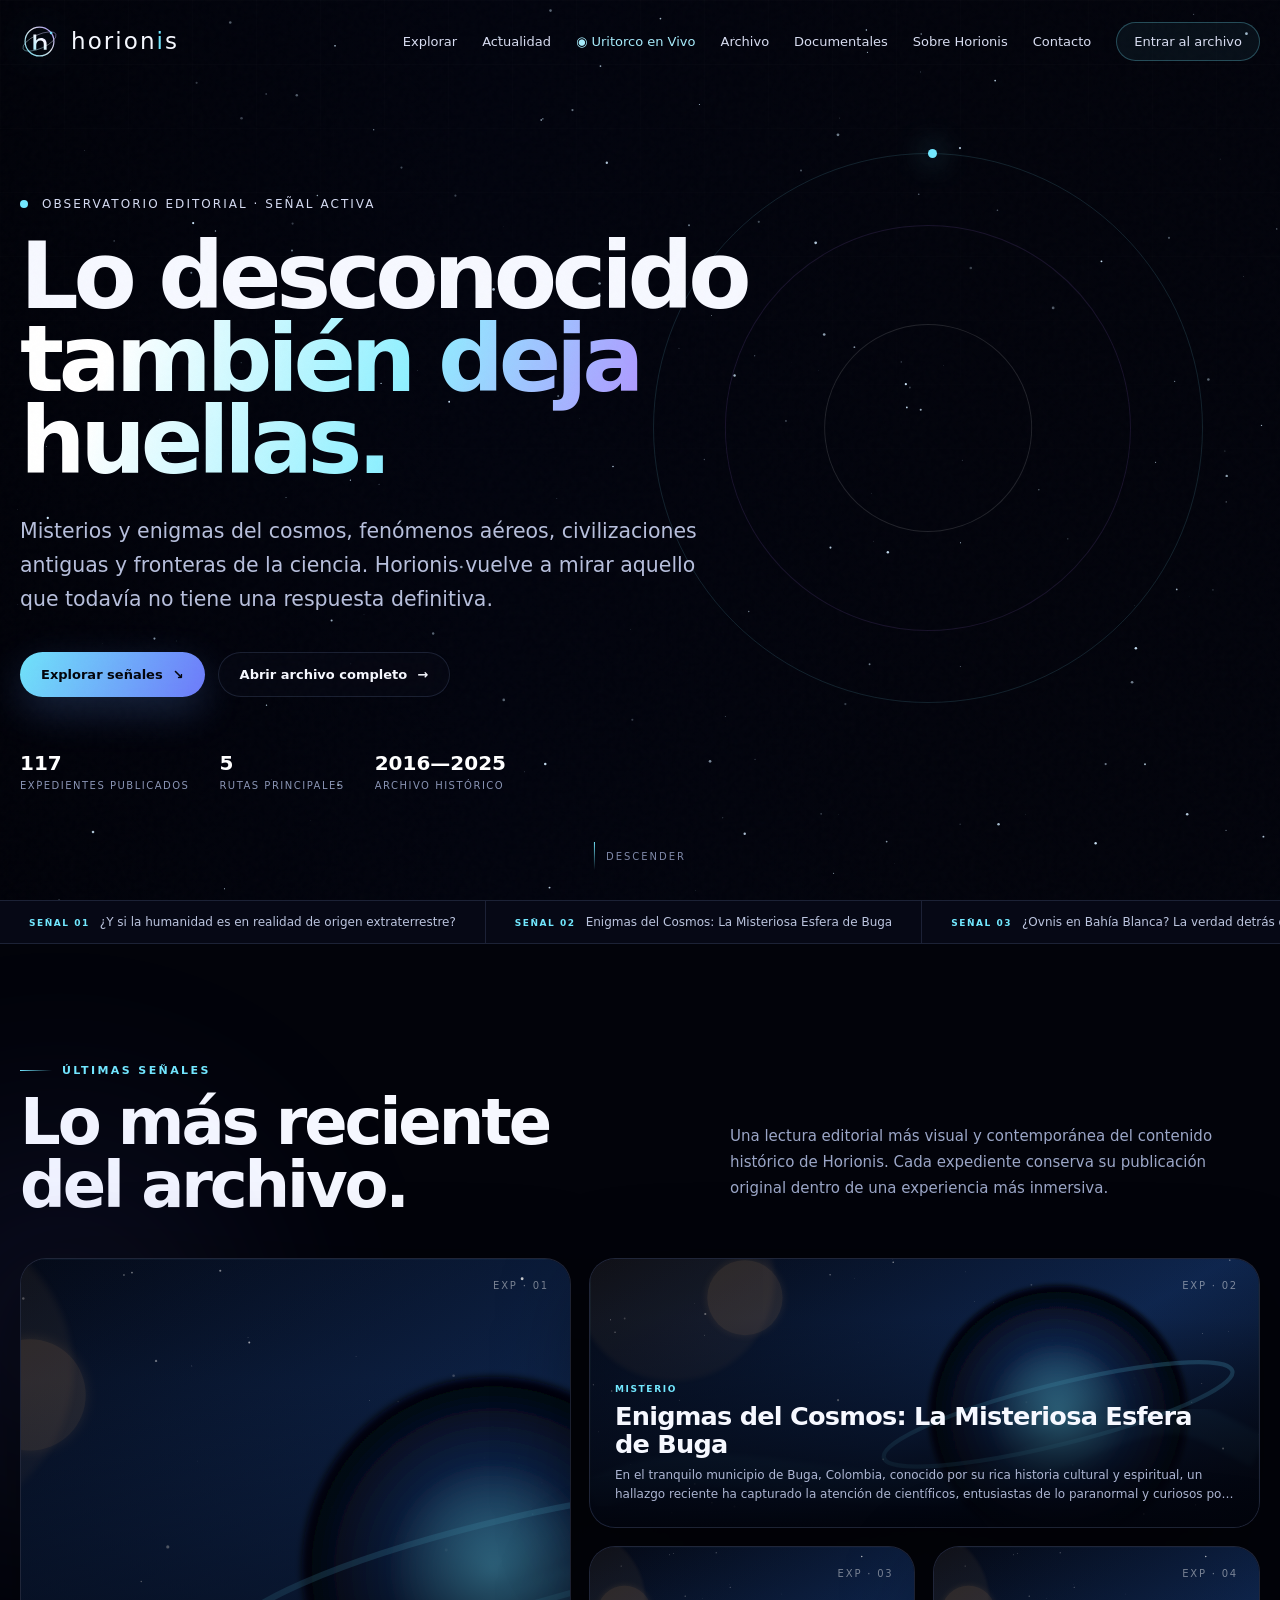
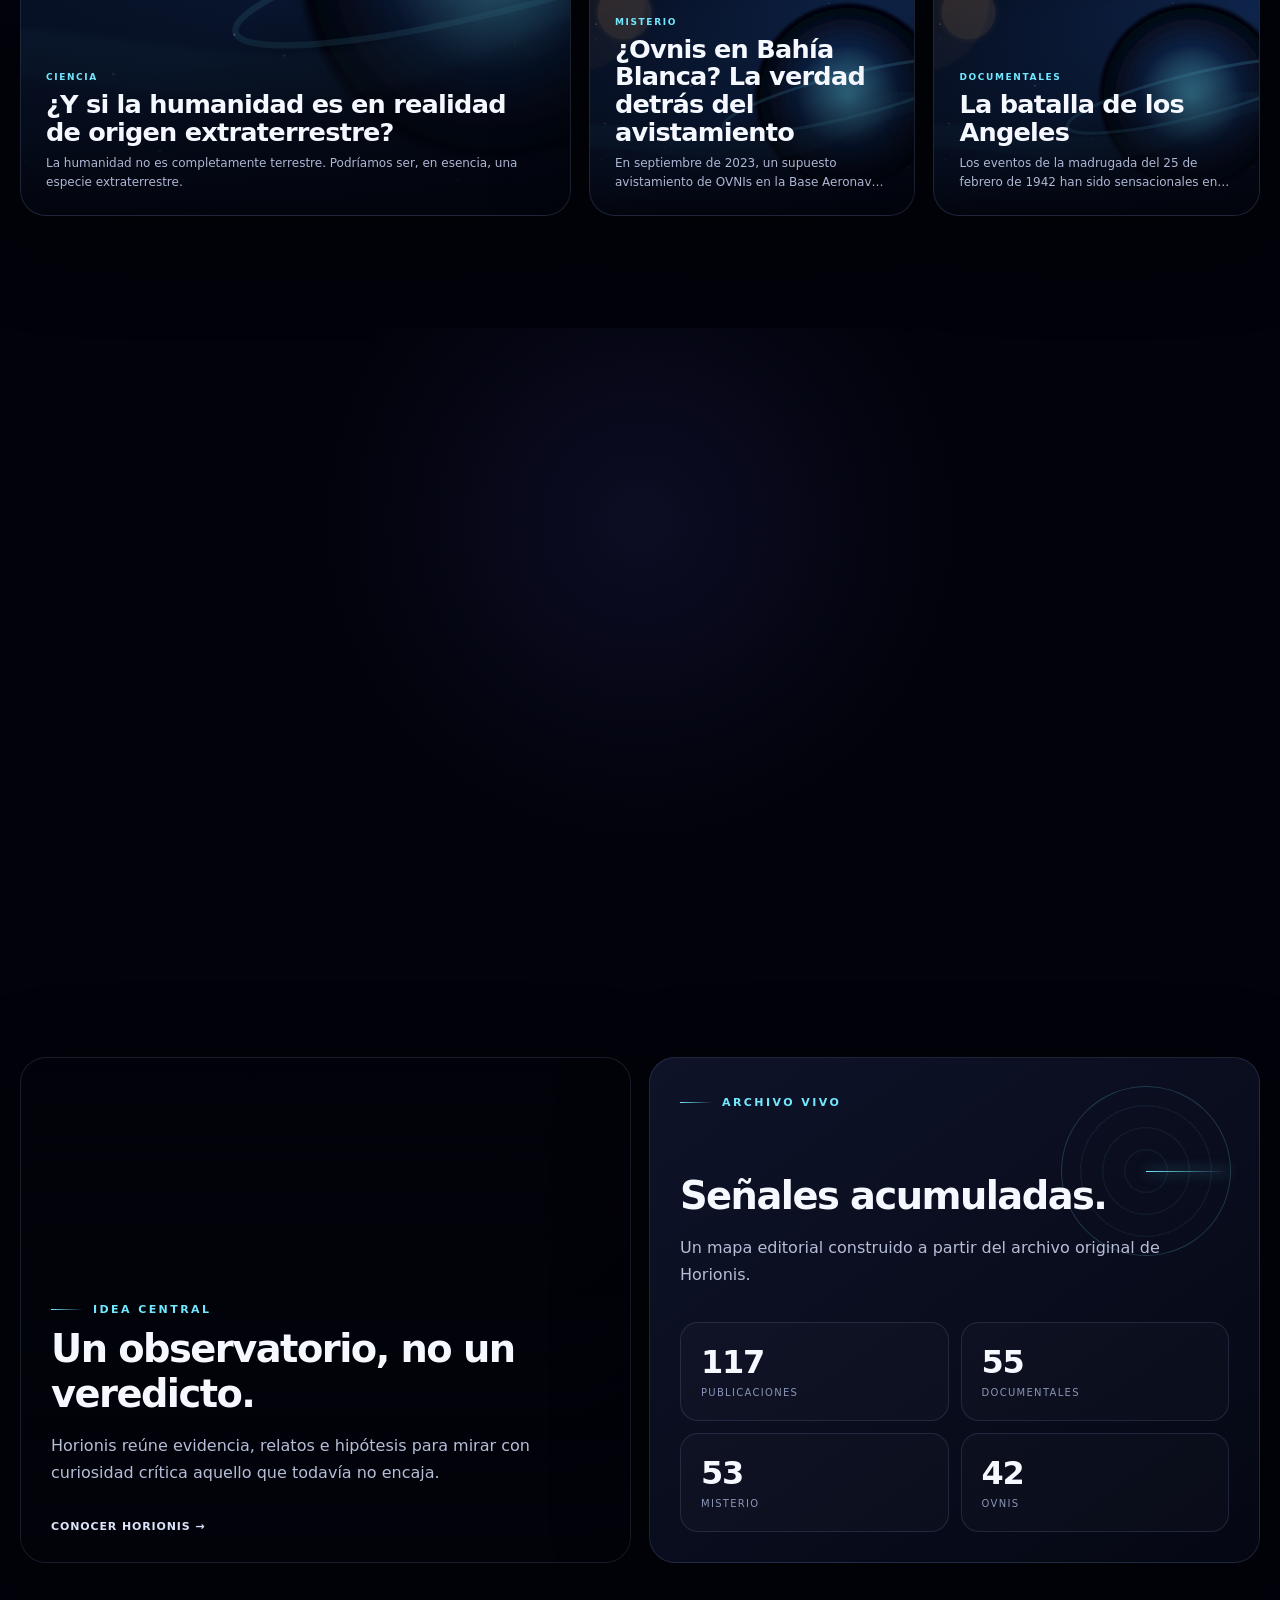
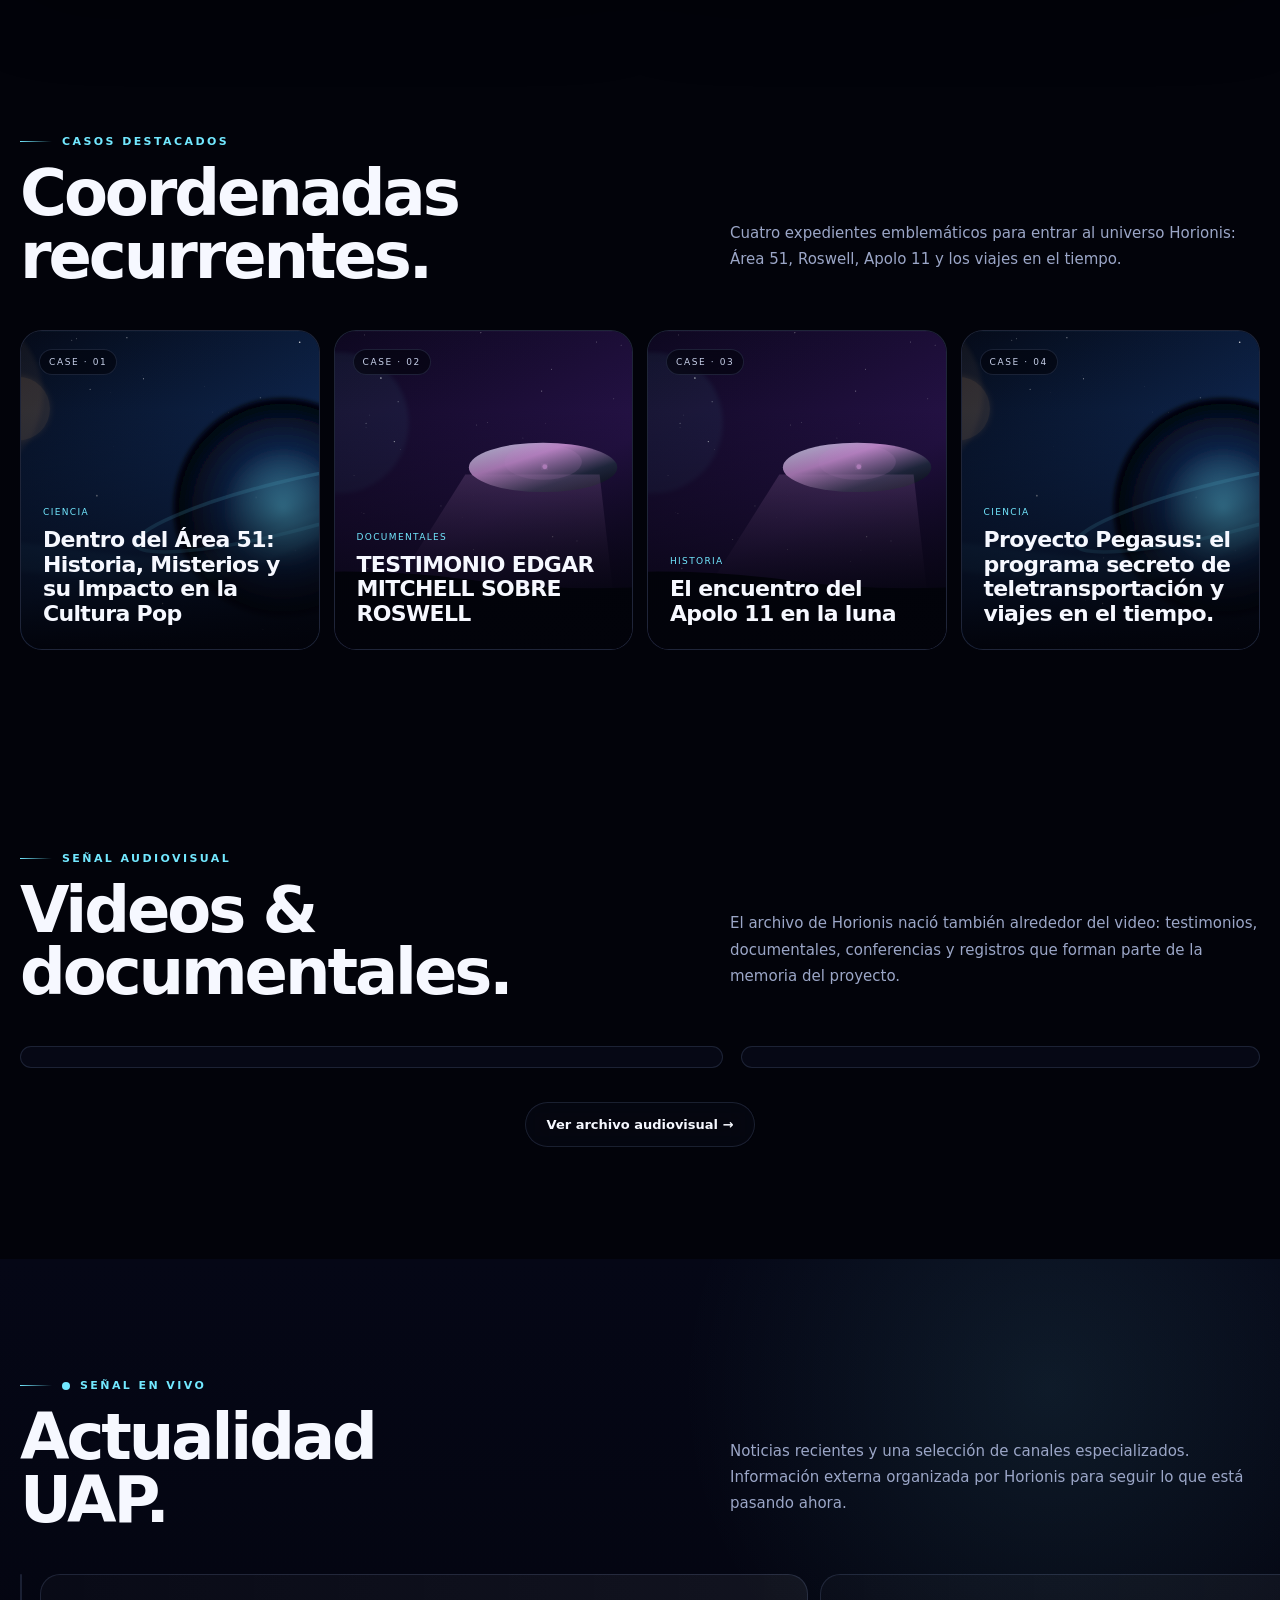
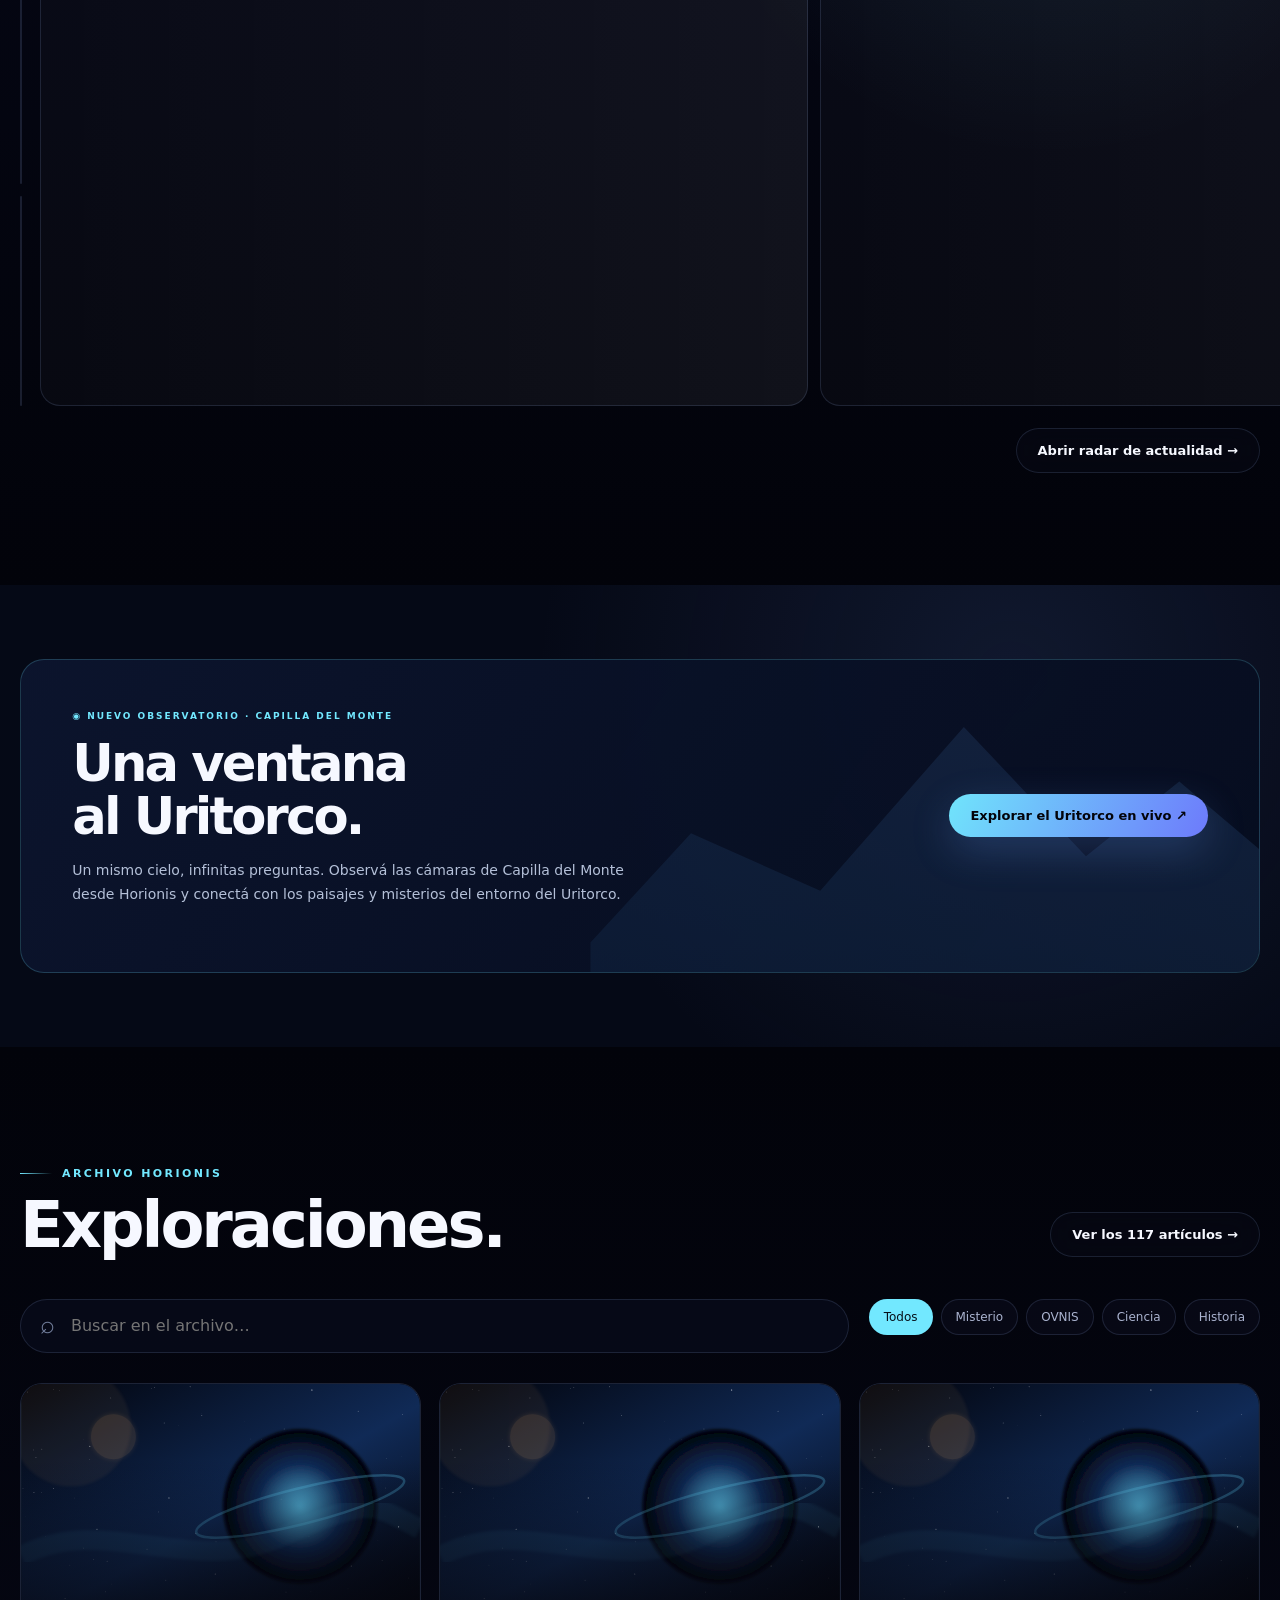
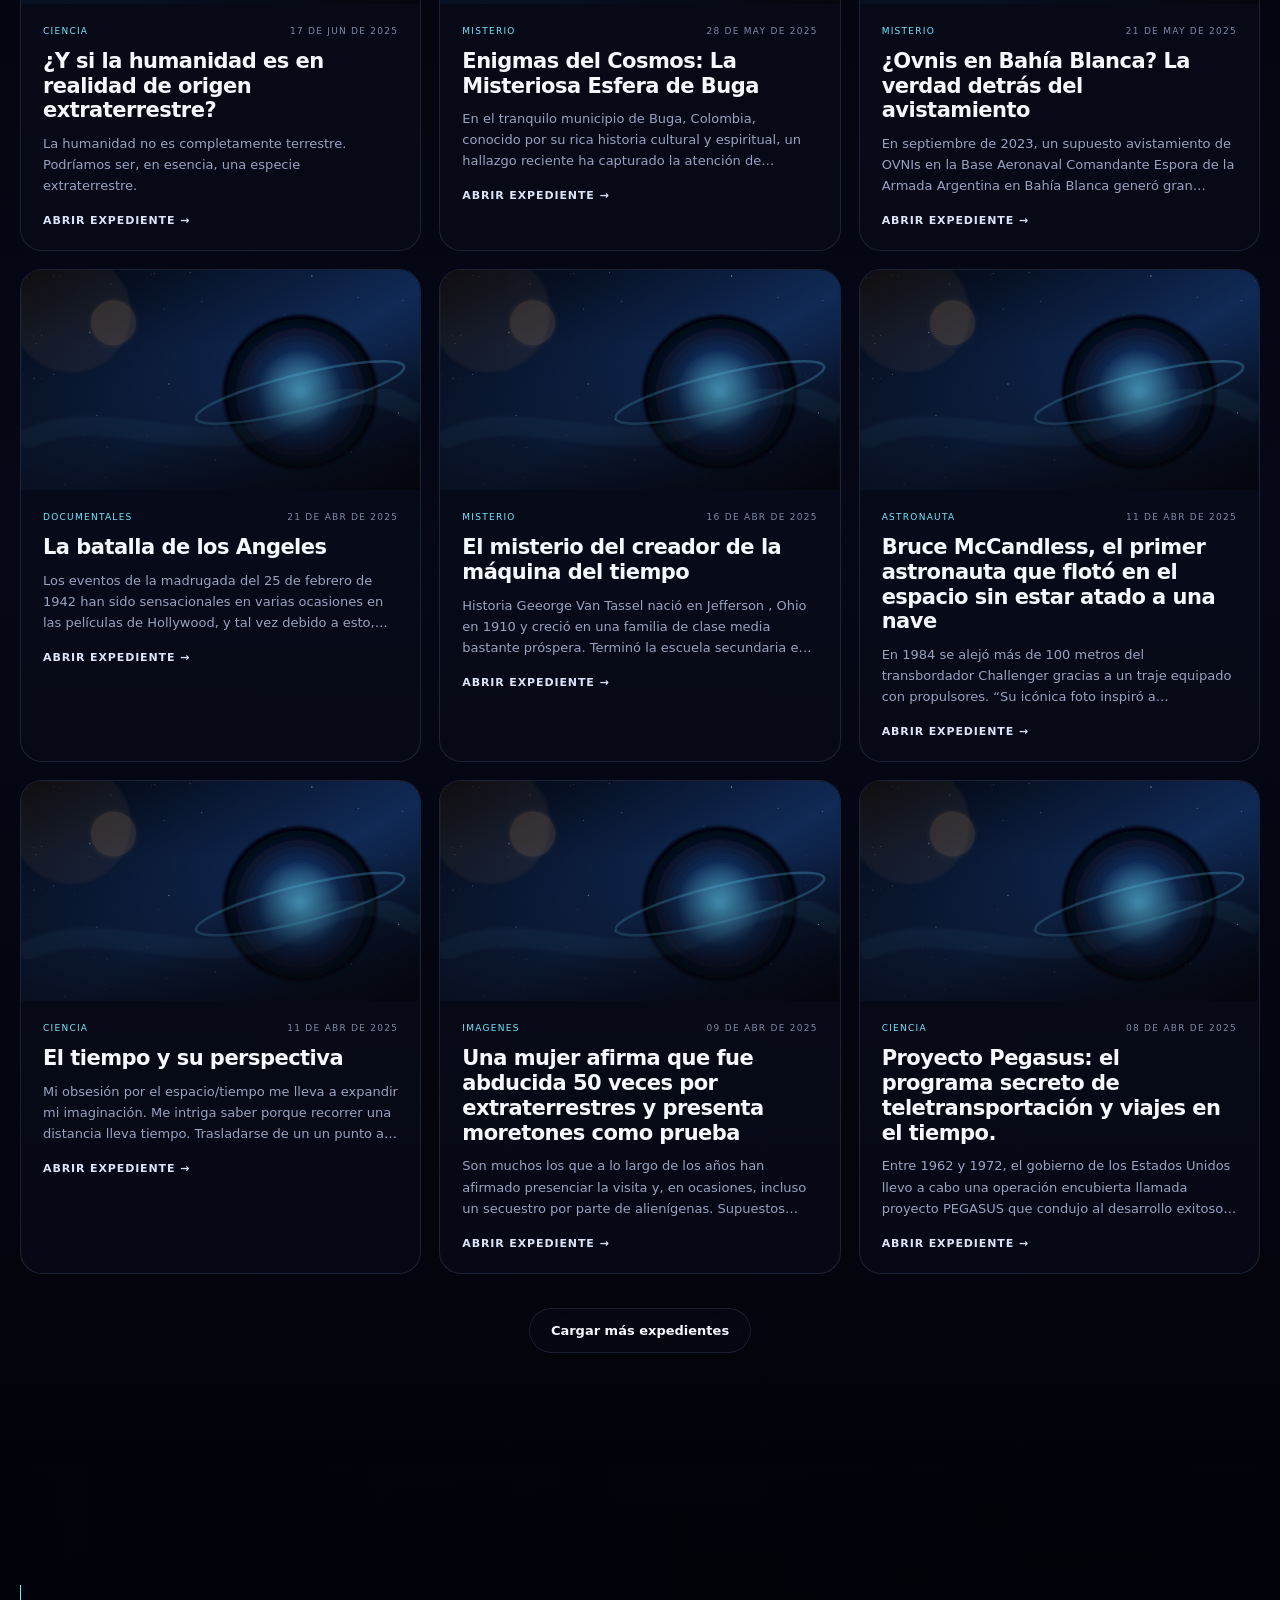
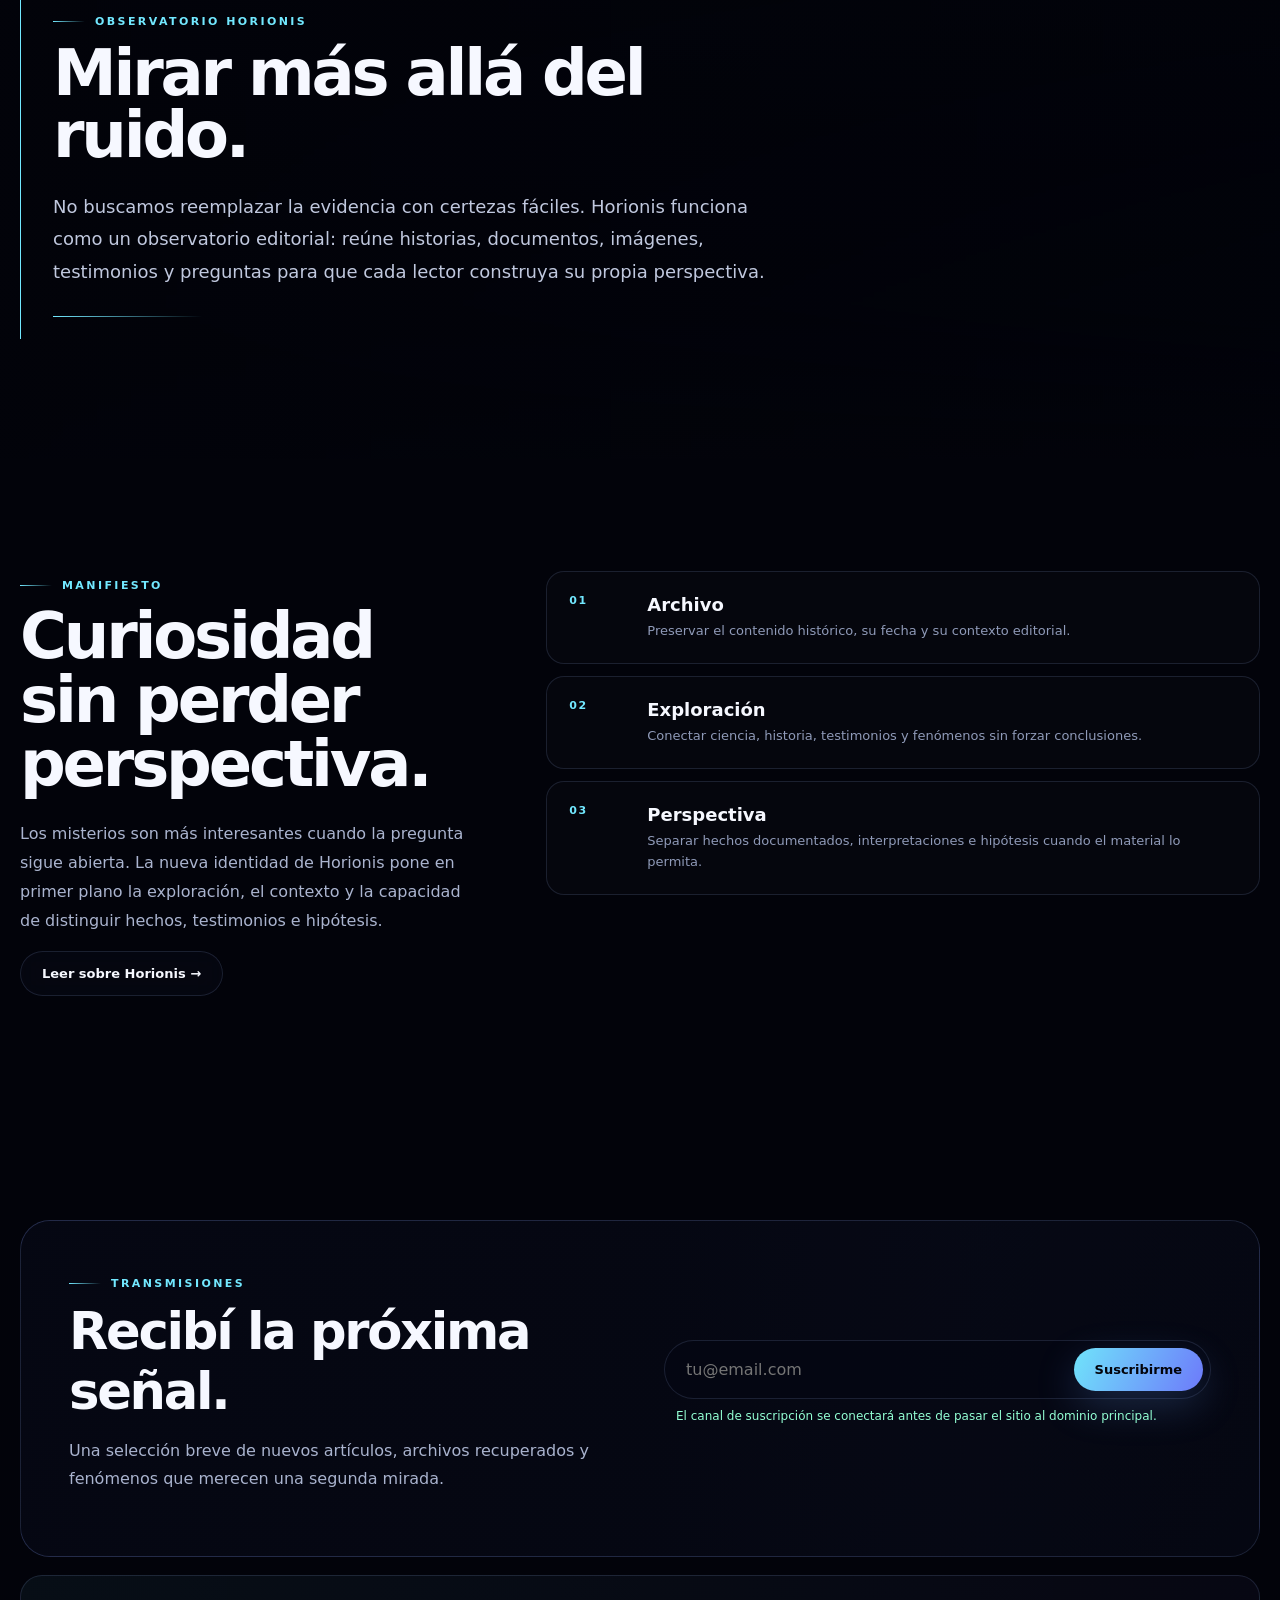
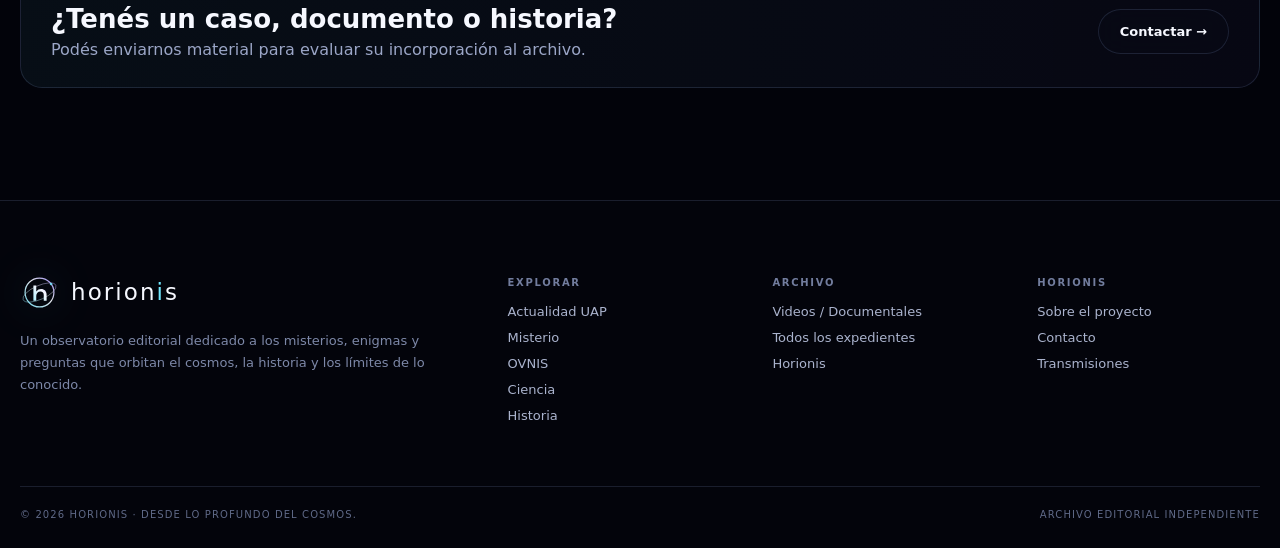
==== commit 66766a7b: "Switch Magia del Monte embedded live to Dique El Cajón camera" ====
--- a/index.html
+++ b/index.html
@@ -6,7 +6,7 @@
 <section class="section compact"><div class="container"><div class="section-head reveal"><div><div class="eyebrow">Casos destacados</div><h2 class="section-title">Coordenadas<br>recurrentes.</h2></div><p class="section-copy">Cuatro expedientes emblemáticos para entrar al universo Horionis: Área 51, Roswell, Apolo 11 y los viajes en el tiempo.</p></div><div class="case-grid" id="caseGrid"></div></div></section>
 <section class="section"><div class="container"><div class="section-head reveal"><div><div class="eyebrow">Señal audiovisual</div><h2 class="section-title">Videos &<br>documentales.</h2></div><p class="section-copy">El archivo de Horionis nació también alrededor del video: testimonios, documentales, conferencias y registros que forman parte de la memoria del proyecto.</p></div><div class="video-rail"><div class="video-feature reveal" id="videoFeature"></div><div class="video-list reveal" id="videoList"></div></div><div class="loadmore-wrap"><a class="btn secondary" href="/documentales">Ver archivo audiovisual →</a></div></div></section>
 <section class="section live-home-section" id="actualidad"><div class="container"><div class="section-head reveal"><div><div class="eyebrow"><span class="pulse"></span> Señal en vivo</div><h2 class="section-title">Actualidad<br>UAP.</h2></div><p class="section-copy">Noticias recientes y una selección de canales especializados. Información externa organizada por Horionis para seguir lo que está pasando ahora.</p></div><div class="live-home-grid"><div class="live-home-news" id="homeLiveNews"><div class="live-skeleton"></div><div class="live-skeleton"></div></div><div class="live-home-videos" id="homeLiveVideos"><div class="live-skeleton video"></div><div class="live-skeleton video"></div></div></div><div class="live-home-cta"><a class="btn secondary" href="/actualidad">Abrir radar de actualidad →</a></div></div></section>
-<section class="section uri-home-section" id="uritorco"><div class="container"><div class="uri-home-card reveal"><div class="uri-home-content"><div class="uri-eyebrow">◉ NUEVO OBSERVATORIO · CAPILLA DEL MONTE</div><h2>Una ventana<br>al Uritorco.</h2><p>Un mismo cielo, infinitas preguntas. Observá la cámara del Cerro Uritorco desde Horionis y conectá con el misterio de la montaña.</p></div><div class="uri-home-action"><a class="btn primary" href="/uritorco-en-vivo">Explorar el Uritorco en vivo ↗</a></div></div></div></section><section class="section archive" id="archivo"><div class="container"><div class="section-head reveal"><div><div class="eyebrow">Archivo Horionis</div><h2 class="section-title">Exploraciones.</h2></div><a class="btn secondary" href="/archivo">Ver los 117 artículos →</a></div><div class="archive-toolbar reveal"><div class="search"><input id="archiveSearch" type="search" placeholder="Buscar en el archivo…" aria-label="Buscar en el archivo"></div><div class="filters"><button class="filter-btn active" data-cat="Todos">Todos</button><button class="filter-btn" data-cat="Misterio">Misterio</button><button class="filter-btn" data-cat="OVNIS">OVNIS</button><button class="filter-btn" data-cat="Ciencia">Ciencia</button><button class="filter-btn" data-cat="Historia">Historia</button></div></div><div class="blog-grid" id="blogGrid"></div><div class="loadmore-wrap"><button id="loadMore" class="btn secondary">Cargar más expedientes</button></div></div></section>
+<section class="section uri-home-section" id="uritorco"><div class="container"><div class="uri-home-card reveal"><div class="uri-home-content"><div class="uri-eyebrow">◉ NUEVO OBSERVATORIO · CAPILLA DEL MONTE</div><h2>Una ventana<br>al Uritorco.</h2><p>Un mismo cielo, infinitas preguntas. Observá las cámaras de Capilla del Monte desde Horionis y conectá con los paisajes y misterios del entorno del Uritorco.</p></div><div class="uri-home-action"><a class="btn primary" href="/uritorco-en-vivo">Explorar el Uritorco en vivo ↗</a></div></div></div></section><section class="section archive" id="archivo"><div class="container"><div class="section-head reveal"><div><div class="eyebrow">Archivo Horionis</div><h2 class="section-title">Exploraciones.</h2></div><a class="btn secondary" href="/archivo">Ver los 117 artículos →</a></div><div class="archive-toolbar reveal"><div class="search"><input id="archiveSearch" type="search" placeholder="Buscar en el archivo…" aria-label="Buscar en el archivo"></div><div class="filters"><button class="filter-btn active" data-cat="Todos">Todos</button><button class="filter-btn" data-cat="Misterio">Misterio</button><button class="filter-btn" data-cat="OVNIS">OVNIS</button><button class="filter-btn" data-cat="Ciencia">Ciencia</button><button class="filter-btn" data-cat="Historia">Historia</button></div></div><div class="blog-grid" id="blogGrid"></div><div class="loadmore-wrap"><button id="loadMore" class="btn secondary">Cargar más expedientes</button></div></div></section>
 <section class="observatory" id="observatorio"><div class="container"><div class="observatory-card reveal"><div class="eyebrow">Observatorio Horionis</div><h2>Mirar más allá del ruido.</h2><p>No buscamos reemplazar la evidencia con certezas fáciles. Horionis funciona como un observatorio editorial: reúne historias, documentos, imágenes, testimonios y preguntas para que cada lector construya su propia perspectiva.</p><div class="quote-line"></div></div></div></section>
 <section class="section" id="manifiesto"><div class="container"><div class="about-grid"><div class="manifesto-copy reveal"><div class="eyebrow">Manifiesto</div><h2>Curiosidad sin perder perspectiva.</h2><p>Los misterios son más interesantes cuando la pregunta sigue abierta. La nueva identidad de Horionis pone en primer plano la exploración, el contexto y la capacidad de distinguir hechos, testimonios e hipótesis.</p><a class="btn secondary" href="/sobre-horionis">Leer sobre Horionis →</a></div><div class="principles"><div class="principle reveal"><b>01</b><div><h3>Archivo</h3><p>Preservar el contenido histórico, su fecha y su contexto editorial.</p></div></div><div class="principle reveal"><b>02</b><div><h3>Exploración</h3><p>Conectar ciencia, historia, testimonios y fenómenos sin forzar conclusiones.</p></div></div><div class="principle reveal"><b>03</b><div><h3>Perspectiva</h3><p>Separar hechos documentados, interpretaciones e hipótesis cuando el material lo permita.</p></div></div></div></div></div></section>
 <section class="section" id="newsletter"><div class="container"><div class="newsletter-box reveal"><div><div class="eyebrow">Transmisiones</div><h2>Recibí la próxima señal.</h2><p>Una selección breve de nuevos artículos, archivos recuperados y fenómenos que merecen una segunda mirada.</p></div><div><form class="newsletter-form" data-demo-form><input type="email" required placeholder="tu@email.com" aria-label="Email"><button class="btn primary" type="submit">Suscribirme</button></form><div class="newsletter-note form-status">El canal de suscripción se conectará antes de pasar el sitio al dominio principal.</div></div></div><div style="height:18px"></div><div class="contact-strip reveal"><div><h3>¿Tenés un caso, documento o historia?</h3><p>Podés enviarnos material para evaluar su incorporación al archivo.</p></div><a class="btn secondary" href="/contacto">Contactar →</a></div></div></section></main><footer class="footer"><div class="container"><div class="footer-grid"><div class="footer-brand"><a class="brand" href="/"><img class="brand-mark" src="assets/logo-horionis.svg" alt="Horionis"><span class="wordmark">horion<i>i</i>s</span></a><p>Un observatorio editorial dedicado a los misterios, enigmas y preguntas que orbitan el cosmos, la historia y los límites de lo conocido.</p></div><div><h4>Explorar</h4><a href="/actualidad">Actualidad UAP</a><a href="/archivo?cat=Misterio">Misterio</a><a href="/archivo?cat=OVNIS">OVNIS</a><a href="/archivo?cat=Ciencia">Ciencia</a><a href="/archivo?cat=Historia">Historia</a></div><div><h4>Archivo</h4><a href="/documentales">Videos / Documentales</a><a href="/archivo">Todos los expedientes</a><a href="/archivo?cat=Horionis">Horionis</a></div><div><h4>Horionis</h4><a href="/sobre-horionis">Sobre el proyecto</a><a href="/contacto">Contacto</a><a href="/#newsletter">Transmisiones</a></div></div><div class="footer-bottom"><span>© <span id="year"></span> Horionis · Desde lo profundo del cosmos.</span><span>Archivo editorial independiente</span></div></div></footer><script src="js/posts-static.js?v=20261004-2140"></script><script src="js/common.js?v=20261009-2"></script><script src="js/home.js?v=20261004-2140"></script><script src="js/forms.js"></script><script src="js/actualidad.js?v=20261005-2307"></script></body></html>
